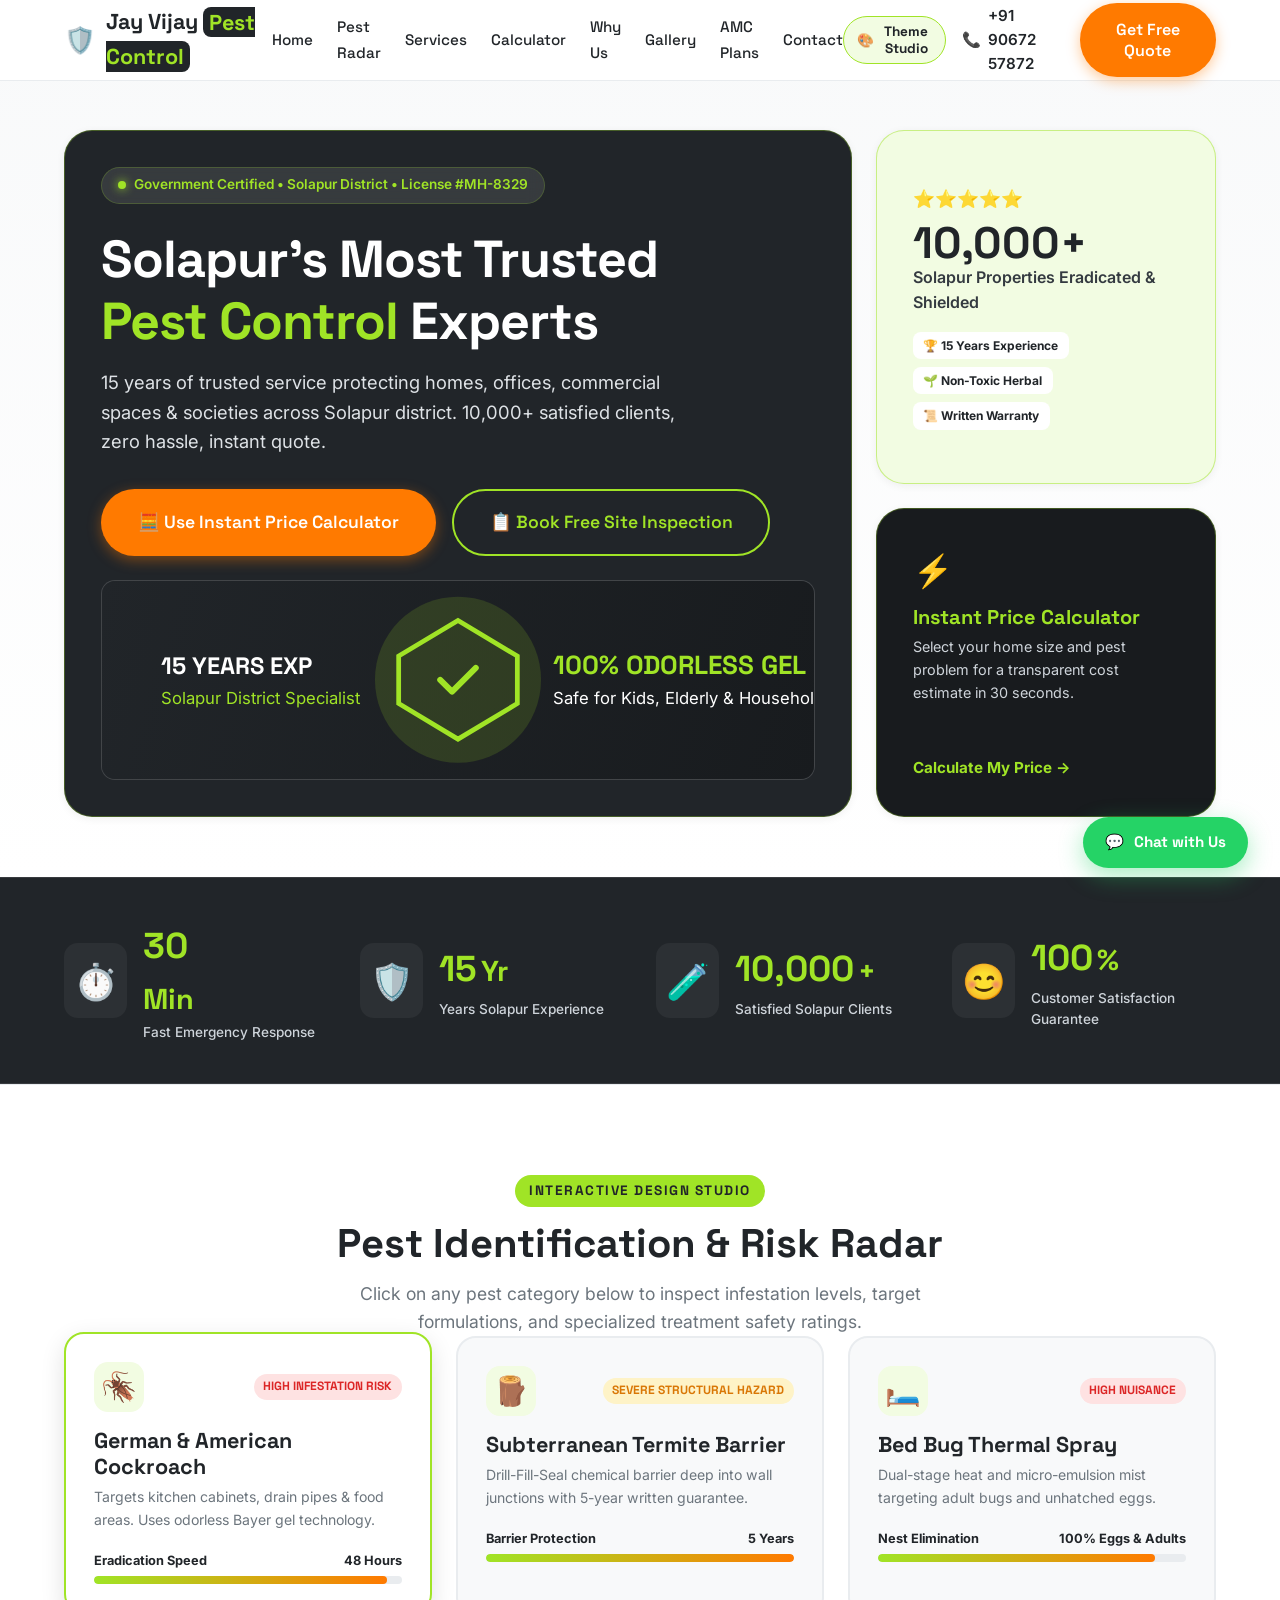
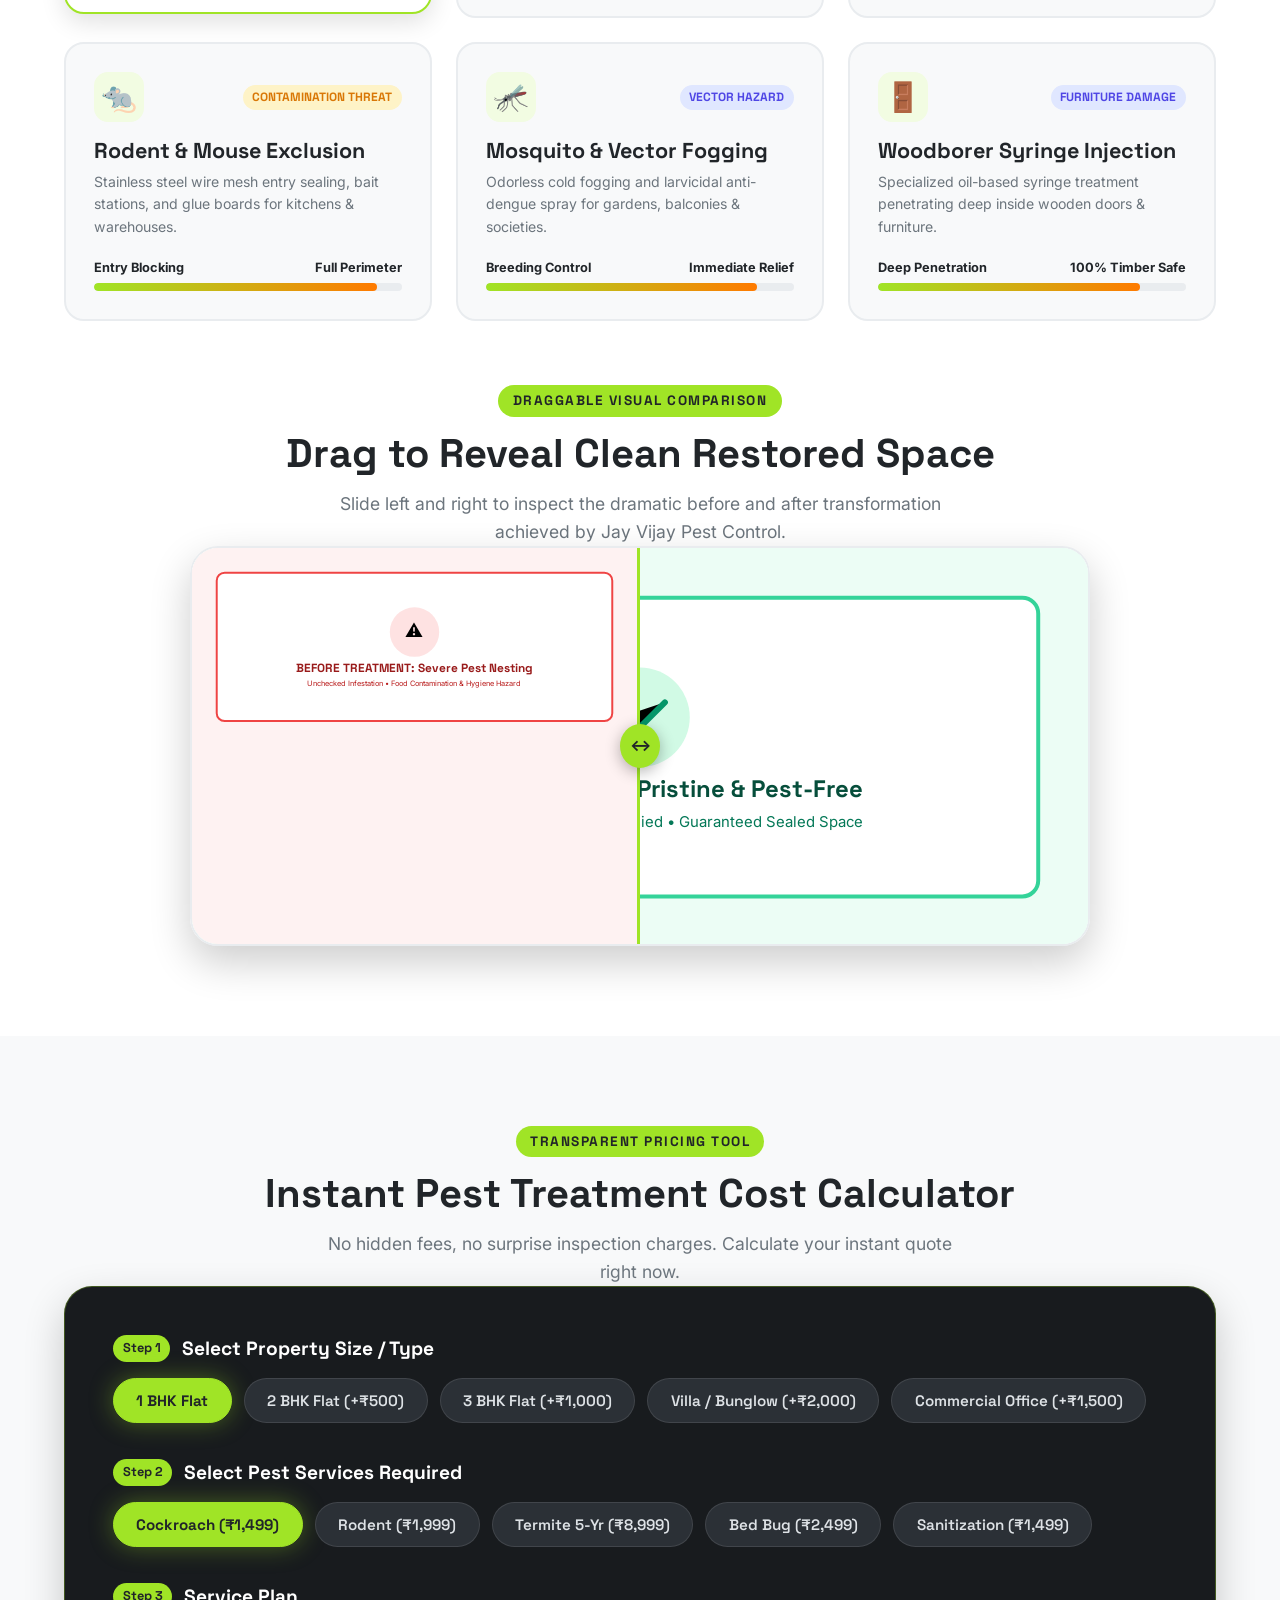
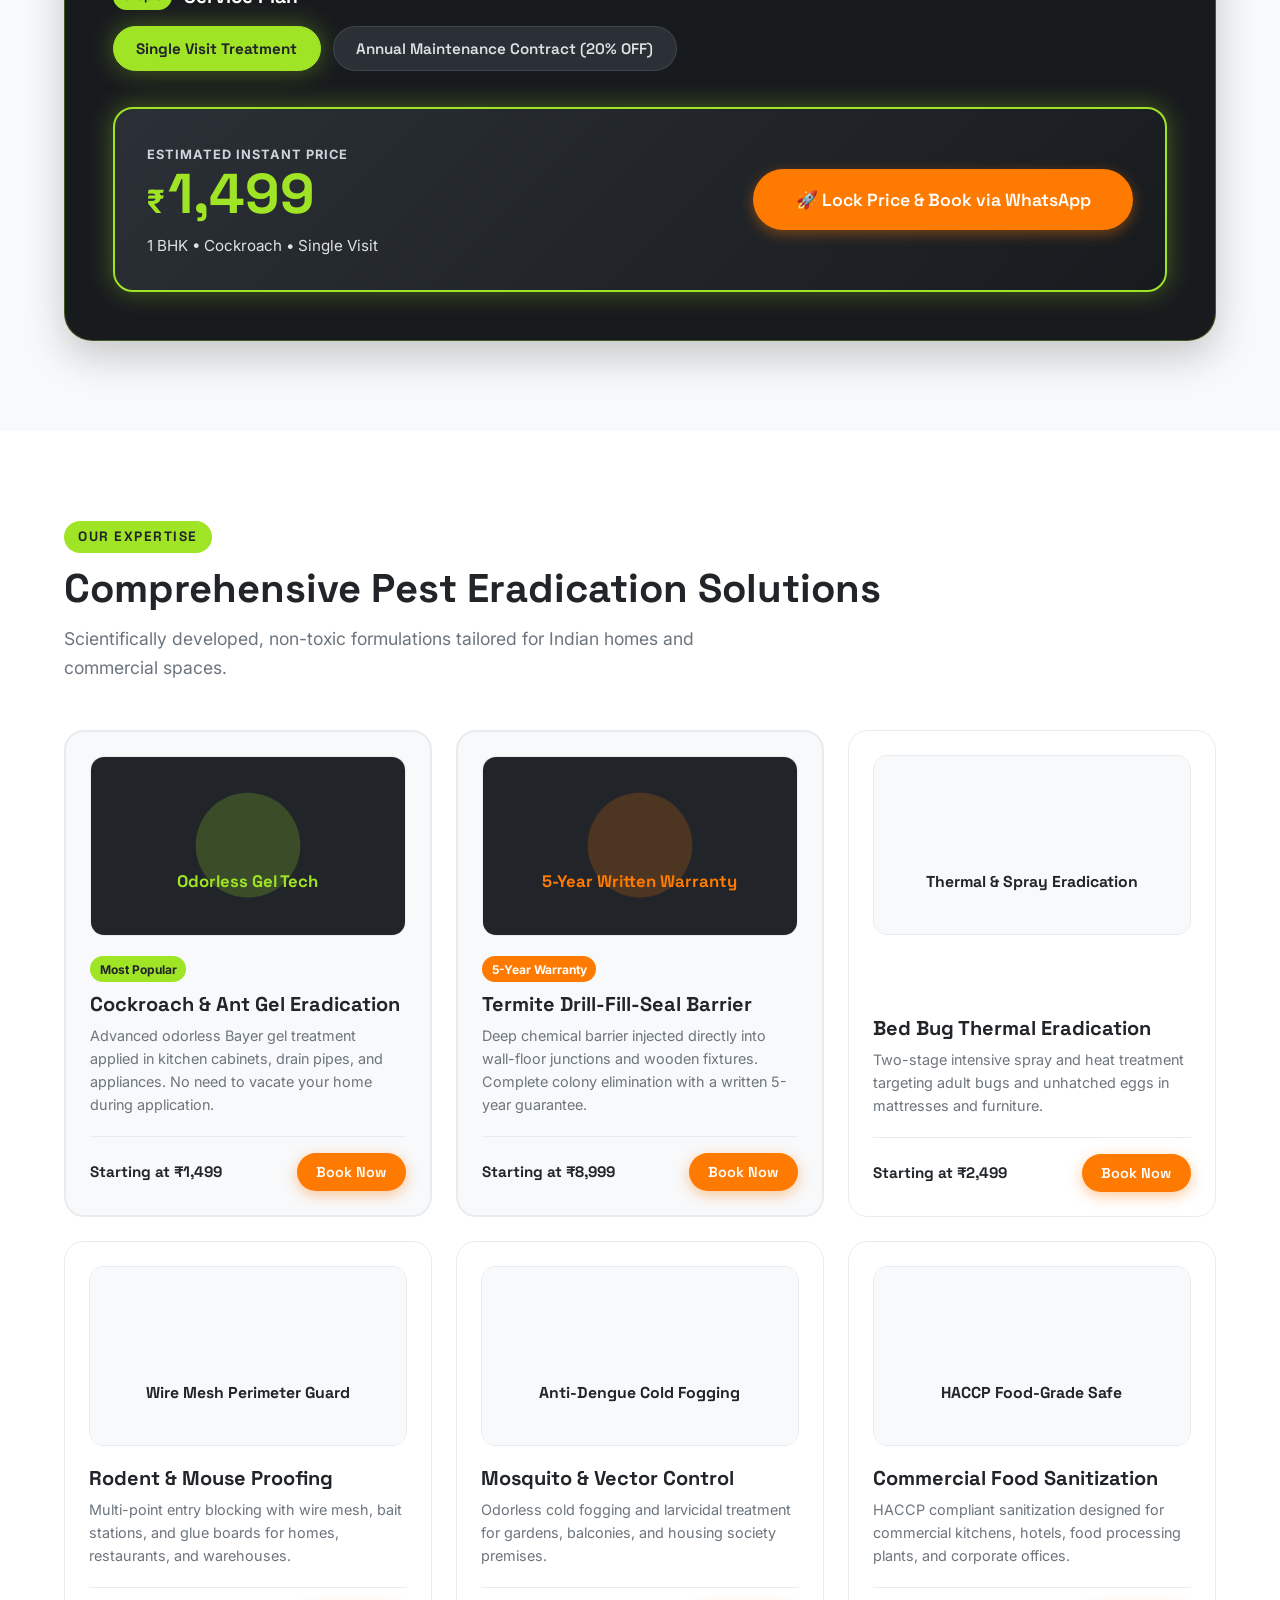
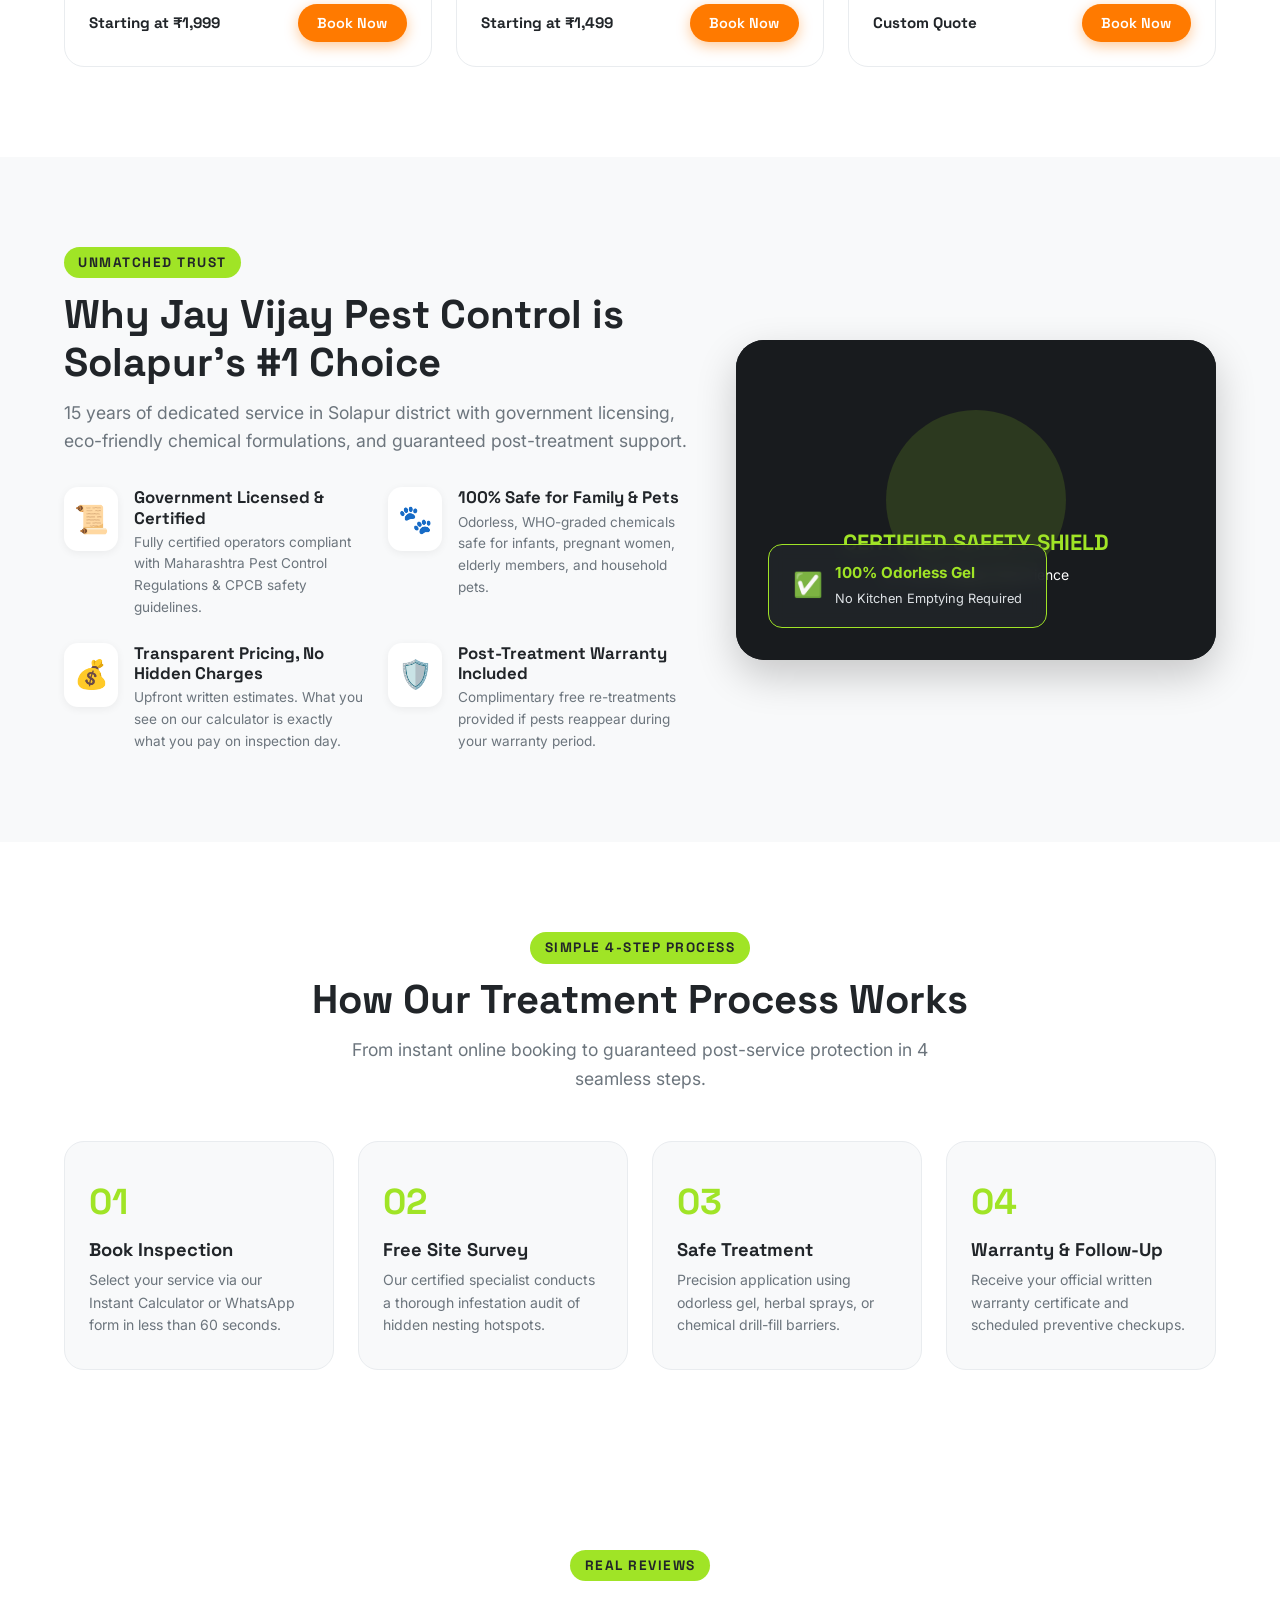
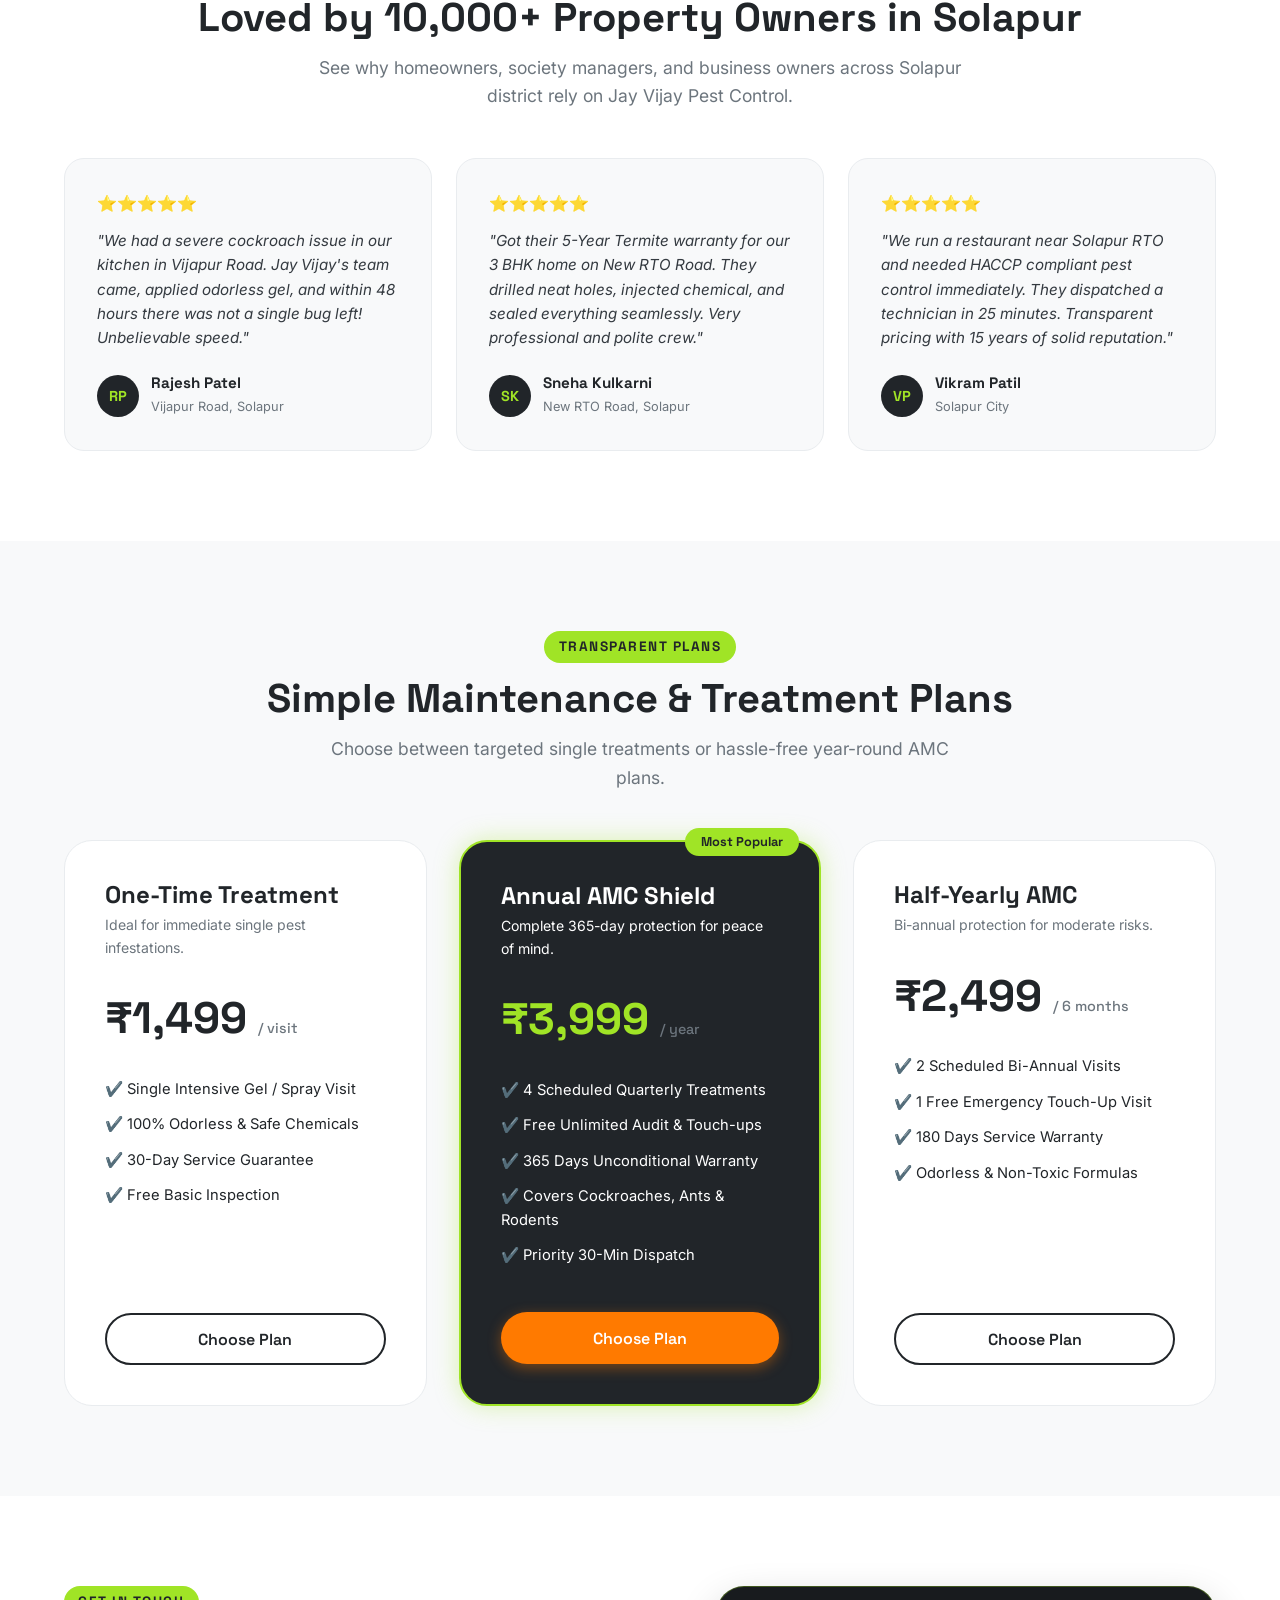
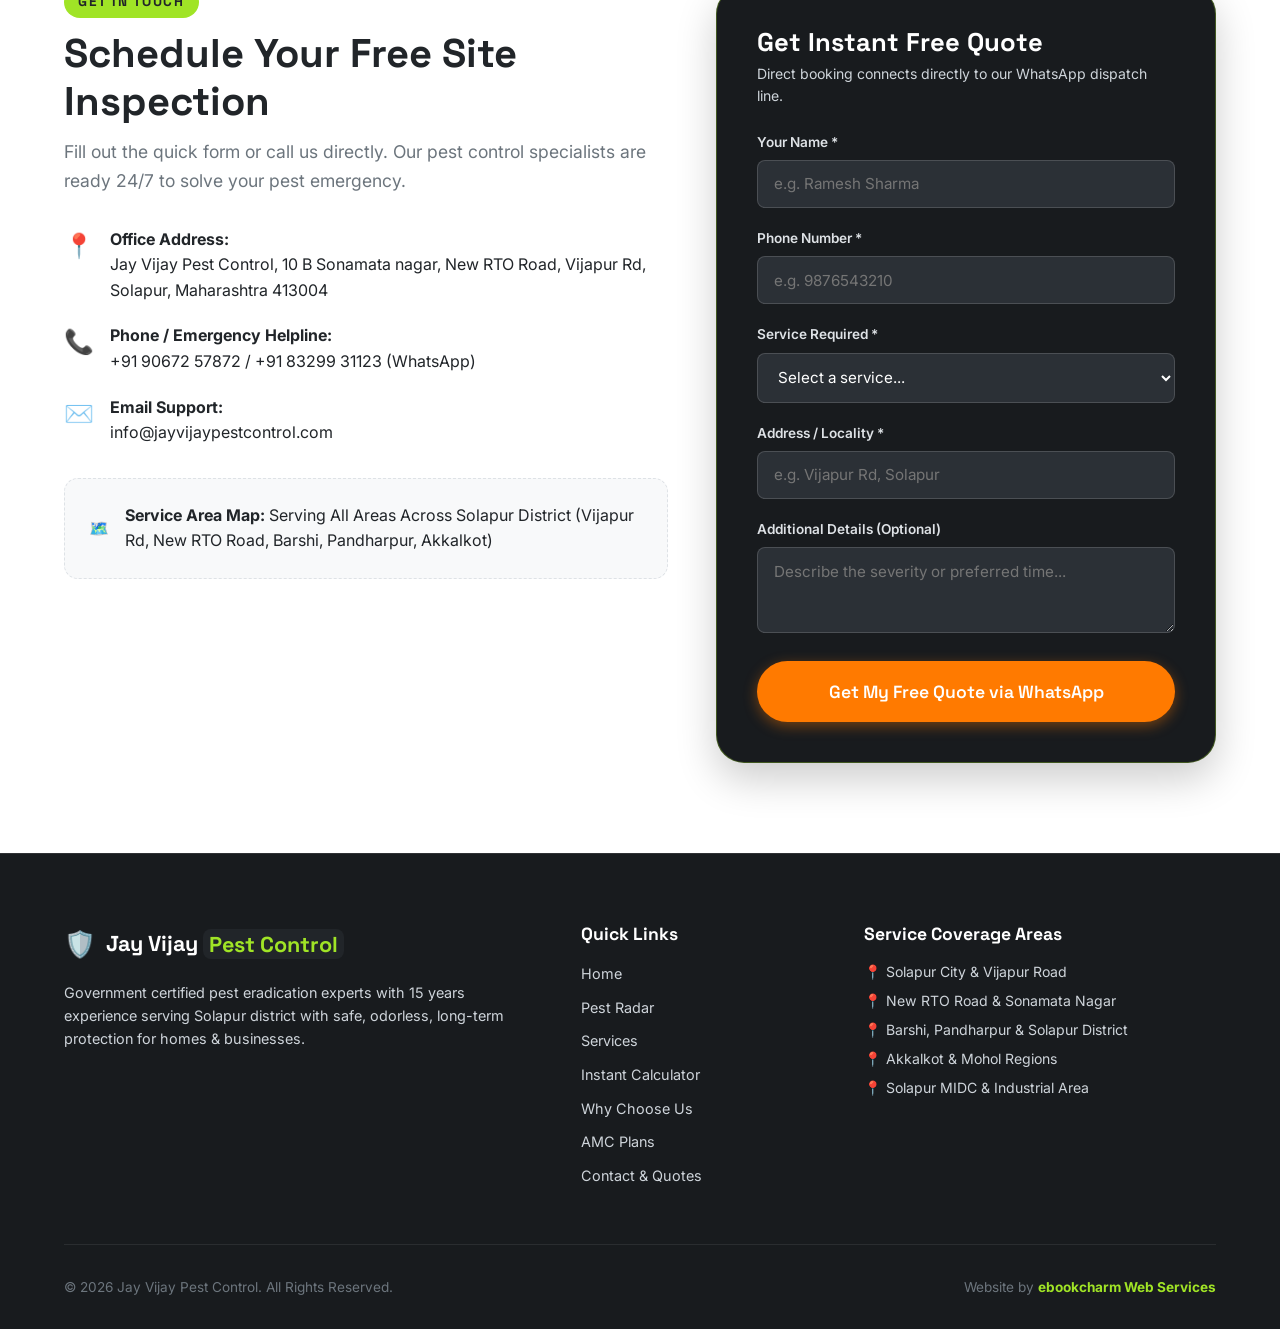
==== index.html @ 7d7b08f5 "Added Files" ====
<!DOCTYPE html>
<html lang="en">
<head>
    <meta charset="UTF-8">
    <meta name="viewport" content="width=device-width, initial-scale=1.0">
    <title>Jay Vijay Pest Control | Solapur's Most Trusted Pest Control Team</title>
    <meta name="description" content="Jay Vijay Pest Control provides 100% safe, odorless, government-certified pest control services across Solapur district. 15 years experience & 10,000+ happy customers. Get instant quote!">
    
    <!-- Google Fonts: Space Grotesk & Inter -->
    <link rel="preconnect" href="https://fonts.googleapis.com">
    <link rel="preconnect" href="https://fonts.gstatic.com" crossorigin>
    <link href="https://fonts.googleapis.com/css2?family=Inter:wght@300;400;500;600;700&family=Space+Grotesk:wght@500;600;700&display=swap" rel="stylesheet">
    
    <!-- Stylesheet -->
    <link rel="stylesheet" href="style.css">

    <!-- Google Analytics 4 (GA4) Snippet -->
    <script async src="https://www.googletagmanager.com/gtag/js?id=G-XXXXXXXXXX"></script>
    <script>
      window.dataLayer = window.dataLayer || [];
      function gtag(){dataLayer.push(arguments);}
      gtag('js', new Date());
      gtag('config', 'G-XXXXXXXXXX');
    </script>

    <!-- LocalBusiness JSON-LD Schema -->
    <script type="application/ld+json">
    {
      "@context": "https://schema.org",
      "@type": "LocalBusiness",
      "name": "Jay Vijay Pest Control",
      "telephone": "+919067257872",
      "email": "info@jayvijaypestcontrol.com",
      "address": {
        "@type": "PostalAddress",
        "streetAddress": "10 B Sonamata nagar, New RTO Road, Vijapur Rd",
        "addressLocality": "Solapur",
        "addressRegion": "Maharashtra",
        "postalCode": "413004",
        "addressCountry": "IN"
      },
      "url": "https://jayvijaypestcontrol.com",
      "priceRange": "₹1499 - ₹12000",
      "aggregateRating": {
        "@type": "AggregateRating",
        "ratingValue": "4.9",
        "reviewCount": "1280"
      }
    }
    </script>
</head>
<body class="theme-urban-guard">

    <!-- 1. HEADER & NAVIGATION -->
    <header class="site-header" id="header">
        <div class="container header-inner">
            <a href="#hero" class="brand-logo" aria-label="Jay Vijay Pest Control Home">
                <span class="logo-icon">🛡️</span>
                <span class="logo-text">Jay Vijay <span class="accent-text">Pest Control</span></span>
            </a>

            <nav class="main-nav" aria-label="Main Navigation">
                <ul class="nav-list">
                    <li><a href="#hero" class="nav-link">Home</a></li>
                    <li><a href="#design-showcase" class="nav-link">Pest Radar</a></li>
                    <li><a href="#services" class="nav-link">Services</a></li>
                    <li><a href="#calculator" class="nav-link">Calculator</a></li>
                    <li><a href="#why-us" class="nav-link">Why Us</a></li>
                    <li><a href="#gallery" class="nav-link">Gallery</a></li>
                    <li><a href="#pricing" class="nav-link">AMC Plans</a></li>
                    <li><a href="#contact" class="nav-link">Contact</a></li>
                </ul>
            </nav>

            <div class="header-actions">
                <button class="theme-pill-trigger theme-trigger-btn" type="button" aria-label="Customize theme design">
                    🎨 <span>Theme Studio</span>
                </button>
                <a href="tel:+919067257872" class="phone-link">
                    <span class="phone-icon">📞</span>
                    <span class="phone-number">+91 90672 57872</span>
                </a>
                <button class="btn btn-orange open-modal-btn" data-service="General Consultation">Get Free Quote</button>
                <button class="mobile-menu-toggle" id="mobileMenuToggle" aria-label="Toggle menu">
                    <span></span><span></span><span></span>
                </button>
            </div>
        </div>
    </header>

    <main>
        <!-- 2. HERO SECTION (BENTO GRID LAYOUT) -->
        <section class="hero-section" id="hero">
            <div class="container">
                <div class="hero-bento-grid">
                    <!-- Main Headline Bento Card -->
                    <div class="bento-card bento-hero-main">
                        <div>
                            <div class="hero-badge">
                                <span class="pulse-dot"></span>
                                Government Certified • Solapur District • License #MH-8329
                            </div>
                            <h1 class="hero-title">
                                Solapur's Most Trusted <br>
                                <span class="highlight-lime">Pest Control</span> Experts
                            </h1>
                            <p class="hero-subtitle">
                                15 years of trusted service protecting homes, offices, commercial spaces & societies across Solapur district. 10,000+ satisfied clients, zero hassle, instant quote.
                            </p>
                        </div>
                        
                        <div>
                            <div class="hero-cta-group">
                                <a href="#calculator" class="btn btn-orange btn-lg">
                                    🧮 Use Instant Price Calculator
                                </a>
                                <button class="btn btn-outline-lime btn-lg open-modal-btn" data-service="Free Site Inspection">
                                    📋 Book Free Site Inspection
                                </button>
                            </div>
                            
                            <!-- Vector Hero Illustration -->
                            <div class="hero-vector-wrapper">
                                <svg width="100%" height="180" viewBox="0 0 600 180" fill="none" xmlns="http://www.w3.org/2000/svg">
                                    <rect width="600" height="180" fill="url(#heroGrad2)"/>
                                    <defs>
                                        <linearGradient id="heroGrad2" x1="0" y1="0" x2="600" y2="180" gradientUnits="userSpaceOnUse">
                                            <stop stop-color="#212529"/>
                                            <stop offset="1" stop-color="#181B1E"/>
                                        </linearGradient>
                                    </defs>
                                    <circle cx="300" cy="90" r="70" fill="#A0E426" fill-opacity="0.15"/>
                                    <path d="M300 40L350 70V110L300 140L250 110V70L300 40Z" stroke="#A0E426" stroke-width="4" fill="none"/>
                                    <path d="M285 90L295 100L315 80" stroke="#A0E426" stroke-width="5" stroke-linecap="round" stroke-linejoin="round"/>
                                    <text x="380" y="85" fill="#A0E426" font-family="Space Grotesk" font-weight="bold" font-size="22">100% ODORLESS GEL</text>
                                    <text x="380" y="110" fill="#FFFFFF" font-family="Inter" font-size="14">Safe for Kids, Elderly & Household Pets</text>
                                    <text x="50" y="85" fill="#FFFFFF" font-family="Space Grotesk" font-weight="bold" font-size="20">15 YEARS EXP</text>
                                    <text x="50" y="110" fill="#A0E426" font-family="Inter" font-size="14">Solapur District Specialist</text>
                                </svg>
                            </div>
                        </div>
                    </div>

                    <!-- Trust Stat Bento Card -->
                    <div class="bento-card bento-trust-card">
                        <div class="trust-stars">⭐⭐⭐⭐⭐</div>
                        <div class="trust-stat-num">10,000+</div>
                        <div class="trust-stat-label">Solapur Properties Eradicated & Shielded</div>
                        <div class="trust-tags">
                            <span class="tag">🏆 15 Years Experience</span>
                            <span class="tag">🌱 Non-Toxic Herbal</span>
                            <span class="tag">📜 Written Warranty</span>
                        </div>
                    </div>

                    <!-- Instant Calculator Teaser Card -->
                    <div class="bento-card bento-calc-teaser">
                        <div>
                            <div class="teaser-icon">⚡</div>
                            <h3>Instant Price Calculator</h3>
                            <p>Select your home size and pest problem for a transparent cost estimate in 30 seconds.</p>
                        </div>
                        <a href="#calculator" class="teaser-link">Calculate My Price →</a>
                    </div>
                </div>
            </div>
        </section>

        <!-- 3. TRUST & STATS BAR -->
        <section class="stats-bar-section">
            <div class="container">
                <div class="stats-grid">
                    <div class="stat-item">
                        <div class="stat-icon">⏱️</div>
                        <div>
                            <div class="stat-number" data-target="30">0</div>
                            <span class="stat-unit">Min</span>
                            <span class="stat-label">Fast Emergency Response</span>
                        </div>
                    </div>
                    <div class="stat-item">
                        <div class="stat-icon">🛡️</div>
                        <div>
                            <span class="stat-number" data-target="15">0</span>
                            <span class="stat-plus">Yr</span>
                            <span class="stat-label">Years Solapur Experience</span>
                        </div>
                    </div>
                    <div class="stat-item">
                        <div class="stat-icon">🧪</div>
                        <div>
                            <span class="stat-number" data-target="10000">0</span>
                            <span class="stat-plus">+</span>
                            <span class="stat-label">Satisfied Solapur Clients</span>
                        </div>
                    </div>
                    <div class="stat-item">
                        <div class="stat-icon">😊</div>
                        <div>
                            <span class="stat-number" data-target="100">0</span>
                            <span class="stat-plus">%</span>
                            <span class="stat-label">Customer Satisfaction Guarantee</span>
                        </div>
                    </div>
                </div>
            </div>
        </section>

        <!-- 4. DESIGN SHOWCASE & INTERACTIVE PEST RISK RADAR -->
        <section class="design-showcase-section" id="design-showcase">
            <div class="container">
                <div class="section-header text-center">
                    <span class="eyebrow-text">INTERACTIVE DESIGN STUDIO</span>
                    <h2 class="section-title">Pest Identification & Risk Radar</h2>
                    <p class="section-subtitle">Click on any pest category below to inspect infestation levels, target formulations, and specialized treatment safety ratings.</p>
                </div>

                <!-- Radar Grid Cards -->
                <div class="pest-radar-grid">
                    <!-- Pest 1 -->
                    <div class="radar-card active" data-pest="German Cockroach">
                        <div class="radar-card-header">
                            <div class="radar-icon-badge">🪳</div>
                            <span class="risk-tag risk-high">High Infestation Risk</span>
                        </div>
                        <h3 class="radar-title">German & American Cockroach</h3>
                        <p class="radar-spec">Targets kitchen cabinets, drain pipes & food areas. Uses odorless Bayer gel technology.</p>
                        <div class="radar-meter-label">
                            <span>Eradication Speed</span>
                            <span>48 Hours</span>
                        </div>
                        <div class="radar-progress-bar">
                            <div class="radar-progress-fill" style="width: 95%;"></div>
                        </div>
                    </div>

                    <!-- Pest 2 -->
                    <div class="radar-card" data-pest="Subterranean Termite">
                        <div class="radar-card-header">
                            <div class="radar-icon-badge">🪵</div>
                            <span class="risk-tag risk-severe">Severe Structural Hazard</span>
                        </div>
                        <h3 class="radar-title">Subterranean Termite Barrier</h3>
                        <p class="radar-spec">Drill-Fill-Seal chemical barrier deep into wall junctions with 5-year written guarantee.</p>
                        <div class="radar-meter-label">
                            <span>Barrier Protection</span>
                            <span>5 Years</span>
                        </div>
                        <div class="radar-progress-bar">
                            <div class="radar-progress-fill" style="width: 100%;"></div>
                        </div>
                    </div>

                    <!-- Pest 3 -->
                    <div class="radar-card" data-pest="Bed Bug Thermal">
                        <div class="radar-card-header">
                            <div class="radar-icon-badge">🛏️</div>
                            <span class="risk-tag risk-high">High Nuisance</span>
                        </div>
                        <h3 class="radar-title">Bed Bug Thermal Spray</h3>
                        <p class="radar-spec">Dual-stage heat and micro-emulsion mist targeting adult bugs and unhatched eggs.</p>
                        <div class="radar-meter-label">
                            <span>Nest Elimination</span>
                            <span>100% Eggs & Adults</span>
                        </div>
                        <div class="radar-progress-bar">
                            <div class="radar-progress-fill" style="width: 90%;"></div>
                        </div>
                    </div>

                    <!-- Pest 4 -->
                    <div class="radar-card" data-pest="Rodent Mesh Sealing">
                        <div class="radar-card-header">
                            <div class="radar-icon-badge">🐀</div>
                            <span class="risk-tag risk-severe">Contamination Threat</span>
                        </div>
                        <h3 class="radar-title">Rodent & Mouse Exclusion</h3>
                        <p class="radar-spec">Stainless steel wire mesh entry sealing, bait stations, and glue boards for kitchens & warehouses.</p>
                        <div class="radar-meter-label">
                            <span>Entry Blocking</span>
                            <span>Full Perimeter</span>
                        </div>
                        <div class="radar-progress-bar">
                            <div class="radar-progress-fill" style="width: 92%;"></div>
                        </div>
                    </div>

                    <!-- Pest 5 -->
                    <div class="radar-card" data-pest="Mosquito Larvicidal">
                        <div class="radar-card-header">
                            <div class="radar-icon-badge">🦟</div>
                            <span class="risk-tag risk-moderate">Vector Hazard</span>
                        </div>
                        <h3 class="radar-title">Mosquito & Vector Fogging</h3>
                        <p class="radar-spec">Odorless cold fogging and larvicidal anti-dengue spray for gardens, balconies & societies.</p>
                        <div class="radar-meter-label">
                            <span>Breeding Control</span>
                            <span>Immediate Relief</span>
                        </div>
                        <div class="radar-progress-bar">
                            <div class="radar-progress-fill" style="width: 88%;"></div>
                        </div>
                    </div>

                    <!-- Pest 6 -->
                    <div class="radar-card" data-pest="Woodborer Powder Beetle">
                        <div class="radar-card-header">
                            <div class="radar-icon-badge">🚪</div>
                            <span class="risk-tag risk-moderate">Furniture Damage</span>
                        </div>
                        <h3 class="radar-title">Woodborer Syringe Injection</h3>
                        <p class="radar-spec">Specialized oil-based syringe treatment penetrating deep inside wooden doors & furniture.</p>
                        <div class="radar-meter-label">
                            <span>Deep Penetration</span>
                            <span>100% Timber Safe</span>
                        </div>
                        <div class="radar-progress-bar">
                            <div class="radar-progress-fill" style="width: 85%;"></div>
                        </div>
                    </div>
                </div>

                <!-- Interactive Draggable Before & After Slider Widget -->
                <div style="margin-top: 4rem;">
                    <div class="section-header text-center">
                        <span class="eyebrow-text">DRAGGABLE VISUAL COMPARISON</span>
                        <h2 class="section-title">Drag to Reveal Clean Restored Space</h2>
                        <p class="section-subtitle">Slide left and right to inspect the dramatic before and after transformation achieved by Jay Vijay Pest Control.</p>
                    </div>

                    <div class="before-after-slider-container" id="beforeAfterContainer">
                        <!-- After Layer (Clean Restored) -->
                        <div class="slider-img-layer after-layer">
                            <svg width="100%" height="100%" viewBox="0 0 900 400" preserveAspectRatio="none">
                                <rect width="900" height="400" fill="#ECFDF5"/>
                                <rect x="50" y="50" width="800" height="300" rx="16" fill="#FFFFFF" stroke="#34D399" stroke-width="4"/>
                                <circle cx="450" cy="170" r="50" fill="#D1FAE5"/>
                                <path d="M430 170L445 185L475 155" stroke="#059669" stroke-width="6" stroke-linecap="round" stroke-linejoin="round"/>
                                <text x="450" y="250" text-anchor="middle" font-family="Space Grotesk" font-size="24" font-weight="bold" fill="#064E3B">AFTER TREATMENT: Pristine & Pest-Free</text>
                                <text x="450" y="280" text-anchor="middle" font-family="Inter" font-size="15" fill="#047857">100% Odorless Gel Barrier Applied • Guaranteed Sealed Space</text>
                            </svg>
                        </div>

                        <!-- Before Layer (Infested Area) -->
                        <div class="slider-img-layer before-layer" id="beforeLayer">
                            <svg width="900" height="400" viewBox="0 0 900 400" preserveAspectRatio="none">
                                <rect width="900" height="400" fill="#FEF2F2"/>
                                <rect x="50" y="50" width="800" height="300" rx="16" fill="#FFFFFF" stroke="#EF4444" stroke-width="4"/>
                                <circle cx="450" cy="170" r="50" fill="#FEE2E2"/>
                                <text x="450" y="180" text-anchor="middle" font-size="36">⚠️</text>
                                <text x="450" y="250" text-anchor="middle" font-family="Space Grotesk" font-size="24" font-weight="bold" fill="#991B1B">BEFORE TREATMENT: Severe Pest Nesting</text>
                                <text x="450" y="280" text-anchor="middle" font-family="Inter" font-size="15" fill="#B91C1C">Unchecked Infestation • Food Contamination & Hygiene Hazard</text>
                            </svg>
                        </div>

                        <!-- Drag Handle -->
                        <div class="slider-handle" id="sliderHandle">
                            <div class="slider-handle-circle">↔</div>
                        </div>
                    </div>
                </div>
            </div>
        </section>

        <!-- 5. INSTANT PEST TREATMENT CALCULATOR -->
        <section class="calculator-section" id="calculator">
            <div class="container">
                <div class="section-header text-center">
                    <span class="eyebrow-text">TRANSPARENT PRICING TOOL</span>
                    <h2 class="section-title">Instant Pest Treatment Cost Calculator</h2>
                    <p class="section-subtitle">No hidden fees, no surprise inspection charges. Calculate your instant quote right now.</p>
                </div>

                <div class="calculator-card dark-card">
                    <div class="calc-step-block">
                        <div class="step-header">
                            <span class="step-num">Step 1</span>
                            <h4>Select Property Size / Type</h4>
                        </div>
                        <div class="pill-group" id="propertyTypeGroup">
                            <button type="button" class="pill-btn active" data-type="1 BHK" data-base="0">1 BHK Flat</button>
                            <button type="button" class="pill-btn" data-type="2 BHK" data-base="500">2 BHK Flat (+₹500)</button>
                            <button type="button" class="pill-btn" data-type="3 BHK" data-base="1000">3 BHK Flat (+₹1,000)</button>
                            <button type="button" class="pill-btn" data-type="Villa / Bunglow" data-base="2000">Villa / Bunglow (+₹2,000)</button>
                            <button type="button" class="pill-btn" data-type="Commercial / Office" data-base="1500">Commercial Office (+₹1,500)</button>
                        </div>
                    </div>

                    <div class="calc-step-block">
                        <div class="step-header">
                            <span class="step-num">Step 2</span>
                            <h4>Select Pest Services Required</h4>
                        </div>
                        <div class="pill-group" id="pestServicesGroup">
                            <button type="button" class="pill-btn multi-select active" data-service="Cockroach" data-price="1499">Cockroach (₹1,499)</button>
                            <button type="button" class="pill-btn multi-select" data-service="Rodent" data-price="1999">Rodent (₹1,999)</button>
                            <button type="button" class="pill-btn multi-select" data-service="Termite 5-Yr" data-price="8999">Termite 5-Yr (₹8,999)</button>
                            <button type="button" class="pill-btn multi-select" data-service="Bed Bug" data-price="2499">Bed Bug (₹2,499)</button>
                            <button type="button" class="pill-btn multi-select" data-service="Sanitization" data-price="1499">Sanitization (₹1,499)</button>
                        </div>
                    </div>

                    <div class="calc-step-block">
                        <div class="step-header">
                            <span class="step-num">Step 3</span>
                            <h4>Service Plan</h4>
                        </div>
                        <div class="pill-group" id="planTypeGroup">
                            <button type="button" class="pill-btn active" data-plan="Single Visit" data-discount="0">Single Visit Treatment</button>
                            <button type="button" class="pill-btn" data-plan="Annual Maintenance Contract (AMC)" data-discount="0.2">Annual Maintenance Contract (20% OFF)</button>
                        </div>
                    </div>

                    <!-- Live Estimate Output Card -->
                    <div class="live-estimate-card">
                        <div class="estimate-meta">
                            <span class="estimate-label">ESTIMATED INSTANT PRICE</span>
                            <div class="estimate-price-display">
                                <span class="currency-symbol">₹</span>
                                <span id="calcTotalDisplay" class="calc-price-value">1,499</span>
                            </div>
                            <p class="estimate-summary-text" id="calcSummaryText">1 BHK • Cockroach Control • Single Visit</p>
                        </div>
                        <button type="button" class="btn btn-orange btn-lg full-width" id="calcWhatsAppBtn">
                            🚀 Lock Price & Book via WhatsApp
                        </button>
                    </div>
                </div>
            </div>
        </section>

        <!-- 6. SERVICES SECTION (BENTO GRID) -->
        <section class="services-section" id="services">
            <div class="container">
                <div class="section-header">
                    <span class="eyebrow-text">OUR EXPERTISE</span>
                    <h2 class="section-title">Comprehensive Pest Eradication Solutions</h2>
                    <p class="section-subtitle">Scientifically developed, non-toxic formulations tailored for Indian homes and commercial spaces.</p>
                </div>

                <div class="services-bento-grid">
                    <!-- Service 1 (Featured Bento Card) -->
                    <div class="service-card bento-lg">
                        <div class="service-vector-wrapper">
                            <svg width="100%" height="180" viewBox="0 0 300 180" fill="none">
                                <rect width="300" height="180" fill="#212529"/>
                                <circle cx="150" cy="90" r="50" fill="#A0E426" fill-opacity="0.2"/>
                                <text x="150" y="85" text-anchor="middle" font-size="42">🪳</text>
                                <text x="150" y="130" text-anchor="middle" font-family="Space Grotesk" font-size="16" font-weight="bold" fill="#A0E426">Odorless Gel Tech</text>
                            </svg>
                        </div>
                        <div class="service-content">
                            <div class="service-badge">Most Popular</div>
                            <h3 class="service-title">Cockroach & Ant Gel Eradication</h3>
                            <p class="service-desc">Advanced odorless Bayer gel treatment applied in kitchen cabinets, drain pipes, and appliances. No need to vacate your home during application.</p>
                            <div class="service-footer">
                                <span class="service-price">Starting at ₹1,499</span>
                                <button class="btn btn-orange btn-sm open-modal-btn" data-service="Cockroach & Ant Gel Eradication">Book Now</button>
                            </div>
                        </div>
                    </div>

                    <!-- Service 2 (Featured Bento Card) -->
                    <div class="service-card bento-lg">
                        <div class="service-vector-wrapper">
                            <svg width="100%" height="180" viewBox="0 0 300 180" fill="none">
                                <rect width="300" height="180" fill="#212529"/>
                                <circle cx="150" cy="90" r="50" fill="#FF7A00" fill-opacity="0.2"/>
                                <text x="150" y="85" text-anchor="middle" font-size="42">🪵</text>
                                <text x="150" y="130" text-anchor="middle" font-family="Space Grotesk" font-size="16" font-weight="bold" fill="#FF7A00">5-Year Written Warranty</text>
                            </svg>
                        </div>
                        <div class="service-content">
                            <div class="service-badge warranty">5-Year Warranty</div>
                            <h3 class="service-title">Termite Drill-Fill-Seal Barrier</h3>
                            <p class="service-desc">Deep chemical barrier injected directly into wall-floor junctions and wooden fixtures. Complete colony elimination with a written 5-year guarantee.</p>
                            <div class="service-footer">
                                <span class="service-price">Starting at ₹8,999</span>
                                <button class="btn btn-orange btn-sm open-modal-btn" data-service="Termite 5-Year Shield">Book Now</button>
                            </div>
                        </div>
                    </div>

                    <!-- Service 3 -->
                    <div class="service-card">
                        <div class="service-vector-wrapper">
                            <svg width="100%" height="180" viewBox="0 0 300 180" fill="none">
                                <rect width="300" height="180" fill="#F8F9FA"/>
                                <text x="150" y="85" text-anchor="middle" font-size="42">🛏️</text>
                                <text x="150" y="130" text-anchor="middle" font-family="Space Grotesk" font-size="15" font-weight="bold" fill="#212529">Thermal & Spray Eradication</text>
                            </svg>
                        </div>
                        <div class="service-content">
                            <h3 class="service-title">Bed Bug Thermal Eradication</h3>
                            <p class="service-desc">Two-stage intensive spray and heat treatment targeting adult bugs and unhatched eggs in mattresses and furniture.</p>
                            <div class="service-footer">
                                <span class="service-price">Starting at ₹2,499</span>
                                <button class="btn btn-orange btn-sm open-modal-btn" data-service="Bed Bug Thermal Eradication">Book Now</button>
                            </div>
                        </div>
                    </div>

                    <!-- Service 4 -->
                    <div class="service-card">
                        <div class="service-vector-wrapper">
                            <svg width="100%" height="180" viewBox="0 0 300 180" fill="none">
                                <rect width="300" height="180" fill="#F8F9FA"/>
                                <text x="150" y="85" text-anchor="middle" font-size="42">🐀</text>
                                <text x="150" y="130" text-anchor="middle" font-family="Space Grotesk" font-size="15" font-weight="bold" fill="#212529">Wire Mesh Perimeter Guard</text>
                            </svg>
                        </div>
                        <div class="service-content">
                            <h3 class="service-title">Rodent & Mouse Proofing</h3>
                            <p class="service-desc">Multi-point entry blocking with wire mesh, bait stations, and glue boards for homes, restaurants, and warehouses.</p>
                            <div class="service-footer">
                                <span class="service-price">Starting at ₹1,999</span>
                                <button class="btn btn-orange btn-sm open-modal-btn" data-service="Rodent Proofing Control">Book Now</button>
                            </div>
                        </div>
                    </div>

                    <!-- Service 5 -->
                    <div class="service-card">
                        <div class="service-vector-wrapper">
                            <svg width="100%" height="180" viewBox="0 0 300 180" fill="none">
                                <rect width="300" height="180" fill="#F8F9FA"/>
                                <text x="150" y="85" text-anchor="middle" font-size="42">🦟</text>
                                <text x="150" y="130" text-anchor="middle" font-family="Space Grotesk" font-size="15" font-weight="bold" fill="#212529">Anti-Dengue Cold Fogging</text>
                            </svg>
                        </div>
                        <div class="service-content">
                            <h3 class="service-title">Mosquito & Vector Control</h3>
                            <p class="service-desc">Odorless cold fogging and larvicidal treatment for gardens, balconies, and housing society premises.</p>
                            <div class="service-footer">
                                <span class="service-price">Starting at ₹1,499</span>
                                <button class="btn btn-orange btn-sm open-modal-btn" data-service="Mosquito Vector Control">Book Now</button>
                            </div>
                        </div>
                    </div>

                    <!-- Service 6 -->
                    <div class="service-card">
                        <div class="service-vector-wrapper">
                            <svg width="100%" height="180" viewBox="0 0 300 180" fill="none">
                                <rect width="300" height="180" fill="#F8F9FA"/>
                                <text x="150" y="85" text-anchor="middle" font-size="42">🥗</text>
                                <text x="150" y="130" text-anchor="middle" font-family="Space Grotesk" font-size="15" font-weight="bold" fill="#212529">HACCP Food-Grade Safe</text>
                            </svg>
                        </div>
                        <div class="service-content">
                            <h3 class="service-title">Commercial Food Sanitization</h3>
                            <p class="service-desc">HACCP compliant sanitization designed for commercial kitchens, hotels, food processing plants, and corporate offices.</p>
                            <div class="service-footer">
                                <span class="service-price">Custom Quote</span>
                                <button class="btn btn-orange btn-sm open-modal-btn" data-service="Commercial Food Grade Sanitization">Book Now</button>
                            </div>
                        </div>
                    </div>
                </div>
            </div>
        </section>

        <!-- 7. WHY CHOOSE US -->
        <section class="why-us-section" id="why-us">
            <div class="container">
                <div class="why-us-grid">
                    <div class="why-us-info">
                        <span class="eyebrow-text">UNMATCHED TRUST</span>
                        <h2 class="section-title">Why Jay Vijay Pest Control is Solapur's #1 Choice</h2>
                        <p class="section-subtitle">15 years of dedicated service in Solapur district with government licensing, eco-friendly chemical formulations, and guaranteed post-treatment support.</p>

                        <div class="features-list">
                            <div class="feature-item">
                                <div class="feature-icon">📜</div>
                                <div class="feature-text">
                                    <h4>Government Licensed & Certified</h4>
                                    <p>Fully certified operators compliant with Maharashtra Pest Control Regulations & CPCB safety guidelines.</p>
                                </div>
                            </div>

                            <div class="feature-item">
                                <div class="feature-icon">🐾</div>
                                <div class="feature-text">
                                    <h4>100% Safe for Family & Pets</h4>
                                    <p>Odorless, WHO-graded chemicals safe for infants, pregnant women, elderly members, and household pets.</p>
                                </div>
                            </div>

                            <div class="feature-item">
                                <div class="feature-icon">💰</div>
                                <div class="feature-text">
                                    <h4>Transparent Pricing, No Hidden Charges</h4>
                                    <p>Upfront written estimates. What you see on our calculator is exactly what you pay on inspection day.</p>
                                </div>
                            </div>

                            <div class="feature-item">
                                <div class="feature-icon">🛡️</div>
                                <div class="feature-text">
                                    <h4>Post-Treatment Warranty Included</h4>
                                    <p>Complimentary free re-treatments provided if pests reappear during your warranty period.</p>
                                </div>
                            </div>
                        </div>
                    </div>

                    <div class="why-us-media">
                        <div class="media-card-wrapper">
                            <svg width="100%" height="320" viewBox="0 0 480 320" fill="none">
                                <rect width="480" height="320" fill="#181B1E"/>
                                <circle cx="240" cy="160" r="90" fill="#A0E426" fill-opacity="0.15"/>
                                <text x="240" y="140" text-anchor="middle" font-size="60">🛡️</text>
                                <text x="240" y="210" text-anchor="middle" font-family="Space Grotesk" font-size="22" font-weight="bold" fill="#A0E426">CERTIFIED SAFETY SHIELD</text>
                                <text x="240" y="240" text-anchor="middle" font-family="Inter" font-size="14" fill="#FFFFFF">15 Years Solapur Experience</text>
                            </svg>
                            <div class="floating-badge">
                                <span class="badge-icon">✅</span>
                                <div class="badge-info">
                                    <strong>100% Odorless Gel</strong>
                                    <span>No Kitchen Emptying Required</span>
                                </div>
                            </div>
                        </div>
                    </div>
                </div>
            </div>
        </section>

        <!-- 8. HOW IT WORKS -->
        <section class="how-it-works-section">
            <div class="container">
                <div class="section-header text-center">
                    <span class="eyebrow-text">SIMPLE 4-STEP PROCESS</span>
                    <h2 class="section-title">How Our Treatment Process Works</h2>
                    <p class="section-subtitle">From instant online booking to guaranteed post-service protection in 4 seamless steps.</p>
                </div>

                <div class="steps-flow-grid">
                    <div class="step-card">
                        <div class="step-badge">01</div>
                        <h3 class="step-title">Book Inspection</h3>
                        <p class="step-desc">Select your service via our Instant Calculator or WhatsApp form in less than 60 seconds.</p>
                    </div>
                    <div class="step-card">
                        <div class="step-badge">02</div>
                        <h3 class="step-title">Free Site Survey</h3>
                        <p class="step-desc">Our certified specialist conducts a thorough infestation audit of hidden nesting hotspots.</p>
                    </div>
                    <div class="step-card">
                        <div class="step-badge">03</div>
                        <h3 class="step-title">Safe Treatment</h3>
                        <p class="step-desc">Precision application using odorless gel, herbal sprays, or chemical drill-fill barriers.</p>
                    </div>
                    <div class="step-card">
                        <div class="step-badge">04</div>
                        <h3 class="step-title">Warranty & Follow-Up</h3>
                        <p class="step-desc">Receive your official written warranty certificate and scheduled preventive checkups.</p>
                    </div>
                </div>
            </div>
        </section>

        <!-- 9. TESTIMONIALS -->
        <section class="testimonials-section">
            <div class="container">
                <div class="section-header text-center">
                    <span class="eyebrow-text">REAL REVIEWS</span>
                    <h2 class="section-title">Loved by 10,000+ Property Owners in Solapur</h2>
                    <p class="section-subtitle">See why homeowners, society managers, and business owners across Solapur district rely on Jay Vijay Pest Control.</p>
                </div>

                <div class="testimonials-grid">
                    <div class="testimonial-card">
                        <div class="review-stars">⭐⭐⭐⭐⭐</div>
                        <p class="review-text">"We had a severe cockroach issue in our kitchen in Vijapur Road. Jay Vijay's team came, applied odorless gel, and within 48 hours there was not a single bug left! Unbelievable speed."</p>
                        <div class="reviewer-info">
                            <div class="reviewer-avatar">RP</div>
                            <div>
                                <h4 class="reviewer-name">Rajesh Patel</h4>
                                <span class="reviewer-loc">Vijapur Road, Solapur</span>
                            </div>
                        </div>
                    </div>

                    <div class="testimonial-card">
                        <div class="review-stars">⭐⭐⭐⭐⭐</div>
                        <p class="review-text">"Got their 5-Year Termite warranty for our 3 BHK home on New RTO Road. They drilled neat holes, injected chemical, and sealed everything seamlessly. Very professional and polite crew."</p>
                        <div class="reviewer-info">
                            <div class="reviewer-avatar">SK</div>
                            <div>
                                <h4 class="reviewer-name">Sneha Kulkarni</h4>
                                <span class="reviewer-loc">New RTO Road, Solapur</span>
                            </div>
                        </div>
                    </div>

                    <div class="testimonial-card">
                        <div class="review-stars">⭐⭐⭐⭐⭐</div>
                        <p class="review-text">"We run a restaurant near Solapur RTO and needed HACCP compliant pest control immediately. They dispatched a technician in 25 minutes. Transparent pricing with 15 years of solid reputation."</p>
                        <div class="reviewer-info">
                            <div class="reviewer-avatar">VP</div>
                            <div>
                                <h4 class="reviewer-name">Vikram Patil</h4>
                                <span class="reviewer-loc">Solapur City</span>
                            </div>
                        </div>
                    </div>
                </div>
            </div>
        </section>

        <!-- 10. PRICING / AMC PLANS -->
        <section class="pricing-section" id="pricing">
            <div class="container">
                <div class="section-header text-center">
                    <span class="eyebrow-text">TRANSPARENT PLANS</span>
                    <h2 class="section-title">Simple Maintenance & Treatment Plans</h2>
                    <p class="section-subtitle">Choose between targeted single treatments or hassle-free year-round AMC plans.</p>
                </div>

                <div class="pricing-grid">
                    <!-- Plan 1 -->
                    <div class="pricing-card">
                        <h3 class="plan-name">One-Time Treatment</h3>
                        <p class="plan-desc">Ideal for immediate single pest infestations.</p>
                        <div class="plan-price">
                            <span class="currency">₹</span>1,499 <span class="price-period">/ visit</span>
                        </div>
                        <ul class="plan-features">
                            <li>✔️ Single Intensive Gel / Spray Visit</li>
                            <li>✔️ 100% Odorless & Safe Chemicals</li>
                            <li>✔️ 30-Day Service Guarantee</li>
                            <li>✔️ Free Basic Inspection</li>
                        </ul>
                        <button class="btn btn-outline-dark full-width open-modal-btn" data-service="One-Time Treatment Plan">Choose Plan</button>
                    </div>

                    <!-- Plan 2 (Popular AMC) -->
                    <div class="pricing-card popular-card">
                        <div class="popular-ribbon">Most Popular</div>
                        <h3 class="plan-name">Annual AMC Shield</h3>
                        <p class="plan-desc">Complete 365-day protection for peace of mind.</p>
                        <div class="plan-price">
                            <span class="currency">₹</span>3,999 <span class="price-period">/ year</span>
                        </div>
                        <ul class="plan-features">
                            <li>✔️ 4 Scheduled Quarterly Treatments</li>
                            <li>✔️ Free Unlimited Audit & Touch-ups</li>
                            <li>✔️ 365 Days Unconditional Warranty</li>
                            <li>✔️ Covers Cockroaches, Ants & Rodents</li>
                            <li>✔️ Priority 30-Min Dispatch</li>
                        </ul>
                        <button class="btn btn-orange full-width open-modal-btn" data-service="Annual AMC Shield (Most Popular)">Choose Plan</button>
                    </div>

                    <!-- Plan 3 -->
                    <div class="pricing-card">
                        <h3 class="plan-name">Half-Yearly AMC</h3>
                        <p class="plan-desc">Bi-annual protection for moderate risks.</p>
                        <div class="plan-price">
                            <span class="currency">₹</span>2,499 <span class="price-period">/ 6 months</span>
                        </div>
                        <ul class="plan-features">
                            <li>✔️ 2 Scheduled Bi-Annual Visits</li>
                            <li>✔️ 1 Free Emergency Touch-Up Visit</li>
                            <li>✔️ 180 Days Service Warranty</li>
                            <li>✔️ Odorless & Non-Toxic Formulas</li>
                        </ul>
                        <button class="btn btn-outline-dark full-width open-modal-btn" data-service="Half-Yearly AMC Plan">Choose Plan</button>
                    </div>
                </div>
            </div>
        </section>

        <!-- 11. CONTACT + LEAD FORM -->
        <section class="contact-section" id="contact">
            <div class="container">
                <div class="contact-grid">
                    <div class="contact-info">
                        <span class="eyebrow-text">GET IN TOUCH</span>
                        <h2 class="section-title">Schedule Your Free Site Inspection</h2>
                        <p class="section-subtitle">Fill out the quick form or call us directly. Our pest control specialists are ready 24/7 to solve your pest emergency.</p>

                        <div class="contact-details-list">
                            <div class="contact-detail-item">
                                <span class="detail-icon">📍</span>
                                <div>
                                    <strong>Office Address:</strong>
                                    <p>Jay Vijay Pest Control, 10 B Sonamata nagar, New RTO Road, Vijapur Rd, Solapur, Maharashtra 413004</p>
                                </div>
                            </div>

                            <div class="contact-detail-item">
                                <span class="detail-icon">📞</span>
                                <div>
                                    <strong>Phone / Emergency Helpline:</strong>
                                    <p><a href="tel:+919067257872">+91 90672 57872</a> / <a href="https://wa.me/918329931123?text=Hi%2C%20I%20need%20pest%20control">+91 83299 31123 (WhatsApp)</a></p>
                                </div>
                            </div>

                            <div class="contact-detail-item">
                                <span class="detail-icon">✉️</span>
                                <div>
                                    <strong>Email Support:</strong>
                                    <p><a href="mailto:info@jayvijaypestcontrol.com">info@jayvijaypestcontrol.com</a></p>
                                </div>
                            </div>
                        </div>

                        <div class="map-placeholder-card">
                            <div class="map-icon">🗺️</div>
                            <p><strong>Service Area Map:</strong> Serving All Areas Across Solapur District (Vijapur Rd, New RTO Road, Barshi, Pandharpur, Akkalkot)</p>
                        </div>
                    </div>

                    <!-- Direct Lead Form Card -->
                    <div class="contact-form-card">
                        <h3>Get Instant Free Quote</h3>
                        <p class="form-subtext">Direct booking connects directly to our WhatsApp dispatch line.</p>

                        <form id="contactLeadForm" class="lead-form">
                            <div class="form-group">
                                <label for="contactName">Your Name *</label>
                                <input type="text" id="contactName" name="name" class="form-control" placeholder="e.g. Ramesh Sharma" required>
                                <span class="error-msg">Please enter your name</span>
                            </div>

                            <div class="form-group">
                                <label for="contactPhone">Phone Number *</label>
                                <input type="tel" id="contactPhone" name="phone" class="form-control" placeholder="e.g. 9876543210" required>
                                <span class="error-msg">Please enter a valid 10-digit mobile number</span>
                            </div>

                            <div class="form-group">
                                <label for="contactService">Service Required *</label>
                                <select id="contactService" name="service" class="form-control" required>
                                    <option value="">Select a service...</option>
                                    <option value="Cockroach & Ant Control">Cockroach & Ant Control</option>
                                    <option value="Termite 5-Year Shield">Termite 5-Year Shield</option>
                                    <option value="Bed Bug Eradication">Bed Bug Eradication</option>
                                    <option value="Rodent Proofing">Rodent Proofing</option>
                                    <option value="Mosquito Vector Control">Mosquito Vector Control</option>
                                    <option value="Commercial Sanitization">Commercial Sanitization</option>
                                    <option value="Annual AMC Plan">Annual AMC Plan</option>
                                    <option value="General Consultation / Inspection">General Consultation / Inspection</option>
                                </select>
                                <span class="error-msg">Please select a service</span>
                            </div>

                            <div class="form-group">
                                <label for="contactAddress">Address / Locality *</label>
                                <input type="text" id="contactAddress" name="address" class="form-control" placeholder="e.g. Vijapur Rd, Solapur" required>
                                <span class="error-msg">Please enter your area / address</span>
                            </div>

                            <div class="form-group">
                                <label for="contactMessage">Additional Details (Optional)</label>
                                <textarea id="contactMessage" name="message" class="form-control" rows="3" placeholder="Describe the severity or preferred time..."></textarea>
                            </div>

                            <button type="submit" class="btn btn-orange full-width btn-lg">Get My Free Quote via WhatsApp</button>
                        </form>
                    </div>
                </div>
            </div>
        </section>
    </main>

    <!-- 12. FOOTER -->
    <footer class="site-footer">
        <div class="container">
            <div class="footer-grid">
                <div class="footer-brand-col">
                    <a href="#hero" class="brand-logo light-logo">
                        <span class="logo-icon">🛡️</span>
                        <span class="logo-text">Jay Vijay <span class="accent-text">Pest Control</span></span>
                    </a>
                    <p class="footer-brand-desc">Government certified pest eradication experts with 15 years experience serving Solapur district with safe, odorless, long-term protection for homes & businesses.</p>
                </div>

                <div class="footer-links-col">
                    <h4>Quick Links</h4>
                    <ul>
                        <li><a href="#hero">Home</a></li>
                        <li><a href="#design-showcase">Pest Radar</a></li>
                        <li><a href="#services">Services</a></li>
                        <li><a href="#calculator">Instant Calculator</a></li>
                        <li><a href="#why-us">Why Choose Us</a></li>
                        <li><a href="#pricing">AMC Plans</a></li>
                        <li><a href="#contact">Contact & Quotes</a></li>
                    </ul>
                </div>

                <div class="footer-areas-col">
                    <h4>Service Coverage Areas</h4>
                    <ul class="areas-list">
                        <li>📍 Solapur City & Vijapur Road</li>
                        <li>📍 New RTO Road & Sonamata Nagar</li>
                        <li>📍 Barshi, Pandharpur & Solapur District</li>
                        <li>📍 Akkalkot & Mohol Regions</li>
                        <li>📍 Solapur MIDC & Industrial Area</li>
                    </ul>
                </div>
            </div>

            <div class="footer-bottom">
                <p>&copy; 2026 Jay Vijay Pest Control. All Rights Reserved.</p>
                <p class="credit-line">Website by <strong>ebookcharm Web Services</strong></p>
            </div>
        </div>
    </footer>

    <!-- DESIGN CUSTOMIZER DRAWER PANEL -->
    <div class="drawer-overlay" id="designDrawerOverlay">
        <div class="drawer-panel">
            <div class="drawer-title-bar">
                <h3>🎨 Design Studio & Themes</h3>
                <button class="modal-close-btn" id="drawerCloseBtn">&times;</button>
            </div>
            <p style="color: var(--color-gray-400); font-size: 0.9rem; margin-bottom: 1.5rem;">
                Switch between 4 hand-crafted visual design themes tailored for Jay Vijay Pest Control:
            </p>

            <div class="theme-options-grid">
                <!-- Theme 1 -->
                <div class="theme-card-option active" data-theme="theme-urban-guard">
                    <div class="theme-color-dots">
                        <span class="color-dot dot-charcoal"></span>
                        <span class="color-dot dot-lime"></span>
                    </div>
                    <strong>Urban Guard</strong>
                    <div style="font-size: 0.75rem; color: var(--color-gray-400); margin-top: 0.2rem;">Charcoal & Electric Lime</div>
                </div>

                <!-- Theme 2 -->
                <div class="theme-card-option" data-theme="theme-bio-eco">
                    <div class="theme-color-dots">
                        <span class="color-dot dot-emerald"></span>
                        <span class="color-dot dot-mint"></span>
                    </div>
                    <strong>Bio-Eco Herbal</strong>
                    <div style="font-size: 0.75rem; color: var(--color-gray-400); margin-top: 0.2rem;">Emerald & Fresh Pearl</div>
                </div>

                <!-- Theme 3 -->
                <div class="theme-card-option" data-theme="theme-cyber-shield">
                    <div class="theme-color-dots">
                        <span class="color-dot dot-navy"></span>
                        <span class="color-dot dot-cyan"></span>
                    </div>
                    <strong>Cyber Shield</strong>
                    <div style="font-size: 0.75rem; color: var(--color-gray-400); margin-top: 0.2rem;">Obsidian & Neon Cyan</div>
                </div>

                <!-- Theme 4 -->
                <div class="theme-card-option" data-theme="theme-luxury-gold">
                    <div class="theme-color-dots">
                        <span class="color-dot dot-ebony"></span>
                        <span class="color-dot dot-gold"></span>
                    </div>
                    <strong>Luxury Gold</strong>
                    <div style="font-size: 0.75rem; color: var(--color-gray-400); margin-top: 0.2rem;">Royal Amber & Warm Ebony</div>
                </div>
            </div>

            <button class="btn btn-orange full-width" type="button" onclick="document.getElementById('designDrawerOverlay').classList.remove('active');">
                Apply & Close
            </button>
        </div>
    </div>

    <!-- REUSABLE BOOK NOW MODAL -->
    <div class="modal-overlay" id="bookModalOverlay" aria-hidden="true">
        <div class="modal-card" role="dialog" aria-labelledby="modalTitle">
            <button class="modal-close-btn" id="modalCloseBtn" aria-label="Close modal">&times;</button>
            <div class="modal-header">
                <span class="modal-badge">⚡ Quick Booking</span>
                <h3 id="modalTitle">Book Pest Treatment</h3>
                <p>Fill out the details below to confirm your booking directly on WhatsApp.</p>
            </div>

            <form id="modalBookingForm" class="modal-form">
                <div class="form-group">
                    <label for="modalName">Full Name *</label>
                    <input type="text" id="modalName" class="form-control" placeholder="e.g. Amit Verma" required>
                </div>

                <div class="form-group">
                    <label for="modalPhone">Phone Number *</label>
                    <input type="tel" id="modalPhone" class="form-control" placeholder="10-digit Mobile Number" required>
                </div>

                <div class="form-group">
                    <label for="modalService">Service Needed *</label>
                    <input type="text" id="modalService" class="form-control" placeholder="Selected service name" required>
                </div>

                <div class="form-group">
                    <label for="modalAddress">Address / Locality *</label>
                    <input type="text" id="modalAddress" class="form-control" placeholder="Flat No, Building, Locality" required>
                </div>

                <div class="form-group">
                    <label for="modalDate">Preferred Date (Optional)</label>
                    <input type="date" id="modalDate" class="form-control">
                </div>

                <button type="submit" class="btn btn-orange full-width btn-lg">Confirm Booking via WhatsApp</button>
            </form>
        </div>
    </div>

    <!-- FLOATING WHATSAPP BUTTON -->
    <a href="https://wa.me/918329931123?text=Hi%2C%20I%20need%20pest%20control%20service" class="floating-wa-btn" target="_blank" rel="noopener" aria-label="Chat on WhatsApp">
        <span class="wa-icon">💬</span>
        <span class="wa-text">Chat with Us</span>
    </a>

    <!-- STICKY BOTTOM ACTION BAR (MOBILE ONLY) -->
    <div class="mobile-sticky-bar">
        <a href="tel:+919067257872" class="mobile-action-btn call-btn">
            <span class="btn-icon">📞</span> Call
        </a>
        <button class="mobile-action-btn theme-trigger-btn call-btn">
            🎨 Theme
        </button>
        <a href="https://wa.me/918329931123?text=Hi%2C%20I%20need%20pest%20control%20service" class="mobile-action-btn wa-btn" target="_blank" rel="noopener">
            💬 WA
        </a>
        <button class="mobile-action-btn book-btn open-modal-btn" data-service="Quick Mobile Booking">
            ⚡ Book
        </button>
    </div>

    <!-- JavaScript File -->
    <script src="script.js"></script>
</body>
</html>
---- style.css ----
/* ==========================================================================
   URBAN GUARD DESIGN SYSTEM - JAY VIJAY PEST CONTROL
   Features: 4 Live Themes, Design Customizer Drawer, Pest Risk Radar,
             Interactive Comparison Matrix, Draggable Before/After Slider
   ========================================================================== */

/* 1. DEFAULT THEME: URBAN GUARD (Charcoal & Electric Lime) */
:root {
    --color-charcoal: #212529;
    --color-charcoal-card: #2B3036;
    --color-charcoal-dark: #181B1E;
    --color-lime: #A0E426;
    --color-lime-glow: rgba(160, 228, 38, 0.35);
    --color-lime-light: #F2FCE2;
    --color-orange: #FF7A00;
    --color-orange-hover: #E06C00;
    --color-orange-glow: rgba(255, 122, 0, 0.4);
    --color-white: #FFFFFF;
    --color-gray-100: #F8F9FA;
    --color-gray-200: #E9ECEF;
    --color-gray-300: #DEE2E6;
    --color-gray-400: #CED4DA;
    --color-gray-600: #6C757D;
    --color-gray-800: #343A40;
    
    --font-heading: 'Space Grotesk', -apple-system, BlinkMacSystemFont, sans-serif;
    --font-body: 'Inter', -apple-system, BlinkMacSystemFont, sans-serif;
    
    --radius-sm: 8px;
    --radius-md: 14px;
    --radius-lg: 20px;
    --radius-xl: 28px;
    --radius-pill: 9999px;
    
    --shadow-sm: 0 2px 8px rgba(0, 0, 0, 0.06);
    --shadow-md: 0 8px 24px rgba(0, 0, 0, 0.12);
    --shadow-lg: 0 16px 40px rgba(0, 0, 0, 0.2);
    --shadow-glow: 0 0 25px var(--color-lime-glow);
    
    --transition-fast: 0.2s ease;
    --transition-normal: 0.3s cubic-bezier(0.16, 1, 0.3, 1);
}

/* 2. THEME OVERRIDES */

/* Theme 2: Bio-Eco Herbal (Emerald Green & Fresh Pearl) */
body.theme-bio-eco {
    --color-charcoal: #064E3B;
    --color-charcoal-card: #047857;
    --color-charcoal-dark: #022C22;
    --color-lime: #34D399;
    --color-lime-glow: rgba(52, 211, 153, 0.35);
    --color-lime-light: #ECFDF5;
    --color-orange: #059669;
    --color-orange-hover: #047857;
    --color-orange-glow: rgba(5, 150, 105, 0.4);
    --color-white: #FFFFFF;
    --color-gray-100: #F0FDF4;
    --color-gray-200: #D1FAE5;
    --color-gray-300: #A7F3D0;
    --color-gray-400: #6EE7B7;
    --color-gray-600: #047857;
    --color-gray-800: #064E3B;
}

/* Theme 3: Cyber Shield Dark (Midnight Obsidian & Neon Cyan) */
body.theme-cyber-shield {
    --color-charcoal: #0F172A;
    --color-charcoal-card: #1E293B;
    --color-charcoal-dark: #020617;
    --color-lime: #06B6D4;
    --color-lime-glow: rgba(6, 182, 212, 0.35);
    --color-lime-light: #E0F2FE;
    --color-orange: #8B5CF6;
    --color-orange-hover: #7C3AED;
    --color-orange-glow: rgba(139, 92, 246, 0.4);
    --color-white: #FFFFFF;
    --color-gray-100: #0B0F19;
    --color-gray-200: #1E293B;
    --color-gray-300: #334155;
    --color-gray-400: #64748B;
    --color-gray-600: #94A3B8;
    --color-gray-800: #F1F5F9;
}

/* Theme 4: Luxury Gold Protection (Royal Gold & Warm Ebony) */
body.theme-luxury-gold {
    --color-charcoal: #1C1917;
    --color-charcoal-card: #292524;
    --color-charcoal-dark: #0C0A09;
    --color-lime: #F59E0B;
    --color-lime-glow: rgba(245, 158, 11, 0.35);
    --color-lime-light: #FFFBEB;
    --color-orange: #D97706;
    --color-orange-hover: #B45309;
    --color-orange-glow: rgba(217, 119, 6, 0.4);
    --color-white: #FFFFFF;
    --color-gray-100: #FAFAF9;
    --color-gray-200: #E7E5E4;
    --color-gray-300: #D6D3D1;
    --color-gray-400: #A8A29E;
    --color-gray-600: #57534E;
    --color-gray-800: #292524;
}

/* FONT STYLE MODES */
body.font-grotesk {
    --font-heading: 'Space Grotesk', sans-serif;
    --font-body: 'Inter', sans-serif;
}
body.font-minimal {
    --font-heading: 'Inter', sans-serif;
    --font-body: 'Inter', sans-serif;
}

/* Base & Reset */
*, *::before, *::after {
    box-sizing: border-box;
    margin: 0;
    padding: 0;
}

html {
    scroll-behavior: smooth;
    font-size: 16px;
}

body {
    font-family: var(--font-body);
    background-color: var(--color-white);
    color: var(--color-charcoal);
    line-height: 1.6;
    overflow-x: hidden;
    padding-bottom: 0;
    transition: background-color var(--transition-normal), color var(--transition-normal);
}

a {
    color: inherit;
    text-decoration: none;
}

ul {
    list-style: none;
}

img, svg {
    max-width: 100%;
    height: auto;
    display: block;
}

/* Typography */
h1, h2, h3, h4, h5, h6 {
    font-family: var(--font-heading);
    font-weight: 700;
    line-height: 1.2;
    color: var(--color-charcoal);
}

.eyebrow-text {
    display: inline-block;
    font-family: var(--font-heading);
    font-size: 0.85rem;
    font-weight: 700;
    letter-spacing: 1.5px;
    color: var(--color-charcoal);
    background: var(--color-lime);
    padding: 0.3rem 0.9rem;
    border-radius: var(--radius-pill);
    margin-bottom: 0.8rem;
    text-transform: uppercase;
}

.section-title {
    font-size: 2.5rem;
    margin-bottom: 0.75rem;
}

.section-subtitle {
    font-size: 1.1rem;
    color: var(--color-gray-600);
    max-width: 650px;
}

.text-center {
    text-align: center;
}

.text-center .section-subtitle {
    margin-left: auto;
    margin-right: auto;
}

/* Layout Container */
.container {
    width: 90%;
    max-width: 1280px;
    margin: 0 auto;
}

/* Buttons */
.btn {
    display: inline-flex;
    align-items: center;
    justify-content: center;
    gap: 0.5rem;
    font-family: var(--font-heading);
    font-weight: 600;
    font-size: 1rem;
    padding: 0.85rem 1.75rem;
    border-radius: var(--radius-pill);
    border: 2px solid transparent;
    cursor: pointer;
    transition: all var(--transition-normal);
    text-align: center;
}

.btn-orange {
    background-color: var(--color-orange);
    color: var(--color-white);
    box-shadow: 0 4px 14px var(--color-orange-glow);
}

.btn-orange:hover {
    background-color: var(--color-orange-hover);
    transform: translateY(-2px) scale(1.02);
    box-shadow: 0 8px 20px var(--color-orange-glow);
}

.btn-outline-lime {
    background-color: transparent;
    border-color: var(--color-lime);
    color: var(--color-lime);
}

.btn-outline-lime:hover {
    background-color: var(--color-lime);
    color: var(--color-charcoal);
    transform: translateY(-2px);
    box-shadow: var(--shadow-glow);
}

.btn-outline-dark {
    background-color: transparent;
    border-color: var(--color-charcoal);
    color: var(--color-charcoal);
}

.btn-outline-dark:hover {
    background-color: var(--color-charcoal);
    color: var(--color-lime);
    transform: translateY(-2px);
}

.btn-sm {
    padding: 0.5rem 1.1rem;
    font-size: 0.9rem;
}

.btn-lg {
    padding: 1.1rem 2.2rem;
    font-size: 1.1rem;
}

.full-width {
    width: 100%;
}

/* HEADER & STICKY NAV */
.site-header {
    position: fixed;
    top: 0;
    left: 0;
    right: 0;
    z-index: 1000;
    background-color: rgba(255, 255, 255, 0.92);
    backdrop-filter: blur(12px);
    transition: all var(--transition-normal);
    border-bottom: 1px solid var(--color-gray-200);
}

.site-header.scrolled {
    background-color: var(--color-charcoal-dark);
    color: var(--color-white);
    box-shadow: var(--shadow-md);
    border-bottom: 1px solid rgba(160, 228, 38, 0.2);
}

.header-inner {
    display: flex;
    align-items: center;
    justify-content: space-between;
    height: 80px;
}

.brand-logo {
    display: flex;
    align-items: center;
    gap: 0.6rem;
    font-family: var(--font-heading);
    font-weight: 700;
    font-size: 1.35rem;
}

.logo-icon {
    font-size: 1.6rem;
}

.accent-text {
    color: var(--color-lime);
    background: var(--color-charcoal);
    padding: 0.1rem 0.4rem;
    border-radius: var(--radius-sm);
}

.scrolled .accent-text {
    background: var(--color-lime);
    color: var(--color-charcoal);
}

.main-nav .nav-list {
    display: flex;
    align-items: center;
    gap: 1.5rem;
}

.nav-link {
    font-family: var(--font-heading);
    font-weight: 500;
    font-size: 0.95rem;
    position: relative;
    padding: 0.4rem 0;
    transition: color var(--transition-fast);
}

.nav-link::after {
    content: '';
    position: absolute;
    bottom: 0;
    left: 0;
    width: 0;
    height: 2px;
    background-color: var(--color-lime);
    transition: width var(--transition-normal);
}

.nav-link:hover::after {
    width: 100%;
}

.scrolled .nav-link {
    color: var(--color-white);
}

.scrolled .nav-link:hover {
    color: var(--color-lime);
}

.header-actions {
    display: flex;
    align-items: center;
    gap: 1rem;
}

.theme-pill-trigger {
    display: flex;
    align-items: center;
    gap: 0.4rem;
    background-color: var(--color-lime-light);
    border: 1px solid var(--color-lime);
    color: var(--color-charcoal);
    padding: 0.4rem 0.8rem;
    border-radius: var(--radius-pill);
    font-family: var(--font-heading);
    font-weight: 700;
    font-size: 0.85rem;
    cursor: pointer;
    transition: all var(--transition-normal);
}

.theme-pill-trigger:hover {
    transform: scale(1.05);
    box-shadow: var(--shadow-glow);
}

.phone-link {
    display: flex;
    align-items: center;
    gap: 0.4rem;
    font-weight: 600;
    font-size: 0.95rem;
}

.scrolled .phone-link {
    color: var(--color-white);
}

.mobile-menu-toggle {
    display: none;
    background: none;
    border: none;
    cursor: pointer;
    flex-direction: column;
    gap: 5px;
    padding: 5px;
}

.mobile-menu-toggle span {
    display: block;
    width: 24px;
    height: 3px;
    background-color: var(--color-charcoal);
    border-radius: 2px;
    transition: all var(--transition-fast);
}

.scrolled .mobile-menu-toggle span {
    background-color: var(--color-white);
}

/* HERO SECTION (BENTO GRID) */
.hero-section {
    padding: 130px 0 60px;
    background: linear-gradient(180deg, var(--color-gray-100) 0%, var(--color-white) 100%);
}

.hero-bento-grid {
    display: grid;
    grid-template-columns: 1fr 340px;
    grid-template-rows: auto auto;
    gap: 1.5rem;
}

.bento-card {
    background-color: var(--color-white);
    border-radius: var(--radius-xl);
    padding: 2.25rem;
    border: 1px solid var(--color-gray-200);
    box-shadow: var(--shadow-sm);
    transition: all var(--transition-normal);
    position: relative;
    overflow: hidden;
}

.bento-card:hover {
    transform: translateY(-4px);
    box-shadow: var(--shadow-md);
    border-color: var(--color-lime);
}

.bento-hero-main {
    grid-column: 1 / 2;
    grid-row: 1 / 3;
    background: var(--color-charcoal);
    color: var(--color-white);
    display: flex;
    flex-direction: column;
    justify-content: space-between;
    min-height: 520px;
    border: 1px solid rgba(160, 228, 38, 0.3);
}

.hero-badge {
    display: inline-flex;
    align-items: center;
    gap: 0.5rem;
    background: rgba(255, 255, 255, 0.1);
    backdrop-filter: blur(8px);
    padding: 0.4rem 1rem;
    border-radius: var(--radius-pill);
    font-size: 0.85rem;
    font-weight: 600;
    color: var(--color-lime);
    align-self: flex-start;
    margin-bottom: 1.5rem;
    border: 1px solid rgba(160, 228, 38, 0.2);
}

.pulse-dot {
    width: 8px;
    height: 8px;
    background-color: var(--color-lime);
    border-radius: 50%;
    box-shadow: 0 0 10px var(--color-lime);
    animation: pulseGlow 1.8s infinite;
}

@keyframes pulseGlow {
    0% { transform: scale(0.95); box-shadow: 0 0 0 0 rgba(160, 228, 38, 0.7); }
    70% { transform: scale(1.1); box-shadow: 0 0 0 10px rgba(160, 228, 38, 0); }
    100% { transform: scale(0.95); box-shadow: 0 0 0 0 rgba(160, 228, 38, 0); }
}

.hero-title {
    font-size: 3.25rem;
    color: var(--color-white);
    margin-bottom: 1rem;
    letter-spacing: -1px;
}

.highlight-lime {
    color: var(--color-lime);
    position: relative;
}

.hero-subtitle {
    font-size: 1.15rem;
    color: var(--color-gray-300);
    margin-bottom: 2rem;
    max-width: 600px;
}

.hero-cta-group {
    display: flex;
    gap: 1rem;
    flex-wrap: wrap;
    margin-bottom: 1.5rem;
}

.hero-vector-wrapper {
    margin-top: 1rem;
    border-radius: var(--radius-md);
    overflow: hidden;
    height: 200px;
    background: rgba(255, 255, 255, 0.05);
    border: 1px solid rgba(255, 255, 255, 0.1);
    display: flex;
    align-items: center;
    justify-content: center;
}

/* Trust Stat Bento Card */
.bento-trust-card {
    background-color: var(--color-lime-light);
    border-color: rgba(160, 228, 38, 0.5);
    display: flex;
    flex-direction: column;
    justify-content: center;
}

.trust-stars {
    font-size: 1.1rem;
    margin-bottom: 0.5rem;
}

.trust-stat-num {
    font-family: var(--font-heading);
    font-size: 2.75rem;
    font-weight: 700;
    color: var(--color-charcoal);
    line-height: 1;
}

.trust-stat-label {
    font-weight: 600;
    color: var(--color-gray-800);
    margin-bottom: 1rem;
}

.trust-tags {
    display: flex;
    gap: 0.5rem;
    flex-wrap: wrap;
}

.tag {
    background: var(--color-white);
    color: var(--color-charcoal);
    padding: 0.25rem 0.65rem;
    border-radius: var(--radius-sm);
    font-size: 0.75rem;
    font-weight: 700;
}

/* Calc Teaser Bento Card */
.bento-calc-teaser {
    background: var(--color-charcoal-dark);
    color: var(--color-white);
    display: flex;
    flex-direction: column;
    justify-content: space-between;
    border: 1px solid rgba(160, 228, 38, 0.3);
}

.teaser-icon {
    font-size: 2rem;
    margin-bottom: 0.5rem;
}

.bento-calc-teaser h3 {
    color: var(--color-lime);
    font-size: 1.25rem;
    margin-bottom: 0.4rem;
}

.bento-calc-teaser p {
    color: var(--color-gray-400);
    font-size: 0.9rem;
}

.teaser-link {
    display: inline-block;
    margin-top: 1rem;
    color: var(--color-lime);
    font-weight: 700;
    font-size: 0.95rem;
    transition: transform var(--transition-fast);
}

.teaser-link:hover {
    transform: translateX(4px);
}

/* STATS BAR SECTION */
.stats-bar-section {
    padding: 40px 0;
    background-color: var(--color-charcoal);
    color: var(--color-white);
    border-top: 1px solid rgba(255, 255, 255, 0.1);
    border-bottom: 1px solid rgba(255, 255, 255, 0.1);
}

.stats-grid {
    display: grid;
    grid-template-columns: repeat(4, 1fr);
    gap: 2rem;
}

.stat-item {
    display: flex;
    align-items: center;
    gap: 1rem;
}

.stat-icon {
    font-size: 2.2rem;
    background: rgba(255, 255, 255, 0.05);
    padding: 0.6rem;
    border-radius: var(--radius-md);
}

.stat-number {
    font-family: var(--font-heading);
    font-size: 2.25rem;
    font-weight: 700;
    color: var(--color-lime);
}

.stat-plus, .stat-unit {
    font-family: var(--font-heading);
    font-size: 1.8rem;
    font-weight: 700;
    color: var(--color-lime);
}

.stat-label {
    display: block;
    font-size: 0.85rem;
    color: var(--color-gray-400);
    font-weight: 500;
}

/* INSTANT PEST TREATMENT CALCULATOR */
.calculator-section {
    padding: 90px 0;
    background-color: var(--color-gray-100);
}

.dark-card {
    background-color: var(--color-charcoal-dark);
    color: var(--color-white);
    border-radius: var(--radius-xl);
    padding: 3rem;
    border: 1px solid rgba(160, 228, 38, 0.3);
    box-shadow: var(--shadow-lg);
}

.calc-step-block {
    margin-bottom: 2.25rem;
}

.step-header {
    display: flex;
    align-items: center;
    gap: 0.75rem;
    margin-bottom: 1rem;
}

.step-num {
    background-color: var(--color-lime);
    color: var(--color-charcoal);
    font-family: var(--font-heading);
    font-weight: 700;
    font-size: 0.8rem;
    padding: 0.2rem 0.6rem;
    border-radius: var(--radius-pill);
}

.step-header h4 {
    color: var(--color-white);
    font-size: 1.2rem;
}

.pill-group {
    display: flex;
    flex-wrap: wrap;
    gap: 0.75rem;
}

.pill-btn {
    background-color: var(--color-charcoal-card);
    color: var(--color-gray-300);
    border: 1.5px solid rgba(255, 255, 255, 0.1);
    padding: 0.75rem 1.4rem;
    border-radius: var(--radius-pill);
    font-family: var(--font-heading);
    font-weight: 600;
    font-size: 0.95rem;
    cursor: pointer;
    transition: all var(--transition-normal);
}

.pill-btn:hover {
    border-color: var(--color-lime);
    color: var(--color-white);
    transform: translateY(-2px);
}

.pill-btn.active {
    background-color: var(--color-lime);
    color: var(--color-charcoal);
    border-color: var(--color-lime);
    box-shadow: var(--shadow-glow);
    font-weight: 700;
}

/* Live Estimate Card */
.live-estimate-card {
    background: linear-gradient(135deg, var(--color-charcoal-card) 0%, var(--color-charcoal-dark) 100%);
    border: 2px solid var(--color-lime);
    border-radius: var(--radius-lg);
    padding: 2rem;
    margin-top: 2rem;
    box-shadow: var(--shadow-glow);
    display: flex;
    align-items: center;
    justify-content: space-between;
    gap: 2rem;
    flex-wrap: wrap;
}

.estimate-label {
    font-size: 0.8rem;
    font-weight: 700;
    letter-spacing: 1px;
    color: var(--color-gray-400);
}

.estimate-price-display {
    display: flex;
    align-items: baseline;
    gap: 0.2rem;
}

.currency-symbol {
    font-size: 2rem;
    font-weight: 700;
    color: var(--color-lime);
}

.calc-price-value {
    font-family: var(--font-heading);
    font-size: 3.5rem;
    font-weight: 700;
    color: var(--color-lime);
    line-height: 1;
}

.estimate-summary-text {
    color: var(--color-gray-300);
    font-size: 0.95rem;
    margin-top: 0.4rem;
}

#calcWhatsAppBtn {
    max-width: 380px;
}

/* DESIGN SHOWCASE & INTERACTIVE PEST RADAR SECTION */
.design-showcase-section {
    padding: 90px 0;
    background-color: var(--color-white);
    border-top: 1px solid var(--color-gray-200);
}

.showcase-tab-bar {
    display: flex;
    justify-content: center;
    gap: 1rem;
    margin-top: 2rem;
    margin-bottom: 3rem;
    flex-wrap: wrap;
}

.showcase-tab-btn {
    background: var(--color-gray-100);
    border: 2px solid var(--color-gray-200);
    color: var(--color-charcoal);
    padding: 0.8rem 1.6rem;
    border-radius: var(--radius-pill);
    font-family: var(--font-heading);
    font-weight: 700;
    font-size: 0.95rem;
    cursor: pointer;
    transition: all var(--transition-normal);
}

.showcase-tab-btn:hover, .showcase-tab-btn.active {
    background: var(--color-lime);
    color: var(--color-charcoal);
    border-color: var(--color-lime);
    box-shadow: var(--shadow-glow);
}

/* PEST RISK RADAR CARDS */
.pest-radar-grid {
    display: grid;
    grid-template-columns: repeat(3, 1fr);
    gap: 1.5rem;
}

.radar-card {
    background: var(--color-gray-100);
    border-radius: var(--radius-lg);
    border: 2px solid var(--color-gray-200);
    padding: 1.75rem;
    transition: all var(--transition-normal);
    cursor: pointer;
    position: relative;
    overflow: hidden;
}

.radar-card:hover, .radar-card.active {
    border-color: var(--color-lime);
    background: var(--color-white);
    box-shadow: var(--shadow-md);
    transform: translateY(-4px);
}

.radar-card-header {
    display: flex;
    justify-content: space-between;
    align-items: center;
    margin-bottom: 1rem;
}

.radar-icon-badge {
    width: 50px;
    height: 50px;
    background: var(--color-lime-light);
    border-radius: var(--radius-md);
    display: flex;
    align-items: center;
    justify-content: center;
    font-size: 1.8rem;
}

.risk-tag {
    font-family: var(--font-heading);
    font-size: 0.75rem;
    font-weight: 700;
    padding: 0.2rem 0.6rem;
    border-radius: var(--radius-pill);
    text-transform: uppercase;
}

.risk-high { background-color: #FEE2E2; color: #DC2626; }
.risk-severe { background-color: #FEF3C7; color: #D97706; }
.risk-moderate { background-color: #E0E7FF; color: #4F46E5; }

.radar-title {
    font-size: 1.35rem;
    margin-bottom: 0.4rem;
}

.radar-spec {
    font-size: 0.88rem;
    color: var(--color-gray-600);
    margin-bottom: 1.25rem;
}

.radar-meter-label {
    display: flex;
    justify-content: space-between;
    font-size: 0.8rem;
    font-weight: 700;
    margin-bottom: 0.3rem;
}

.radar-progress-bar {
    height: 8px;
    background: var(--color-gray-200);
    border-radius: var(--radius-pill);
    overflow: hidden;
}

.radar-progress-fill {
    height: 100%;
    background: linear-gradient(90deg, var(--color-lime) 0%, var(--color-orange) 100%);
    border-radius: var(--radius-pill);
    transition: width 1s ease-in-out;
}

/* INTERACTIVE DRAGGABLE BEFORE & AFTER SLIDER */
.before-after-slider-container {
    position: relative;
    width: 100%;
    max-width: 900px;
    height: 400px;
    margin: 0 auto;
    border-radius: var(--radius-xl);
    overflow: hidden;
    box-shadow: var(--shadow-lg);
    border: 2px solid var(--color-gray-200);
    user-select: none;
}

.slider-img-layer {
    position: absolute;
    top: 0;
    left: 0;
    width: 100%;
    height: 100%;
    background-size: cover;
    background-position: center;
}

.after-layer {
    background-color: #ECFDF5;
}

.before-layer {
    background-color: #FEF2F2;
    width: 50%;
    border-right: 3px solid var(--color-lime);
    overflow: hidden;
}

.slider-handle {
    position: absolute;
    top: 0;
    bottom: 0;
    left: 50%;
    width: 40px;
    margin-left: -20px;
    cursor: ew-resize;
    display: flex;
    align-items: center;
    justify-content: center;
    z-index: 10;
}

.slider-handle-circle {
    width: 44px;
    height: 44px;
    background: var(--color-lime);
    color: var(--color-charcoal);
    border-radius: 50%;
    display: flex;
    align-items: center;
    justify-content: center;
    font-weight: bold;
    box-shadow: 0 4px 15px rgba(0, 0, 0, 0.3);
}

/* SERVICES SECTION (BENTO GRID) */
.services-section {
    padding: 90px 0;
    background-color: var(--color-white);
}

.services-bento-grid {
    display: grid;
    grid-template-columns: repeat(3, 1fr);
    gap: 1.5rem;
    margin-top: 3rem;
}

.service-card {
    background-color: var(--color-white);
    border-radius: var(--radius-lg);
    border: 1px solid var(--color-gray-200);
    padding: 1.5rem;
    display: flex;
    flex-direction: column;
    justify-content: space-between;
    transition: all var(--transition-normal);
}

.service-card:hover {
    transform: translateY(-5px);
    box-shadow: var(--shadow-md);
    border-color: var(--color-lime);
}

.service-card.bento-lg {
    grid-column: span 1;
    background-color: var(--color-gray-100);
    border: 2px solid var(--color-gray-200);
}

.service-card.bento-lg:hover {
    border-color: var(--color-lime);
}

.service-vector-wrapper {
    border-radius: var(--radius-md);
    overflow: hidden;
    margin-bottom: 1.25rem;
    height: 180px;
    background-color: var(--color-gray-100);
    display: flex;
    align-items: center;
    justify-content: center;
    border: 1px solid var(--color-gray-200);
}

.service-badge {
    display: inline-block;
    background-color: var(--color-lime);
    color: var(--color-charcoal);
    font-size: 0.75rem;
    font-weight: 700;
    padding: 0.2rem 0.6rem;
    border-radius: var(--radius-pill);
    margin-bottom: 0.6rem;
}

.service-badge.warranty {
    background-color: var(--color-orange);
    color: var(--color-white);
}

.service-title {
    font-size: 1.25rem;
    margin-bottom: 0.5rem;
}

.service-desc {
    color: var(--color-gray-600);
    font-size: 0.9rem;
    margin-bottom: 1.25rem;
    flex-grow: 1;
}

.service-footer {
    display: flex;
    align-items: center;
    justify-content: space-between;
    gap: 1rem;
    padding-top: 1rem;
    border-top: 1px solid var(--color-gray-200);
}

.service-price {
    font-family: var(--font-heading);
    font-weight: 700;
    font-size: 0.95rem;
    color: var(--color-charcoal);
}

/* WHY CHOOSE US SECTION */
.why-us-section {
    padding: 90px 0;
    background-color: var(--color-gray-100);
}

.why-us-grid {
    display: grid;
    grid-template-columns: 1fr 480px;
    gap: 3rem;
    align-items: center;
}

.features-list {
    display: grid;
    grid-template-columns: repeat(2, 1fr);
    gap: 1.5rem;
    margin-top: 2rem;
}

.feature-item {
    display: flex;
    gap: 1rem;
    align-items: flex-start;
}

.feature-icon {
    font-size: 1.75rem;
    background-color: var(--color-white);
    padding: 0.6rem;
    border-radius: var(--radius-md);
    box-shadow: var(--shadow-sm);
    flex-shrink: 0;
}

.feature-text h4 {
    font-size: 1.05rem;
    margin-bottom: 0.25rem;
}

.feature-text p {
    font-size: 0.85rem;
    color: var(--color-gray-600);
}

.media-card-wrapper {
    position: relative;
    border-radius: var(--radius-xl);
    overflow: hidden;
    box-shadow: var(--shadow-lg);
    background: var(--color-charcoal-dark);
}

.floating-badge {
    position: absolute;
    bottom: 2rem;
    left: 2rem;
    background: rgba(33, 37, 41, 0.9);
    backdrop-filter: blur(8px);
    color: var(--color-white);
    padding: 1rem 1.5rem;
    border-radius: var(--radius-md);
    display: flex;
    align-items: center;
    gap: 0.75rem;
    border: 1px solid var(--color-lime);
}

.badge-icon {
    font-size: 1.5rem;
}

.badge-info strong {
    display: block;
    color: var(--color-lime);
    font-size: 0.95rem;
}

.badge-info span {
    font-size: 0.8rem;
    color: var(--color-gray-300);
}

/* HOW IT WORKS */
.how-it-works-section {
    padding: 90px 0;
    background-color: var(--color-white);
}

.steps-flow-grid {
    display: grid;
    grid-template-columns: repeat(4, 1fr);
    gap: 1.5rem;
    margin-top: 3rem;
    position: relative;
}

.step-card {
    background-color: var(--color-gray-100);
    padding: 2rem 1.5rem;
    border-radius: var(--radius-lg);
    position: relative;
    border: 1px solid var(--color-gray-200);
    transition: transform var(--transition-normal);
}

.step-card:hover {
    transform: translateY(-4px);
    border-color: var(--color-lime);
}

.step-badge {
    font-family: var(--font-heading);
    font-size: 2.25rem;
    font-weight: 700;
    color: var(--color-lime);
    margin-bottom: 0.5rem;
}

.step-title {
    font-size: 1.15rem;
    margin-bottom: 0.5rem;
}

.step-desc {
    font-size: 0.88rem;
    color: var(--color-gray-600);
}

/* BEFORE & AFTER GALLERY */
.gallery-section {
    padding: 90px 0;
    background-color: var(--color-gray-100);
}

.gallery-grid {
    display: grid;
    grid-template-columns: repeat(2, 1fr);
    gap: 1.75rem;
    margin-top: 3rem;
}

.gallery-pair-card {
    background: var(--color-white);
    padding: 1.25rem;
    border-radius: var(--radius-lg);
    border: 1px solid var(--color-gray-200);
    display: grid;
    grid-template-columns: 1fr 1fr;
    gap: 1rem;
    grid-column: span 2;
}

.gallery-pair-item {
    position: relative;
    border-radius: var(--radius-md);
    overflow: hidden;
    height: 220px;
    background: var(--color-gray-100);
    display: flex;
    align-items: center;
    justify-content: center;
}

.pair-label {
    position: absolute;
    top: 0.75rem;
    left: 0.75rem;
    padding: 0.25rem 0.65rem;
    border-radius: var(--radius-pill);
    font-family: var(--font-heading);
    font-size: 0.75rem;
    font-weight: 700;
    z-index: 2;
}

.label-before {
    background-color: #DC3545;
    color: var(--color-white);
}

.label-after {
    background-color: var(--color-lime);
    color: var(--color-charcoal);
}

.pair-caption {
    grid-column: span 2;
    font-weight: 600;
    font-size: 0.95rem;
    color: var(--color-charcoal);
    text-align: center;
    padding-top: 0.5rem;
}

.gallery-single-card {
    background: var(--color-white);
    padding: 1rem;
    border-radius: var(--radius-lg);
    border: 1px solid var(--color-gray-200);
    height: 260px;
    display: flex;
    flex-direction: column;
    justify-content: space-between;
}

.single-caption {
    font-weight: 600;
    font-size: 0.9rem;
    text-align: center;
    margin-top: 0.5rem;
}

/* TESTIMONIALS */
.testimonials-section {
    padding: 90px 0;
    background-color: var(--color-white);
}

.testimonials-grid {
    display: grid;
    grid-template-columns: repeat(3, 1fr);
    gap: 1.5rem;
    margin-top: 3rem;
}

.testimonial-card {
    background-color: var(--color-gray-100);
    border-radius: var(--radius-lg);
    padding: 2rem;
    border: 1px solid var(--color-gray-200);
    display: flex;
    flex-direction: column;
    justify-content: space-between;
}

.review-stars {
    margin-bottom: 0.75rem;
}

.review-text {
    font-style: italic;
    color: var(--color-gray-800);
    font-size: 0.95rem;
    margin-bottom: 1.5rem;
}

.reviewer-info {
    display: flex;
    align-items: center;
    gap: 0.75rem;
}

.reviewer-avatar {
    width: 42px;
    height: 42px;
    border-radius: 50%;
    background-color: var(--color-charcoal);
    color: var(--color-lime);
    display: flex;
    align-items: center;
    justify-content: center;
    font-family: var(--font-heading);
    font-weight: 700;
    font-size: 0.9rem;
}

.reviewer-name {
    font-size: 0.95rem;
}

.reviewer-loc {
    font-size: 0.8rem;
    color: var(--color-gray-600);
}

/* PRICING / AMC PLANS */
.pricing-section {
    padding: 90px 0;
    background-color: var(--color-gray-100);
}

.pricing-grid {
    display: grid;
    grid-template-columns: repeat(3, 1fr);
    gap: 2rem;
    margin-top: 3rem;
}

.pricing-card {
    background-color: var(--color-white);
    border-radius: var(--radius-xl);
    padding: 2.5rem;
    border: 1px solid var(--color-gray-200);
    position: relative;
    display: flex;
    flex-direction: column;
    transition: transform var(--transition-normal);
}

.pricing-card:hover {
    transform: translateY(-6px);
    box-shadow: var(--shadow-md);
}

.pricing-card.popular-card {
    border: 2px solid var(--color-lime);
    box-shadow: var(--shadow-glow);
    background: var(--color-charcoal);
    color: var(--color-white);
}

.pricing-card.popular-card h3,
.pricing-card.popular-card p {
    color: var(--color-white);
}

.pricing-card.popular-card .plan-price {
    color: var(--color-lime);
}

.popular-ribbon {
    position: absolute;
    top: -14px;
    right: 20px;
    background-color: var(--color-lime);
    color: var(--color-charcoal);
    font-family: var(--font-heading);
    font-weight: 700;
    font-size: 0.8rem;
    padding: 0.25rem 1rem;
    border-radius: var(--radius-pill);
}

.plan-name {
    font-size: 1.5rem;
    margin-bottom: 0.3rem;
}

.plan-desc {
    font-size: 0.88rem;
    color: var(--color-gray-600);
    margin-bottom: 1.5rem;
}

.plan-price {
    font-family: var(--font-heading);
    font-size: 2.75rem;
    font-weight: 700;
    color: var(--color-charcoal);
    margin-bottom: 1.5rem;
}

.price-period {
    font-size: 0.9rem;
    font-weight: 500;
    color: var(--color-gray-600);
}

.plan-features {
    margin-bottom: 2rem;
    flex-grow: 1;
}

.plan-features li {
    font-size: 0.92rem;
    margin-bottom: 0.75rem;
}

/* CONTACT + LEAD FORM */
.contact-section {
    padding: 90px 0;
    background-color: var(--color-white);
}

.contact-grid {
    display: grid;
    grid-template-columns: 1fr 500px;
    gap: 3rem;
}

.contact-details-list {
    margin: 2rem 0;
    display: flex;
    flex-direction: column;
    gap: 1.25rem;
}

.contact-detail-item {
    display: flex;
    gap: 1rem;
    align-items: flex-start;
}

.detail-icon {
    font-size: 1.5rem;
}

.map-placeholder-card {
    background-color: var(--color-gray-100);
    border: 1px dashed var(--color-gray-300);
    padding: 1.5rem;
    border-radius: var(--radius-md);
    display: flex;
    align-items: center;
    gap: 1rem;
}

.contact-form-card {
    background-color: var(--color-charcoal-dark);
    color: var(--color-white);
    padding: 2.5rem;
    border-radius: var(--radius-xl);
    border: 1px solid rgba(160, 228, 38, 0.3);
    box-shadow: var(--shadow-lg);
}

.contact-form-card h3 {
    color: var(--color-white);
    font-size: 1.6rem;
    margin-bottom: 0.3rem;
}

.form-subtext {
    font-size: 0.88rem;
    color: var(--color-gray-400);
    margin-bottom: 1.5rem;
}

.form-group {
    margin-bottom: 1.25rem;
}

.form-group label {
    display: block;
    font-size: 0.85rem;
    font-weight: 600;
    margin-bottom: 0.4rem;
    color: var(--color-gray-300);
}

.form-control {
    width: 100%;
    padding: 0.85rem 1rem;
    background-color: var(--color-charcoal-card);
    border: 1px solid rgba(255, 255, 255, 0.15);
    border-radius: var(--radius-sm);
    color: var(--color-white);
    font-family: var(--font-body);
    font-size: 0.95rem;
    transition: border-color var(--transition-fast);
}

.form-control:focus {
    outline: none;
    border-color: var(--color-lime);
    box-shadow: 0 0 0 3px rgba(160, 228, 38, 0.2);
}

.error-msg {
    display: none;
    color: #FF4D4D;
    font-size: 0.78rem;
    margin-top: 0.25rem;
}

.form-group.has-error .error-msg {
    display: block;
}

.form-group.has-error .form-control {
    border-color: #FF4D4D;
}

/* FOOTER */
.site-footer {
    background-color: var(--color-charcoal-dark);
    color: var(--color-white);
    padding: 70px 0 30px;
    border-top: 1px solid rgba(255, 255, 255, 0.1);
}

.footer-grid {
    display: grid;
    grid-template-columns: 2fr 1fr 1.5fr;
    gap: 3rem;
    margin-bottom: 3rem;
}

.light-logo {
    color: var(--color-white);
    margin-bottom: 1rem;
}

.footer-brand-desc {
    color: var(--color-gray-400);
    font-size: 0.9rem;
    margin-bottom: 1.25rem;
}

.social-links-placeholder {
    display: flex;
    gap: 1rem;
    font-size: 0.85rem;
    color: var(--color-gray-400);
}

.footer-links-col h4, .footer-areas-col h4 {
    color: var(--color-white);
    font-size: 1.1rem;
    margin-bottom: 1rem;
}

.footer-links-col ul li {
    margin-bottom: 0.5rem;
}

.footer-links-col a {
    color: var(--color-gray-400);
    font-size: 0.9rem;
    transition: color var(--transition-fast);
}

.footer-links-col a:hover {
    color: var(--color-lime);
}

.areas-list li {
    font-size: 0.88rem;
    color: var(--color-gray-400);
    margin-bottom: 0.4rem;
}

.footer-bottom {
    padding-top: 2rem;
    border-top: 1px solid rgba(255, 255, 255, 0.08);
    display: flex;
    justify-content: space-between;
    align-items: center;
    font-size: 0.85rem;
    color: var(--color-gray-600);
}

.credit-line strong {
    color: var(--color-lime);
}

/* DESIGN CUSTOMIZER DRAWER MODAL */
.drawer-overlay {
    position: fixed;
    top: 0;
    left: 0;
    right: 0;
    bottom: 0;
    background-color: rgba(0, 0, 0, 0.7);
    backdrop-filter: blur(6px);
    z-index: 2500;
    opacity: 0;
    visibility: hidden;
    transition: all var(--transition-normal);
}

.drawer-overlay.active {
    opacity: 1;
    visibility: visible;
}

.drawer-panel {
    position: absolute;
    top: 0;
    right: 0;
    bottom: 0;
    width: 100%;
    max-width: 420px;
    background: var(--color-charcoal-dark);
    color: var(--color-white);
    padding: 2.5rem 2rem;
    box-shadow: -10px 0 30px rgba(0, 0, 0, 0.5);
    transform: translateX(100%);
    transition: transform var(--transition-normal);
    overflow-y: auto;
    border-left: 2px solid var(--color-lime);
}

.drawer-overlay.active .drawer-panel {
    transform: translateX(0);
}

.drawer-title-bar {
    display: flex;
    justify-content: space-between;
    align-items: center;
    margin-bottom: 2rem;
    padding-bottom: 1rem;
    border-bottom: 1px solid rgba(255, 255, 255, 0.1);
}

.drawer-title-bar h3 {
    color: var(--color-white);
    font-size: 1.4rem;
}

.theme-options-grid {
    display: grid;
    grid-template-columns: 1fr 1fr;
    gap: 1rem;
    margin-bottom: 2rem;
}

.theme-card-option {
    background: var(--color-charcoal-card);
    border: 2px solid rgba(255, 255, 255, 0.1);
    border-radius: var(--radius-md);
    padding: 1rem;
    cursor: pointer;
    transition: all var(--transition-fast);
    text-align: center;
}

.theme-card-option:hover, .theme-card-option.active {
    border-color: var(--color-lime);
    box-shadow: var(--shadow-glow);
    transform: scale(1.02);
}

.theme-color-dots {
    display: flex;
    justify-content: center;
    gap: 0.4rem;
    margin-bottom: 0.5rem;
}

.color-dot {
    width: 16px;
    height: 16px;
    border-radius: 50%;
}

.dot-charcoal { background-color: #212529; }
.dot-lime { background-color: #A0E426; }
.dot-emerald { background-color: #059669; }
.dot-mint { background-color: #34D399; }
.dot-navy { background-color: #0F172A; }
.dot-cyan { background-color: #06B6D4; }
.dot-gold { background-color: #F59E0B; }
.dot-ebony { background-color: #1C1917; }

/* REUSABLE BOOK NOW MODAL */
.modal-overlay {
    position: fixed;
    top: 0;
    left: 0;
    right: 0;
    bottom: 0;
    background-color: rgba(0, 0, 0, 0.75);
    backdrop-filter: blur(6px);
    z-index: 2000;
    display: flex;
    align-items: center;
    justify-content: center;
    padding: 1.5rem;
    opacity: 0;
    visibility: hidden;
    transition: all var(--transition-normal);
}

.modal-overlay.active {
    opacity: 1;
    visibility: visible;
}

.modal-card {
    background-color: var(--color-charcoal-dark);
    color: var(--color-white);
    width: 100%;
    max-width: 480px;
    border-radius: var(--radius-xl);
    padding: 2.5rem;
    border: 1px solid var(--color-lime);
    box-shadow: var(--shadow-glow);
    position: relative;
    transform: translateY(20px);
    transition: transform var(--transition-normal);
}

.modal-overlay.active .modal-card {
    transform: translateY(0);
}

.modal-close-btn {
    position: absolute;
    top: 1.25rem;
    right: 1.25rem;
    background: none;
    border: none;
    color: var(--color-gray-400);
    font-size: 1.8rem;
    cursor: pointer;
    line-height: 1;
}

.modal-close-btn:hover {
    color: var(--color-lime);
}

.modal-badge {
    background: var(--color-lime);
    color: var(--color-charcoal);
    font-weight: 700;
    font-size: 0.75rem;
    padding: 0.2rem 0.6rem;
    border-radius: var(--radius-pill);
    display: inline-block;
    margin-bottom: 0.5rem;
}

.modal-header h3 {
    color: var(--color-white);
    font-size: 1.5rem;
    margin-bottom: 0.2rem;
}

.modal-header p {
    color: var(--color-gray-400);
    font-size: 0.88rem;
    margin-bottom: 1.5rem;
}

/* FLOATING WHATSAPP BUTTON */
.floating-wa-btn {
    position: fixed;
    bottom: 2rem;
    right: 2rem;
    z-index: 1500;
    background-color: #25D366;
    color: var(--color-white);
    display: flex;
    align-items: center;
    gap: 0.6rem;
    padding: 0.85rem 1.4rem;
    border-radius: var(--radius-pill);
    font-family: var(--font-heading);
    font-weight: 700;
    font-size: 0.95rem;
    box-shadow: 0 8px 24px rgba(37, 211, 102, 0.4);
    transition: all var(--transition-normal);
    animation: waPulse 2.5s infinite;
}

@keyframes waPulse {
    0% { transform: scale(1); box-shadow: 0 0 0 0 rgba(37, 211, 102, 0.7); }
    70% { transform: scale(1.05); box-shadow: 0 0 0 14px rgba(37, 211, 102, 0); }
    100% { transform: scale(1); box-shadow: 0 0 0 0 rgba(37, 211, 102, 0); }
}

.floating-wa-btn:hover {
    transform: translateY(-3px) scale(1.05);
    background-color: #20BA5A;
}

/* MOBILE STICKY BOTTOM BAR */
.mobile-sticky-bar {
    display: none;
    position: fixed;
    bottom: 0;
    left: 0;
    right: 0;
    height: 60px;
    background-color: var(--color-charcoal-dark);
    border-top: 1px solid rgba(160, 228, 38, 0.3);
    z-index: 1400;
    padding: 0.4rem 0.5rem;
}

.mobile-action-btn {
    flex: 1;
    display: flex;
    align-items: center;
    justify-content: center;
    gap: 0.3rem;
    font-family: var(--font-heading);
    font-weight: 700;
    font-size: 0.85rem;
    border-radius: var(--radius-sm);
    color: var(--color-white);
    border: none;
    cursor: pointer;
}

.call-btn { background-color: var(--color-charcoal-card); }
.wa-btn { background-color: #25D366; }
.book-btn { background-color: var(--color-orange); }

/* RESPONSIVE MEDIA QUERIES */
@media (max-width: 1024px) {
    .hero-bento-grid {
        grid-template-columns: 1fr;
    }
    
    .bento-hero-main {
        grid-column: 1 / 2;
        grid-row: 1;
    }
    
    .stats-grid {
        grid-template-columns: repeat(2, 1fr);
    }
    
    .services-bento-grid, .testimonials-grid, .pricing-grid, .pest-radar-grid {
        grid-template-columns: repeat(2, 1fr);
    }
    
    .why-us-grid, .contact-grid {
        grid-template-columns: 1fr;
    }
    
    .footer-grid {
        grid-template-columns: 1fr 1fr;
    }
}

@media (max-width: 768px) {
    body {
        padding-bottom: 60px;
    }

    .main-nav {
        display: none;
    }

    .mobile-menu-toggle {
        display: flex;
    }

    .hero-title {
        font-size: 2.25rem;
    }

    .section-title {
        font-size: 1.85rem;
    }

    .services-bento-grid, .testimonials-grid, .pricing-grid, .steps-flow-grid, .pest-radar-grid {
        grid-template-columns: 1fr;
    }

    .gallery-pair-card {
        grid-template-columns: 1fr;
        grid-column: span 1;
    }

    .gallery-grid {
        grid-template-columns: 1fr;
    }

    .live-estimate-card {
        flex-direction: column;
        align-items: flex-start;
    }

    #calcWhatsAppBtn {
        max-width: 100%;
    }

    .features-list {
        grid-template-columns: 1fr;
    }

    .footer-grid {
        grid-template-columns: 1fr;
    }

    .floating-wa-btn {
        bottom: 4.5rem;
        right: 1rem;
        padding: 0.6rem 1rem;
        font-size: 0.85rem;
    }

    .mobile-sticky-bar {
        display: flex;
        gap: 0.4rem;
    }
}

@media (max-width: 480px) {
    .hero-title {
        font-size: 1.85rem;
    }

    .bento-card {
        padding: 1.5rem;
    }

    .dark-card {
        padding: 1.5rem;
    }

    .calc-price-value {
        font-size: 2.75rem;
    }
}
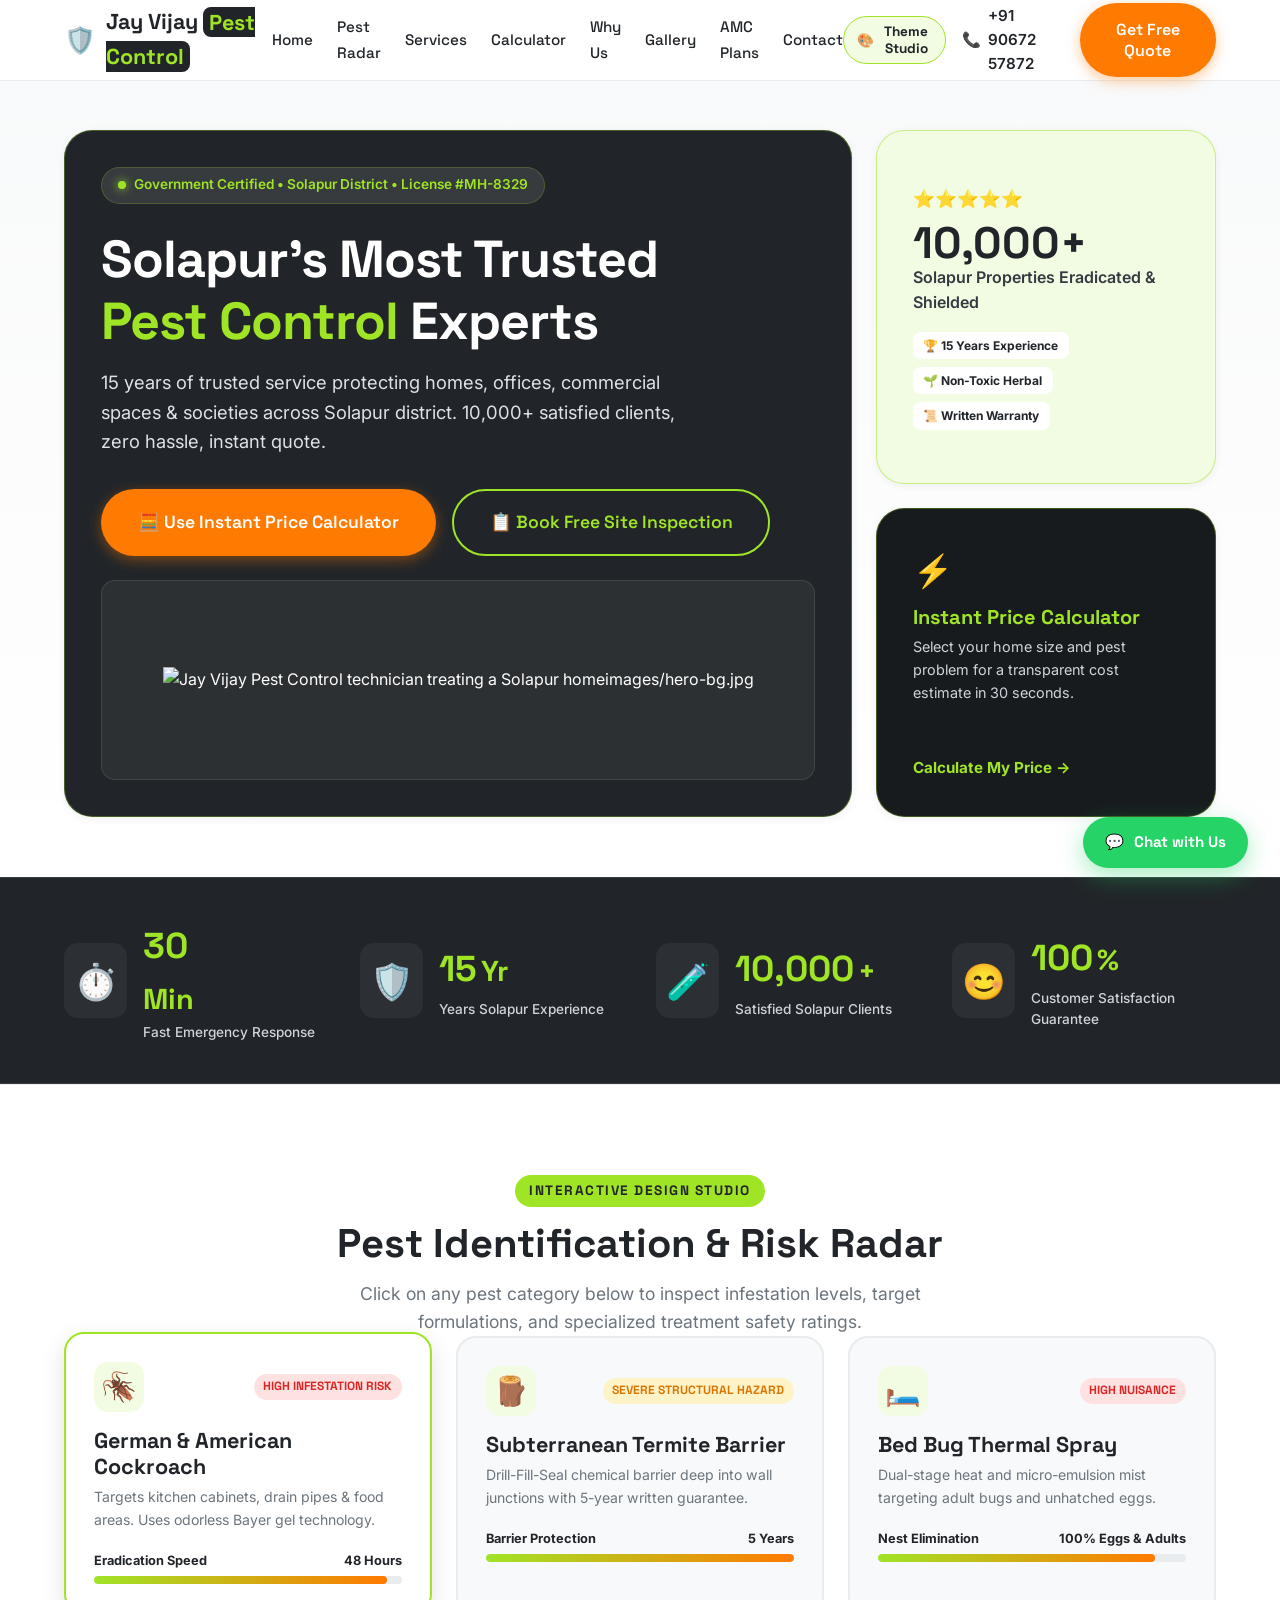
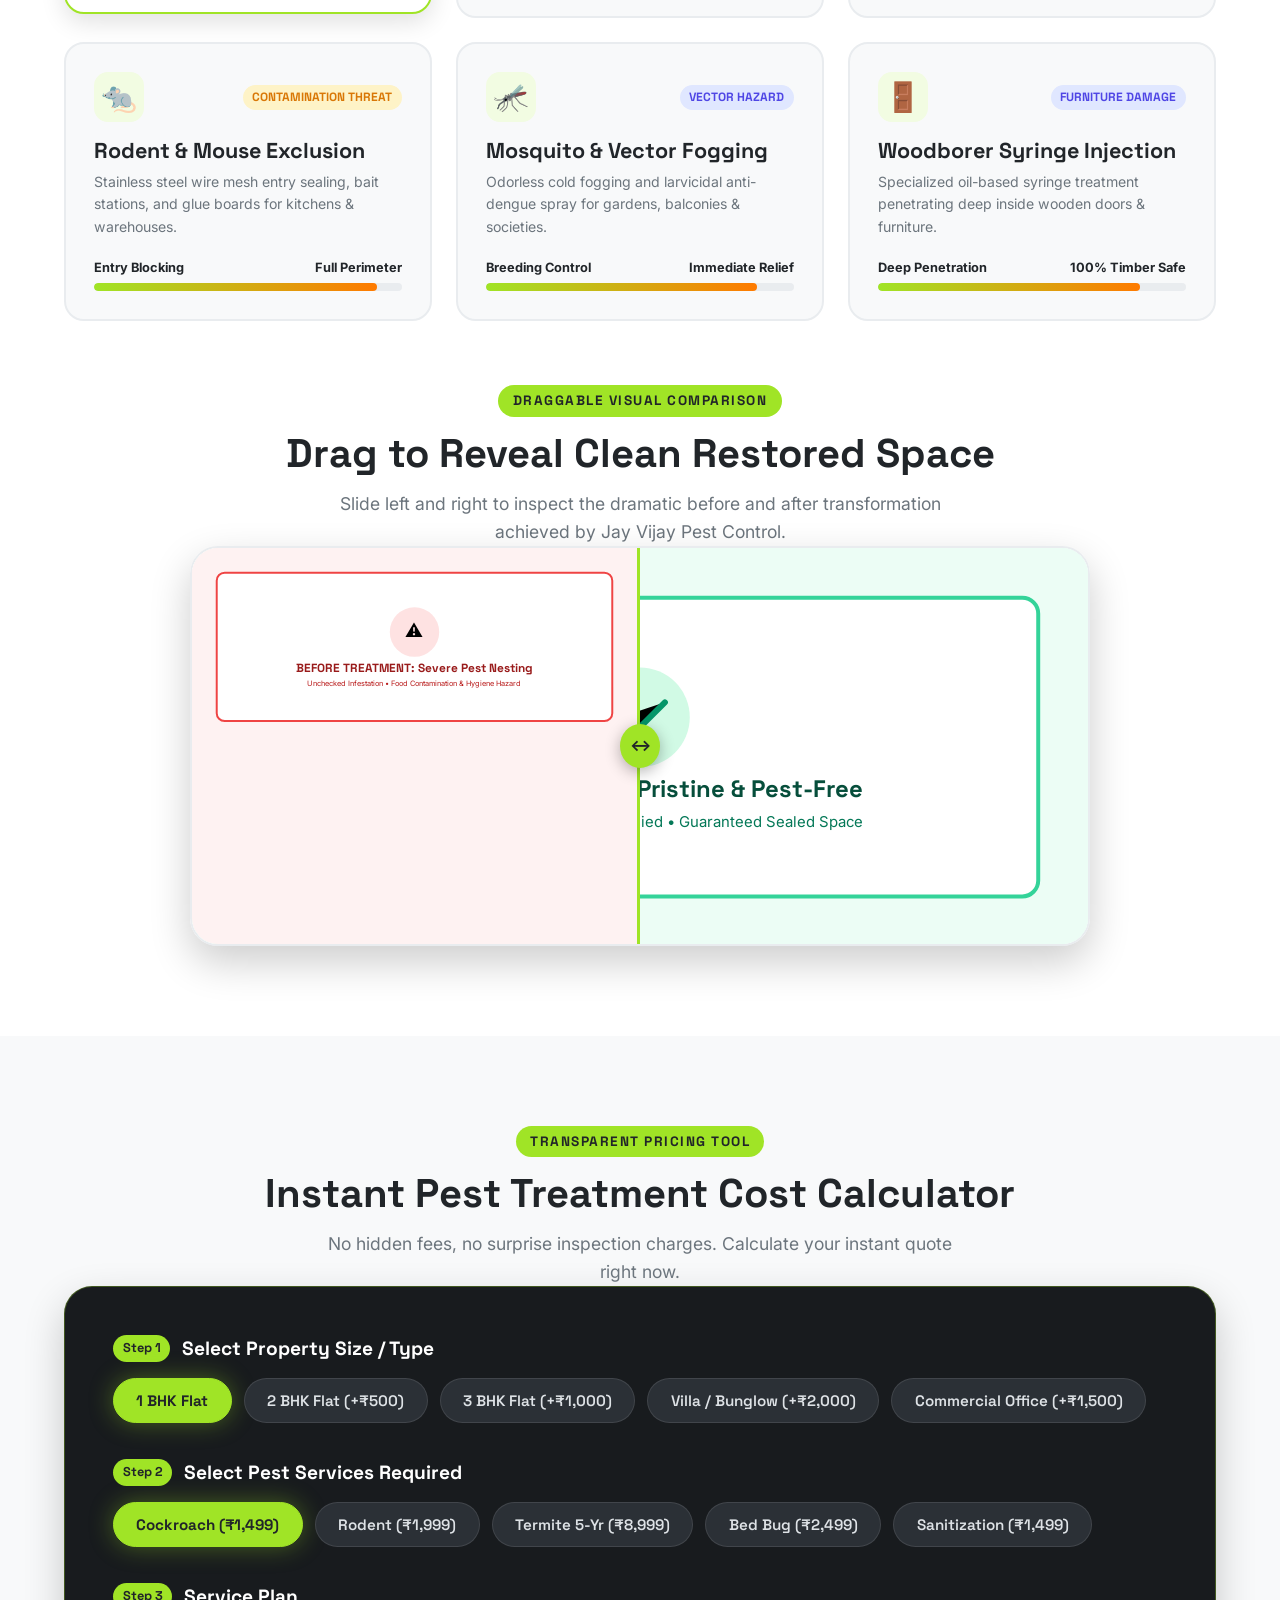
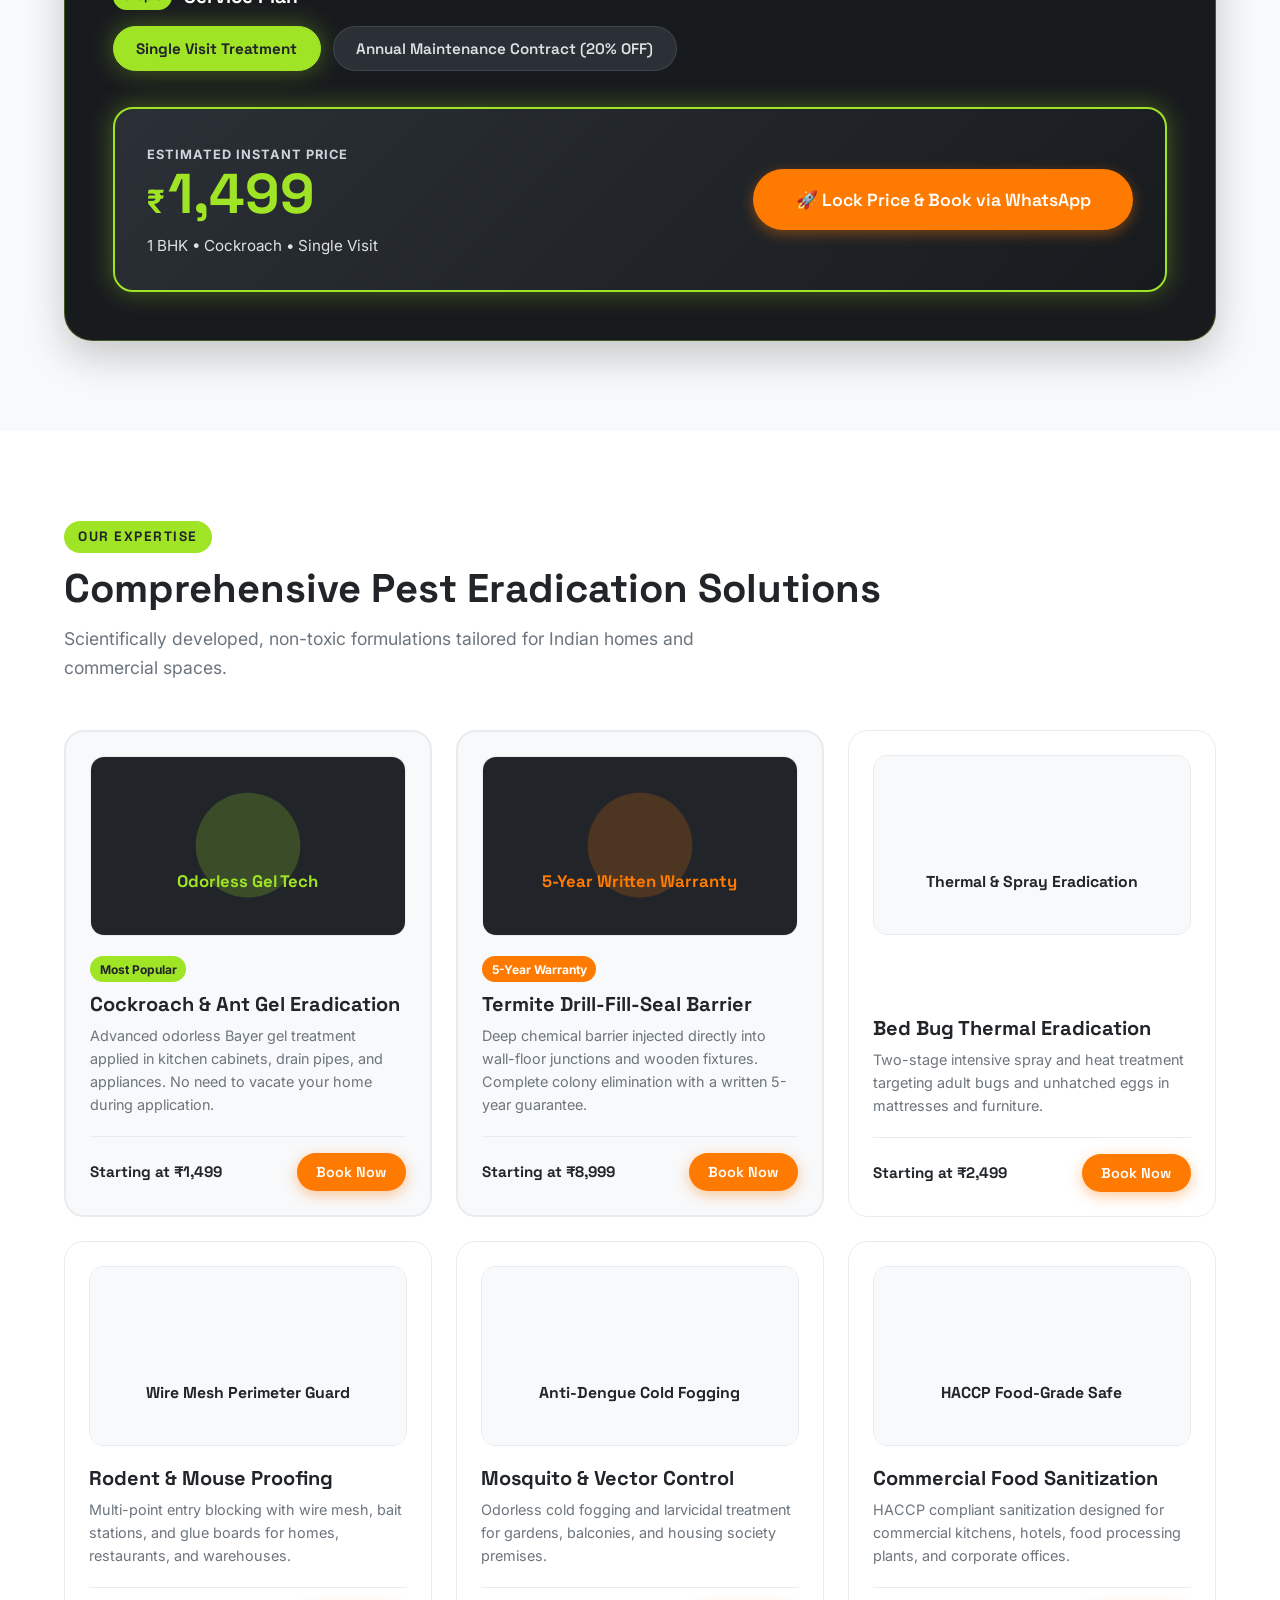
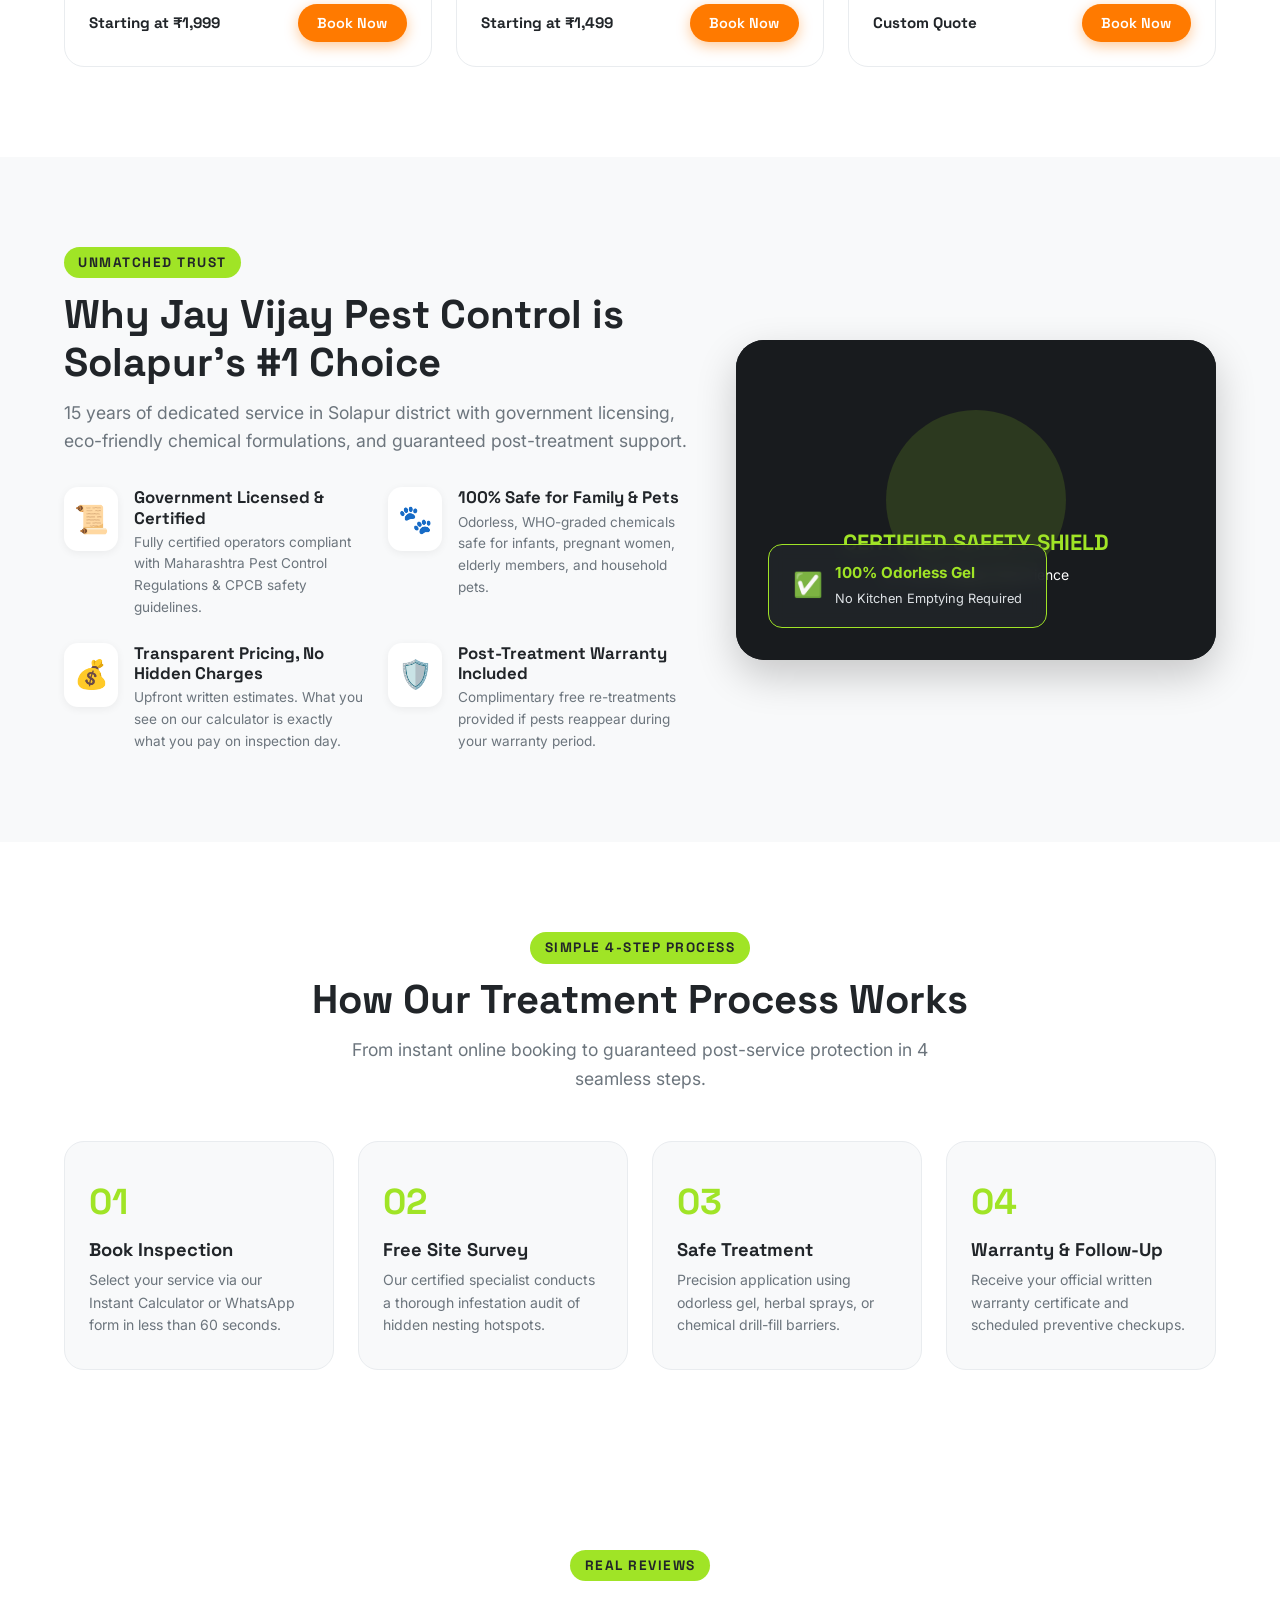
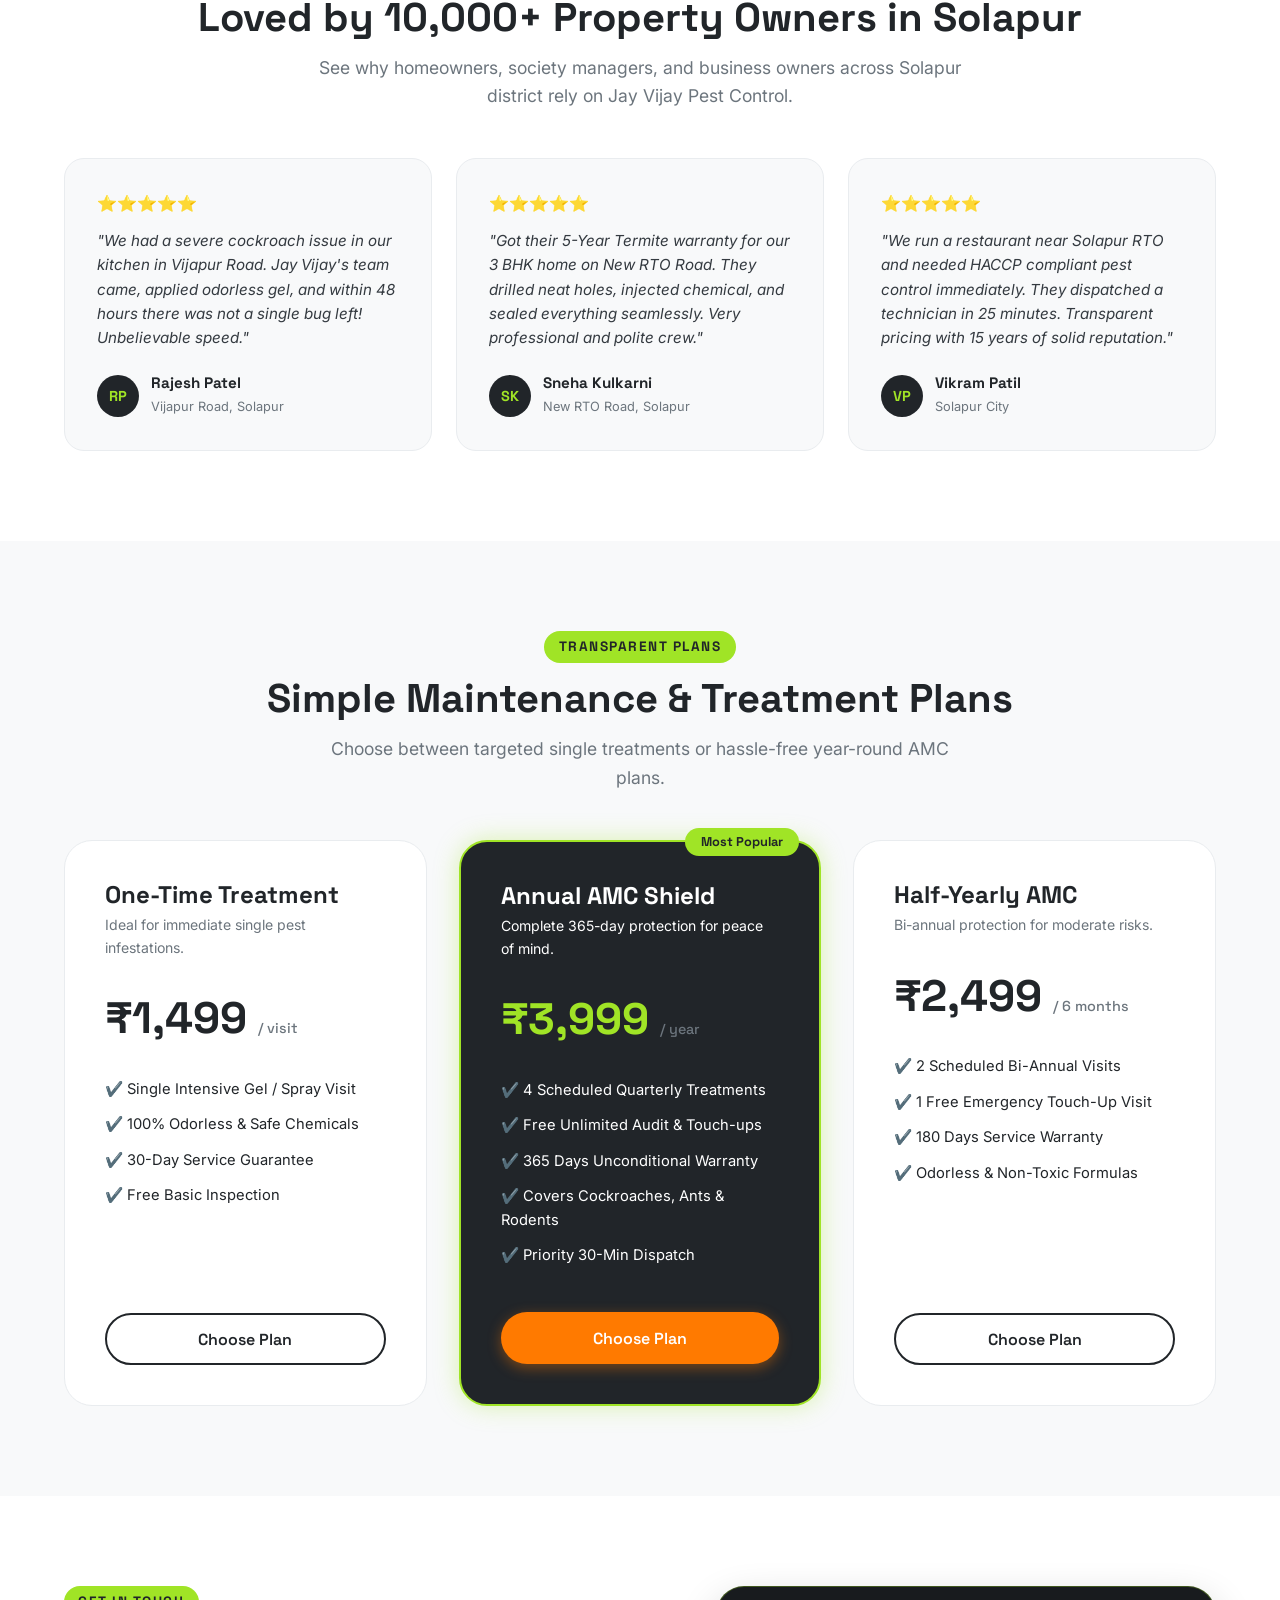
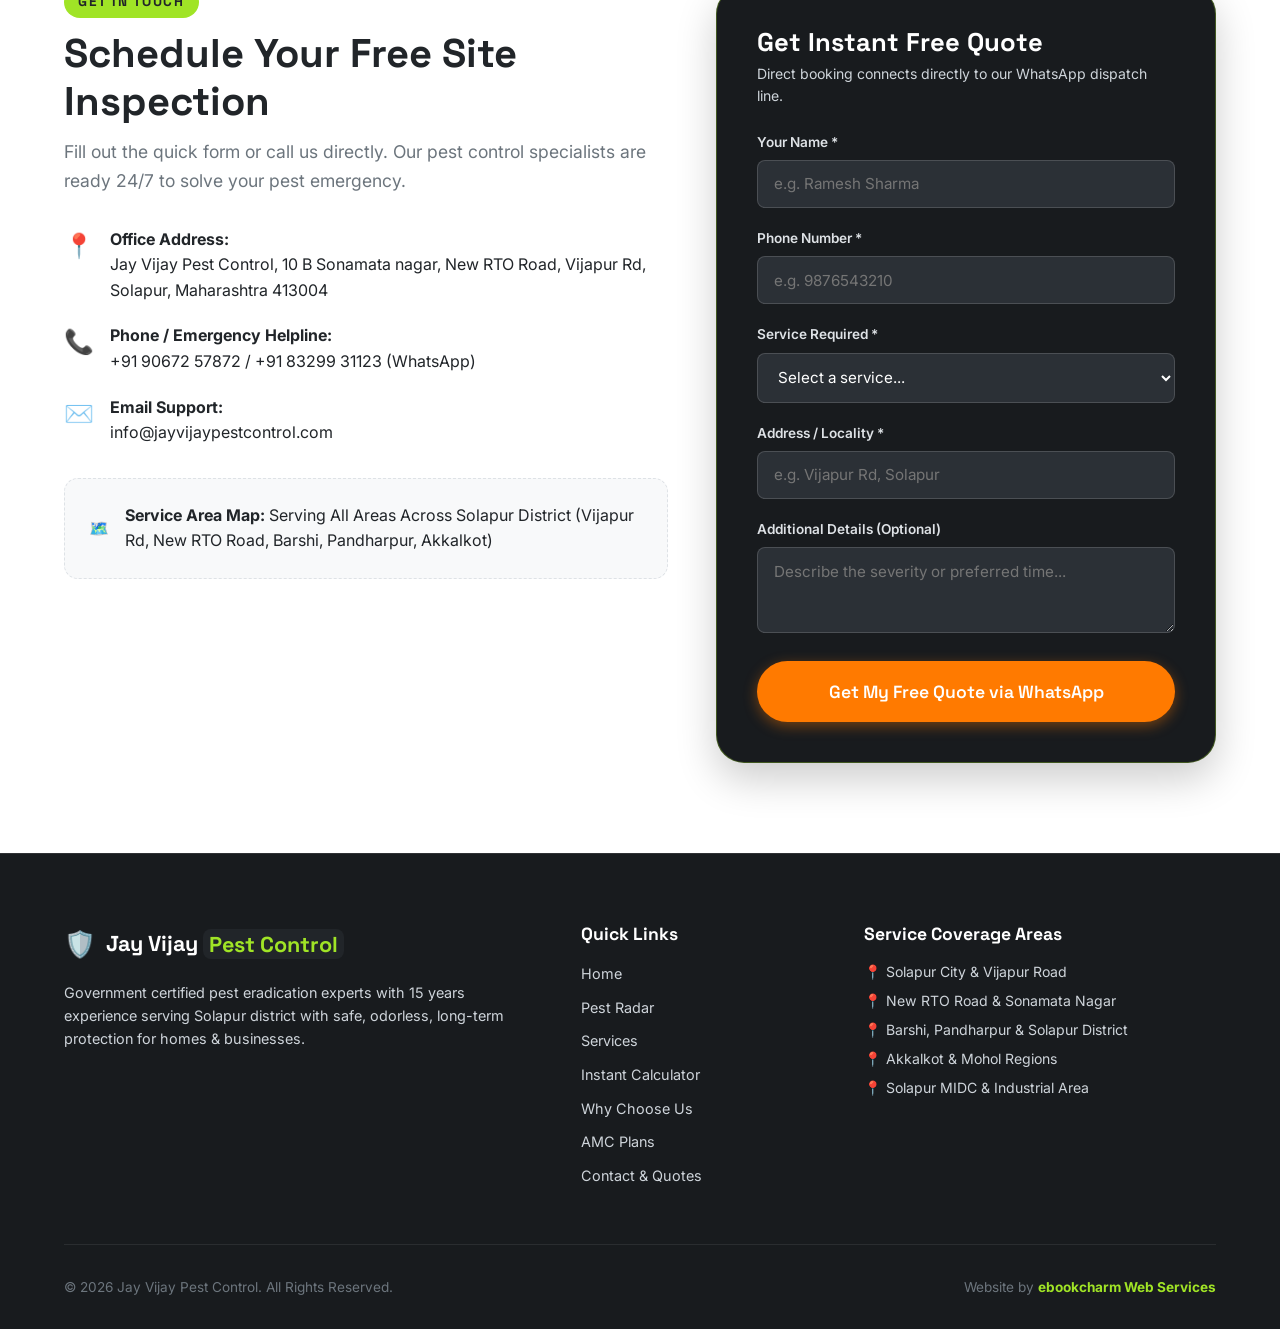
==== commit f8e2d01a: "Replace SVG hero illustration with image" ====
--- a/index.html
+++ b/index.html
@@ -120,24 +120,10 @@
                             </div>
                             
                             <!-- Vector Hero Illustration -->
-                            <div class="hero-vector-wrapper">
-                                <svg width="100%" height="180" viewBox="0 0 600 180" fill="none" xmlns="http://www.w3.org/2000/svg">
-                                    <rect width="600" height="180" fill="url(#heroGrad2)"/>
-                                    <defs>
-                                        <linearGradient id="heroGrad2" x1="0" y1="0" x2="600" y2="180" gradientUnits="userSpaceOnUse">
-                                            <stop stop-color="#212529"/>
-                                            <stop offset="1" stop-color="#181B1E"/>
-                                        </linearGradient>
-                                    </defs>
-                                    <circle cx="300" cy="90" r="70" fill="#A0E426" fill-opacity="0.15"/>
-                                    <path d="M300 40L350 70V110L300 140L250 110V70L300 40Z" stroke="#A0E426" stroke-width="4" fill="none"/>
-                                    <path d="M285 90L295 100L315 80" stroke="#A0E426" stroke-width="5" stroke-linecap="round" stroke-linejoin="round"/>
-                                    <text x="380" y="85" fill="#A0E426" font-family="Space Grotesk" font-weight="bold" font-size="22">100% ODORLESS GEL</text>
-                                    <text x="380" y="110" fill="#FFFFFF" font-family="Inter" font-size="14">Safe for Kids, Elderly & Household Pets</text>
-                                    <text x="50" y="85" fill="#FFFFFF" font-family="Space Grotesk" font-weight="bold" font-size="20">15 YEARS EXP</text>
-                                    <text x="50" y="110" fill="#A0E426" font-family="Inter" font-size="14">Solapur District Specialist</text>
-                                </svg>
-                            </div>
+<div class="hero-vector-wrapper photo-placeholder-wrapper">
+    <img src="images/hero-bg.jpg" alt="Jay Vijay Pest Control technician treating a Solapur home">
+    <span class="img-placeholder-label">images/hero-bg.jpg</span>
+</div>
                         </div>
                     </div>
 
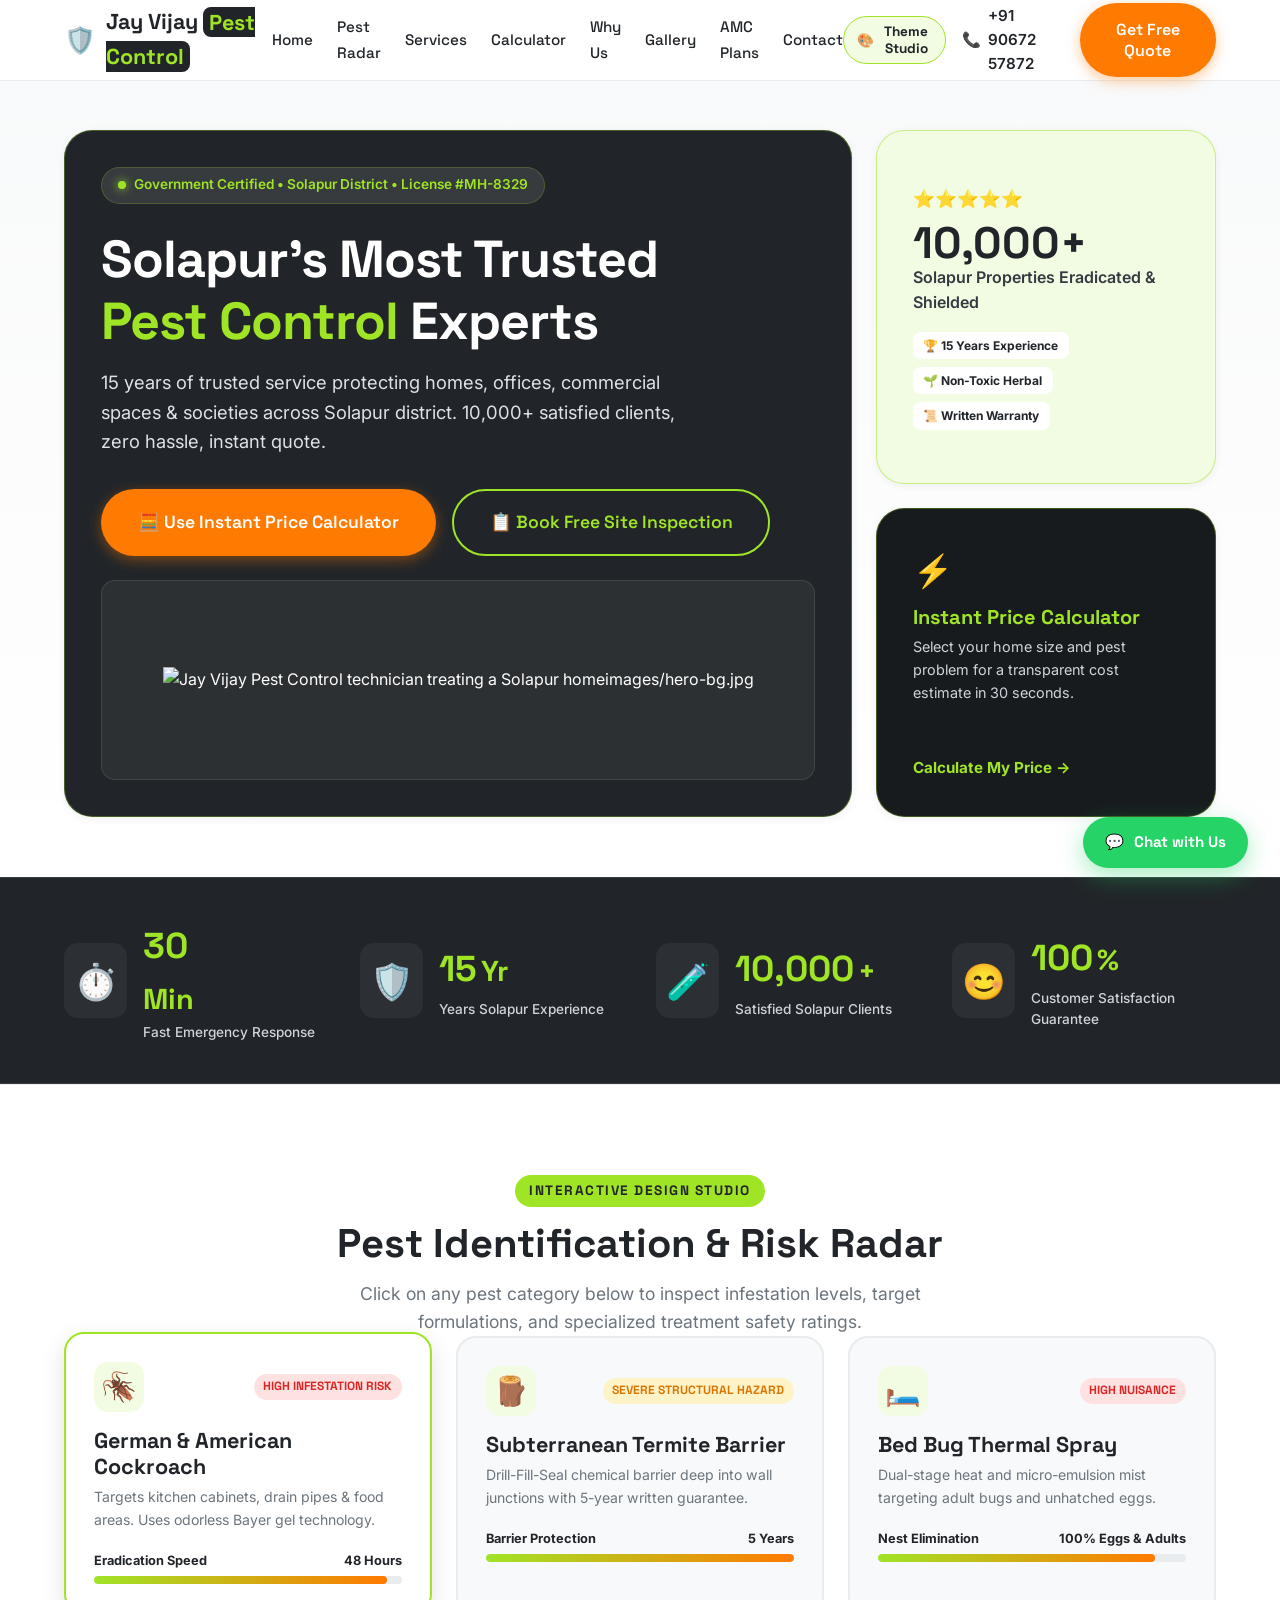
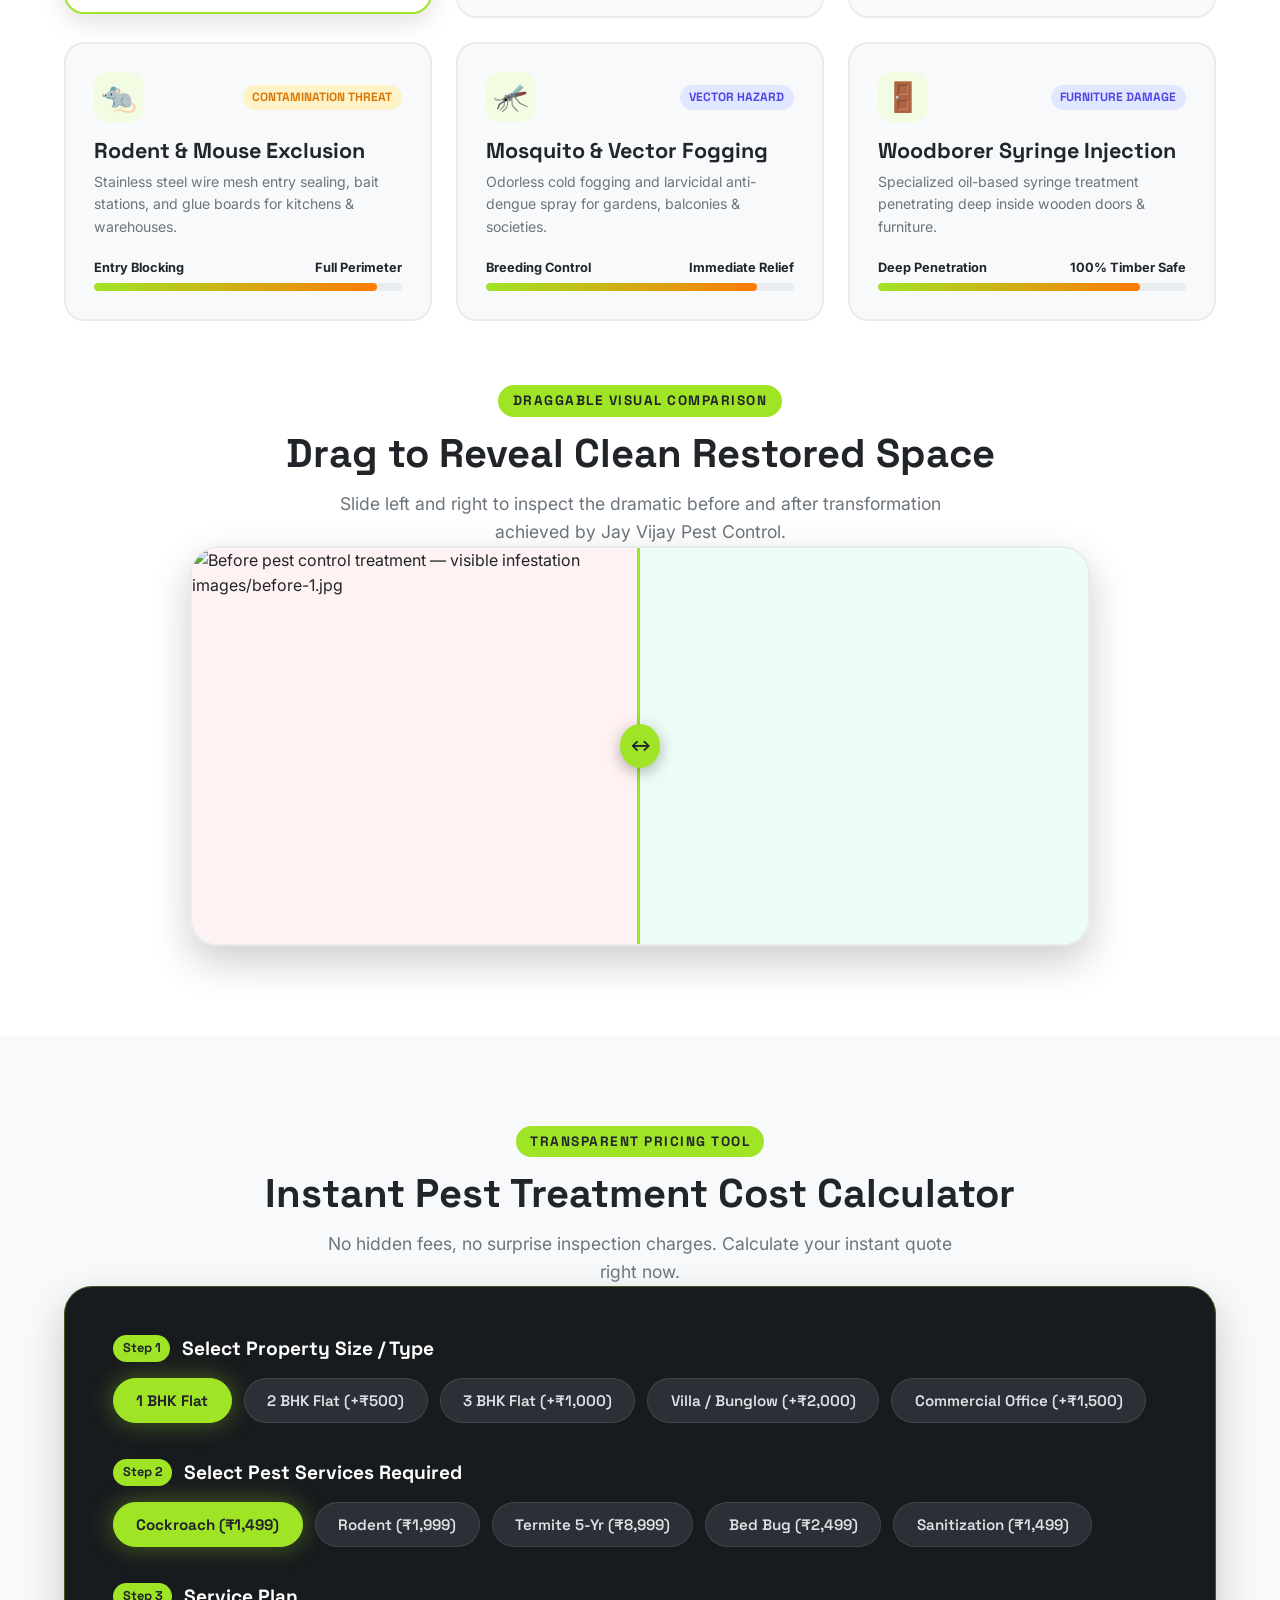
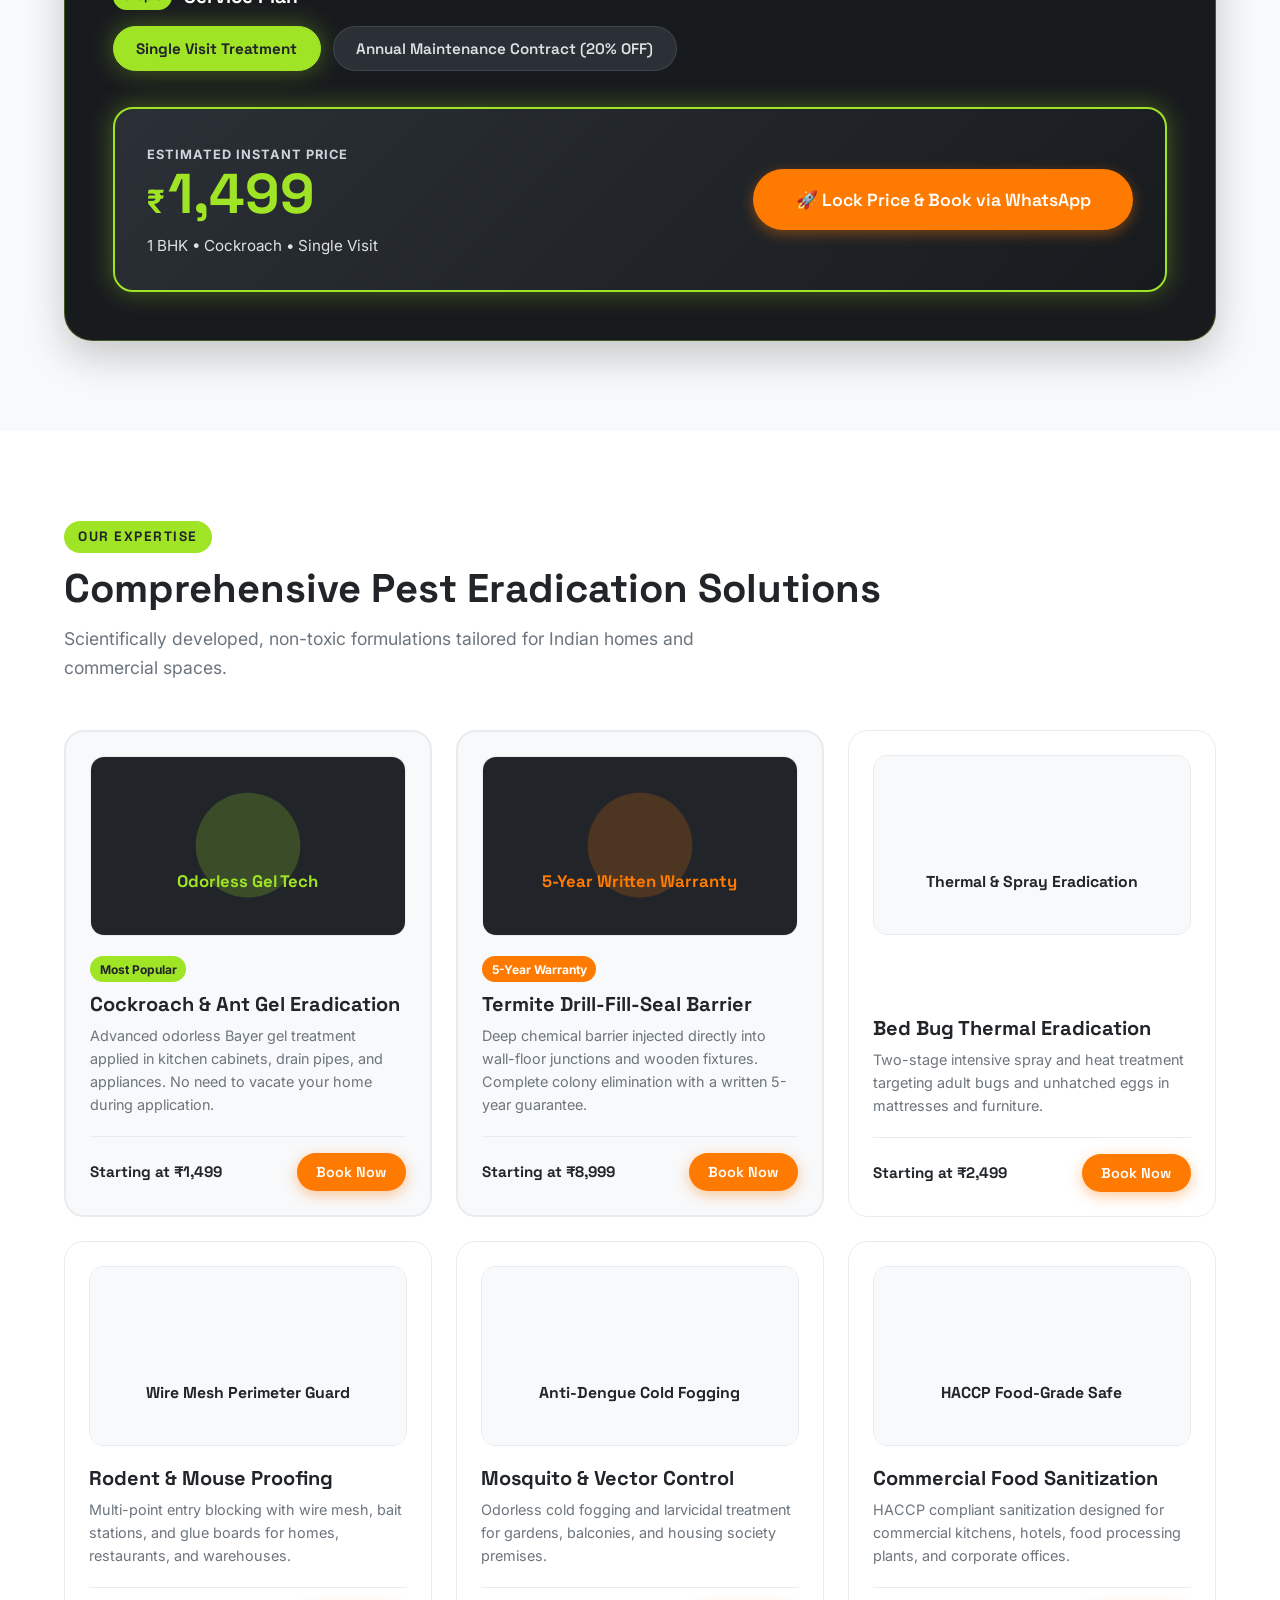
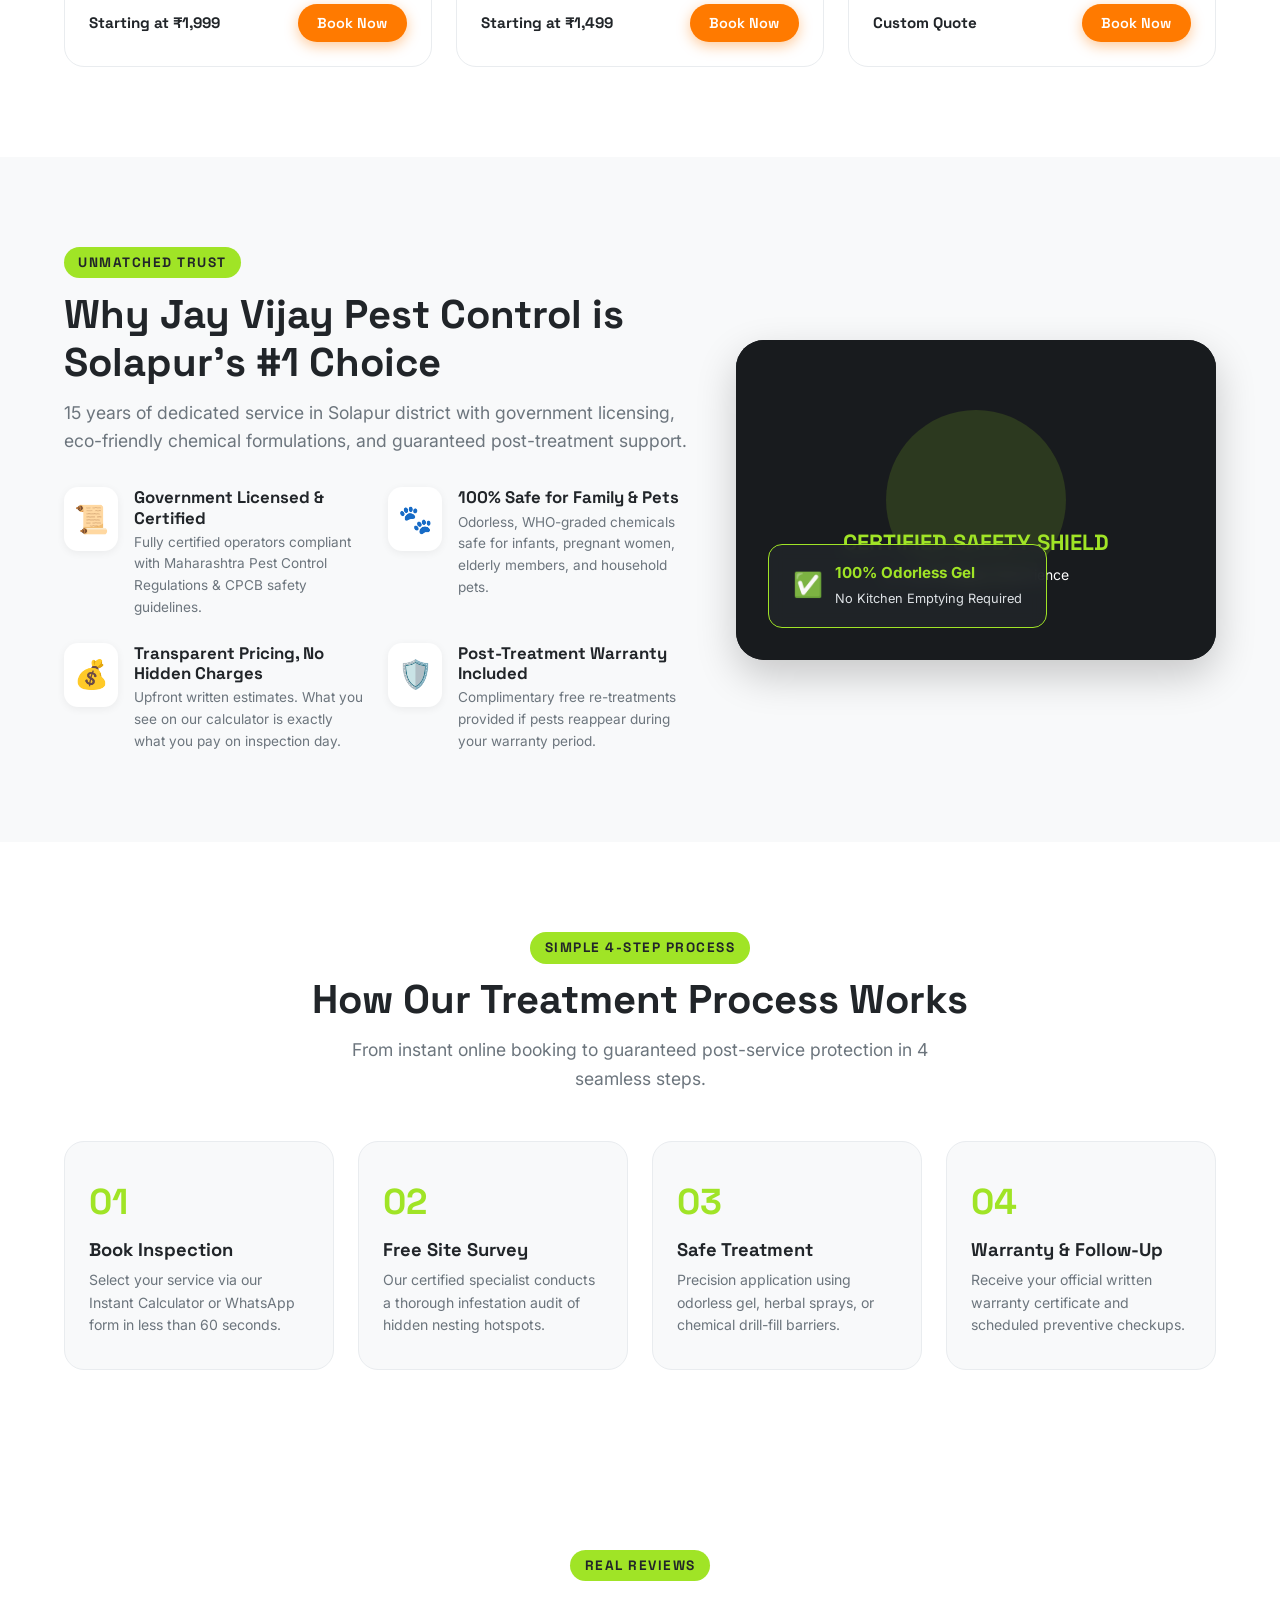
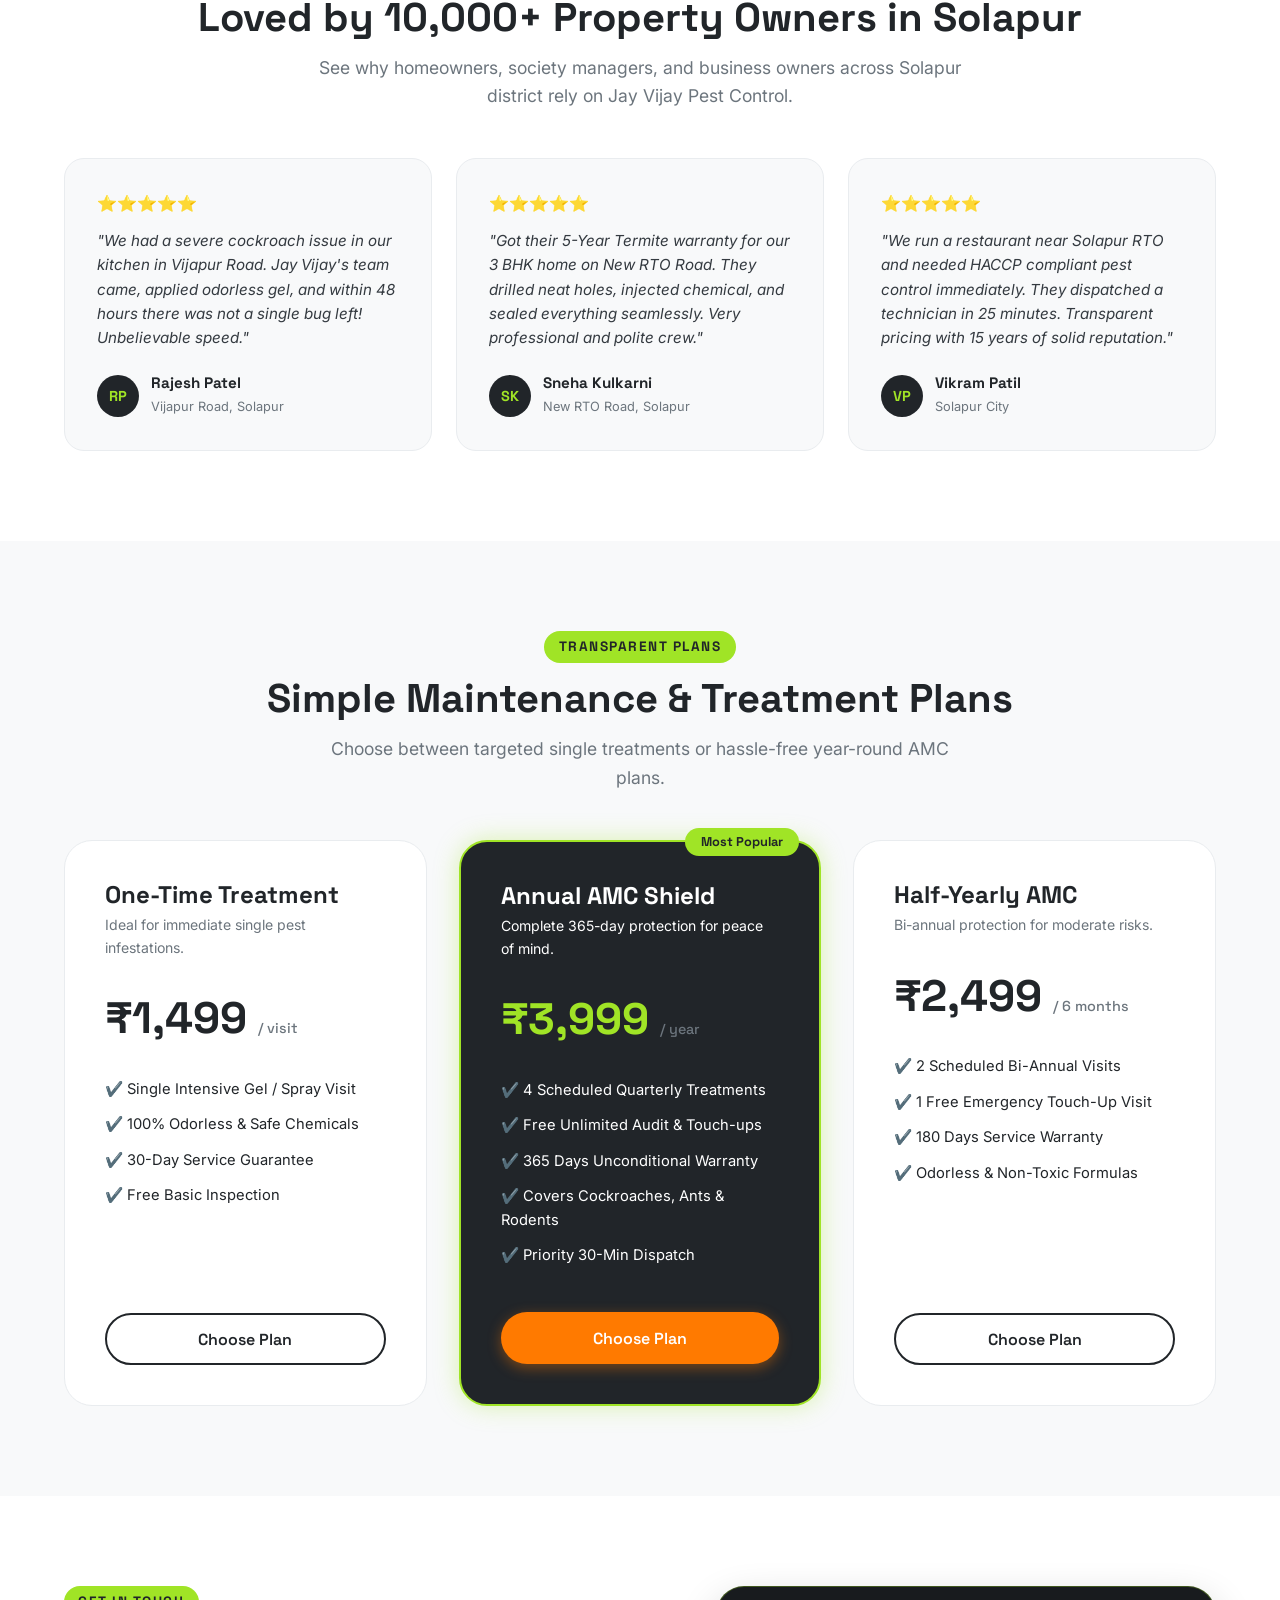
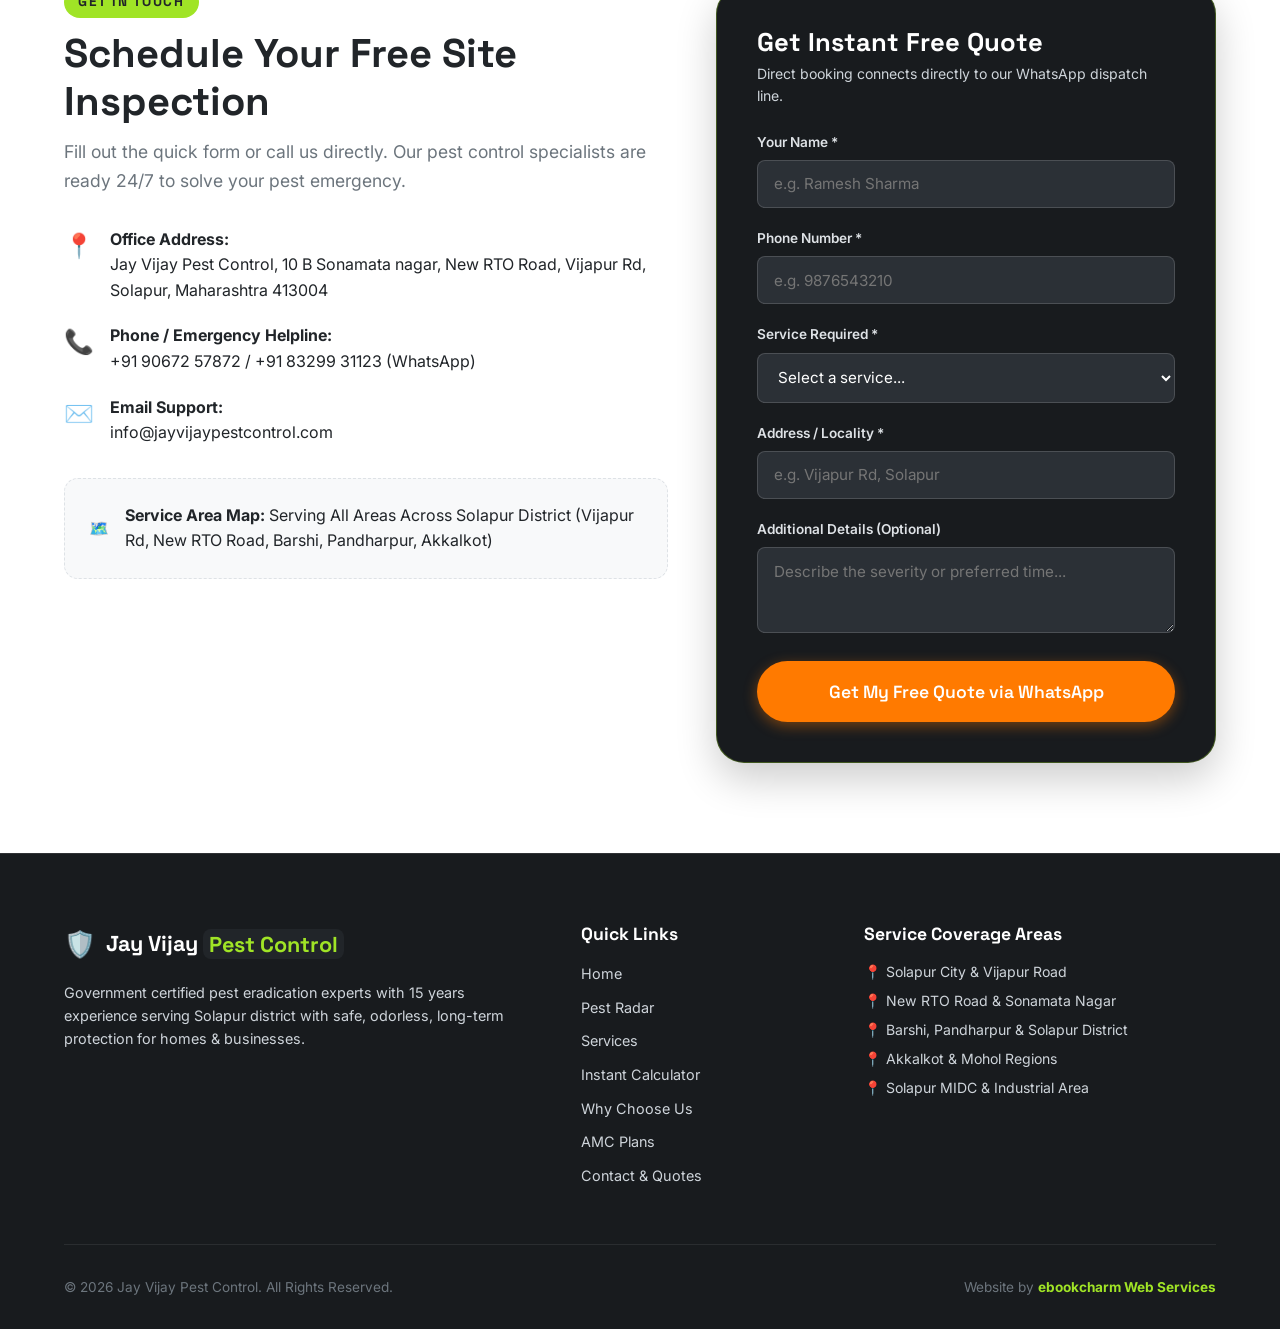
==== commit ef2ce5be: "Replace SVG layers with image placeholders" ====
--- a/index.html
+++ b/index.html
@@ -316,30 +316,18 @@
 
                     <div class="before-after-slider-container" id="beforeAfterContainer">
                         <!-- After Layer (Clean Restored) -->
-                        <div class="slider-img-layer after-layer">
-                            <svg width="100%" height="100%" viewBox="0 0 900 400" preserveAspectRatio="none">
-                                <rect width="900" height="400" fill="#ECFDF5"/>
-                                <rect x="50" y="50" width="800" height="300" rx="16" fill="#FFFFFF" stroke="#34D399" stroke-width="4"/>
-                                <circle cx="450" cy="170" r="50" fill="#D1FAE5"/>
-                                <path d="M430 170L445 185L475 155" stroke="#059669" stroke-width="6" stroke-linecap="round" stroke-linejoin="round"/>
-                                <text x="450" y="250" text-anchor="middle" font-family="Space Grotesk" font-size="24" font-weight="bold" fill="#064E3B">AFTER TREATMENT: Pristine & Pest-Free</text>
-                                <text x="450" y="280" text-anchor="middle" font-family="Inter" font-size="15" fill="#047857">100% Odorless Gel Barrier Applied • Guaranteed Sealed Space</text>
-                            </svg>
-                        </div>
+                        <div class="slider-img-layer after-layer photo-placeholder-wrapper">
+    <img src="images/after-1.jpg" alt="After pest control treatment — clean, restored space">
+    <span class="img-placeholder-label">images/after-1.jpg</span>
+</div>
+
+<div class="slider-img-layer before-layer photo-placeholder-wrapper" id="beforeLayer">
+    <img src="images/before-1.jpg" alt="Before pest control treatment — visible infestation">
+    <span class="img-placeholder-label">images/before-1.jpg</span>
+</div>
 
                         <!-- Before Layer (Infested Area) -->
-                        <div class="slider-img-layer before-layer" id="beforeLayer">
-                            <svg width="900" height="400" viewBox="0 0 900 400" preserveAspectRatio="none">
-                                <rect width="900" height="400" fill="#FEF2F2"/>
-                                <rect x="50" y="50" width="800" height="300" rx="16" fill="#FFFFFF" stroke="#EF4444" stroke-width="4"/>
-                                <circle cx="450" cy="170" r="50" fill="#FEE2E2"/>
-                                <text x="450" y="180" text-anchor="middle" font-size="36">⚠️</text>
-                                <text x="450" y="250" text-anchor="middle" font-family="Space Grotesk" font-size="24" font-weight="bold" fill="#991B1B">BEFORE TREATMENT: Severe Pest Nesting</text>
-                                <text x="450" y="280" text-anchor="middle" font-family="Inter" font-size="15" fill="#B91C1C">Unchecked Infestation • Food Contamination & Hygiene Hazard</text>
-                            </svg>
-                        </div>
-
-                        <!-- Drag Handle -->
+         <!-- Drag Handle -->
                         <div class="slider-handle" id="sliderHandle">
                             <div class="slider-handle-circle">↔</div>
                         </div>
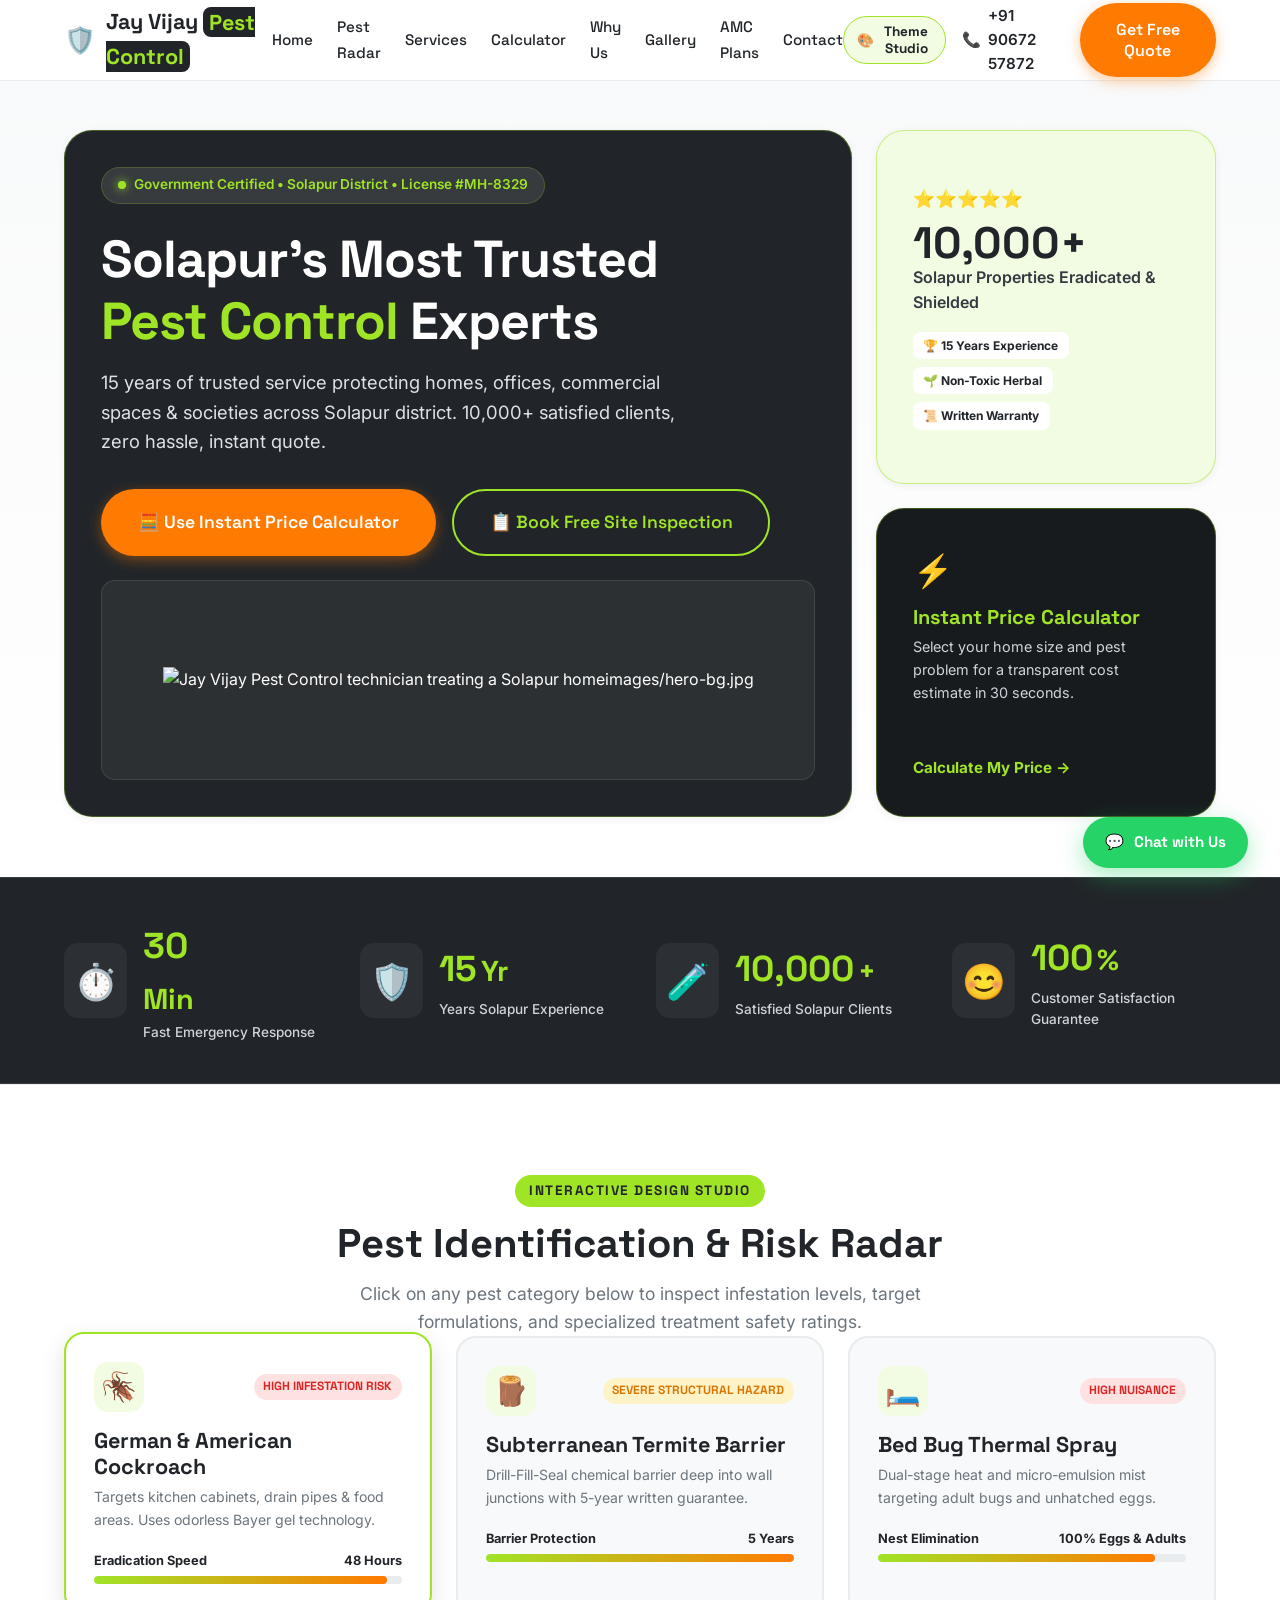
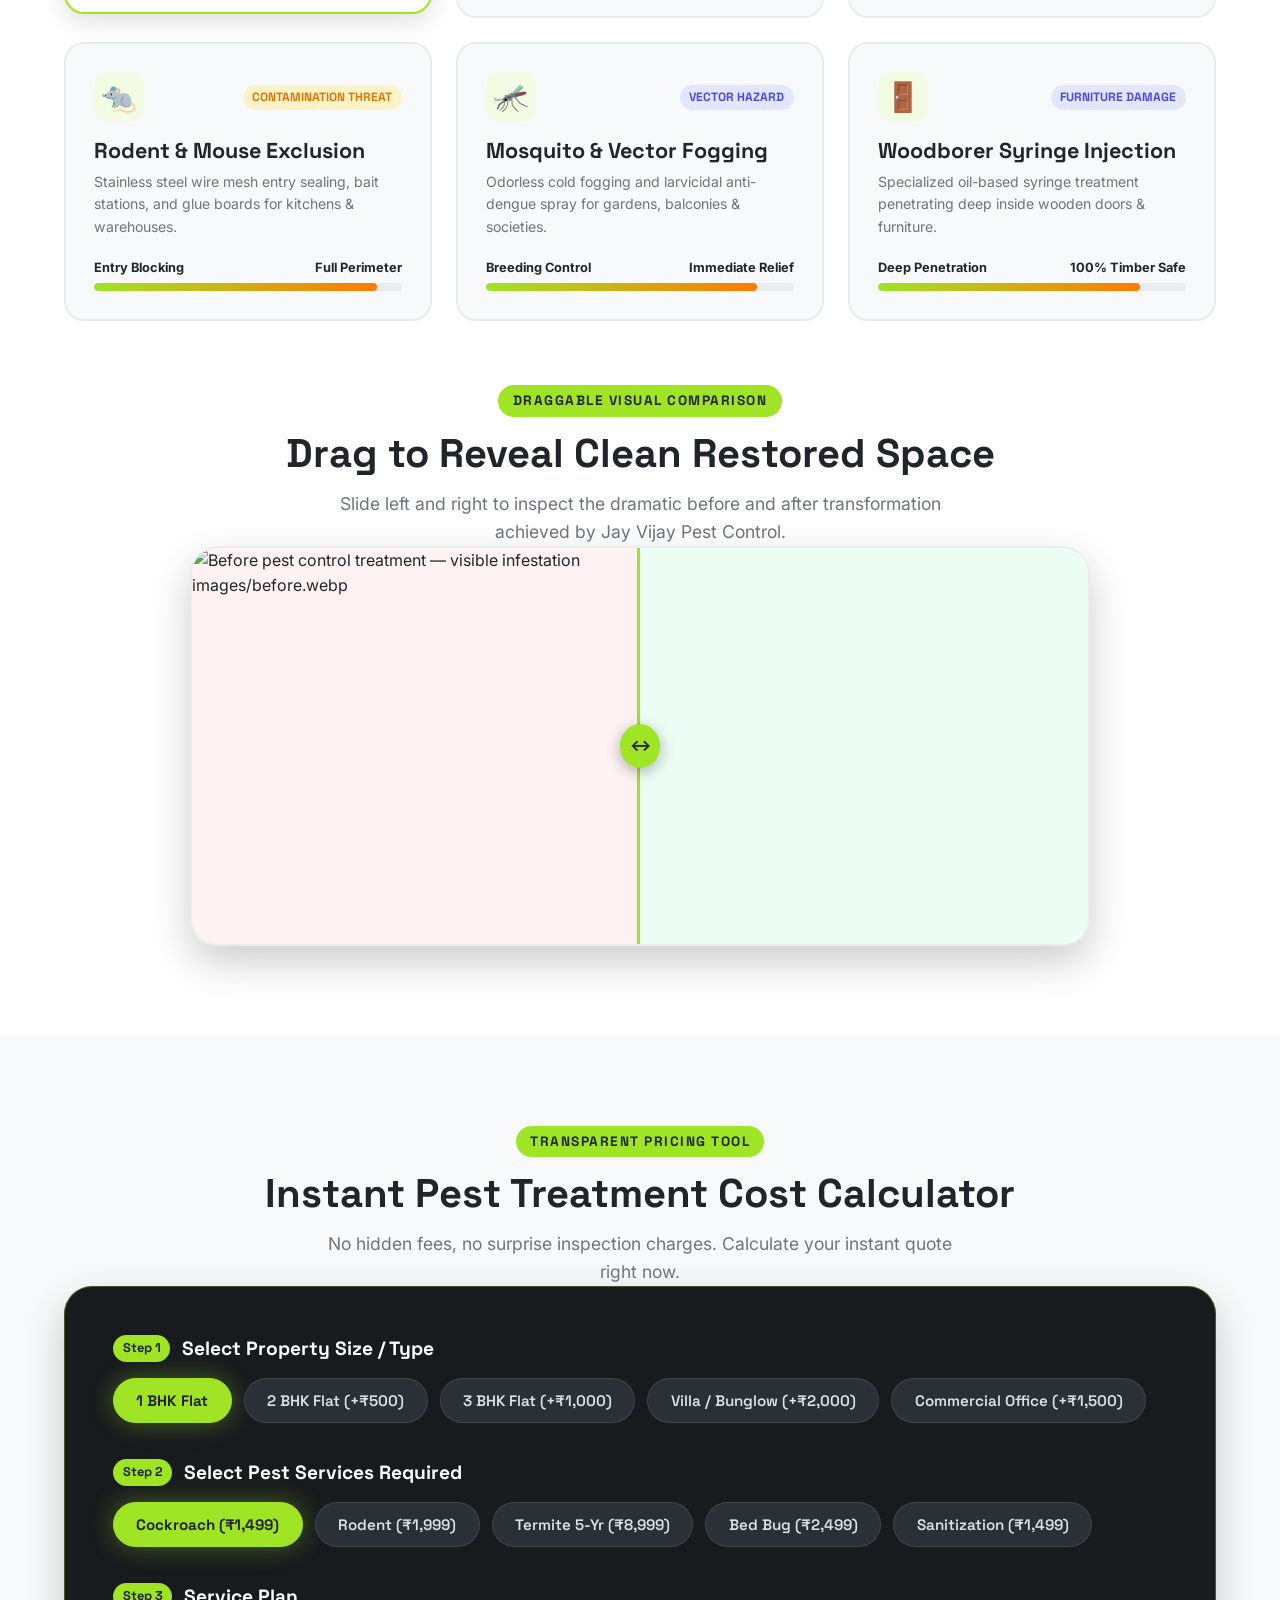
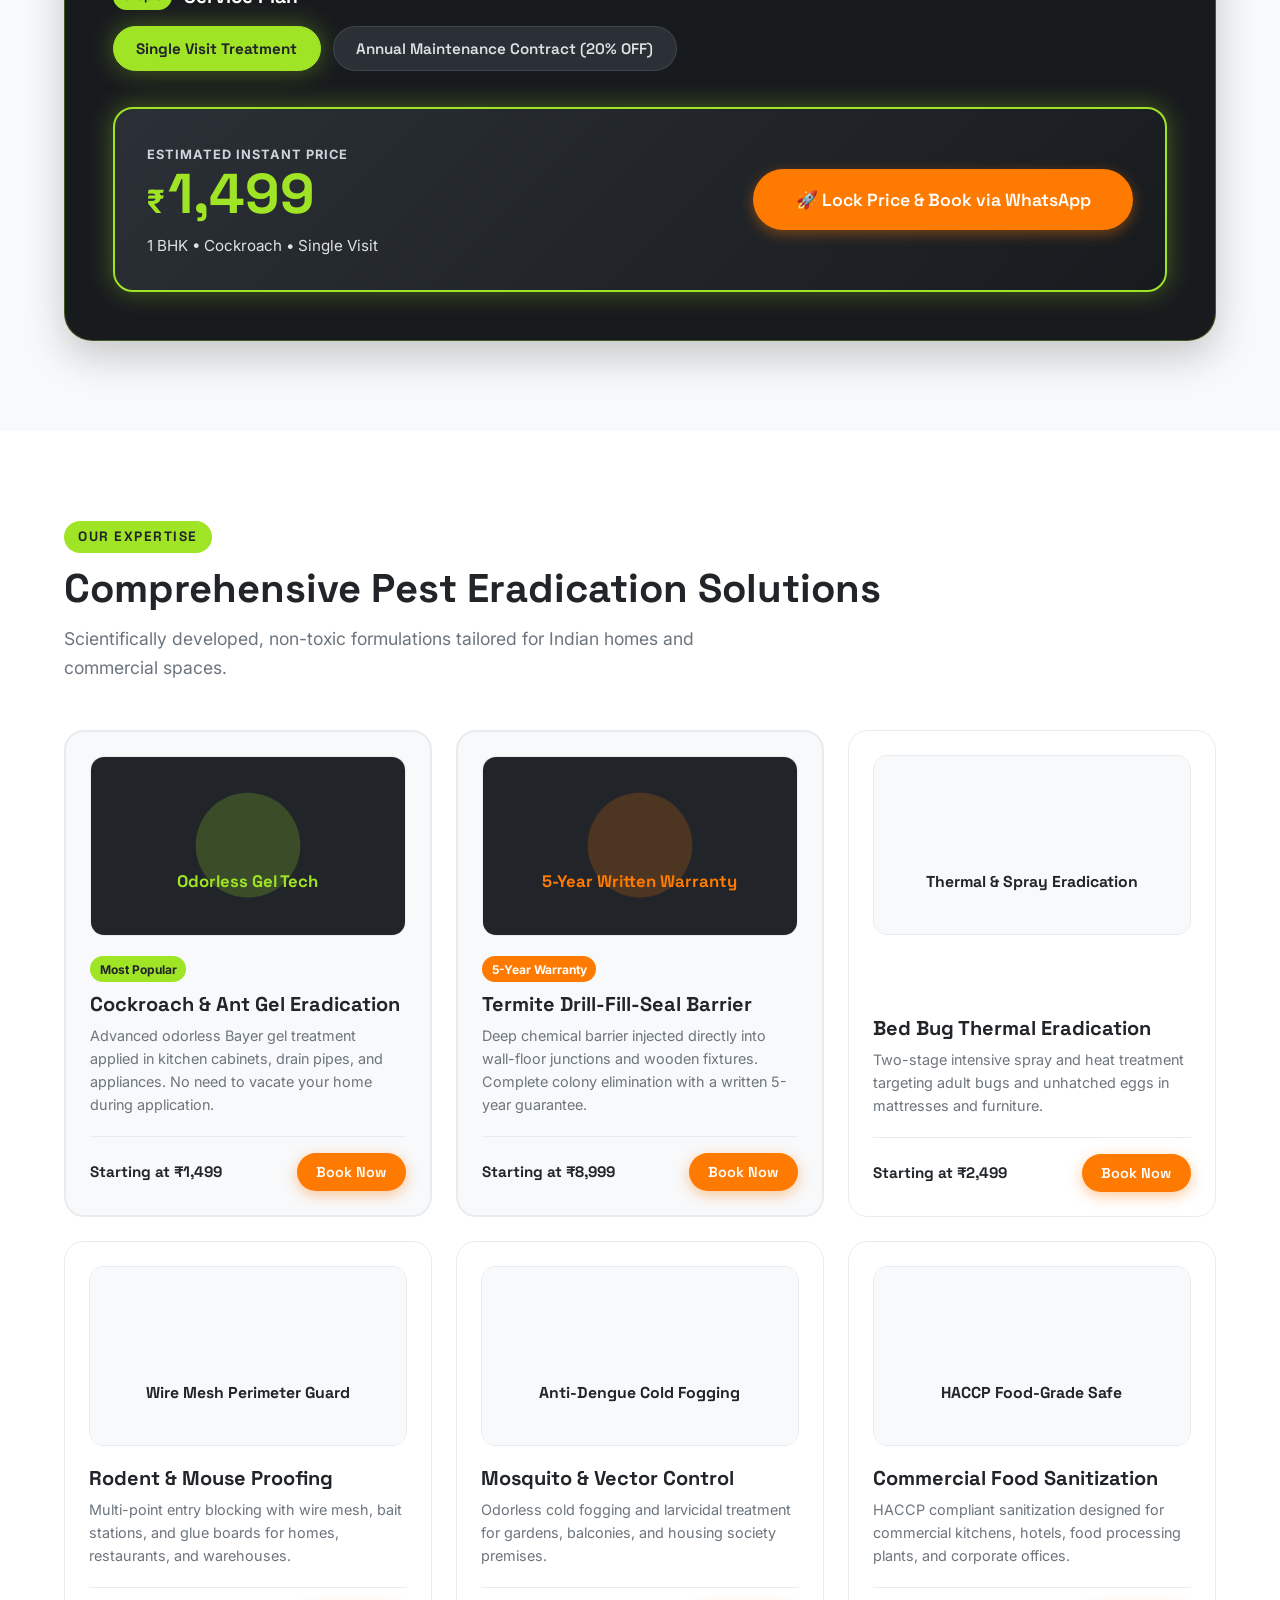
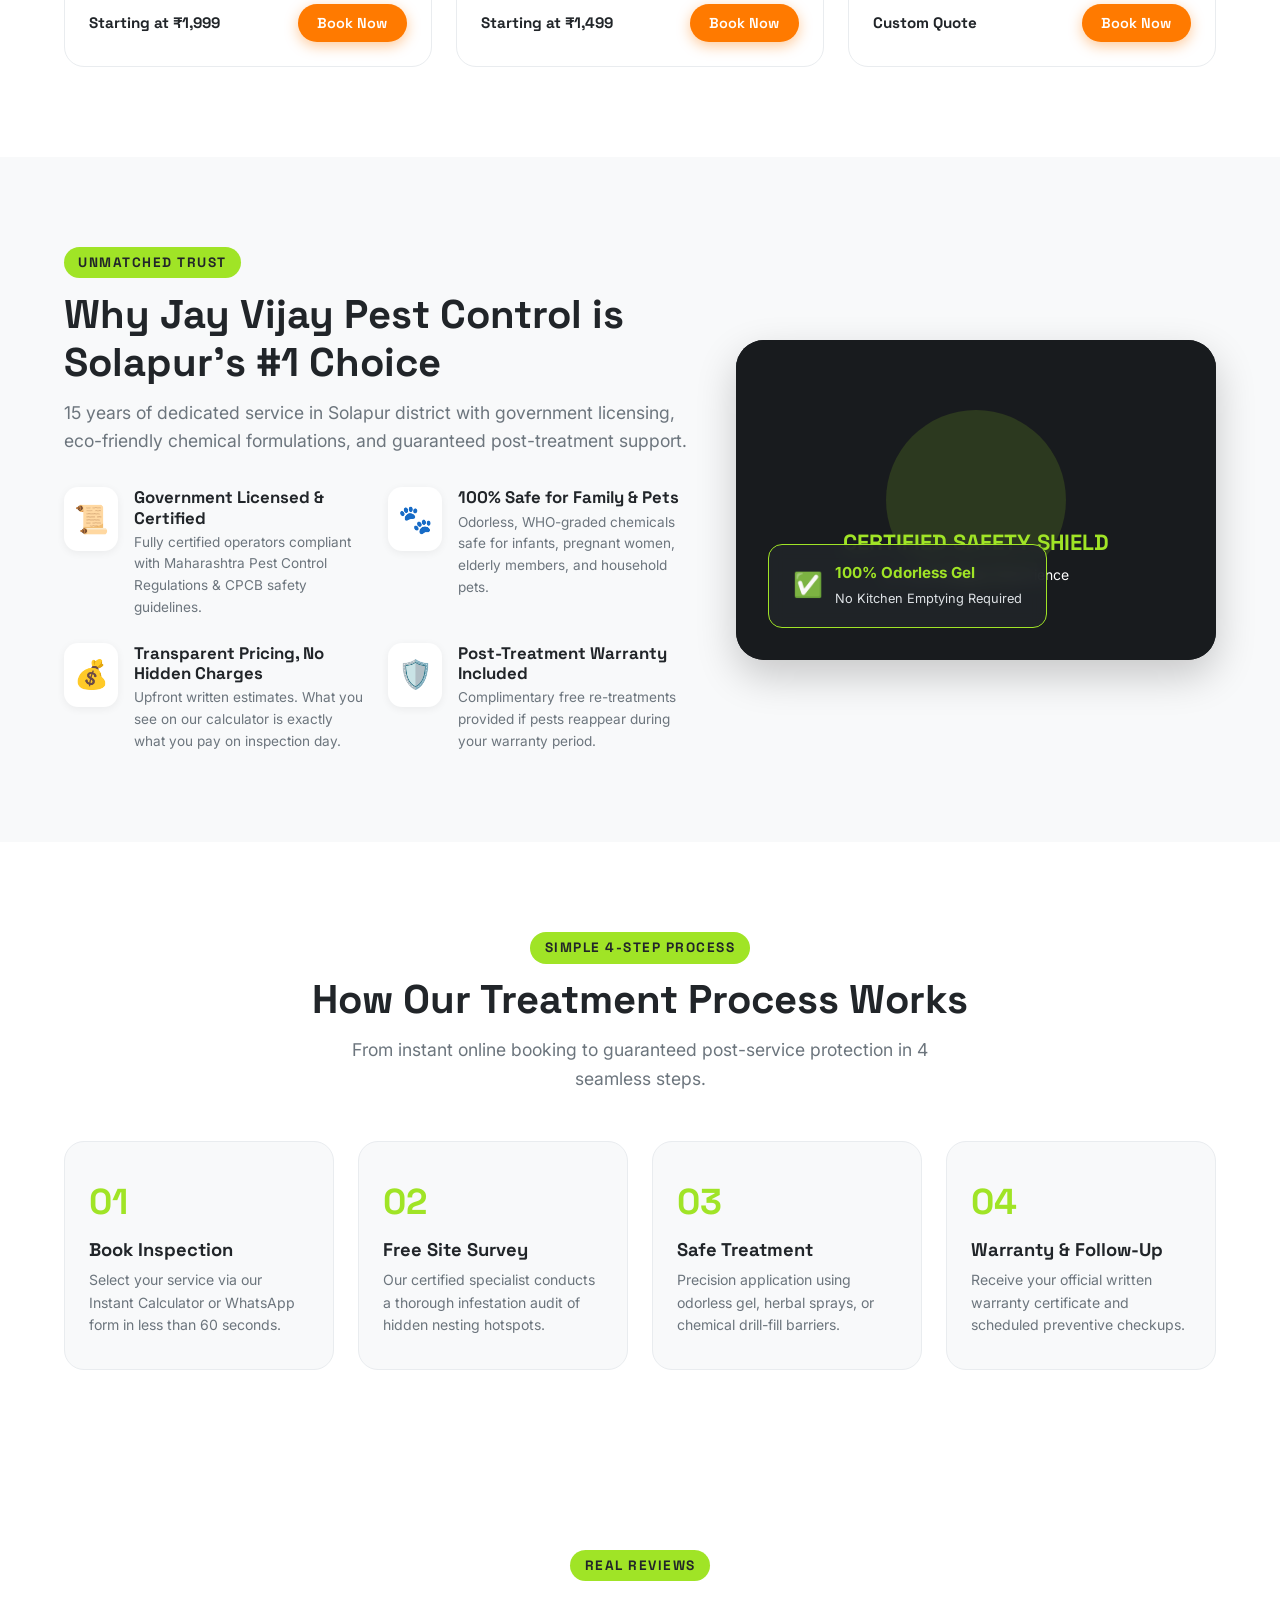
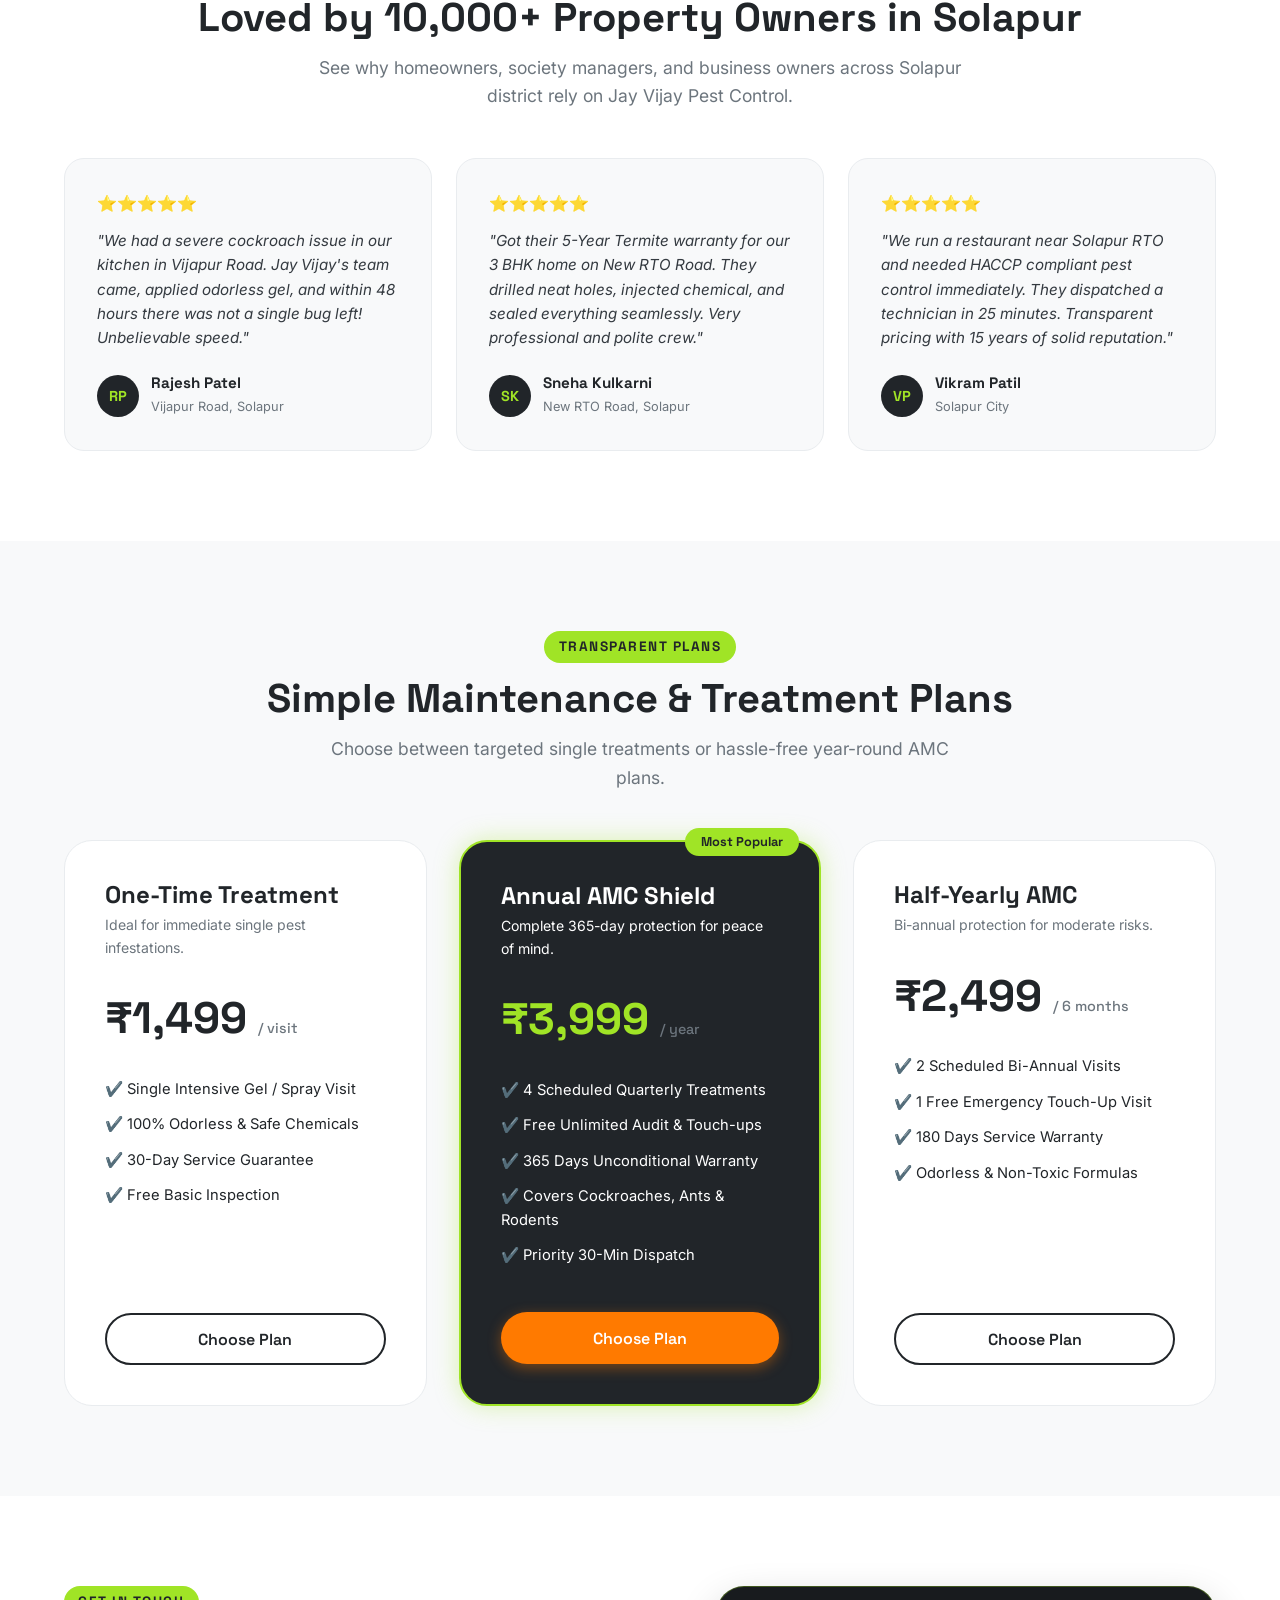
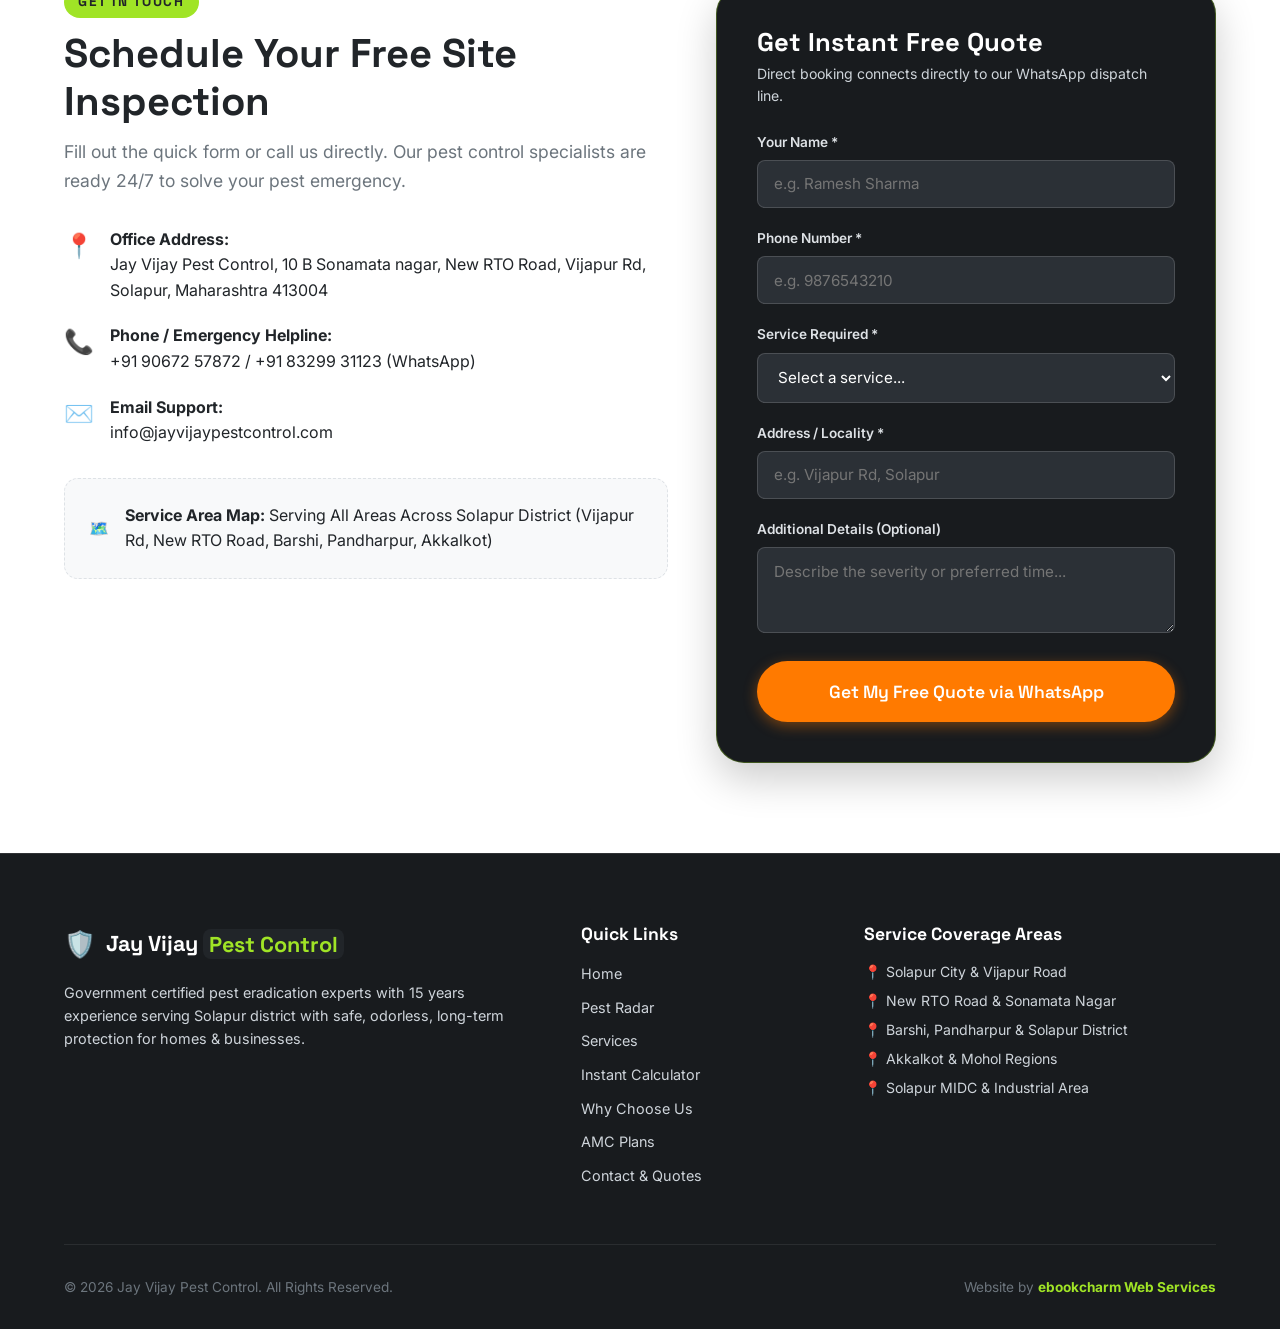
==== commit 382cef1b: "Update image sources to use WebP format" ====
--- a/index.html
+++ b/index.html
@@ -318,12 +318,12 @@
                         <!-- After Layer (Clean Restored) -->
                         <div class="slider-img-layer after-layer photo-placeholder-wrapper">
     <img src="images/after-1.jpg" alt="After pest control treatment — clean, restored space">
-    <span class="img-placeholder-label">images/after-1.jpg</span>
+    <span class="img-placeholder-label">images/after.webp</span>
 </div>
 
 <div class="slider-img-layer before-layer photo-placeholder-wrapper" id="beforeLayer">
     <img src="images/before-1.jpg" alt="Before pest control treatment — visible infestation">
-    <span class="img-placeholder-label">images/before-1.jpg</span>
+    <span class="img-placeholder-label">images/before.webp</span>
 </div>
 
                         <!-- Before Layer (Infested Area) -->
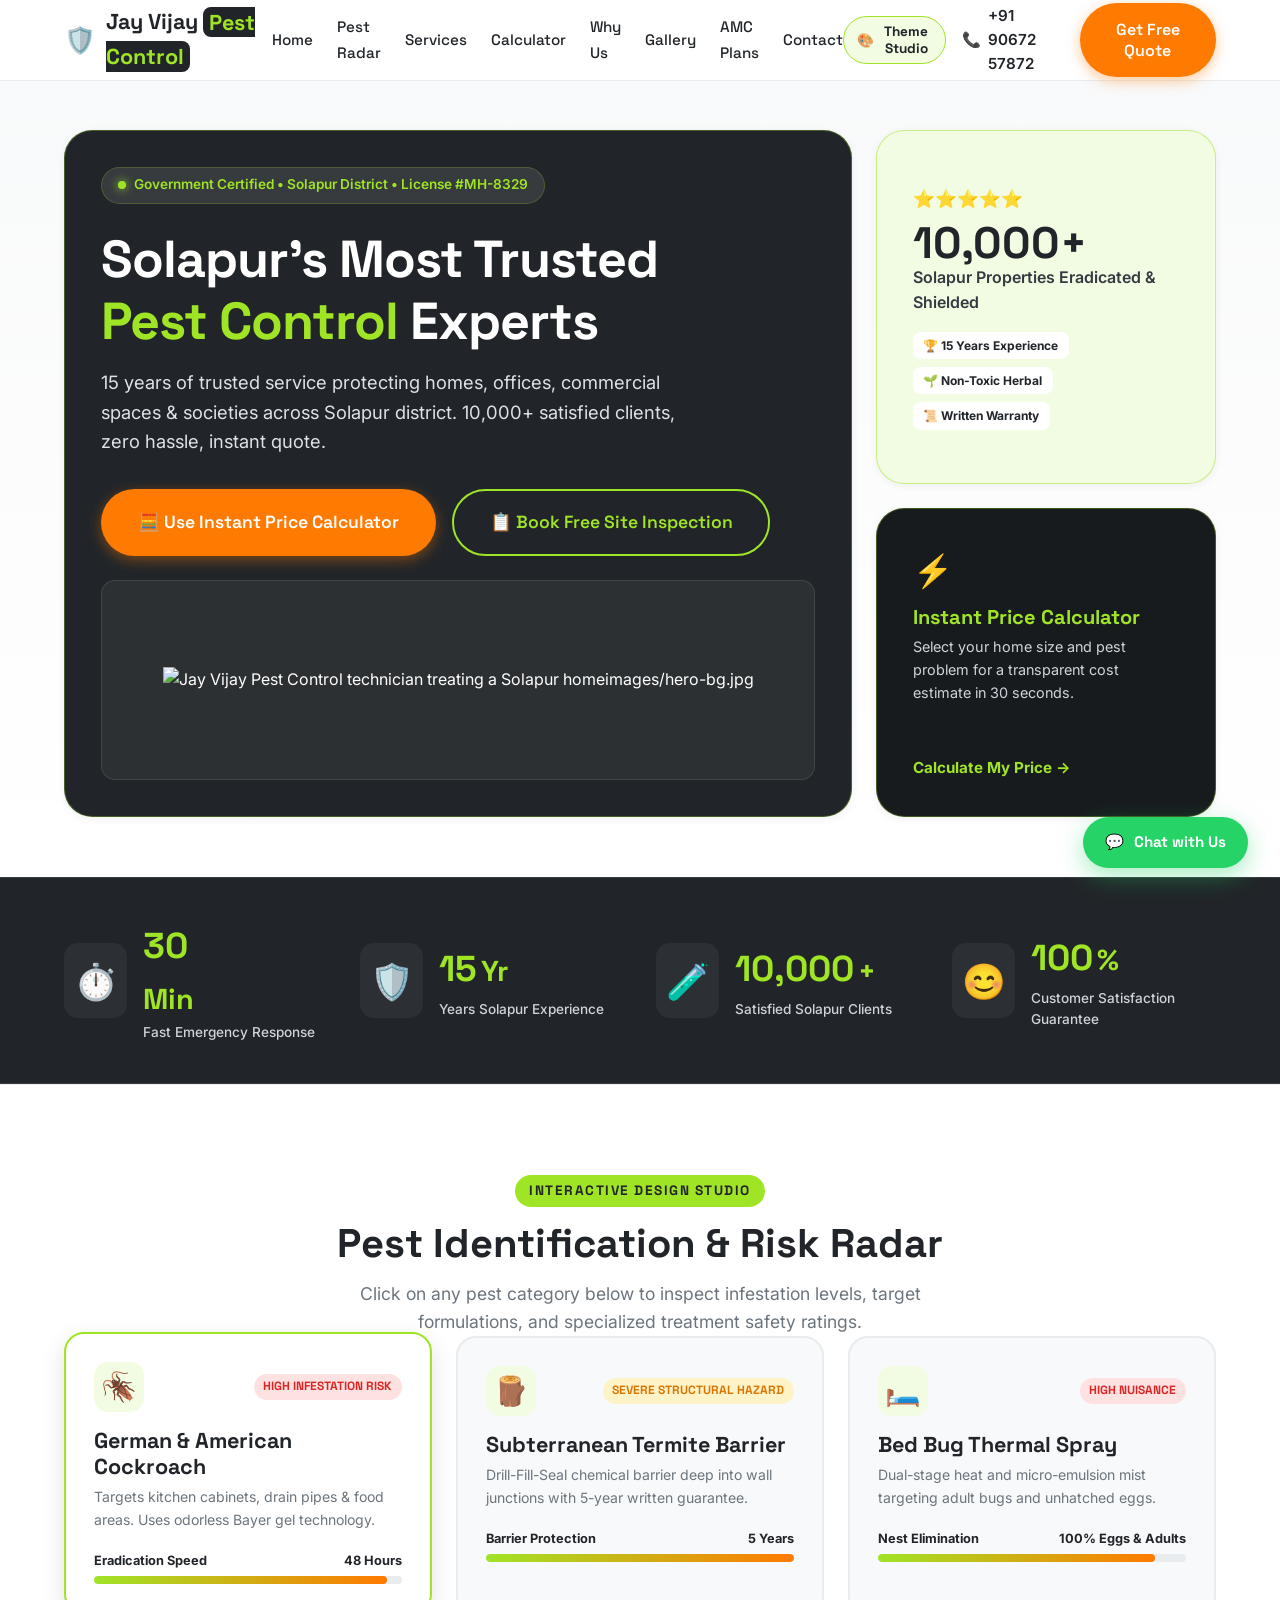
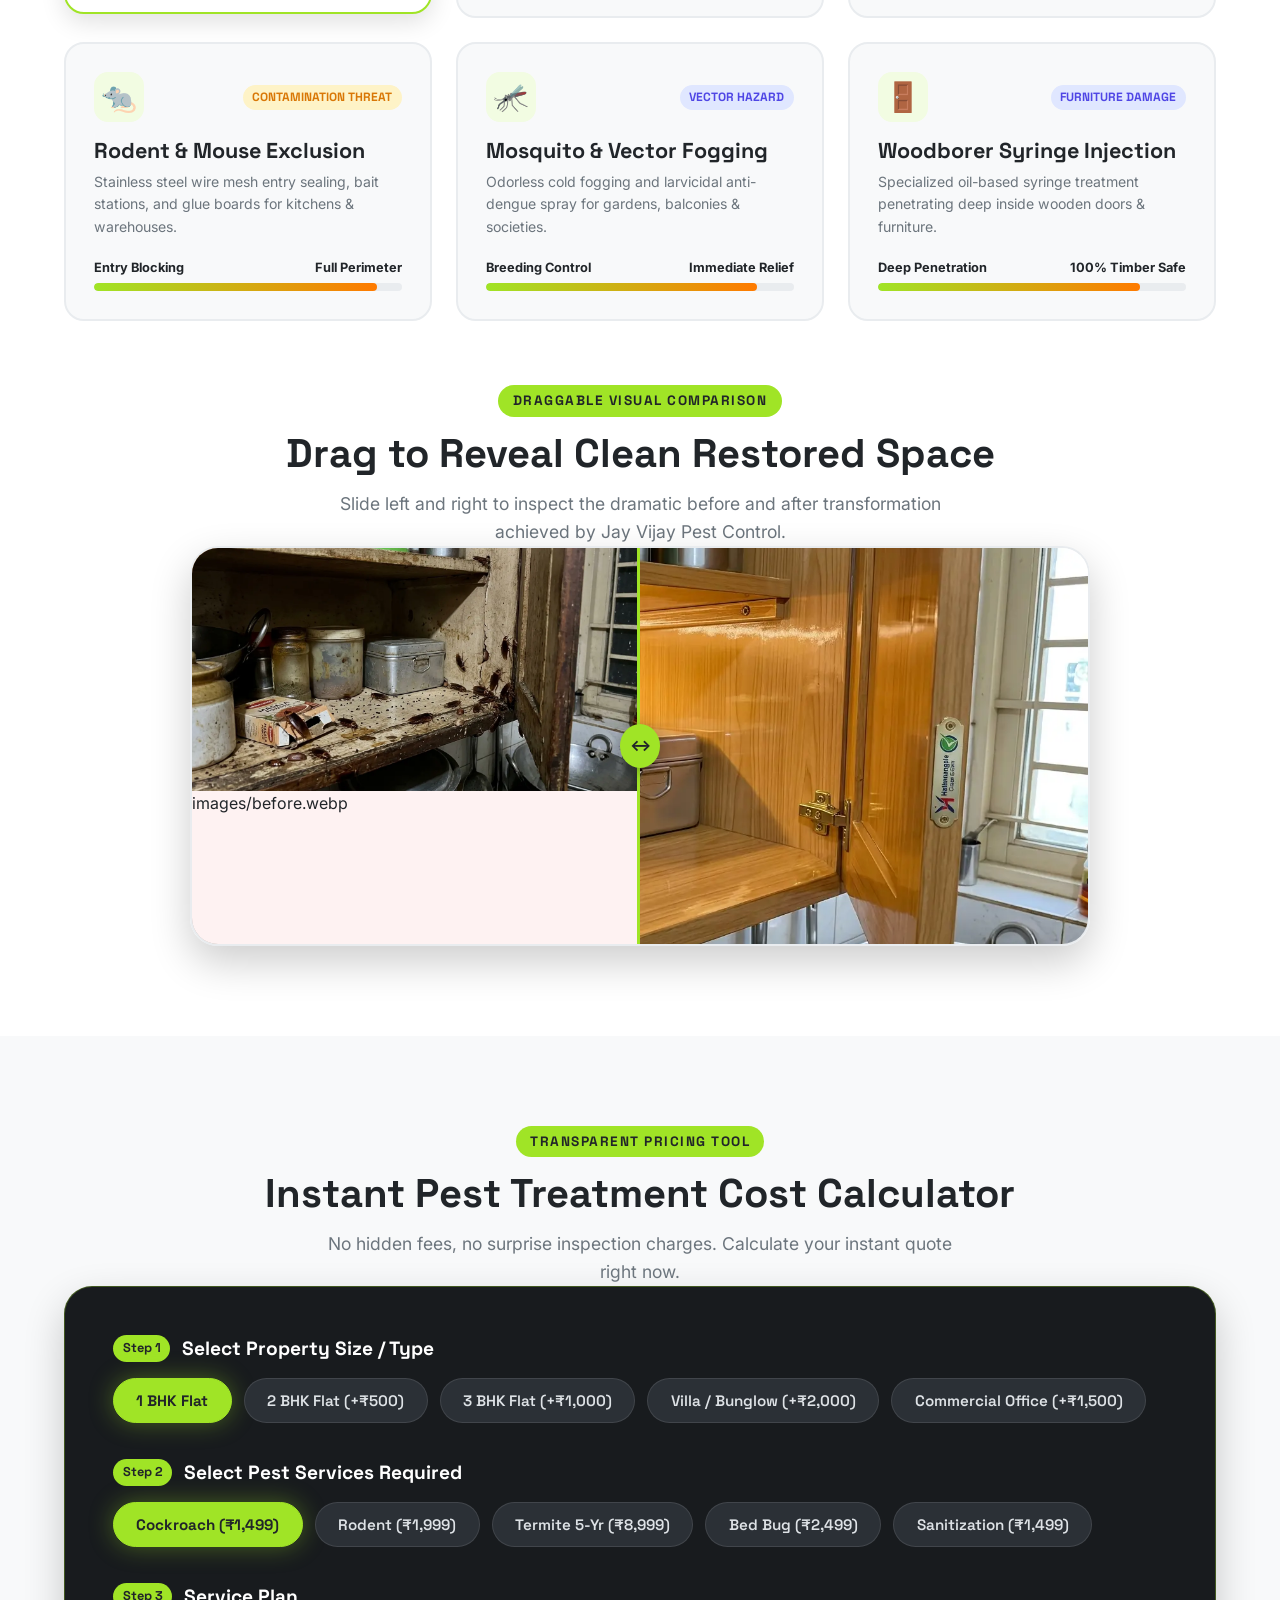
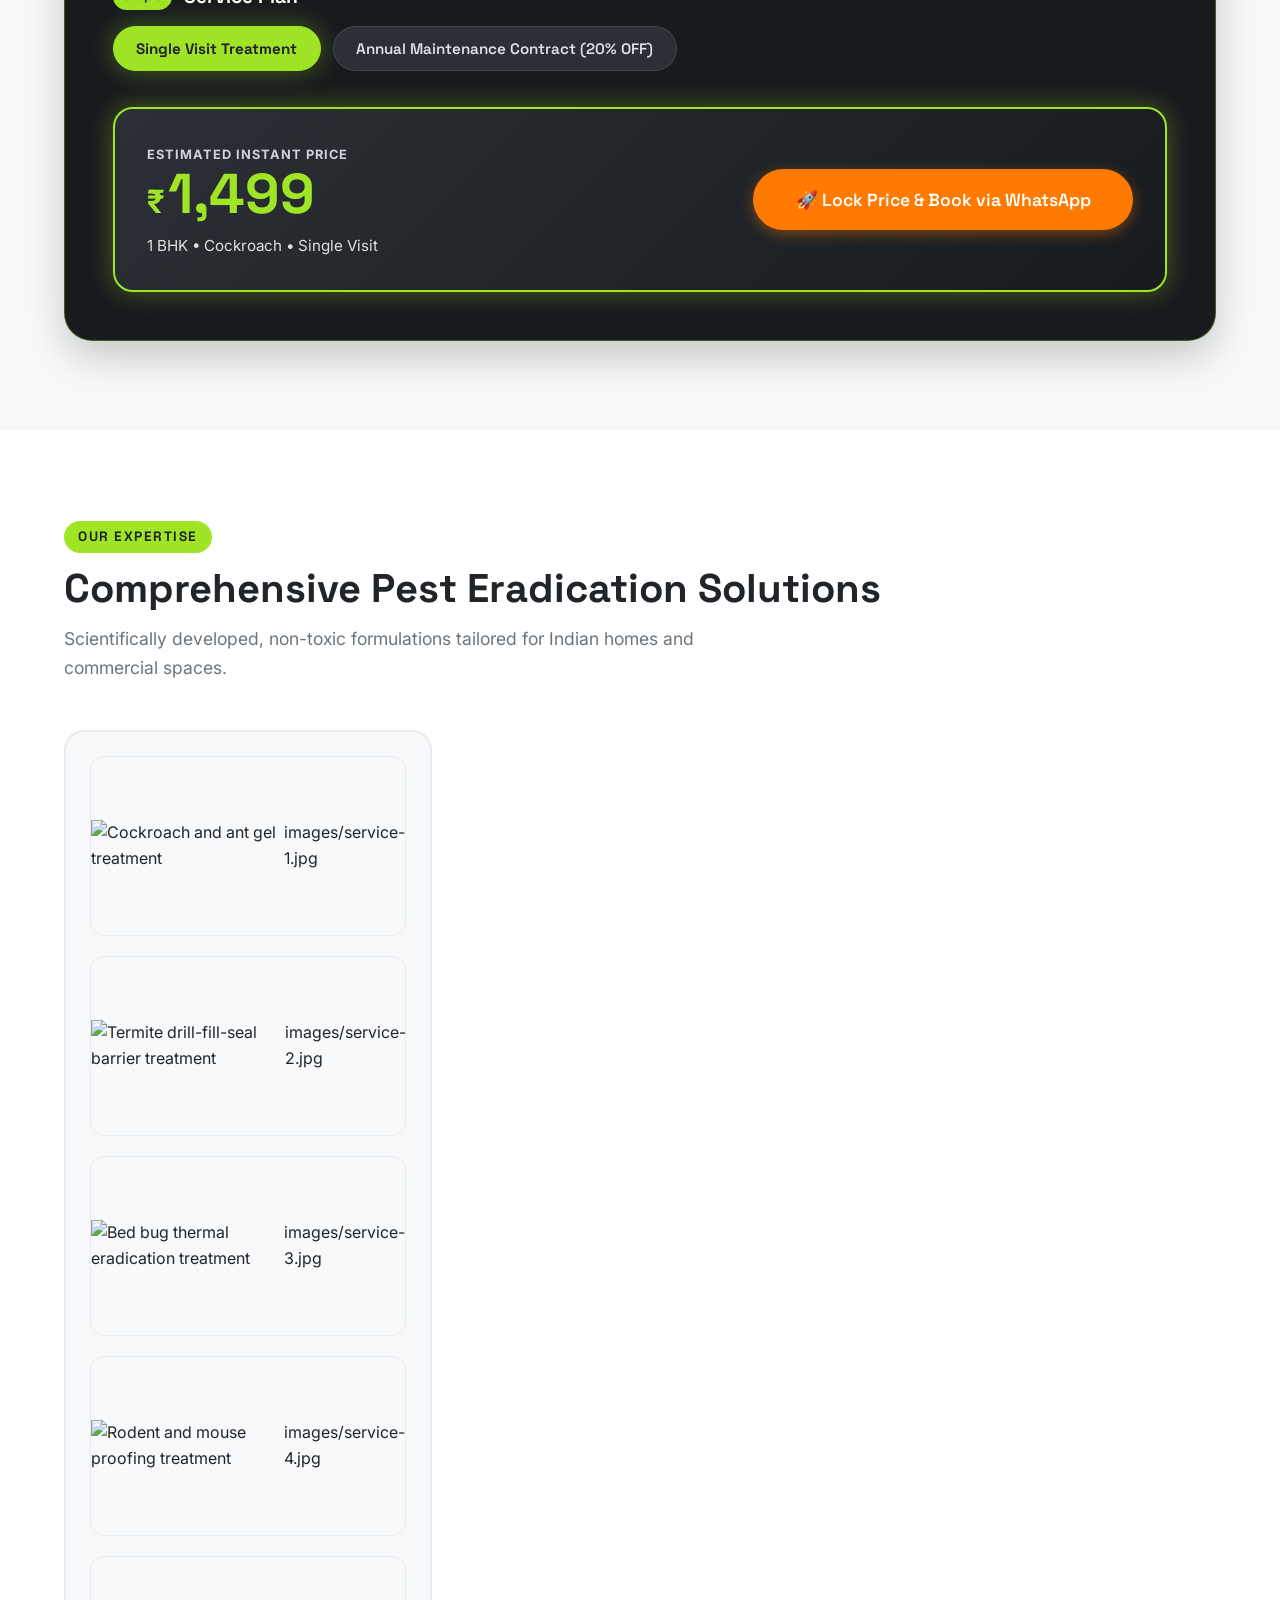
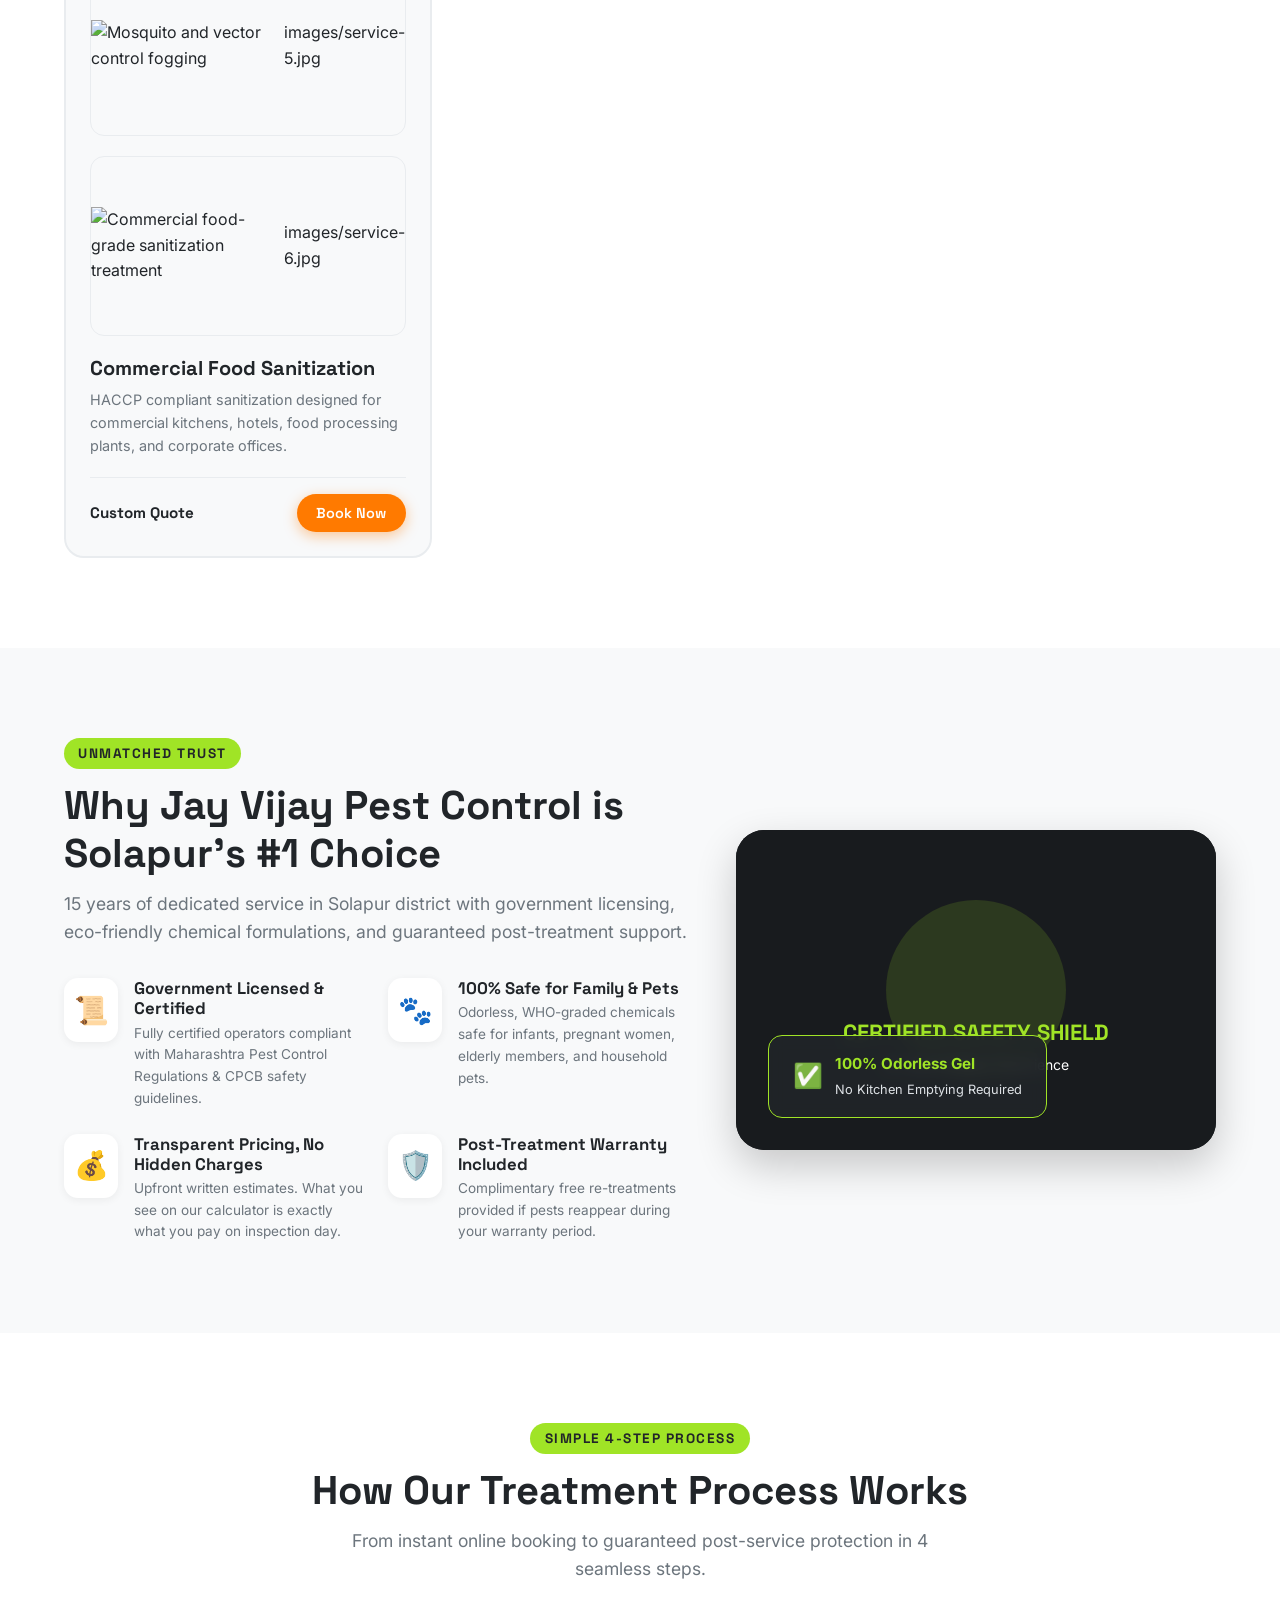
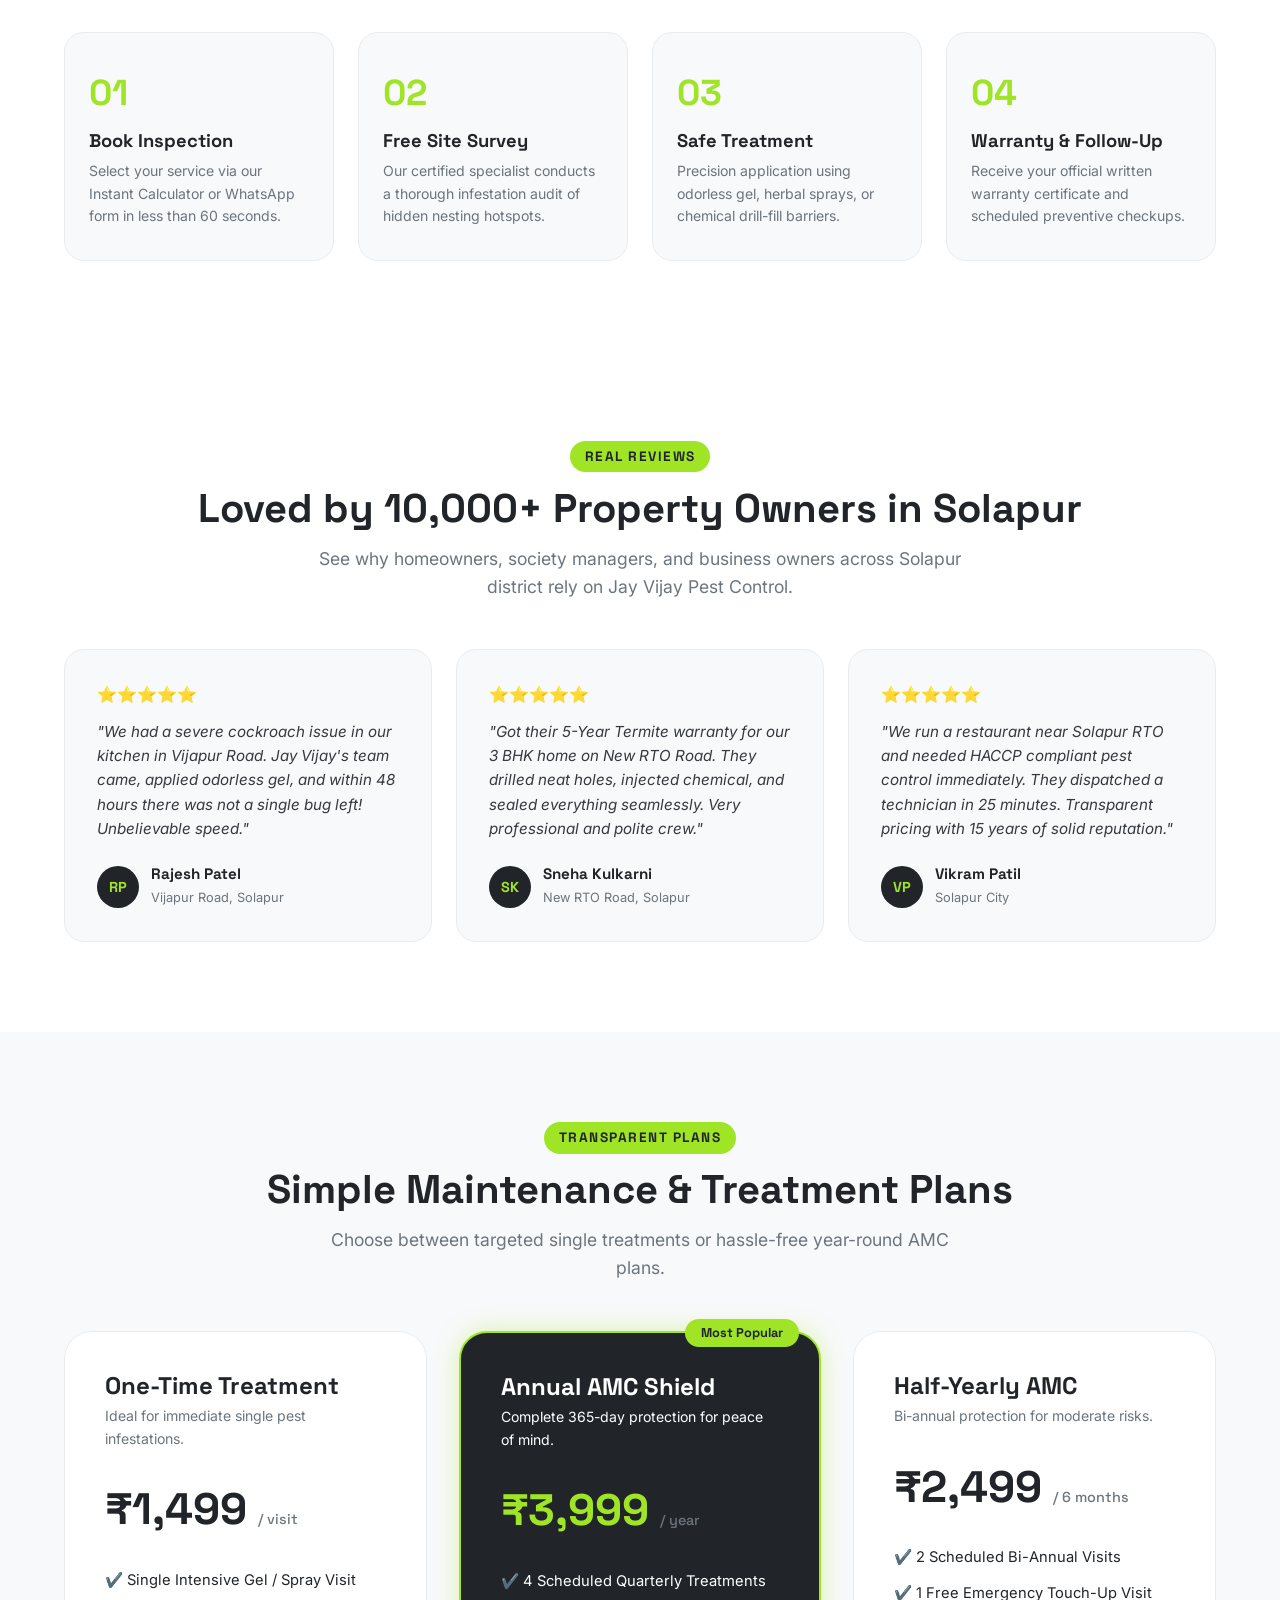
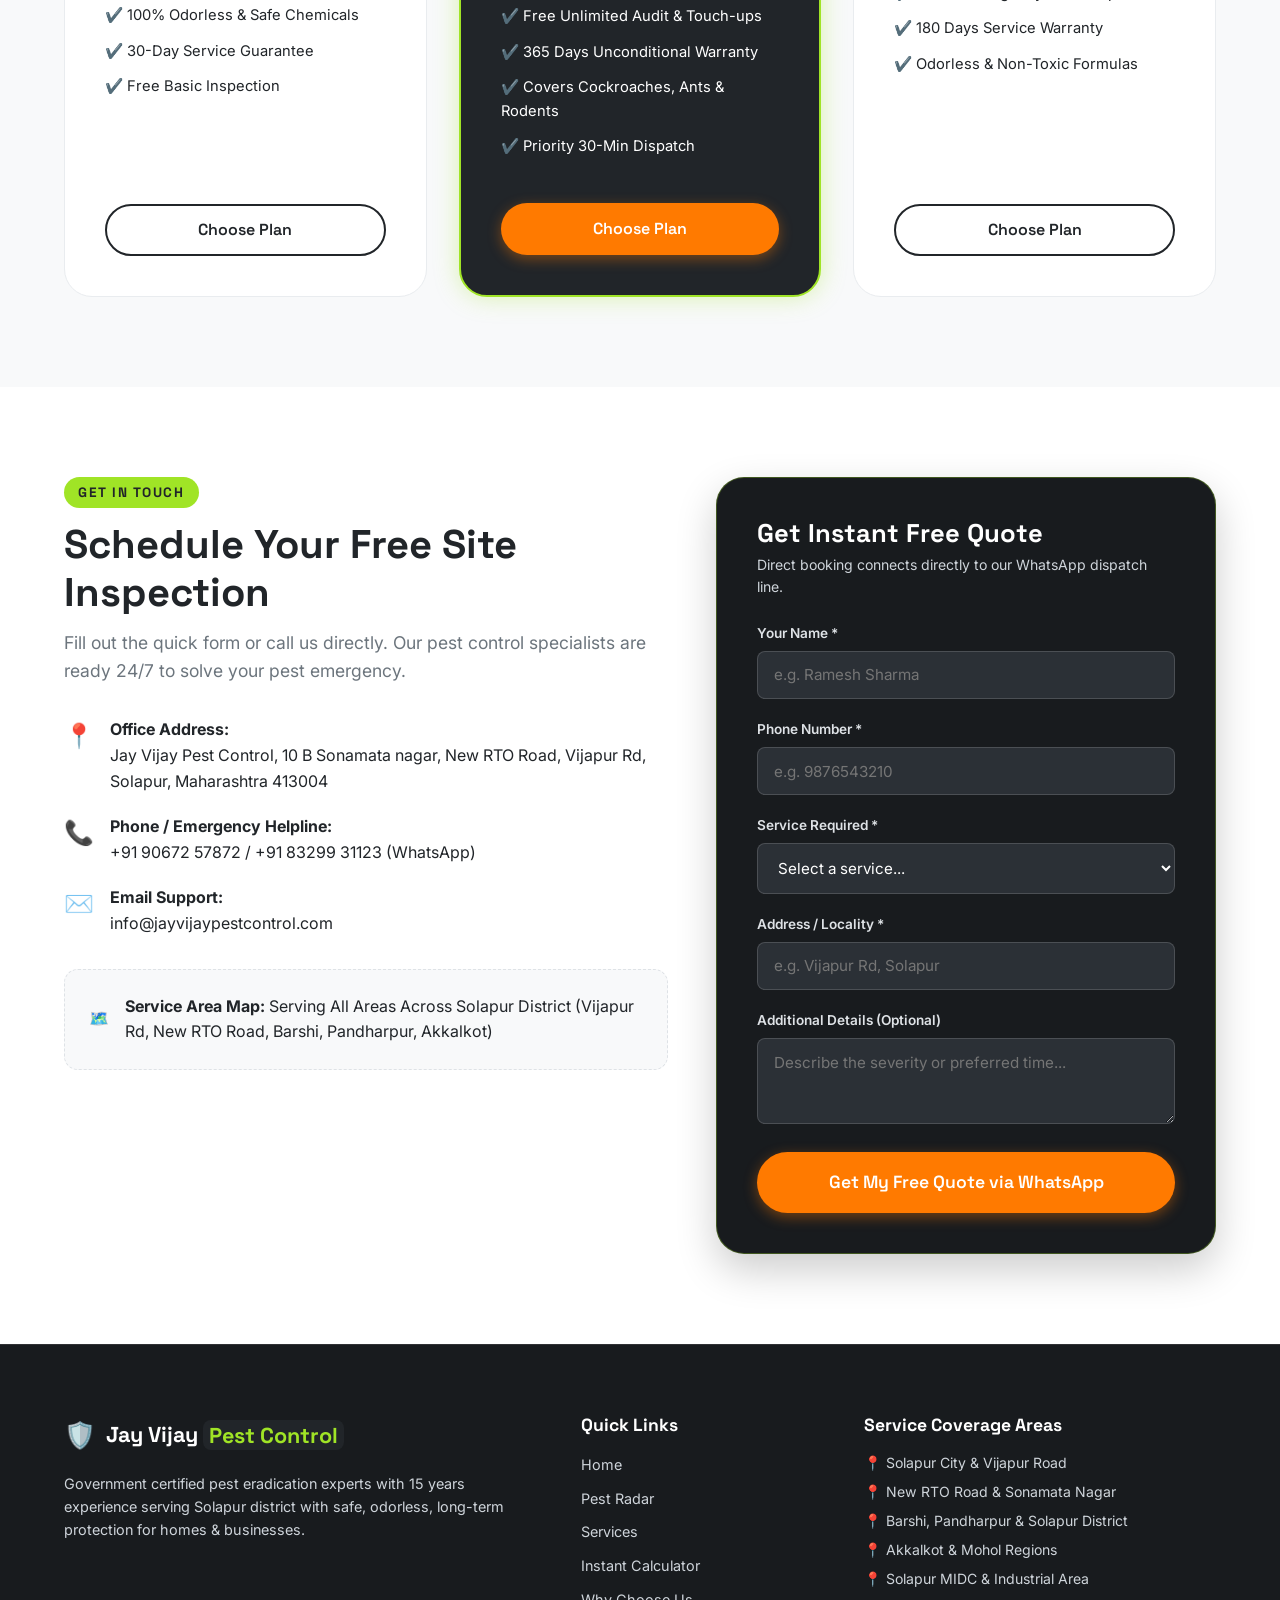
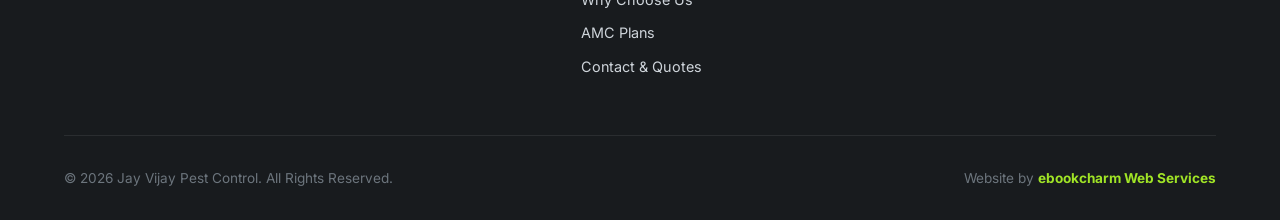
==== commit 88a8ff08: "Add image placeholders for service cards Updated service cards to include image placeholders for ser" ====
--- a/index.html
+++ b/index.html
@@ -317,12 +317,12 @@
                     <div class="before-after-slider-container" id="beforeAfterContainer">
                         <!-- After Layer (Clean Restored) -->
                         <div class="slider-img-layer after-layer photo-placeholder-wrapper">
-    <img src="images/after-1.jpg" alt="After pest control treatment — clean, restored space">
+    <img src="images/After pest control treatment.webp" alt="After pest control treatment — clean, restored space">
     <span class="img-placeholder-label">images/after.webp</span>
 </div>
 
 <div class="slider-img-layer before-layer photo-placeholder-wrapper" id="beforeLayer">
-    <img src="images/before-1.jpg" alt="Before pest control treatment — visible infestation">
+    <img src="images/Before pest control treatment.webp" alt="Before pest control treatment — visible infestation">
     <span class="img-placeholder-label">images/before.webp</span>
 </div>
 
@@ -415,113 +415,41 @@
                 <div class="services-bento-grid">
                     <!-- Service 1 (Featured Bento Card) -->
                     <div class="service-card bento-lg">
-                        <div class="service-vector-wrapper">
-                            <svg width="100%" height="180" viewBox="0 0 300 180" fill="none">
-                                <rect width="300" height="180" fill="#212529"/>
-                                <circle cx="150" cy="90" r="50" fill="#A0E426" fill-opacity="0.2"/>
-                                <text x="150" y="85" text-anchor="middle" font-size="42">🪳</text>
-                                <text x="150" y="130" text-anchor="middle" font-family="Space Grotesk" font-size="16" font-weight="bold" fill="#A0E426">Odorless Gel Tech</text>
-                            </svg>
-                        </div>
-                        <div class="service-content">
-                            <div class="service-badge">Most Popular</div>
-                            <h3 class="service-title">Cockroach & Ant Gel Eradication</h3>
-                            <p class="service-desc">Advanced odorless Bayer gel treatment applied in kitchen cabinets, drain pipes, and appliances. No need to vacate your home during application.</p>
-                            <div class="service-footer">
-                                <span class="service-price">Starting at ₹1,499</span>
-                                <button class="btn btn-orange btn-sm open-modal-btn" data-service="Cockroach & Ant Gel Eradication">Book Now</button>
-                            </div>
-                        </div>
-                    </div>
-
-                    <!-- Service 2 (Featured Bento Card) -->
-                    <div class="service-card bento-lg">
-                        <div class="service-vector-wrapper">
-                            <svg width="100%" height="180" viewBox="0 0 300 180" fill="none">
-                                <rect width="300" height="180" fill="#212529"/>
-                                <circle cx="150" cy="90" r="50" fill="#FF7A00" fill-opacity="0.2"/>
-                                <text x="150" y="85" text-anchor="middle" font-size="42">🪵</text>
-                                <text x="150" y="130" text-anchor="middle" font-family="Space Grotesk" font-size="16" font-weight="bold" fill="#FF7A00">5-Year Written Warranty</text>
-                            </svg>
-                        </div>
-                        <div class="service-content">
-                            <div class="service-badge warranty">5-Year Warranty</div>
-                            <h3 class="service-title">Termite Drill-Fill-Seal Barrier</h3>
-                            <p class="service-desc">Deep chemical barrier injected directly into wall-floor junctions and wooden fixtures. Complete colony elimination with a written 5-year guarantee.</p>
-                            <div class="service-footer">
-                                <span class="service-price">Starting at ₹8,999</span>
-                                <button class="btn btn-orange btn-sm open-modal-btn" data-service="Termite 5-Year Shield">Book Now</button>
-                            </div>
-                        </div>
-                    </div>
-
-                    <!-- Service 3 -->
-                    <div class="service-card">
-                        <div class="service-vector-wrapper">
-                            <svg width="100%" height="180" viewBox="0 0 300 180" fill="none">
-                                <rect width="300" height="180" fill="#F8F9FA"/>
-                                <text x="150" y="85" text-anchor="middle" font-size="42">🛏️</text>
-                                <text x="150" y="130" text-anchor="middle" font-family="Space Grotesk" font-size="15" font-weight="bold" fill="#212529">Thermal & Spray Eradication</text>
-                            </svg>
-                        </div>
-                        <div class="service-content">
-                            <h3 class="service-title">Bed Bug Thermal Eradication</h3>
-                            <p class="service-desc">Two-stage intensive spray and heat treatment targeting adult bugs and unhatched eggs in mattresses and furniture.</p>
-                            <div class="service-footer">
-                                <span class="service-price">Starting at ₹2,499</span>
-                                <button class="btn btn-orange btn-sm open-modal-btn" data-service="Bed Bug Thermal Eradication">Book Now</button>
-                            </div>
-                        </div>
-                    </div>
-
-                    <!-- Service 4 -->
-                    <div class="service-card">
-                        <div class="service-vector-wrapper">
-                            <svg width="100%" height="180" viewBox="0 0 300 180" fill="none">
-                                <rect width="300" height="180" fill="#F8F9FA"/>
-                                <text x="150" y="85" text-anchor="middle" font-size="42">🐀</text>
-                                <text x="150" y="130" text-anchor="middle" font-family="Space Grotesk" font-size="15" font-weight="bold" fill="#212529">Wire Mesh Perimeter Guard</text>
-                            </svg>
-                        </div>
-                        <div class="service-content">
-                            <h3 class="service-title">Rodent & Mouse Proofing</h3>
-                            <p class="service-desc">Multi-point entry blocking with wire mesh, bait stations, and glue boards for homes, restaurants, and warehouses.</p>
-                            <div class="service-footer">
-                                <span class="service-price">Starting at ₹1,999</span>
-                                <button class="btn btn-orange btn-sm open-modal-btn" data-service="Rodent Proofing Control">Book Now</button>
-                            </div>
-                        </div>
-                    </div>
-
-                    <!-- Service 5 -->
-                    <div class="service-card">
-                        <div class="service-vector-wrapper">
-                            <svg width="100%" height="180" viewBox="0 0 300 180" fill="none">
-                                <rect width="300" height="180" fill="#F8F9FA"/>
-                                <text x="150" y="85" text-anchor="middle" font-size="42">🦟</text>
-                                <text x="150" y="130" text-anchor="middle" font-family="Space Grotesk" font-size="15" font-weight="bold" fill="#212529">Anti-Dengue Cold Fogging</text>
-                            </svg>
-                        </div>
-                        <div class="service-content">
-                            <h3 class="service-title">Mosquito & Vector Control</h3>
-                            <p class="service-desc">Odorless cold fogging and larvicidal treatment for gardens, balconies, and housing society premises.</p>
-                            <div class="service-footer">
-                                <span class="service-price">Starting at ₹1,499</span>
-                                <button class="btn btn-orange btn-sm open-modal-btn" data-service="Mosquito Vector Control">Book Now</button>
-                            </div>
-                        </div>
-                    </div>
-
-                    <!-- Service 6 -->
-                    <div class="service-card">
-                        <div class="service-vector-wrapper">
-                            <svg width="100%" height="180" viewBox="0 0 300 180" fill="none">
-                                <rect width="300" height="180" fill="#F8F9FA"/>
-                                <text x="150" y="85" text-anchor="middle" font-size="42">🥗</text>
-                                <text x="150" y="130" text-anchor="middle" font-family="Space Grotesk" font-size="15" font-weight="bold" fill="#212529">HACCP Food-Grade Safe</text>
-                            </svg>
-                        </div>
-                        <div class="service-content">
+                        <!-- Service 1 — Cockroach & Ant Gel -->
+<div class="service-vector-wrapper photo-placeholder-wrapper">
+    <img src="images/service-1.jpg" alt="Cockroach and ant gel treatment">
+    <span class="img-placeholder-label">images/service-1.jpg</span>
+</div>
+
+<!-- Service 2 — Termite Drill-Fill-Seal -->
+<div class="service-vector-wrapper photo-placeholder-wrapper">
+    <img src="images/service-2.jpg" alt="Termite drill-fill-seal barrier treatment">
+    <span class="img-placeholder-label">images/service-2.jpg</span>
+</div>
+
+<!-- Service 3 — Bed Bug Thermal -->
+<div class="service-vector-wrapper photo-placeholder-wrapper">
+    <img src="images/service-3.jpg" alt="Bed bug thermal eradication treatment">
+    <span class="img-placeholder-label">images/service-3.jpg</span>
+</div>
+
+<!-- Service 4 — Rodent Proofing -->
+<div class="service-vector-wrapper photo-placeholder-wrapper">
+    <img src="images/service-4.jpg" alt="Rodent and mouse proofing treatment">
+    <span class="img-placeholder-label">images/service-4.jpg</span>
+</div>
+
+<!-- Service 5 — Mosquito Vector Control -->
+<div class="service-vector-wrapper photo-placeholder-wrapper">
+    <img src="images/service-5.jpg" alt="Mosquito and vector control fogging">
+    <span class="img-placeholder-label">images/service-5.jpg</span>
+</div>
+
+<!-- Service 6 — Commercial Food Sanitization -->
+<div class="service-vector-wrapper photo-placeholder-wrapper">
+    <img src="images/service-6.jpg" alt="Commercial food-grade sanitization treatment">
+    <span class="img-placeholder-label">images/service-6.jpg</span>
+</div>                        <div class="service-content">
                             <h3 class="service-title">Commercial Food Sanitization</h3>
                             <p class="service-desc">HACCP compliant sanitization designed for commercial kitchens, hotels, food processing plants, and corporate offices.</p>
                             <div class="service-footer">
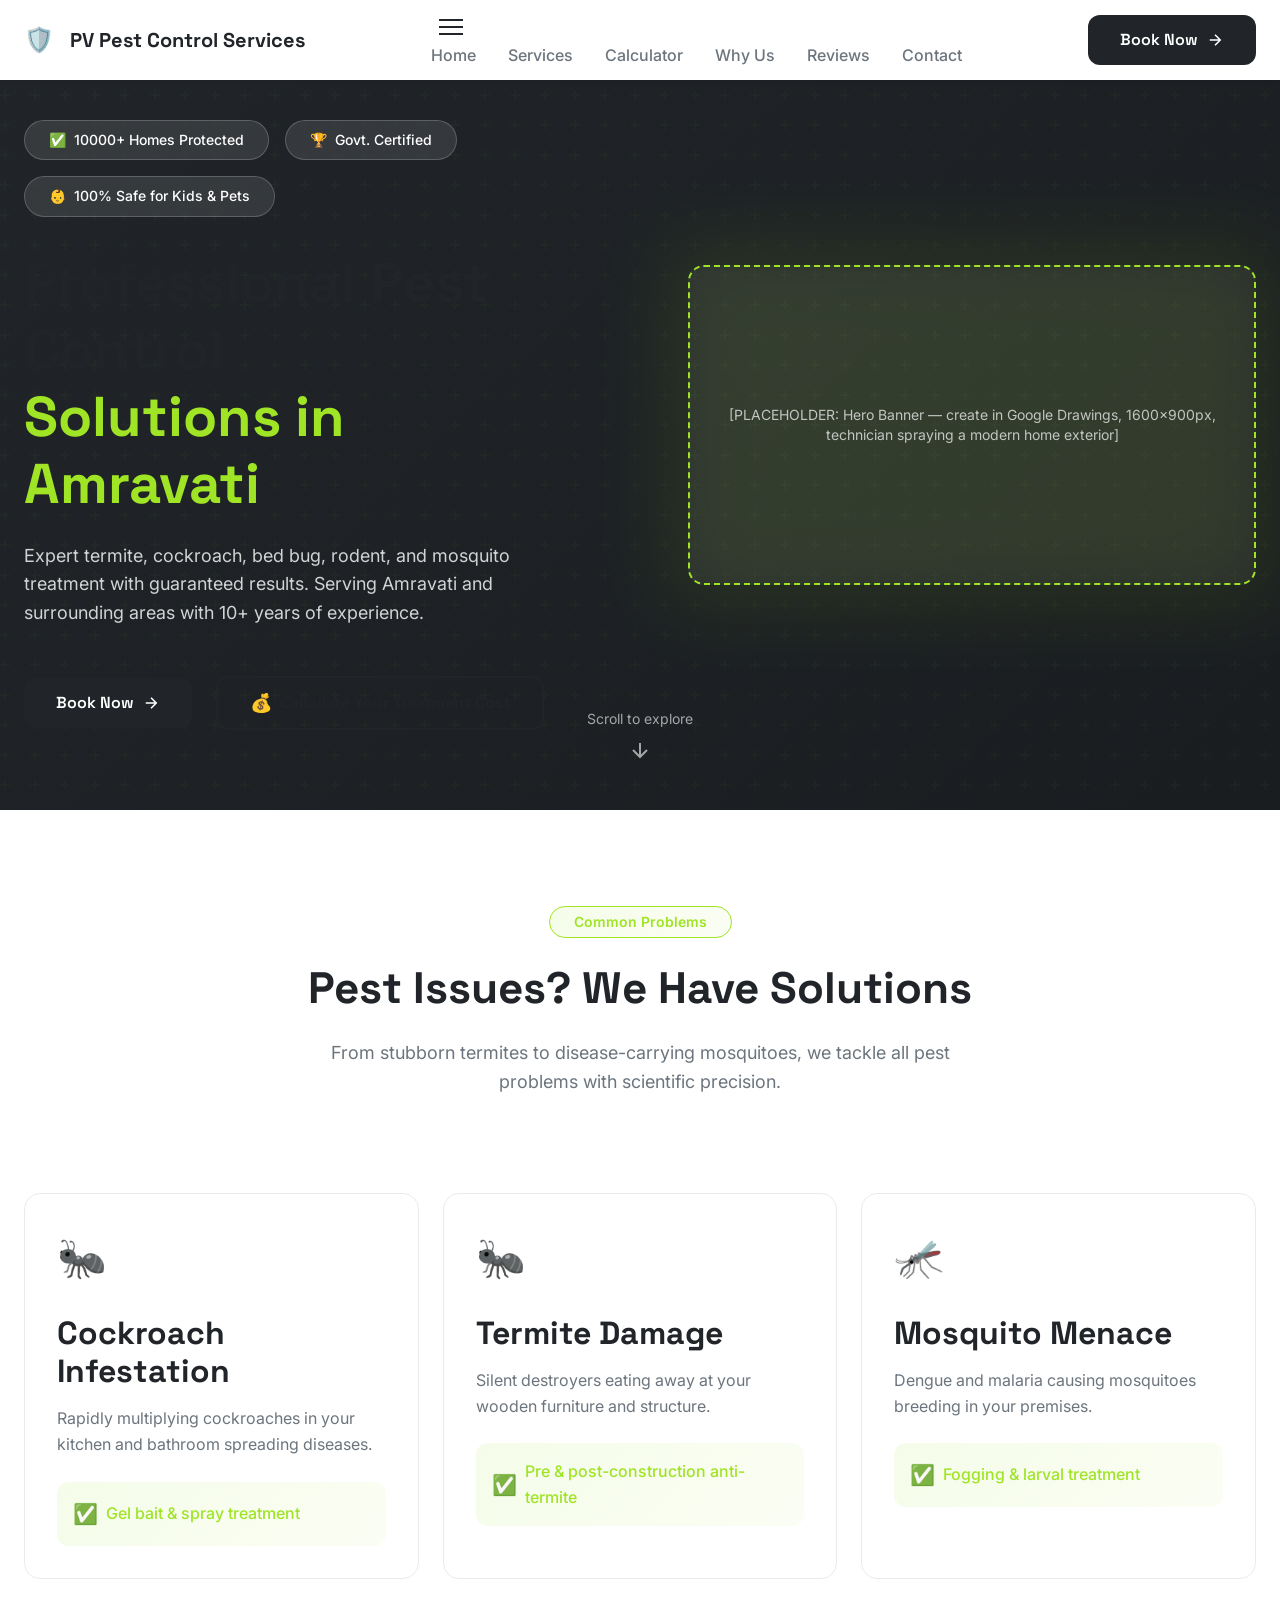
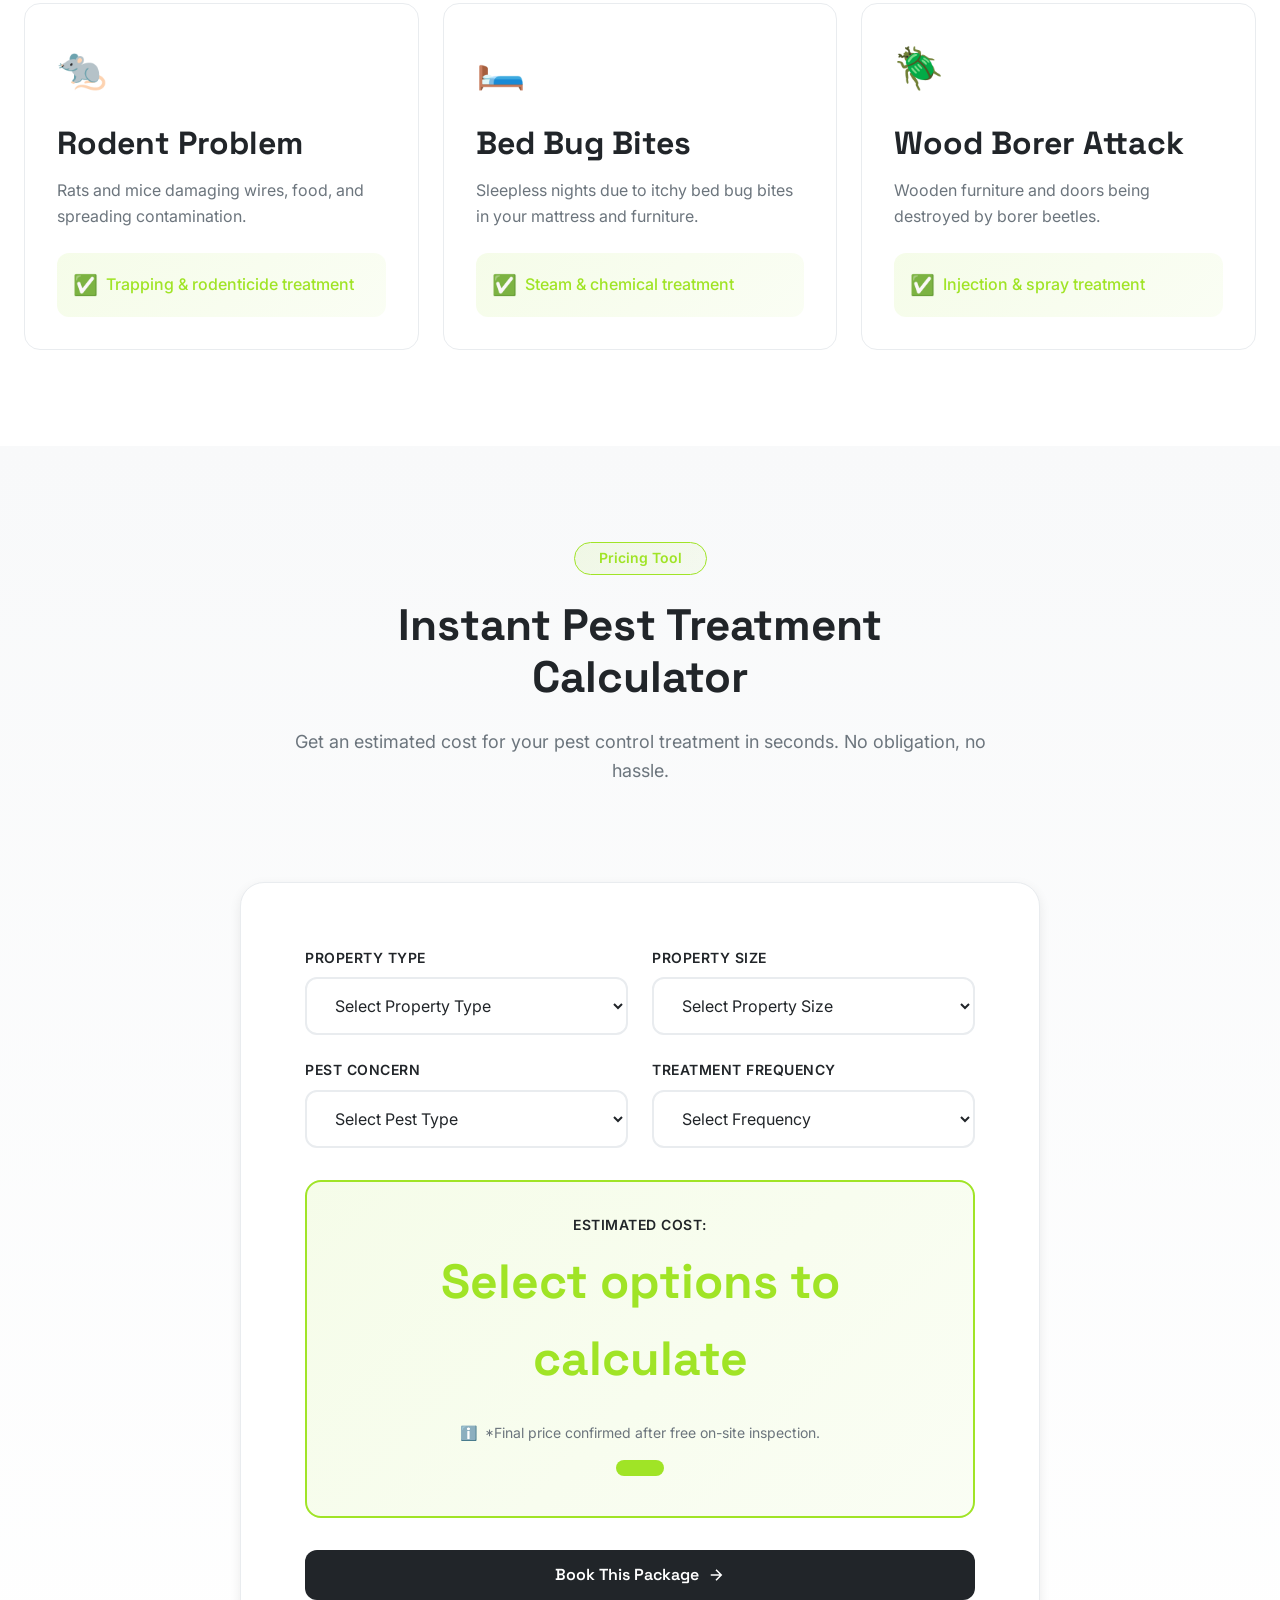
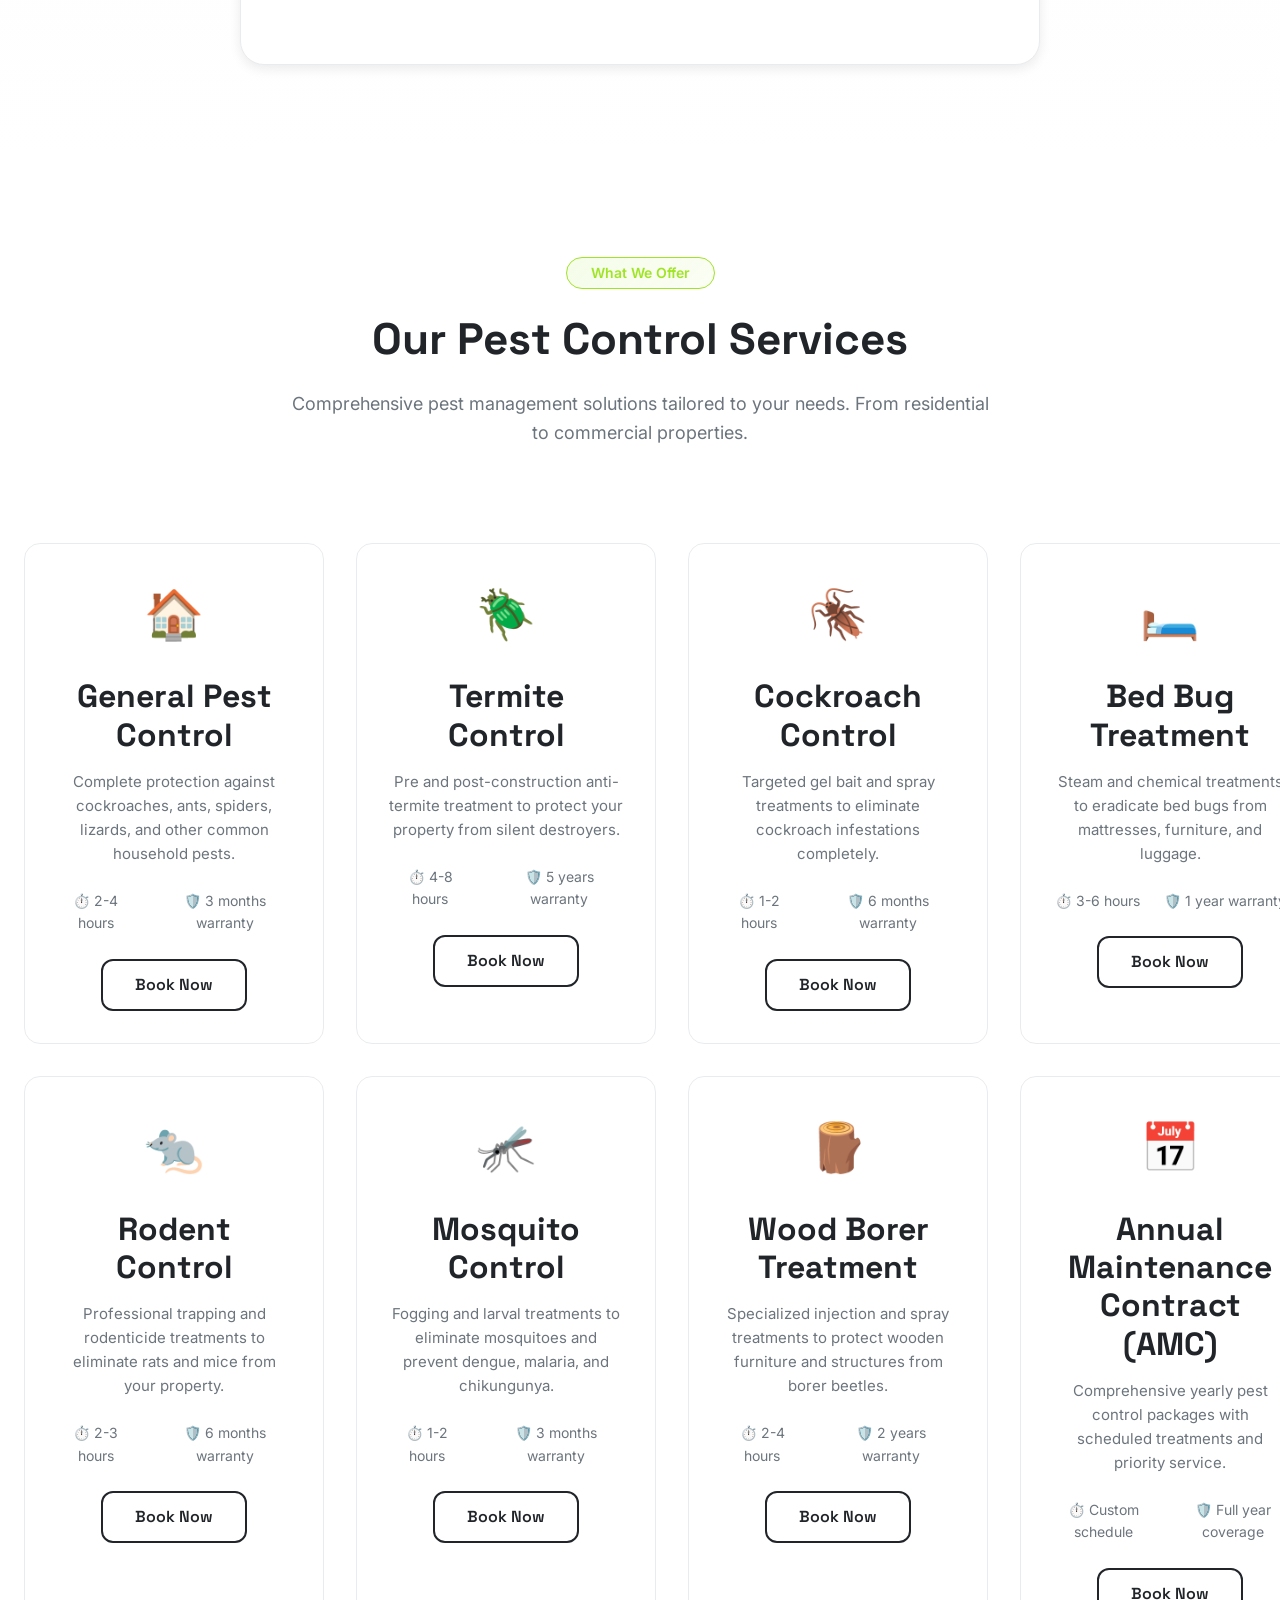
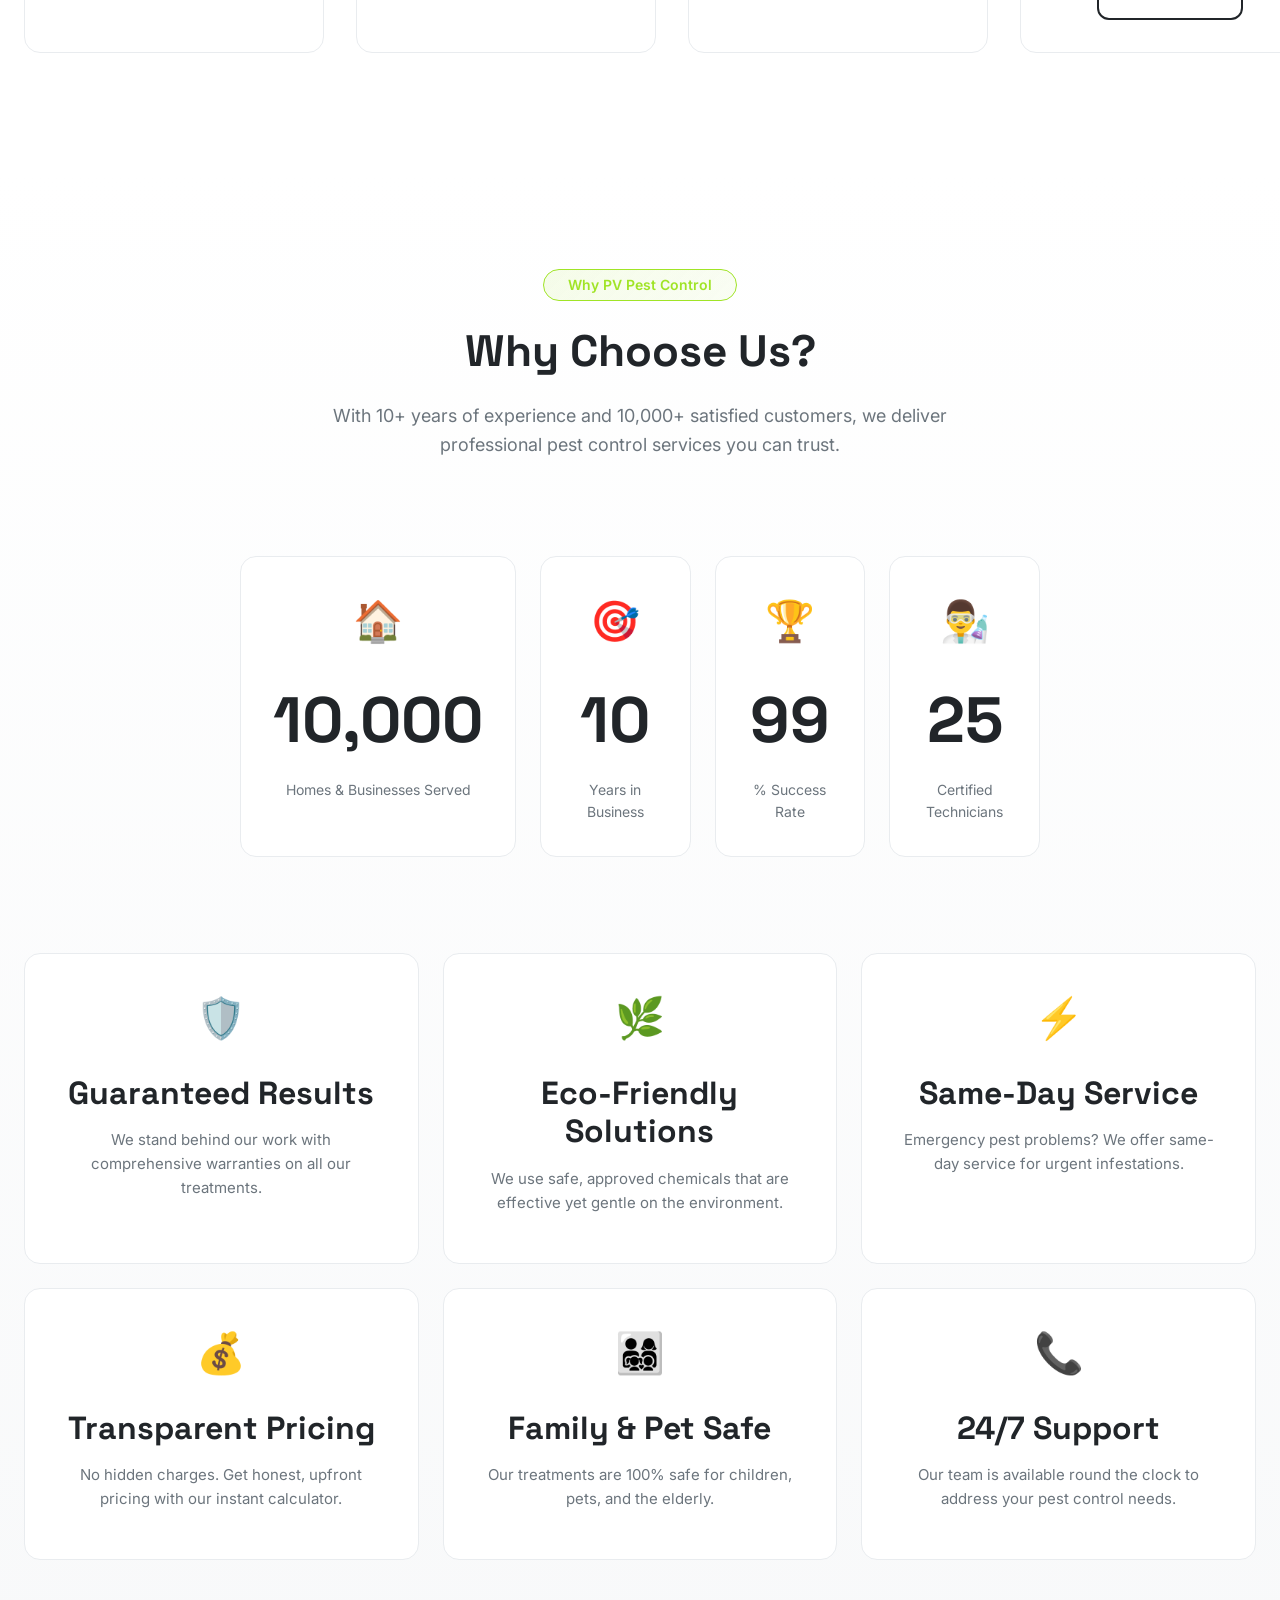
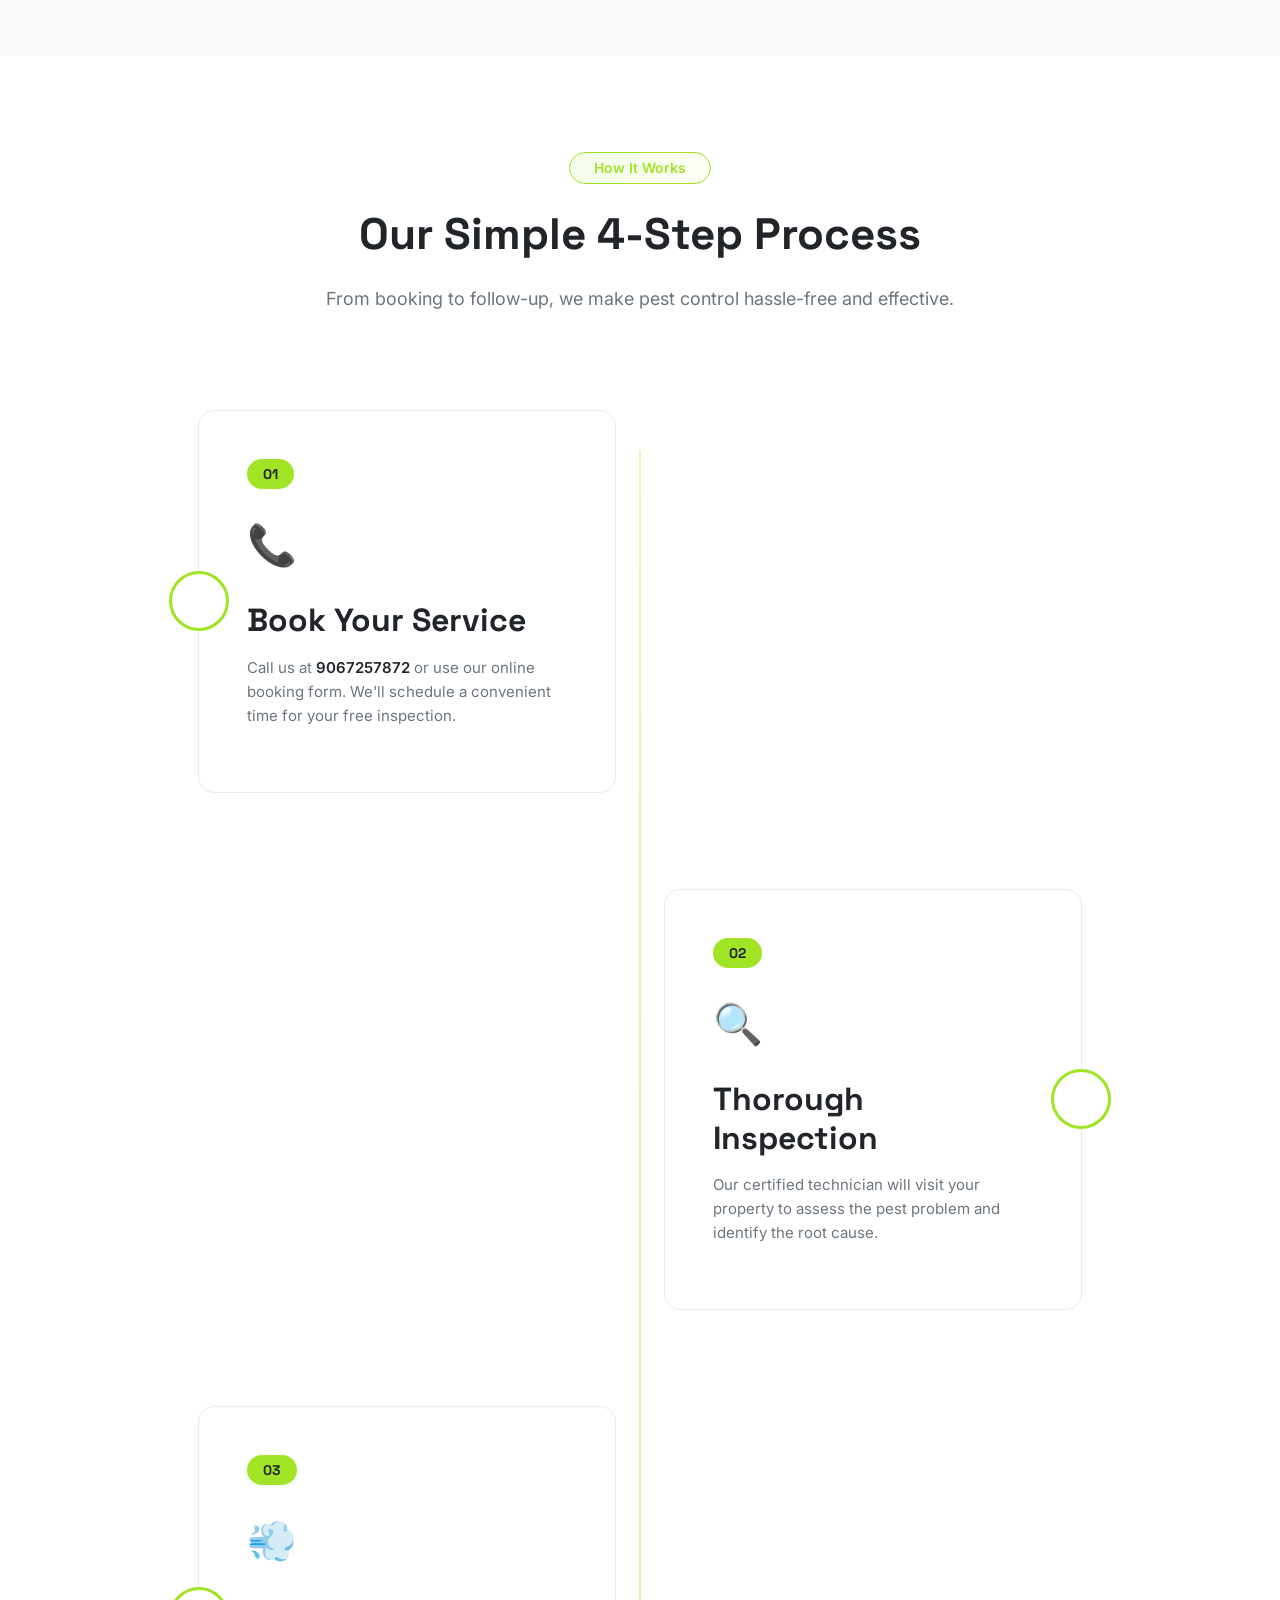
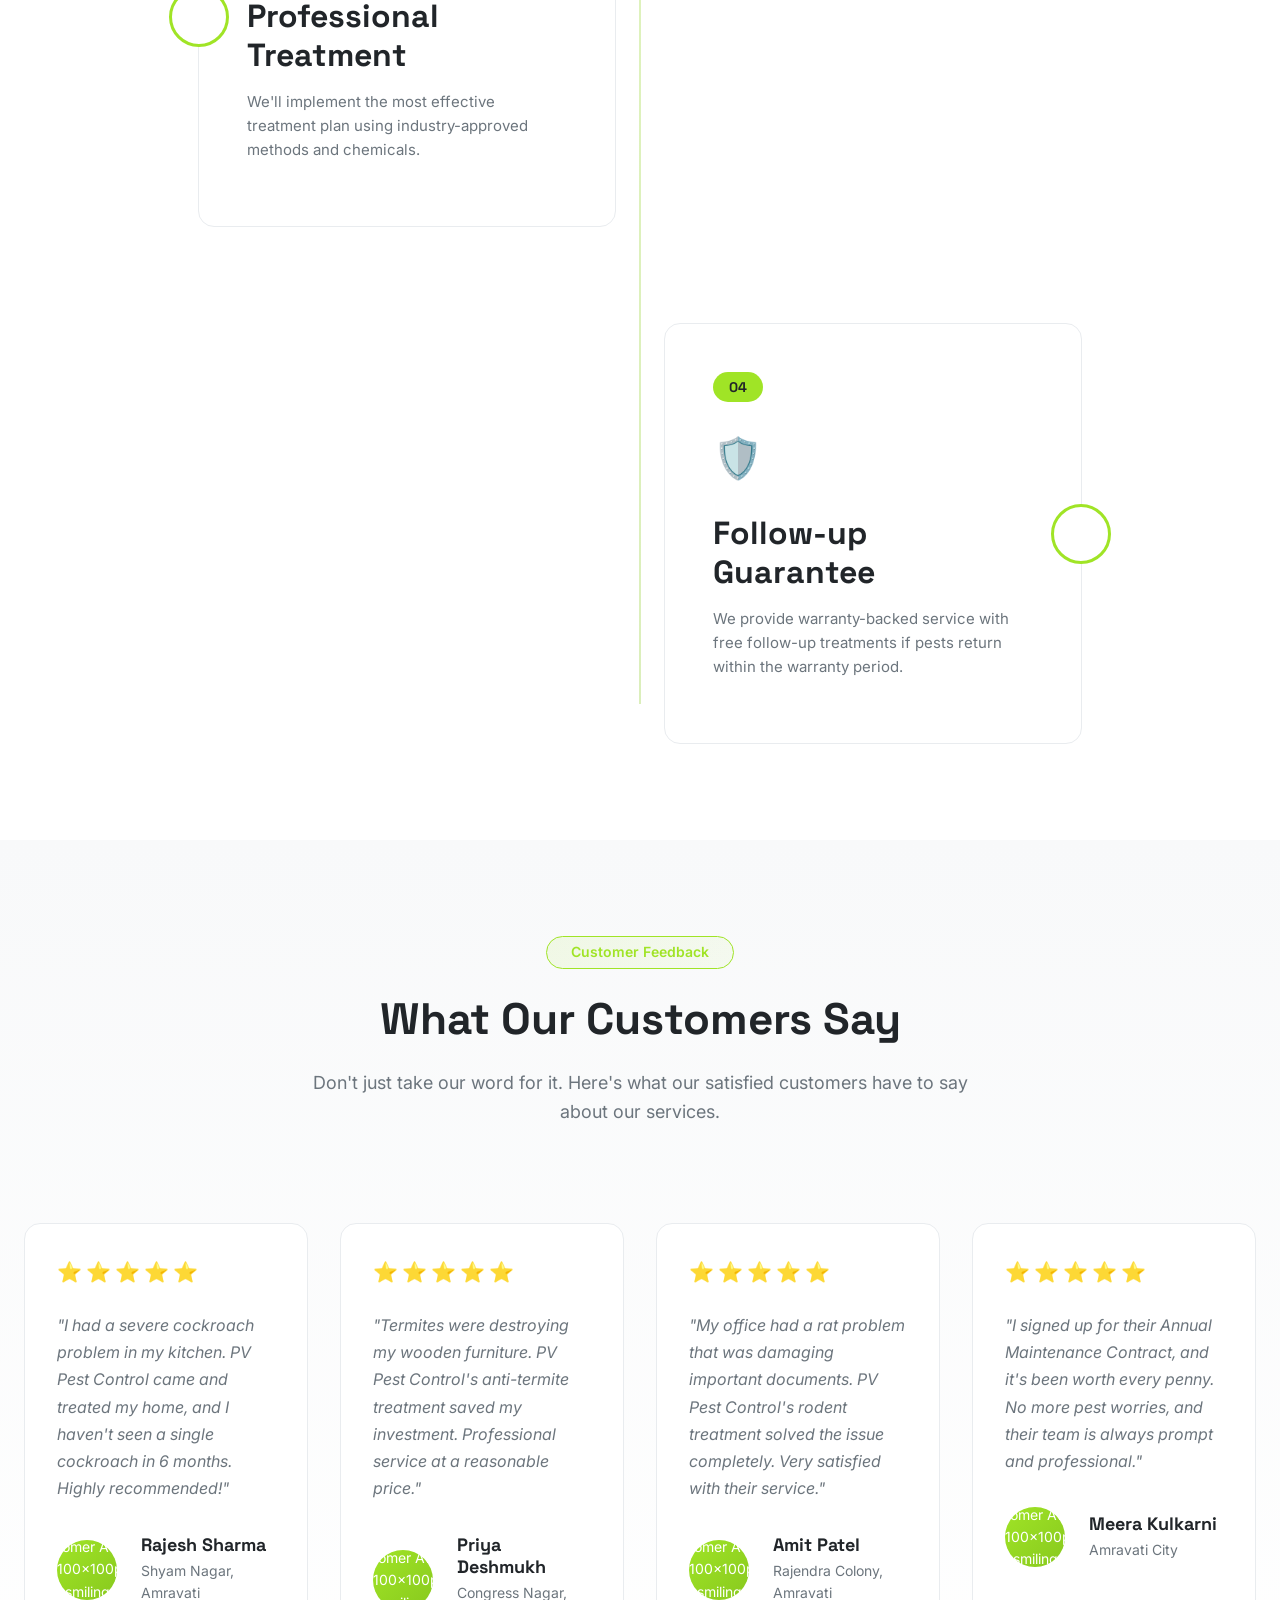
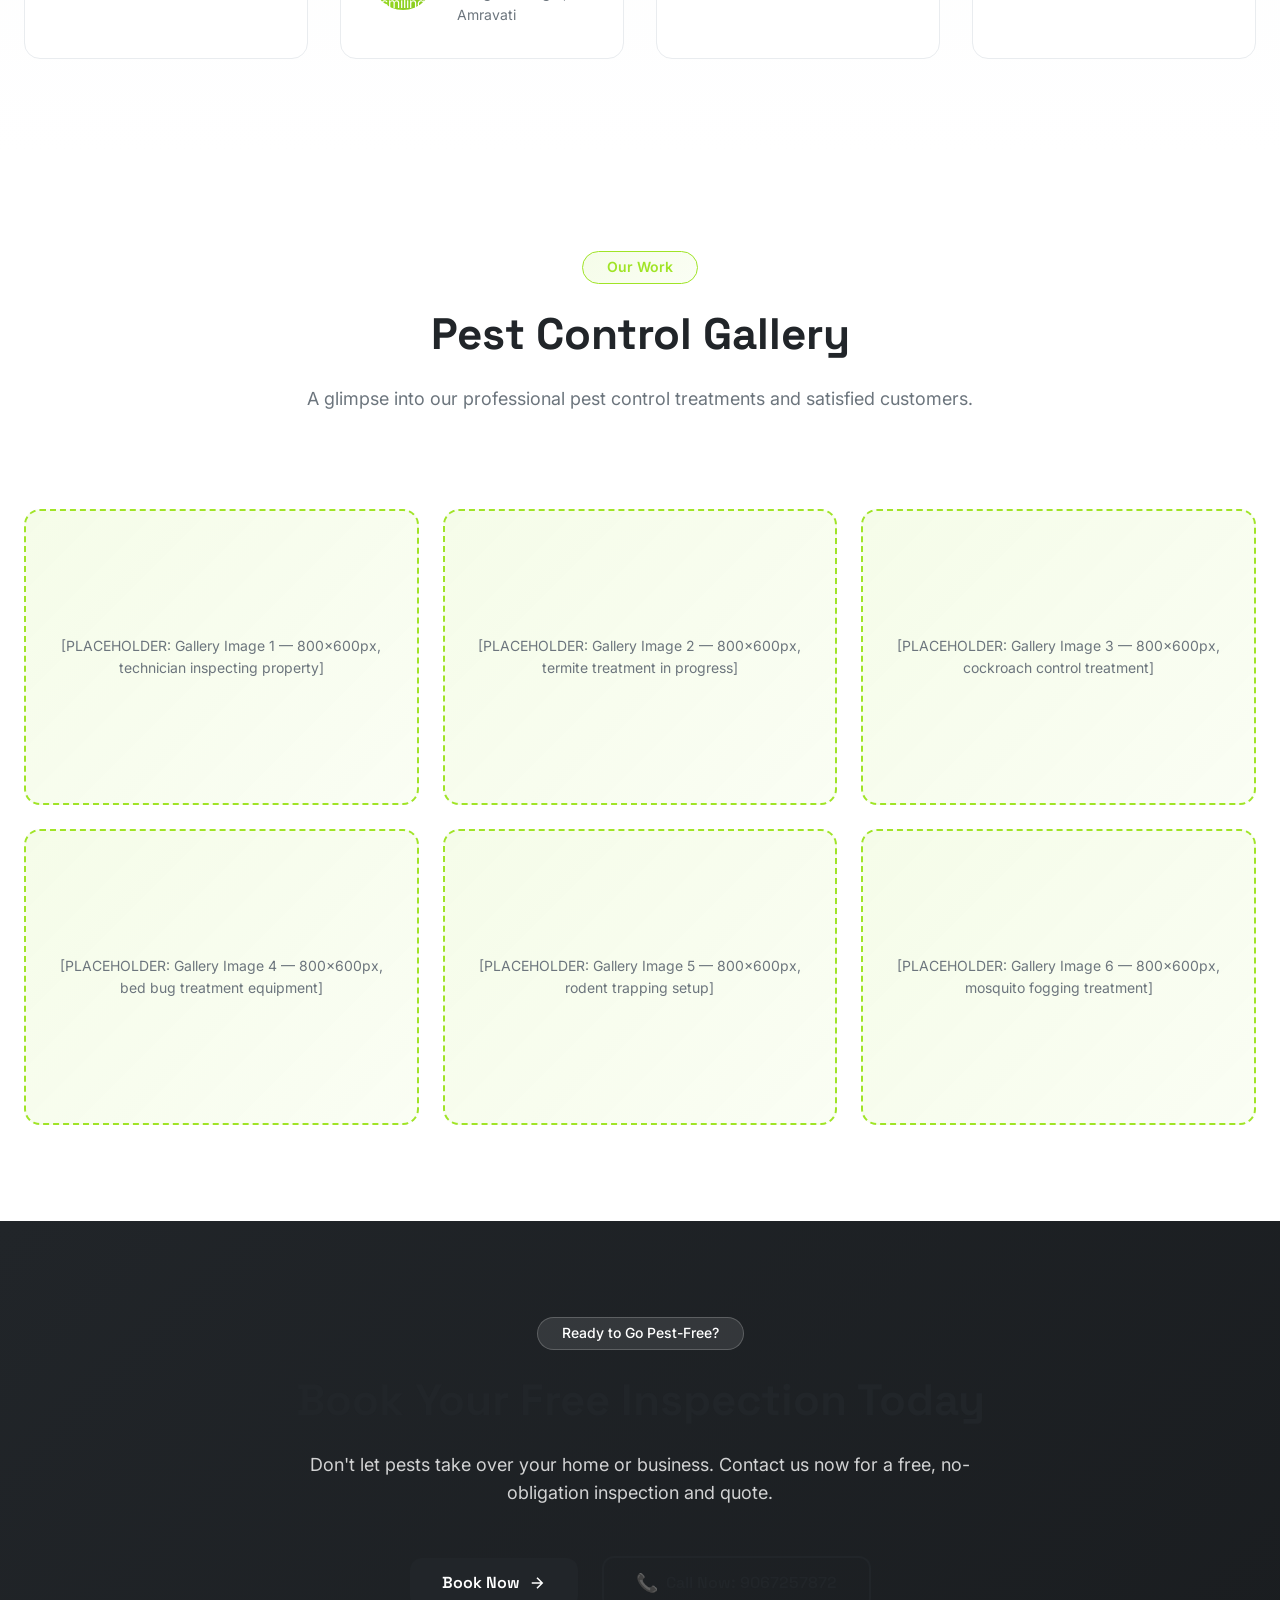
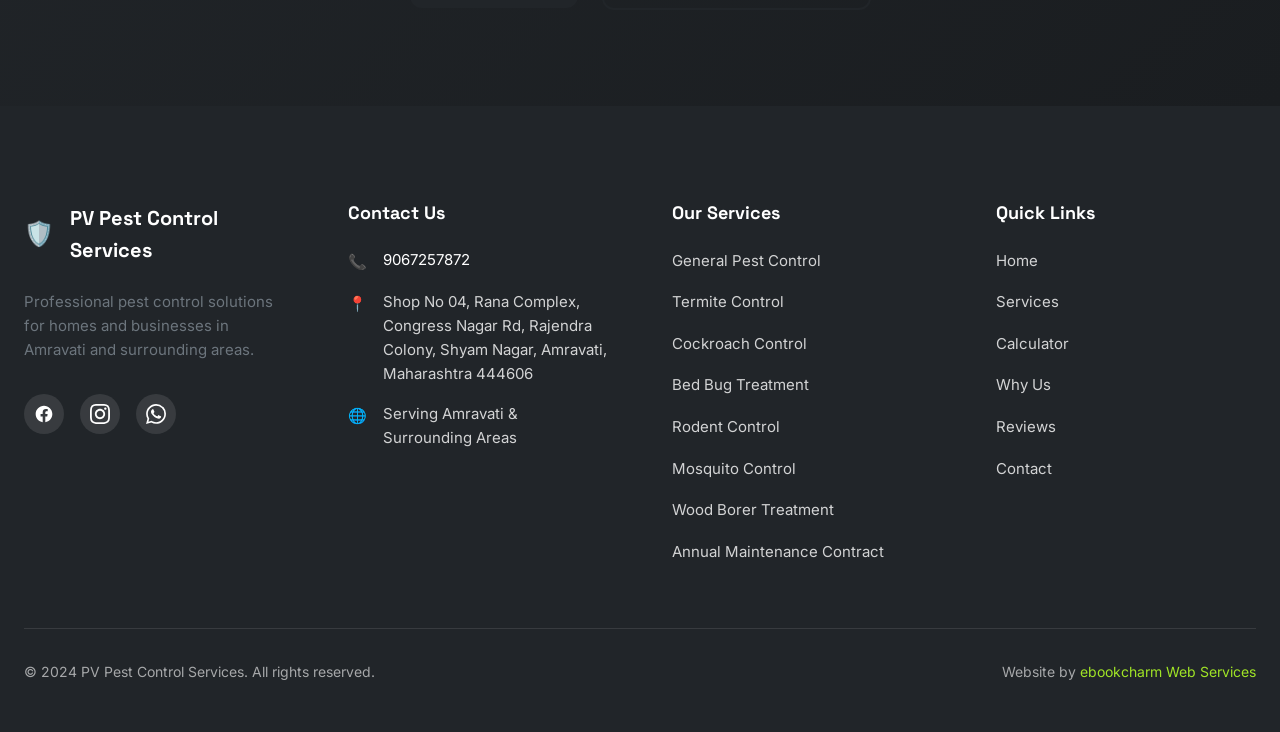
==== commit f1a28fca: "Add PV Pest Control Services website - Complete single-page site with calculator and booking modal F" ====
--- a/index.html
+++ b/index.html
@@ -3,938 +3,762 @@
 <head>
     <meta charset="UTF-8">
     <meta name="viewport" content="width=device-width, initial-scale=1.0">
-    <title>Jay Vijay Pest Control | Solapur's Most Trusted Pest Control Team</title>
-    <meta name="description" content="Jay Vijay Pest Control provides 100% safe, odorless, government-certified pest control services across Solapur district. 15 years experience & 10,000+ happy customers. Get instant quote!">
+    <meta name="description" content="PV Pest Control Services - Professional pest control solutions in Amravati, Maharashtra. Expert termite, cockroach, bed bug, rodent, and mosquito treatment with guaranteed results.">
+    <meta name="keywords" content="pest control, termite control, cockroach control, bed bug treatment, rodent control, mosquito control, AMC pest control, Amravati, Maharashtra">
+    <title>PV Pest Control Services | Professional Pest Control in Amravati</title>
     
-    <!-- Google Fonts: Space Grotesk & Inter -->
+    <!-- Google Fonts -->
     <link rel="preconnect" href="https://fonts.googleapis.com">
     <link rel="preconnect" href="https://fonts.gstatic.com" crossorigin>
-    <link href="https://fonts.googleapis.com/css2?family=Inter:wght@300;400;500;600;700&family=Space+Grotesk:wght@500;600;700&display=swap" rel="stylesheet">
+    <link href="https://fonts.googleapis.com/css2?family=Inter:wght@400;500;600&family=Space+Grotesk:wght@600;700&display=swap" rel="stylesheet">
+    
+    <!-- Favicon Placeholder -->
+    <link rel="icon" type="image/svg+xml" href="data:image/svg+xml,<svg xmlns='http://www.w3.org/2000/svg' viewBox='0 0 100 100'><text y='.9em' font-size='90'>🛡️</text></svg>">
     
     <!-- Stylesheet -->
     <link rel="stylesheet" href="style.css">
-
-    <!-- Google Analytics 4 (GA4) Snippet -->
-    <script async src="https://www.googletagmanager.com/gtag/js?id=G-XXXXXXXXXX"></script>
-    <script>
-      window.dataLayer = window.dataLayer || [];
-      function gtag(){dataLayer.push(arguments);}
-      gtag('js', new Date());
-      gtag('config', 'G-XXXXXXXXXX');
-    </script>
-
-    <!-- LocalBusiness JSON-LD Schema -->
-    <script type="application/ld+json">
-    {
-      "@context": "https://schema.org",
-      "@type": "LocalBusiness",
-      "name": "Jay Vijay Pest Control",
-      "telephone": "+919067257872",
-      "email": "info@jayvijaypestcontrol.com",
-      "address": {
-        "@type": "PostalAddress",
-        "streetAddress": "10 B Sonamata nagar, New RTO Road, Vijapur Rd",
-        "addressLocality": "Solapur",
-        "addressRegion": "Maharashtra",
-        "postalCode": "413004",
-        "addressCountry": "IN"
-      },
-      "url": "https://jayvijaypestcontrol.com",
-      "priceRange": "₹1499 - ₹12000",
-      "aggregateRating": {
-        "@type": "AggregateRating",
-        "ratingValue": "4.9",
-        "reviewCount": "1280"
-      }
-    }
-    </script>
+    
+    <!-- Defer non-critical JS -->
+    <script src="script.js" defer></script>
 </head>
-<body class="theme-urban-guard">
-
-    <!-- 1. HEADER & NAVIGATION -->
-    <header class="site-header" id="header">
-        <div class="container header-inner">
-            <a href="#hero" class="brand-logo" aria-label="Jay Vijay Pest Control Home">
+<body>
+    <!-- Sticky Header -->
+    <header class="header" id="header">
+        <div class="container header-container">
+            <a href="#" class="logo">
                 <span class="logo-icon">🛡️</span>
-                <span class="logo-text">Jay Vijay <span class="accent-text">Pest Control</span></span>
+                <span class="logo-text">PV Pest Control Services</span>
             </a>
-
-            <nav class="main-nav" aria-label="Main Navigation">
+            <nav class="nav" id="nav">
+                <button class="nav-toggle" id="nav-toggle" aria-label="Toggle navigation">
+                    <span></span>
+                    <span></span>
+                    <span></span>
+                </button>
                 <ul class="nav-list">
-                    <li><a href="#hero" class="nav-link">Home</a></li>
-                    <li><a href="#design-showcase" class="nav-link">Pest Radar</a></li>
+                    <li><a href="#home" class="nav-link">Home</a></li>
                     <li><a href="#services" class="nav-link">Services</a></li>
                     <li><a href="#calculator" class="nav-link">Calculator</a></li>
                     <li><a href="#why-us" class="nav-link">Why Us</a></li>
-                    <li><a href="#gallery" class="nav-link">Gallery</a></li>
-                    <li><a href="#pricing" class="nav-link">AMC Plans</a></li>
+                    <li><a href="#reviews" class="nav-link">Reviews</a></li>
                     <li><a href="#contact" class="nav-link">Contact</a></li>
                 </ul>
             </nav>
-
-            <div class="header-actions">
-                <button class="theme-pill-trigger theme-trigger-btn" type="button" aria-label="Customize theme design">
-                    🎨 <span>Theme Studio</span>
-                </button>
-                <a href="tel:+919067257872" class="phone-link">
-                    <span class="phone-icon">📞</span>
-                    <span class="phone-number">+91 90672 57872</span>
-                </a>
-                <button class="btn btn-orange open-modal-btn" data-service="General Consultation">Get Free Quote</button>
-                <button class="mobile-menu-toggle" id="mobileMenuToggle" aria-label="Toggle menu">
-                    <span></span><span></span><span></span>
-                </button>
-            </div>
+            <a href="#" class="btn btn-primary btn-book-now" id="header-book-btn">
+                <span>Book Now</span>
+                <svg class="btn-arrow" viewBox="0 0 24 24" fill="none" stroke="currentColor" stroke-width="2">
+                    <path d="M5 12h14M12 5l7 7-7 7"/>
+                </svg>
+            </a>
         </div>
     </header>
 
-    <main>
-        <!-- 2. HERO SECTION (BENTO GRID LAYOUT) -->
-        <section class="hero-section" id="hero">
-            <div class="container">
-                <div class="hero-bento-grid">
-                    <!-- Main Headline Bento Card -->
-                    <div class="bento-card bento-hero-main">
-                        <div>
-                            <div class="hero-badge">
-                                <span class="pulse-dot"></span>
-                                Government Certified • Solapur District • License #MH-8329
-                            </div>
-                            <h1 class="hero-title">
-                                Solapur's Most Trusted <br>
-                                <span class="highlight-lime">Pest Control</span> Experts
-                            </h1>
-                            <p class="hero-subtitle">
-                                15 years of trusted service protecting homes, offices, commercial spaces & societies across Solapur district. 10,000+ satisfied clients, zero hassle, instant quote.
-                            </p>
-                        </div>
-                        
-                        <div>
-                            <div class="hero-cta-group">
-                                <a href="#calculator" class="btn btn-orange btn-lg">
-                                    🧮 Use Instant Price Calculator
-                                </a>
-                                <button class="btn btn-outline-lime btn-lg open-modal-btn" data-service="Free Site Inspection">
-                                    📋 Book Free Site Inspection
-                                </button>
-                            </div>
-                            
-                            <!-- Vector Hero Illustration -->
-<div class="hero-vector-wrapper photo-placeholder-wrapper">
-    <img src="images/hero-bg.jpg" alt="Jay Vijay Pest Control technician treating a Solapur home">
-    <span class="img-placeholder-label">images/hero-bg.jpg</span>
-</div>
-                        </div>
-                    </div>
-
-                    <!-- Trust Stat Bento Card -->
-                    <div class="bento-card bento-trust-card">
-                        <div class="trust-stars">⭐⭐⭐⭐⭐</div>
-                        <div class="trust-stat-num">10,000+</div>
-                        <div class="trust-stat-label">Solapur Properties Eradicated & Shielded</div>
-                        <div class="trust-tags">
-                            <span class="tag">🏆 15 Years Experience</span>
-                            <span class="tag">🌱 Non-Toxic Herbal</span>
-                            <span class="tag">📜 Written Warranty</span>
-                        </div>
-                    </div>
-
-                    <!-- Instant Calculator Teaser Card -->
-                    <div class="bento-card bento-calc-teaser">
-                        <div>
-                            <div class="teaser-icon">⚡</div>
-                            <h3>Instant Price Calculator</h3>
-                            <p>Select your home size and pest problem for a transparent cost estimate in 30 seconds.</p>
-                        </div>
-                        <a href="#calculator" class="teaser-link">Calculate My Price →</a>
-                    </div>
-                </div>
-            </div>
-        </section>
-
-        <!-- 3. TRUST & STATS BAR -->
-        <section class="stats-bar-section">
-            <div class="container">
-                <div class="stats-grid">
-                    <div class="stat-item">
-                        <div class="stat-icon">⏱️</div>
-                        <div>
-                            <div class="stat-number" data-target="30">0</div>
-                            <span class="stat-unit">Min</span>
-                            <span class="stat-label">Fast Emergency Response</span>
-                        </div>
-                    </div>
-                    <div class="stat-item">
-                        <div class="stat-icon">🛡️</div>
-                        <div>
-                            <span class="stat-number" data-target="15">0</span>
-                            <span class="stat-plus">Yr</span>
-                            <span class="stat-label">Years Solapur Experience</span>
-                        </div>
-                    </div>
-                    <div class="stat-item">
-                        <div class="stat-icon">🧪</div>
-                        <div>
-                            <span class="stat-number" data-target="10000">0</span>
-                            <span class="stat-plus">+</span>
-                            <span class="stat-label">Satisfied Solapur Clients</span>
-                        </div>
-                    </div>
-                    <div class="stat-item">
-                        <div class="stat-icon">😊</div>
-                        <div>
-                            <span class="stat-number" data-target="100">0</span>
-                            <span class="stat-plus">%</span>
-                            <span class="stat-label">Customer Satisfaction Guarantee</span>
-                        </div>
-                    </div>
-                </div>
-            </div>
-        </section>
-
-        <!-- 4. DESIGN SHOWCASE & INTERACTIVE PEST RISK RADAR -->
-        <section class="design-showcase-section" id="design-showcase">
-            <div class="container">
-                <div class="section-header text-center">
-                    <span class="eyebrow-text">INTERACTIVE DESIGN STUDIO</span>
-                    <h2 class="section-title">Pest Identification & Risk Radar</h2>
-                    <p class="section-subtitle">Click on any pest category below to inspect infestation levels, target formulations, and specialized treatment safety ratings.</p>
-                </div>
-
-                <!-- Radar Grid Cards -->
-                <div class="pest-radar-grid">
-                    <!-- Pest 1 -->
-                    <div class="radar-card active" data-pest="German Cockroach">
-                        <div class="radar-card-header">
-                            <div class="radar-icon-badge">🪳</div>
-                            <span class="risk-tag risk-high">High Infestation Risk</span>
-                        </div>
-                        <h3 class="radar-title">German & American Cockroach</h3>
-                        <p class="radar-spec">Targets kitchen cabinets, drain pipes & food areas. Uses odorless Bayer gel technology.</p>
-                        <div class="radar-meter-label">
-                            <span>Eradication Speed</span>
-                            <span>48 Hours</span>
-                        </div>
-                        <div class="radar-progress-bar">
-                            <div class="radar-progress-fill" style="width: 95%;"></div>
-                        </div>
-                    </div>
-
-                    <!-- Pest 2 -->
-                    <div class="radar-card" data-pest="Subterranean Termite">
-                        <div class="radar-card-header">
-                            <div class="radar-icon-badge">🪵</div>
-                            <span class="risk-tag risk-severe">Severe Structural Hazard</span>
-                        </div>
-                        <h3 class="radar-title">Subterranean Termite Barrier</h3>
-                        <p class="radar-spec">Drill-Fill-Seal chemical barrier deep into wall junctions with 5-year written guarantee.</p>
-                        <div class="radar-meter-label">
-                            <span>Barrier Protection</span>
-                            <span>5 Years</span>
-                        </div>
-                        <div class="radar-progress-bar">
-                            <div class="radar-progress-fill" style="width: 100%;"></div>
-                        </div>
-                    </div>
-
-                    <!-- Pest 3 -->
-                    <div class="radar-card" data-pest="Bed Bug Thermal">
-                        <div class="radar-card-header">
-                            <div class="radar-icon-badge">🛏️</div>
-                            <span class="risk-tag risk-high">High Nuisance</span>
-                        </div>
-                        <h3 class="radar-title">Bed Bug Thermal Spray</h3>
-                        <p class="radar-spec">Dual-stage heat and micro-emulsion mist targeting adult bugs and unhatched eggs.</p>
-                        <div class="radar-meter-label">
-                            <span>Nest Elimination</span>
-                            <span>100% Eggs & Adults</span>
-                        </div>
-                        <div class="radar-progress-bar">
-                            <div class="radar-progress-fill" style="width: 90%;"></div>
-                        </div>
-                    </div>
-
-                    <!-- Pest 4 -->
-                    <div class="radar-card" data-pest="Rodent Mesh Sealing">
-                        <div class="radar-card-header">
-                            <div class="radar-icon-badge">🐀</div>
-                            <span class="risk-tag risk-severe">Contamination Threat</span>
-                        </div>
-                        <h3 class="radar-title">Rodent & Mouse Exclusion</h3>
-                        <p class="radar-spec">Stainless steel wire mesh entry sealing, bait stations, and glue boards for kitchens & warehouses.</p>
-                        <div class="radar-meter-label">
-                            <span>Entry Blocking</span>
-                            <span>Full Perimeter</span>
-                        </div>
-                        <div class="radar-progress-bar">
-                            <div class="radar-progress-fill" style="width: 92%;"></div>
-                        </div>
-                    </div>
-
-                    <!-- Pest 5 -->
-                    <div class="radar-card" data-pest="Mosquito Larvicidal">
-                        <div class="radar-card-header">
-                            <div class="radar-icon-badge">🦟</div>
-                            <span class="risk-tag risk-moderate">Vector Hazard</span>
-                        </div>
-                        <h3 class="radar-title">Mosquito & Vector Fogging</h3>
-                        <p class="radar-spec">Odorless cold fogging and larvicidal anti-dengue spray for gardens, balconies & societies.</p>
-                        <div class="radar-meter-label">
-                            <span>Breeding Control</span>
-                            <span>Immediate Relief</span>
-                        </div>
-                        <div class="radar-progress-bar">
-                            <div class="radar-progress-fill" style="width: 88%;"></div>
-                        </div>
-                    </div>
-
-                    <!-- Pest 6 -->
-                    <div class="radar-card" data-pest="Woodborer Powder Beetle">
-                        <div class="radar-card-header">
-                            <div class="radar-icon-badge">🚪</div>
-                            <span class="risk-tag risk-moderate">Furniture Damage</span>
-                        </div>
-                        <h3 class="radar-title">Woodborer Syringe Injection</h3>
-                        <p class="radar-spec">Specialized oil-based syringe treatment penetrating deep inside wooden doors & furniture.</p>
-                        <div class="radar-meter-label">
-                            <span>Deep Penetration</span>
-                            <span>100% Timber Safe</span>
-                        </div>
-                        <div class="radar-progress-bar">
-                            <div class="radar-progress-fill" style="width: 85%;"></div>
-                        </div>
-                    </div>
-                </div>
-
-                <!-- Interactive Draggable Before & After Slider Widget -->
-                <div style="margin-top: 4rem;">
-                    <div class="section-header text-center">
-                        <span class="eyebrow-text">DRAGGABLE VISUAL COMPARISON</span>
-                        <h2 class="section-title">Drag to Reveal Clean Restored Space</h2>
-                        <p class="section-subtitle">Slide left and right to inspect the dramatic before and after transformation achieved by Jay Vijay Pest Control.</p>
-                    </div>
-
-                    <div class="before-after-slider-container" id="beforeAfterContainer">
-                        <!-- After Layer (Clean Restored) -->
-                        <div class="slider-img-layer after-layer photo-placeholder-wrapper">
-    <img src="images/After pest control treatment.webp" alt="After pest control treatment — clean, restored space">
-    <span class="img-placeholder-label">images/after.webp</span>
-</div>
-
-<div class="slider-img-layer before-layer photo-placeholder-wrapper" id="beforeLayer">
-    <img src="images/Before pest control treatment.webp" alt="Before pest control treatment — visible infestation">
-    <span class="img-placeholder-label">images/before.webp</span>
-</div>
-
-                        <!-- Before Layer (Infested Area) -->
-         <!-- Drag Handle -->
-                        <div class="slider-handle" id="sliderHandle">
-                            <div class="slider-handle-circle">↔</div>
-                        </div>
-                    </div>
-                </div>
-            </div>
-        </section>
-
-        <!-- 5. INSTANT PEST TREATMENT CALCULATOR -->
-        <section class="calculator-section" id="calculator">
-            <div class="container">
-                <div class="section-header text-center">
-                    <span class="eyebrow-text">TRANSPARENT PRICING TOOL</span>
-                    <h2 class="section-title">Instant Pest Treatment Cost Calculator</h2>
-                    <p class="section-subtitle">No hidden fees, no surprise inspection charges. Calculate your instant quote right now.</p>
-                </div>
-
-                <div class="calculator-card dark-card">
-                    <div class="calc-step-block">
-                        <div class="step-header">
-                            <span class="step-num">Step 1</span>
-                            <h4>Select Property Size / Type</h4>
-                        </div>
-                        <div class="pill-group" id="propertyTypeGroup">
-                            <button type="button" class="pill-btn active" data-type="1 BHK" data-base="0">1 BHK Flat</button>
-                            <button type="button" class="pill-btn" data-type="2 BHK" data-base="500">2 BHK Flat (+₹500)</button>
-                            <button type="button" class="pill-btn" data-type="3 BHK" data-base="1000">3 BHK Flat (+₹1,000)</button>
-                            <button type="button" class="pill-btn" data-type="Villa / Bunglow" data-base="2000">Villa / Bunglow (+₹2,000)</button>
-                            <button type="button" class="pill-btn" data-type="Commercial / Office" data-base="1500">Commercial Office (+₹1,500)</button>
-                        </div>
-                    </div>
-
-                    <div class="calc-step-block">
-                        <div class="step-header">
-                            <span class="step-num">Step 2</span>
-                            <h4>Select Pest Services Required</h4>
-                        </div>
-                        <div class="pill-group" id="pestServicesGroup">
-                            <button type="button" class="pill-btn multi-select active" data-service="Cockroach" data-price="1499">Cockroach (₹1,499)</button>
-                            <button type="button" class="pill-btn multi-select" data-service="Rodent" data-price="1999">Rodent (₹1,999)</button>
-                            <button type="button" class="pill-btn multi-select" data-service="Termite 5-Yr" data-price="8999">Termite 5-Yr (₹8,999)</button>
-                            <button type="button" class="pill-btn multi-select" data-service="Bed Bug" data-price="2499">Bed Bug (₹2,499)</button>
-                            <button type="button" class="pill-btn multi-select" data-service="Sanitization" data-price="1499">Sanitization (₹1,499)</button>
-                        </div>
-                    </div>
-
-                    <div class="calc-step-block">
-                        <div class="step-header">
-                            <span class="step-num">Step 3</span>
-                            <h4>Service Plan</h4>
-                        </div>
-                        <div class="pill-group" id="planTypeGroup">
-                            <button type="button" class="pill-btn active" data-plan="Single Visit" data-discount="0">Single Visit Treatment</button>
-                            <button type="button" class="pill-btn" data-plan="Annual Maintenance Contract (AMC)" data-discount="0.2">Annual Maintenance Contract (20% OFF)</button>
-                        </div>
-                    </div>
-
-                    <!-- Live Estimate Output Card -->
-                    <div class="live-estimate-card">
-                        <div class="estimate-meta">
-                            <span class="estimate-label">ESTIMATED INSTANT PRICE</span>
-                            <div class="estimate-price-display">
-                                <span class="currency-symbol">₹</span>
-                                <span id="calcTotalDisplay" class="calc-price-value">1,499</span>
-                            </div>
-                            <p class="estimate-summary-text" id="calcSummaryText">1 BHK • Cockroach Control • Single Visit</p>
-                        </div>
-                        <button type="button" class="btn btn-orange btn-lg full-width" id="calcWhatsAppBtn">
-                            🚀 Lock Price & Book via WhatsApp
-                        </button>
-                    </div>
-                </div>
-            </div>
-        </section>
-
-        <!-- 6. SERVICES SECTION (BENTO GRID) -->
-        <section class="services-section" id="services">
-            <div class="container">
-                <div class="section-header">
-                    <span class="eyebrow-text">OUR EXPERTISE</span>
-                    <h2 class="section-title">Comprehensive Pest Eradication Solutions</h2>
-                    <p class="section-subtitle">Scientifically developed, non-toxic formulations tailored for Indian homes and commercial spaces.</p>
-                </div>
-
-                <div class="services-bento-grid">
-                    <!-- Service 1 (Featured Bento Card) -->
-                    <div class="service-card bento-lg">
-                        <!-- Service 1 — Cockroach & Ant Gel -->
-<div class="service-vector-wrapper photo-placeholder-wrapper">
-    <img src="images/service-1.jpg" alt="Cockroach and ant gel treatment">
-    <span class="img-placeholder-label">images/service-1.jpg</span>
-</div>
-
-<!-- Service 2 — Termite Drill-Fill-Seal -->
-<div class="service-vector-wrapper photo-placeholder-wrapper">
-    <img src="images/service-2.jpg" alt="Termite drill-fill-seal barrier treatment">
-    <span class="img-placeholder-label">images/service-2.jpg</span>
-</div>
-
-<!-- Service 3 — Bed Bug Thermal -->
-<div class="service-vector-wrapper photo-placeholder-wrapper">
-    <img src="images/service-3.jpg" alt="Bed bug thermal eradication treatment">
-    <span class="img-placeholder-label">images/service-3.jpg</span>
-</div>
-
-<!-- Service 4 — Rodent Proofing -->
-<div class="service-vector-wrapper photo-placeholder-wrapper">
-    <img src="images/service-4.jpg" alt="Rodent and mouse proofing treatment">
-    <span class="img-placeholder-label">images/service-4.jpg</span>
-</div>
-
-<!-- Service 5 — Mosquito Vector Control -->
-<div class="service-vector-wrapper photo-placeholder-wrapper">
-    <img src="images/service-5.jpg" alt="Mosquito and vector control fogging">
-    <span class="img-placeholder-label">images/service-5.jpg</span>
-</div>
-
-<!-- Service 6 — Commercial Food Sanitization -->
-<div class="service-vector-wrapper photo-placeholder-wrapper">
-    <img src="images/service-6.jpg" alt="Commercial food-grade sanitization treatment">
-    <span class="img-placeholder-label">images/service-6.jpg</span>
-</div>                        <div class="service-content">
-                            <h3 class="service-title">Commercial Food Sanitization</h3>
-                            <p class="service-desc">HACCP compliant sanitization designed for commercial kitchens, hotels, food processing plants, and corporate offices.</p>
-                            <div class="service-footer">
-                                <span class="service-price">Custom Quote</span>
-                                <button class="btn btn-orange btn-sm open-modal-btn" data-service="Commercial Food Grade Sanitization">Book Now</button>
-                            </div>
-                        </div>
-                    </div>
-                </div>
-            </div>
-        </section>
-
-        <!-- 7. WHY CHOOSE US -->
-        <section class="why-us-section" id="why-us">
-            <div class="container">
-                <div class="why-us-grid">
-                    <div class="why-us-info">
-                        <span class="eyebrow-text">UNMATCHED TRUST</span>
-                        <h2 class="section-title">Why Jay Vijay Pest Control is Solapur's #1 Choice</h2>
-                        <p class="section-subtitle">15 years of dedicated service in Solapur district with government licensing, eco-friendly chemical formulations, and guaranteed post-treatment support.</p>
-
-                        <div class="features-list">
-                            <div class="feature-item">
-                                <div class="feature-icon">📜</div>
-                                <div class="feature-text">
-                                    <h4>Government Licensed & Certified</h4>
-                                    <p>Fully certified operators compliant with Maharashtra Pest Control Regulations & CPCB safety guidelines.</p>
-                                </div>
-                            </div>
-
-                            <div class="feature-item">
-                                <div class="feature-icon">🐾</div>
-                                <div class="feature-text">
-                                    <h4>100% Safe for Family & Pets</h4>
-                                    <p>Odorless, WHO-graded chemicals safe for infants, pregnant women, elderly members, and household pets.</p>
-                                </div>
-                            </div>
-
-                            <div class="feature-item">
-                                <div class="feature-icon">💰</div>
-                                <div class="feature-text">
-                                    <h4>Transparent Pricing, No Hidden Charges</h4>
-                                    <p>Upfront written estimates. What you see on our calculator is exactly what you pay on inspection day.</p>
-                                </div>
-                            </div>
-
-                            <div class="feature-item">
-                                <div class="feature-icon">🛡️</div>
-                                <div class="feature-text">
-                                    <h4>Post-Treatment Warranty Included</h4>
-                                    <p>Complimentary free re-treatments provided if pests reappear during your warranty period.</p>
-                                </div>
-                            </div>
-                        </div>
-                    </div>
-
-                    <div class="why-us-media">
-                        <div class="media-card-wrapper">
-                            <svg width="100%" height="320" viewBox="0 0 480 320" fill="none">
-                                <rect width="480" height="320" fill="#181B1E"/>
-                                <circle cx="240" cy="160" r="90" fill="#A0E426" fill-opacity="0.15"/>
-                                <text x="240" y="140" text-anchor="middle" font-size="60">🛡️</text>
-                                <text x="240" y="210" text-anchor="middle" font-family="Space Grotesk" font-size="22" font-weight="bold" fill="#A0E426">CERTIFIED SAFETY SHIELD</text>
-                                <text x="240" y="240" text-anchor="middle" font-family="Inter" font-size="14" fill="#FFFFFF">15 Years Solapur Experience</text>
-                            </svg>
-                            <div class="floating-badge">
-                                <span class="badge-icon">✅</span>
-                                <div class="badge-info">
-                                    <strong>100% Odorless Gel</strong>
-                                    <span>No Kitchen Emptying Required</span>
-                                </div>
-                            </div>
-                        </div>
-                    </div>
-                </div>
-            </div>
-        </section>
-
-        <!-- 8. HOW IT WORKS -->
-        <section class="how-it-works-section">
-            <div class="container">
-                <div class="section-header text-center">
-                    <span class="eyebrow-text">SIMPLE 4-STEP PROCESS</span>
-                    <h2 class="section-title">How Our Treatment Process Works</h2>
-                    <p class="section-subtitle">From instant online booking to guaranteed post-service protection in 4 seamless steps.</p>
-                </div>
-
-                <div class="steps-flow-grid">
-                    <div class="step-card">
-                        <div class="step-badge">01</div>
-                        <h3 class="step-title">Book Inspection</h3>
-                        <p class="step-desc">Select your service via our Instant Calculator or WhatsApp form in less than 60 seconds.</p>
-                    </div>
-                    <div class="step-card">
-                        <div class="step-badge">02</div>
-                        <h3 class="step-title">Free Site Survey</h3>
-                        <p class="step-desc">Our certified specialist conducts a thorough infestation audit of hidden nesting hotspots.</p>
-                    </div>
-                    <div class="step-card">
-                        <div class="step-badge">03</div>
-                        <h3 class="step-title">Safe Treatment</h3>
-                        <p class="step-desc">Precision application using odorless gel, herbal sprays, or chemical drill-fill barriers.</p>
-                    </div>
-                    <div class="step-card">
-                        <div class="step-badge">04</div>
-                        <h3 class="step-title">Warranty & Follow-Up</h3>
-                        <p class="step-desc">Receive your official written warranty certificate and scheduled preventive checkups.</p>
-                    </div>
-                </div>
-            </div>
-        </section>
-
-        <!-- 9. TESTIMONIALS -->
-        <section class="testimonials-section">
-            <div class="container">
-                <div class="section-header text-center">
-                    <span class="eyebrow-text">REAL REVIEWS</span>
-                    <h2 class="section-title">Loved by 10,000+ Property Owners in Solapur</h2>
-                    <p class="section-subtitle">See why homeowners, society managers, and business owners across Solapur district rely on Jay Vijay Pest Control.</p>
-                </div>
-
-                <div class="testimonials-grid">
-                    <div class="testimonial-card">
-                        <div class="review-stars">⭐⭐⭐⭐⭐</div>
-                        <p class="review-text">"We had a severe cockroach issue in our kitchen in Vijapur Road. Jay Vijay's team came, applied odorless gel, and within 48 hours there was not a single bug left! Unbelievable speed."</p>
-                        <div class="reviewer-info">
-                            <div class="reviewer-avatar">RP</div>
-                            <div>
-                                <h4 class="reviewer-name">Rajesh Patel</h4>
-                                <span class="reviewer-loc">Vijapur Road, Solapur</span>
-                            </div>
-                        </div>
-                    </div>
-
-                    <div class="testimonial-card">
-                        <div class="review-stars">⭐⭐⭐⭐⭐</div>
-                        <p class="review-text">"Got their 5-Year Termite warranty for our 3 BHK home on New RTO Road. They drilled neat holes, injected chemical, and sealed everything seamlessly. Very professional and polite crew."</p>
-                        <div class="reviewer-info">
-                            <div class="reviewer-avatar">SK</div>
-                            <div>
-                                <h4 class="reviewer-name">Sneha Kulkarni</h4>
-                                <span class="reviewer-loc">New RTO Road, Solapur</span>
-                            </div>
-                        </div>
-                    </div>
-
-                    <div class="testimonial-card">
-                        <div class="review-stars">⭐⭐⭐⭐⭐</div>
-                        <p class="review-text">"We run a restaurant near Solapur RTO and needed HACCP compliant pest control immediately. They dispatched a technician in 25 minutes. Transparent pricing with 15 years of solid reputation."</p>
-                        <div class="reviewer-info">
-                            <div class="reviewer-avatar">VP</div>
-                            <div>
-                                <h4 class="reviewer-name">Vikram Patil</h4>
-                                <span class="reviewer-loc">Solapur City</span>
-                            </div>
-                        </div>
-                    </div>
-                </div>
-            </div>
-        </section>
-
-        <!-- 10. PRICING / AMC PLANS -->
-        <section class="pricing-section" id="pricing">
-            <div class="container">
-                <div class="section-header text-center">
-                    <span class="eyebrow-text">TRANSPARENT PLANS</span>
-                    <h2 class="section-title">Simple Maintenance & Treatment Plans</h2>
-                    <p class="section-subtitle">Choose between targeted single treatments or hassle-free year-round AMC plans.</p>
-                </div>
-
-                <div class="pricing-grid">
-                    <!-- Plan 1 -->
-                    <div class="pricing-card">
-                        <h3 class="plan-name">One-Time Treatment</h3>
-                        <p class="plan-desc">Ideal for immediate single pest infestations.</p>
-                        <div class="plan-price">
-                            <span class="currency">₹</span>1,499 <span class="price-period">/ visit</span>
-                        </div>
-                        <ul class="plan-features">
-                            <li>✔️ Single Intensive Gel / Spray Visit</li>
-                            <li>✔️ 100% Odorless & Safe Chemicals</li>
-                            <li>✔️ 30-Day Service Guarantee</li>
-                            <li>✔️ Free Basic Inspection</li>
-                        </ul>
-                        <button class="btn btn-outline-dark full-width open-modal-btn" data-service="One-Time Treatment Plan">Choose Plan</button>
-                    </div>
-
-                    <!-- Plan 2 (Popular AMC) -->
-                    <div class="pricing-card popular-card">
-                        <div class="popular-ribbon">Most Popular</div>
-                        <h3 class="plan-name">Annual AMC Shield</h3>
-                        <p class="plan-desc">Complete 365-day protection for peace of mind.</p>
-                        <div class="plan-price">
-                            <span class="currency">₹</span>3,999 <span class="price-period">/ year</span>
-                        </div>
-                        <ul class="plan-features">
-                            <li>✔️ 4 Scheduled Quarterly Treatments</li>
-                            <li>✔️ Free Unlimited Audit & Touch-ups</li>
-                            <li>✔️ 365 Days Unconditional Warranty</li>
-                            <li>✔️ Covers Cockroaches, Ants & Rodents</li>
-                            <li>✔️ Priority 30-Min Dispatch</li>
-                        </ul>
-                        <button class="btn btn-orange full-width open-modal-btn" data-service="Annual AMC Shield (Most Popular)">Choose Plan</button>
-                    </div>
-
-                    <!-- Plan 3 -->
-                    <div class="pricing-card">
-                        <h3 class="plan-name">Half-Yearly AMC</h3>
-                        <p class="plan-desc">Bi-annual protection for moderate risks.</p>
-                        <div class="plan-price">
-                            <span class="currency">₹</span>2,499 <span class="price-period">/ 6 months</span>
-                        </div>
-                        <ul class="plan-features">
-                            <li>✔️ 2 Scheduled Bi-Annual Visits</li>
-                            <li>✔️ 1 Free Emergency Touch-Up Visit</li>
-                            <li>✔️ 180 Days Service Warranty</li>
-                            <li>✔️ Odorless & Non-Toxic Formulas</li>
-                        </ul>
-                        <button class="btn btn-outline-dark full-width open-modal-btn" data-service="Half-Yearly AMC Plan">Choose Plan</button>
-                    </div>
-                </div>
-            </div>
-        </section>
-
-        <!-- 11. CONTACT + LEAD FORM -->
-        <section class="contact-section" id="contact">
-            <div class="container">
-                <div class="contact-grid">
-                    <div class="contact-info">
-                        <span class="eyebrow-text">GET IN TOUCH</span>
-                        <h2 class="section-title">Schedule Your Free Site Inspection</h2>
-                        <p class="section-subtitle">Fill out the quick form or call us directly. Our pest control specialists are ready 24/7 to solve your pest emergency.</p>
-
-                        <div class="contact-details-list">
-                            <div class="contact-detail-item">
-                                <span class="detail-icon">📍</span>
-                                <div>
-                                    <strong>Office Address:</strong>
-                                    <p>Jay Vijay Pest Control, 10 B Sonamata nagar, New RTO Road, Vijapur Rd, Solapur, Maharashtra 413004</p>
-                                </div>
-                            </div>
-
-                            <div class="contact-detail-item">
-                                <span class="detail-icon">📞</span>
-                                <div>
-                                    <strong>Phone / Emergency Helpline:</strong>
-                                    <p><a href="tel:+919067257872">+91 90672 57872</a> / <a href="https://wa.me/918329931123?text=Hi%2C%20I%20need%20pest%20control">+91 83299 31123 (WhatsApp)</a></p>
-                                </div>
-                            </div>
-
-                            <div class="contact-detail-item">
-                                <span class="detail-icon">✉️</span>
-                                <div>
-                                    <strong>Email Support:</strong>
-                                    <p><a href="mailto:info@jayvijaypestcontrol.com">info@jayvijaypestcontrol.com</a></p>
-                                </div>
-                            </div>
-                        </div>
-
-                        <div class="map-placeholder-card">
-                            <div class="map-icon">🗺️</div>
-                            <p><strong>Service Area Map:</strong> Serving All Areas Across Solapur District (Vijapur Rd, New RTO Road, Barshi, Pandharpur, Akkalkot)</p>
-                        </div>
-                    </div>
-
-                    <!-- Direct Lead Form Card -->
-                    <div class="contact-form-card">
-                        <h3>Get Instant Free Quote</h3>
-                        <p class="form-subtext">Direct booking connects directly to our WhatsApp dispatch line.</p>
-
-                        <form id="contactLeadForm" class="lead-form">
-                            <div class="form-group">
-                                <label for="contactName">Your Name *</label>
-                                <input type="text" id="contactName" name="name" class="form-control" placeholder="e.g. Ramesh Sharma" required>
-                                <span class="error-msg">Please enter your name</span>
-                            </div>
-
-                            <div class="form-group">
-                                <label for="contactPhone">Phone Number *</label>
-                                <input type="tel" id="contactPhone" name="phone" class="form-control" placeholder="e.g. 9876543210" required>
-                                <span class="error-msg">Please enter a valid 10-digit mobile number</span>
-                            </div>
-
-                            <div class="form-group">
-                                <label for="contactService">Service Required *</label>
-                                <select id="contactService" name="service" class="form-control" required>
-                                    <option value="">Select a service...</option>
-                                    <option value="Cockroach & Ant Control">Cockroach & Ant Control</option>
-                                    <option value="Termite 5-Year Shield">Termite 5-Year Shield</option>
-                                    <option value="Bed Bug Eradication">Bed Bug Eradication</option>
-                                    <option value="Rodent Proofing">Rodent Proofing</option>
-                                    <option value="Mosquito Vector Control">Mosquito Vector Control</option>
-                                    <option value="Commercial Sanitization">Commercial Sanitization</option>
-                                    <option value="Annual AMC Plan">Annual AMC Plan</option>
-                                    <option value="General Consultation / Inspection">General Consultation / Inspection</option>
-                                </select>
-                                <span class="error-msg">Please select a service</span>
-                            </div>
-
-                            <div class="form-group">
-                                <label for="contactAddress">Address / Locality *</label>
-                                <input type="text" id="contactAddress" name="address" class="form-control" placeholder="e.g. Vijapur Rd, Solapur" required>
-                                <span class="error-msg">Please enter your area / address</span>
-                            </div>
-
-                            <div class="form-group">
-                                <label for="contactMessage">Additional Details (Optional)</label>
-                                <textarea id="contactMessage" name="message" class="form-control" rows="3" placeholder="Describe the severity or preferred time..."></textarea>
-                            </div>
-
-                            <button type="submit" class="btn btn-orange full-width btn-lg">Get My Free Quote via WhatsApp</button>
-                        </form>
-                    </div>
-                </div>
-            </div>
-        </section>
-    </main>
-
-    <!-- 12. FOOTER -->
-    <footer class="site-footer">
+    <!-- Hero Section -->
+    <section class="hero" id="home">
+        <div class="container hero-container">
+            <div class="hero-content">
+                <div class="hero-badges">
+                    <div class="badge">
+                        <span class="badge-icon">✅</span>
+                        <span>10000+ Homes Protected</span>
+                    </div>
+                    <div class="badge">
+                        <span class="badge-icon">🏆</span>
+                        <span>Govt. Certified</span>
+                    </div>
+                    <div class="badge">
+                        <span class="badge-icon">👶</span>
+                        <span>100% Safe for Kids & Pets</span>
+                    </div>
+                </div>
+                <h1 class="hero-title">
+                    <span class="title-line">Professional Pest Control</span>
+                    <span class="title-highlight">Solutions in Amravati</span>
+                </h1>
+                <p class="hero-subtitle">
+                    Expert termite, cockroach, bed bug, rodent, and mosquito treatment with guaranteed results. 
+                    Serving Amravati and surrounding areas with 10+ years of experience.
+                </p>
+                <div class="hero-ctas">
+                    <a href="#" class="btn btn-primary btn-book-now" id="hero-book-btn">
+                        <span>Book Now</span>
+                        <svg class="btn-arrow" viewBox="0 0 24 24" fill="none" stroke="currentColor" stroke-width="2">
+                            <path d="M5 12h14M12 5l7 7-7 7"/>
+                        </svg>
+                    </a>
+                    <a href="#calculator" class="btn btn-secondary">
+                        <span class="btn-icon">💰</span>
+                        <span>Calculate Your Treatment Cost</span>
+                    </a>
+                </div>
+            </div>
+            <div class="hero-image">
+                <div class="placeholder-box" data-placeholder-id="hero-banner">
+                    [PLACEHOLDER: Hero Banner — create in Google Drawings, 1600x900px, technician spraying a modern home exterior]
+                </div>
+            </div>
+        </div>
+        <div class="scroll-indicator">
+            <span>Scroll to explore</span>
+            <svg viewBox="0 0 24 24" fill="none" stroke="currentColor" stroke-width="2">
+                <path d="M12 5v14M19 12l-7 7-7-7"/>
+            </svg>
+        </div>
+    </section>
+
+    <!-- Pain Points → Solutions Section -->
+    <section class="pain-solutions" id="problems">
+        <div class="container">
+            <div class="section-header">
+                <span class="section-tag">Common Problems</span>
+                <h2 class="section-title">Pest Issues? We Have Solutions</h2>
+                <p class="section-subtitle">
+                    From stubborn termites to disease-carrying mosquitoes, we tackle all pest problems with scientific precision.
+                </p>
+            </div>
+            <div class="pain-grid">
+                <div class="pain-card">
+                    <div class="pain-icon">🐜</div>
+                    <h3>Cockroach Infestation</h3>
+                    <p>Rapidly multiplying cockroaches in your kitchen and bathroom spreading diseases.</p>
+                    <div class="pain-solution">
+                        <span class="solution-icon">✅</span>
+                        <span>Gel bait & spray treatment</span>
+                    </div>
+                </div>
+                <div class="pain-card">
+                    <div class="pain-icon">🐜</div>
+                    <h3>Termite Damage</h3>
+                    <p>Silent destroyers eating away at your wooden furniture and structure.</p>
+                    <div class="pain-solution">
+                        <span class="solution-icon">✅</span>
+                        <span>Pre & post-construction anti-termite</span>
+                    </div>
+                </div>
+                <div class="pain-card">
+                    <div class="pain-icon">🦟</div>
+                    <h3>Mosquito Menace</h3>
+                    <p>Dengue and malaria causing mosquitoes breeding in your premises.</p>
+                    <div class="pain-solution">
+                        <span class="solution-icon">✅</span>
+                        <span>Fogging & larval treatment</span>
+                    </div>
+                </div>
+                <div class="pain-card">
+                    <div class="pain-icon">🐀</div>
+                    <h3>Rodent Problem</h3>
+                    <p>Rats and mice damaging wires, food, and spreading contamination.</p>
+                    <div class="pain-solution">
+                        <span class="solution-icon">✅</span>
+                        <span>Trapping & rodenticide treatment</span>
+                    </div>
+                </div>
+                <div class="pain-card">
+                    <div class="pain-icon">🛏️</div>
+                    <h3>Bed Bug Bites</h3>
+                    <p>Sleepless nights due to itchy bed bug bites in your mattress and furniture.</p>
+                    <div class="pain-solution">
+                        <span class="solution-icon">✅</span>
+                        <span>Steam & chemical treatment</span>
+                    </div>
+                </div>
+                <div class="pain-card">
+                    <div class="pain-icon">🪲</div>
+                    <h3>Wood Borer Attack</h3>
+                    <p>Wooden furniture and doors being destroyed by borer beetles.</p>
+                    <div class="pain-solution">
+                        <span class="solution-icon">✅</span>
+                        <span>Injection & spray treatment</span>
+                    </div>
+                </div>
+            </div>
+        </div>
+    </section>
+
+    <!-- Instant Pest Treatment Calculator -->
+    <section class="calculator-section" id="calculator">
+        <div class="container">
+            <div class="section-header">
+                <span class="section-tag">Pricing Tool</span>
+                <h2 class="section-title">Instant Pest Treatment Calculator</h2>
+                <p class="section-subtitle">
+                    Get an estimated cost for your pest control treatment in seconds. No obligation, no hassle.
+                </p>
+            </div>
+            <div class="calculator-card">
+                <form class="calculator-form" id="calculator-form">
+                    <div class="form-grid">
+                        <div class="form-group">
+                            <label for="property-type">Property Type</label>
+                            <select id="property-type" class="form-select">
+                                <option value="">Select Property Type</option>
+                                <option value="apartment">Apartment</option>
+                                <option value="house">Independent House</option>
+                                <option value="shop">Shop</option>
+                                <option value="office">Office</option>
+                                <option value="warehouse">Warehouse</option>
+                            </select>
+                        </div>
+                        <div class="form-group">
+                            <label for="property-size">Property Size</label>
+                            <select id="property-size" class="form-select">
+                                <option value="">Select Property Size</option>
+                                <option value="under-500">Under 500 sq ft</option>
+                                <option value="500-1000">500–1000 sq ft</option>
+                                <option value="1000-2000">1000–2000 sq ft</option>
+                                <option value="over-2000">2000+ sq ft</option>
+                            </select>
+                        </div>
+                        <div class="form-group">
+                            <label for="pest-concern">Pest Concern</label>
+                            <select id="pest-concern" class="form-select">
+                                <option value="">Select Pest Type</option>
+                                <option value="general">General Pests</option>
+                                <option value="termites">Termites</option>
+                                <option value="cockroaches">Cockroaches</option>
+                                <option value="bed-bugs">Bed Bugs</option>
+                                <option value="rodents">Rodents</option>
+                                <option value="mosquitoes">Mosquitoes</option>
+                                <option value="wood-borer">Wood Borer</option>
+                            </select>
+                        </div>
+                        <div class="form-group">
+                            <label for="treatment-frequency">Treatment Frequency</label>
+                            <select id="treatment-frequency" class="form-select">
+                                <option value="">Select Frequency</option>
+                                <option value="one-time">One-Time</option>
+                                <option value="quarterly">Quarterly AMC</option>
+                                <option value="annual">Annual AMC</option>
+                            </select>
+                        </div>
+                    </div>
+                    
+                    <div class="calculator-result" id="calculator-result">
+                        <div class="result-display">
+                            <span class="result-label">Estimated Cost:</span>
+                            <span class="result-value" id="estimated-cost">Select options to calculate</span>
+                        </div>
+                        <div class="result-note">
+                            <span class="note-icon">ℹ️</span>
+                            <span>*Final price confirmed after free on-site inspection.</span>
+                        </div>
+                        <div class="result-discount" id="discount-badge"></div>
+                    </div>
+                    
+                    <button type="button" class="btn btn-primary btn-full" id="book-package-btn" disabled>
+                        <span>Book This Package</span>
+                        <svg class="btn-arrow" viewBox="0 0 24 24" fill="none" stroke="currentColor" stroke-width="2">
+                            <path d="M5 12h14M12 5l7 7-7 7"/>
+                        </svg>
+                    </button>
+                </form>
+            </div>
+        </div>
+    </section>
+
+    <!-- Services Section -->
+    <section class="services" id="services">
+        <div class="container">
+            <div class="section-header">
+                <span class="section-tag">What We Offer</span>
+                <h2 class="section-title">Our Pest Control Services</h2>
+                <p class="section-subtitle">
+                    Comprehensive pest management solutions tailored to your needs. From residential to commercial properties.
+                </p>
+            </div>
+            <div class="services-carousel">
+                <div class="service-card">
+                    <div class="service-icon">🏠</div>
+                    <h3>General Pest Control</h3>
+                    <p>Complete protection against cockroaches, ants, spiders, lizards, and other common household pests.</p>
+                    <div class="service-meta">
+                        <span class="service-duration">⏱️ 2-4 hours</span>
+                        <span class="service-warranty">🛡️ 3 months warranty</span>
+                    </div>
+                    <a href="#" class="btn btn-secondary btn-book-service" data-service="General Pest Control">Book Now</a>
+                </div>
+                <div class="service-card">
+                    <div class="service-icon">🪲</div>
+                    <h3>Termite Control</h3>
+                    <p>Pre and post-construction anti-termite treatment to protect your property from silent destroyers.</p>
+                    <div class="service-meta">
+                        <span class="service-duration">⏱️ 4-8 hours</span>
+                        <span class="service-warranty">🛡️ 5 years warranty</span>
+                    </div>
+                    <a href="#" class="btn btn-secondary btn-book-service" data-service="Termite Control">Book Now</a>
+                </div>
+                <div class="service-card">
+                    <div class="service-icon">🪳</div>
+                    <h3>Cockroach Control</h3>
+                    <p>Targeted gel bait and spray treatments to eliminate cockroach infestations completely.</p>
+                    <div class="service-meta">
+                        <span class="service-duration">⏱️ 1-2 hours</span>
+                        <span class="service-warranty">🛡️ 6 months warranty</span>
+                    </div>
+                    <a href="#" class="btn btn-secondary btn-book-service" data-service="Cockroach Control">Book Now</a>
+                </div>
+                <div class="service-card">
+                    <div class="service-icon">🛏️</div>
+                    <h3>Bed Bug Treatment</h3>
+                    <p>Steam and chemical treatments to eradicate bed bugs from mattresses, furniture, and luggage.</p>
+                    <div class="service-meta">
+                        <span class="service-duration">⏱️ 3-6 hours</span>
+                        <span class="service-warranty">🛡️ 1 year warranty</span>
+                    </div>
+                    <a href="#" class="btn btn-secondary btn-book-service" data-service="Bed Bug Treatment">Book Now</a>
+                </div>
+                <div class="service-card">
+                    <div class="service-icon">🐀</div>
+                    <h3>Rodent Control</h3>
+                    <p>Professional trapping and rodenticide treatments to eliminate rats and mice from your property.</p>
+                    <div class="service-meta">
+                        <span class="service-duration">⏱️ 2-3 hours</span>
+                        <span class="service-warranty">🛡️ 6 months warranty</span>
+                    </div>
+                    <a href="#" class="btn btn-secondary btn-book-service" data-service="Rodent Control">Book Now</a>
+                </div>
+                <div class="service-card">
+                    <div class="service-icon">🦟</div>
+                    <h3>Mosquito Control</h3>
+                    <p>Fogging and larval treatments to eliminate mosquitoes and prevent dengue, malaria, and chikungunya.</p>
+                    <div class="service-meta">
+                        <span class="service-duration">⏱️ 1-2 hours</span>
+                        <span class="service-warranty">🛡️ 3 months warranty</span>
+                    </div>
+                    <a href="#" class="btn btn-secondary btn-book-service" data-service="Mosquito Control">Book Now</a>
+                </div>
+                <div class="service-card">
+                    <div class="service-icon">🪵</div>
+                    <h3>Wood Borer Treatment</h3>
+                    <p>Specialized injection and spray treatments to protect wooden furniture and structures from borer beetles.</p>
+                    <div class="service-meta">
+                        <span class="service-duration">⏱️ 2-4 hours</span>
+                        <span class="service-warranty">🛡️ 2 years warranty</span>
+                    </div>
+                    <a href="#" class="btn btn-secondary btn-book-service" data-service="Wood Borer Treatment">Book Now</a>
+                </div>
+                <div class="service-card">
+                    <div class="service-icon">📅</div>
+                    <h3>Annual Maintenance Contract (AMC)</h3>
+                    <p>Comprehensive yearly pest control packages with scheduled treatments and priority service.</p>
+                    <div class="service-meta">
+                        <span class="service-duration">⏱️ Custom schedule</span>
+                        <span class="service-warranty">🛡️ Full year coverage</span>
+                    </div>
+                    <a href="#" class="btn btn-secondary btn-book-service" data-service="Annual Maintenance Contract (AMC)">Book Now</a>
+                </div>
+            </div>
+        </div>
+    </section>
+
+    <!-- Why Choose Us -->
+    <section class="why-us" id="why-us">
+        <div class="container">
+            <div class="section-header">
+                <span class="section-tag">Why PV Pest Control</span>
+                <h2 class="section-title">Why Choose Us?</h2>
+                <p class="section-subtitle">
+                    With 10+ years of experience and 10,000+ satisfied customers, we deliver professional pest control services you can trust.
+                </p>
+            </div>
+            <div class="stats-grid">
+                <div class="stat-card">
+                    <div class="stat-icon">🏠</div>
+                    <div class="stat-number" data-target="10000">0</div>
+                    <div class="stat-label">Homes & Businesses Served</div>
+                </div>
+                <div class="stat-card">
+                    <div class="stat-icon">🎯</div>
+                    <div class="stat-number" data-target="10">0</div>
+                    <div class="stat-label">Years in Business</div>
+                </div>
+                <div class="stat-card">
+                    <div class="stat-icon">🏆</div>
+                    <div class="stat-number" data-target="99">0</div>
+                    <div class="stat-label">% Success Rate</div>
+                </div>
+                <div class="stat-card">
+                    <div class="stat-icon">👨‍🔬</div>
+                    <div class="stat-number" data-target="25">0</div>
+                    <div class="stat-label">Certified Technicians</div>
+                </div>
+            </div>
+            <div class="features-grid">
+                <div class="feature-card">
+                    <div class="feature-icon">🛡️</div>
+                    <h3>Guaranteed Results</h3>
+                    <p>We stand behind our work with comprehensive warranties on all our treatments.</p>
+                </div>
+                <div class="feature-card">
+                    <div class="feature-icon">🌿</div>
+                    <h3>Eco-Friendly Solutions</h3>
+                    <p>We use safe, approved chemicals that are effective yet gentle on the environment.</p>
+                </div>
+                <div class="feature-card">
+                    <div class="feature-icon">⚡</div>
+                    <h3>Same-Day Service</h3>
+                    <p>Emergency pest problems? We offer same-day service for urgent infestations.</p>
+                </div>
+                <div class="feature-card">
+                    <div class="feature-icon">💰</div>
+                    <h3>Transparent Pricing</h3>
+                    <p>No hidden charges. Get honest, upfront pricing with our instant calculator.</p>
+                </div>
+                <div class="feature-card">
+                    <div class="feature-icon">👨‍👩‍👧‍👦</div>
+                    <h3>Family & Pet Safe</h3>
+                    <p>Our treatments are 100% safe for children, pets, and the elderly.</p>
+                </div>
+                <div class="feature-card">
+                    <div class="feature-icon">📞</div>
+                    <h3>24/7 Support</h3>
+                    <p>Our team is available round the clock to address your pest control needs.</p>
+                </div>
+            </div>
+        </div>
+    </section>
+
+    <!-- Process Section -->
+    <section class="process" id="process">
+        <div class="container">
+            <div class="section-header">
+                <span class="section-tag">How It Works</span>
+                <h2 class="section-title">Our Simple 4-Step Process</h2>
+                <p class="section-subtitle">
+                    From booking to follow-up, we make pest control hassle-free and effective.
+                </p>
+            </div>
+            <div class="process-timeline">
+                <div class="process-step">
+                    <div class="step-number">01</div>
+                    <div class="step-icon">📞</div>
+                    <h3>Book Your Service</h3>
+                    <p>Call us at <a href="tel:9067257872">9067257872</a> or use our online booking form. We'll schedule a convenient time for your free inspection.</p>
+                </div>
+                <div class="process-step">
+                    <div class="step-number">02</div>
+                    <div class="step-icon">🔍</div>
+                    <h3>Thorough Inspection</h3>
+                    <p>Our certified technician will visit your property to assess the pest problem and identify the root cause.</p>
+                </div>
+                <div class="process-step">
+                    <div class="step-number">03</div>
+                    <div class="step-icon">💨</div>
+                    <h3>Professional Treatment</h3>
+                    <p>We'll implement the most effective treatment plan using industry-approved methods and chemicals.</p>
+                </div>
+                <div class="process-step">
+                    <div class="step-number">04</div>
+                    <div class="step-icon">🛡️</div>
+                    <h3>Follow-up Guarantee</h3>
+                    <p>We provide warranty-backed service with free follow-up treatments if pests return within the warranty period.</p>
+                </div>
+            </div>
+        </div>
+    </section>
+
+    <!-- Testimonials Section -->
+    <section class="testimonials" id="reviews">
+        <div class="container">
+            <div class="section-header">
+                <span class="section-tag">Customer Feedback</span>
+                <h2 class="section-title">What Our Customers Say</h2>
+                <p class="section-subtitle">
+                    Don't just take our word for it. Here's what our satisfied customers have to say about our services.
+                </p>
+            </div>
+            <div class="testimonials-grid">
+                <div class="testimonial-card">
+                    <div class="testimonial-rating">
+                        <span>⭐</span><span>⭐</span><span>⭐</span><span>⭐</span><span>⭐</span>
+                    </div>
+                    <p class="testimonial-text">
+                        "I had a severe cockroach problem in my kitchen. PV Pest Control came and treated my home, and I haven't seen a single cockroach in 6 months. Highly recommended!"
+                    </p>
+                    <div class="testimonial-author">
+                        <div class="author-avatar" data-placeholder-id="testimonial-1">
+                            [PLACEHOLDER: Customer Avatar — 100x100px, smiling customer]
+                        </div>
+                        <div class="author-info">
+                            <h4>Rajesh Sharma</h4>
+                            <p>Shyam Nagar, Amravati</p>
+                        </div>
+                    </div>
+                </div>
+                <div class="testimonial-card">
+                    <div class="testimonial-rating">
+                        <span>⭐</span><span>⭐</span><span>⭐</span><span>⭐</span><span>⭐</span>
+                    </div>
+                    <p class="testimonial-text">
+                        "Termites were destroying my wooden furniture. PV Pest Control's anti-termite treatment saved my investment. Professional service at a reasonable price."
+                    </p>
+                    <div class="testimonial-author">
+                        <div class="author-avatar" data-placeholder-id="testimonial-2">
+                            [PLACEHOLDER: Customer Avatar — 100x100px, smiling customer]
+                        </div>
+                        <div class="author-info">
+                            <h4>Priya Deshmukh</h4>
+                            <p>Congress Nagar, Amravati</p>
+                        </div>
+                    </div>
+                </div>
+                <div class="testimonial-card">
+                    <div class="testimonial-rating">
+                        <span>⭐</span><span>⭐</span><span>⭐</span><span>⭐</span><span>⭐</span>
+                    </div>
+                    <p class="testimonial-text">
+                        "My office had a rat problem that was damaging important documents. PV Pest Control's rodent treatment solved the issue completely. Very satisfied with their service."
+                    </p>
+                    <div class="testimonial-author">
+                        <div class="author-avatar" data-placeholder-id="testimonial-3">
+                            [PLACEHOLDER: Customer Avatar — 100x100px, smiling customer]
+                        </div>
+                        <div class="author-info">
+                            <h4>Amit Patel</h4>
+                            <p>Rajendra Colony, Amravati</p>
+                        </div>
+                    </div>
+                </div>
+                <div class="testimonial-card">
+                    <div class="testimonial-rating">
+                        <span>⭐</span><span>⭐</span><span>⭐</span><span>⭐</span><span>⭐</span>
+                    </div>
+                    <p class="testimonial-text">
+                        "I signed up for their Annual Maintenance Contract, and it's been worth every penny. No more pest worries, and their team is always prompt and professional."
+                    </p>
+                    <div class="testimonial-author">
+                        <div class="author-avatar" data-placeholder-id="testimonial-4">
+                            [PLACEHOLDER: Customer Avatar — 100x100px, smiling customer]
+                        </div>
+                        <div class="author-info">
+                            <h4>Meera Kulkarni</h4>
+                            <p>Amravati City</p>
+                        </div>
+                    </div>
+                </div>
+            </div>
+        </div>
+    </section>
+
+    <!-- Gallery Section -->
+    <section class="gallery" id="gallery">
+        <div class="container">
+            <div class="section-header">
+                <span class="section-tag">Our Work</span>
+                <h2 class="section-title">Pest Control Gallery</h2>
+                <p class="section-subtitle">
+                    A glimpse into our professional pest control treatments and satisfied customers.
+                </p>
+            </div>
+            <div class="gallery-grid">
+                <div class="gallery-item" data-placeholder-id="gallery-1">
+                    [PLACEHOLDER: Gallery Image 1 — 800x600px, technician inspecting property]
+                </div>
+                <div class="gallery-item" data-placeholder-id="gallery-2">
+                    [PLACEHOLDER: Gallery Image 2 — 800x600px, termite treatment in progress]
+                </div>
+                <div class="gallery-item" data-placeholder-id="gallery-3">
+                    [PLACEHOLDER: Gallery Image 3 — 800x600px, cockroach control treatment]
+                </div>
+                <div class="gallery-item" data-placeholder-id="gallery-4">
+                    [PLACEHOLDER: Gallery Image 4 — 800x600px, bed bug treatment equipment]
+                </div>
+                <div class="gallery-item" data-placeholder-id="gallery-5">
+                    [PLACEHOLDER: Gallery Image 5 — 800x600px, rodent trapping setup]
+                </div>
+                <div class="gallery-item" data-placeholder-id="gallery-6">
+                    [PLACEHOLDER: Gallery Image 6 — 800x600px, mosquito fogging treatment]
+                </div>
+            </div>
+        </div>
+    </section>
+
+    <!-- Final CTA Banner -->
+    <section class="final-cta" id="contact">
+        <div class="container">
+            <div class="cta-content">
+                <span class="cta-tag">Ready to Go Pest-Free?</span>
+                <h2 class="cta-title">Book Your Free Inspection Today</h2>
+                <p class="cta-subtitle">
+                    Don't let pests take over your home or business. Contact us now for a free, no-obligation inspection and quote.
+                </p>
+                <div class="cta-buttons">
+                    <a href="#" class="btn btn-primary btn-book-now" id="final-cta-btn">
+                        <span>Book Now</span>
+                        <svg class="btn-arrow" viewBox="0 0 24 24" fill="none" stroke="currentColor" stroke-width="2">
+                            <path d="M5 12h14M12 5l7 7-7 7"/>
+                        </svg>
+                    </a>
+                    <a href="tel:9067257872" class="btn btn-secondary">
+                        <span class="btn-icon">📞</span>
+                        <span>Call Now: 9067257872</span>
+                    </a>
+                </div>
+            </div>
+        </div>
+    </section>
+
+    <!-- Footer -->
+    <footer class="footer">
         <div class="container">
             <div class="footer-grid">
-                <div class="footer-brand-col">
-                    <a href="#hero" class="brand-logo light-logo">
+                <div class="footer-brand">
+                    <a href="#" class="logo">
                         <span class="logo-icon">🛡️</span>
-                        <span class="logo-text">Jay Vijay <span class="accent-text">Pest Control</span></span>
+                        <span class="logo-text">PV Pest Control Services</span>
                     </a>
-                    <p class="footer-brand-desc">Government certified pest eradication experts with 15 years experience serving Solapur district with safe, odorless, long-term protection for homes & businesses.</p>
-                </div>
-
-                <div class="footer-links-col">
-                    <h4>Quick Links</h4>
-                    <ul>
-                        <li><a href="#hero">Home</a></li>
-                        <li><a href="#design-showcase">Pest Radar</a></li>
+                    <p class="footer-tagline">
+                        Professional pest control solutions for homes and businesses in Amravati and surrounding areas.
+                    </p>
+                    <div class="footer-social">
+                        <a href="#" class="social-link" aria-label="Facebook">
+                            <svg viewBox="0 0 24 24" fill="currentColor"><path d="M22 12c0-5.523-4.477-10-10-10S2 6.477 2 12c0 4.991 3.657 9.128 8.438 9.878v-6.987h-2.54V12h2.54V9.797c0-2.506 1.492-3.89 3.777-3.89 1.094 0 2.238.195 2.238.195v2.46h-1.26c-1.243 0-1.63.771-1.63 1.562V12h2.773l-.443 2.89h-2.33v6.988C18.343 21.128 22 16.991 22 12z"/></svg>
+                        </a>
+                        <a href="#" class="social-link" aria-label="Instagram">
+                            <svg viewBox="0 0 24 24" fill="currentColor"><path d="M12 2.163c3.204 0 3.584.012 4.85.07 3.252.148 4.771 1.691 4.919 4.919.058 1.265.069 1.645.069 4.849 0 3.205-.012 3.584-.069 4.849-.149 3.225-1.664 4.771-4.919 4.919-1.266.058-1.644.07-4.85.07-3.204 0-3.584-.012-4.849-.07-3.26-.149-4.771-1.699-4.919-4.92-.058-1.265-.07-1.644-.07-4.849 0-3.204.013-3.583.07-4.849.149-3.227 1.664-4.771 4.919-4.919 1.266-.057 1.645-.069 4.849-.069zm0-2.163c-3.259 0-3.667.014-4.947.072-4.358.2-6.78 2.618-6.98 6.98-.059 1.281-.073 1.689-.073 4.948 0 3.259.014 3.668.072 4.948.2 4.358 2.618 6.78 6.98 6.98 1.281.058 1.689.072 4.948.072 3.259 0 3.668-.014 4.948-.072 4.354-.2 6.782-2.618 6.979-6.98.059-1.28.073-1.689.073-4.948 0-3.259-.014-3.667-.072-4.947-.196-4.354-2.617-6.78-6.979-6.98-1.281-.059-1.69-.073-4.949-.073zm0 5.838c-3.403 0-6.162 2.759-6.162 6.162s2.759 6.163 6.162 6.163 6.162-2.759 6.162-6.163c0-3.403-2.759-6.162-6.162-6.162zm0 10.162c-2.209 0-4-1.79-4-4 0-2.209 1.791-4 4-4s4 1.791 4 4c0 2.21-1.791 4-4 4zm6.406-11.845c-.796 0-1.441.645-1.441 1.44s.645 1.44 1.441 1.44c.795 0 1.439-.645 1.439-1.44s-.644-1.44-1.439-1.44z"/></svg>
+                        </a>
+                        <a href="#" class="social-link" aria-label="WhatsApp">
+                            <svg viewBox="0 0 24 24" fill="currentColor"><path d="M17.472 14.382c-.297-.149-1.758-.867-2.03-.967-.273-.099-.471-.148-.67.15-.197.297-.767.966-.94 1.164-.173.199-.347.223-.644.075-.297-.15-1.255-.463-2.39-1.475-.883-.788-1.48-1.761-1.653-2.059-.173-.297-.018-.458.13-.606.134-.133.298-.347.446-.52.149-.174.198-.298.298-.497.099-.198.05-.371-.025-.52-.075-.149-.669-1.612-.916-2.207-.242-.579-.487-.5-.669-.51-.173-.008-.371-.01-.57-.01-.198 0-.52.074-.792.372-.272.297-1.04 1.016-1.04 2.479 0 1.462 1.065 2.875 1.213 3.074.149.198 2.096 3.2 5.077 4.487.709.306 1.262.489 1.694.625.712.227 1.36.195 1.871.118.571-.085 1.758-.719 2.006-1.413.248-.694.248-1.289.173-1.413-.074-.124-.272-.198-.57-.347m-5.421 7.403h-.004a9.87 9.87 0 01-5.031-1.378l-.361-.214-3.741.982.998-3.648-.235-.374a9.86 9.86 0 01-1.51-5.26c.001-5.45 4.436-9.884 9.888-9.884 2.64 0 5.122 1.03 6.988 2.898a9.825 9.825 0 012.893 6.994c.003 5.45-4.437 9.884-9.885 9.884m8.413-18.297A11.815 11.815 0 0012.05 0C5.495 0 .16 5.335.157 11.892c0 2.096.547 4.142 1.588 5.945L.057 24l6.305-1.654a11.882 11.882 0 005.683 1.448h.005c6.554 0 11.89-5.335 11.893-11.893A11.821 11.821 0 0020.885 3.488"/></svg>
+                        </a>
+                    </div>
+                </div>
+                <div class="footer-contact">
+                    <h3>Contact Us</h3>
+                    <ul class="contact-list">
+                        <li class="contact-item">
+                            <span class="contact-icon">📞</span>
+                            <span><a href="tel:9067257872">9067257872</a></span>
+                        </li>
+                        <li class="contact-item">
+                            <span class="contact-icon">📍</span>
+                            <span>Shop No 04, Rana Complex, Congress Nagar Rd, Rajendra Colony, Shyam Nagar, Amravati, Maharashtra 444606</span>
+                        </li>
+                        <li class="contact-item">
+                            <span class="contact-icon">🌐</span>
+                            <span>Serving Amravati & Surrounding Areas</span>
+                        </li>
+                    </ul>
+                </div>
+                <div class="footer-services">
+                    <h3>Our Services</h3>
+                    <ul class="services-list">
+                        <li><a href="#services">General Pest Control</a></li>
+                        <li><a href="#services">Termite Control</a></li>
+                        <li><a href="#services">Cockroach Control</a></li>
+                        <li><a href="#services">Bed Bug Treatment</a></li>
+                        <li><a href="#services">Rodent Control</a></li>
+                        <li><a href="#services">Mosquito Control</a></li>
+                        <li><a href="#services">Wood Borer Treatment</a></li>
+                        <li><a href="#services">Annual Maintenance Contract</a></li>
+                    </ul>
+                </div>
+                <div class="footer-links">
+                    <h3>Quick Links</h3>
+                    <ul class="links-list">
+                        <li><a href="#home">Home</a></li>
                         <li><a href="#services">Services</a></li>
-                        <li><a href="#calculator">Instant Calculator</a></li>
-                        <li><a href="#why-us">Why Choose Us</a></li>
-                        <li><a href="#pricing">AMC Plans</a></li>
-                        <li><a href="#contact">Contact & Quotes</a></li>
+                        <li><a href="#calculator">Calculator</a></li>
+                        <li><a href="#why-us">Why Us</a></li>
+                        <li><a href="#reviews">Reviews</a></li>
+                        <li><a href="#contact">Contact</a></li>
                     </ul>
                 </div>
-
-                <div class="footer-areas-col">
-                    <h4>Service Coverage Areas</h4>
-                    <ul class="areas-list">
-                        <li>📍 Solapur City & Vijapur Road</li>
-                        <li>📍 New RTO Road & Sonamata Nagar</li>
-                        <li>📍 Barshi, Pandharpur & Solapur District</li>
-                        <li>📍 Akkalkot & Mohol Regions</li>
-                        <li>📍 Solapur MIDC & Industrial Area</li>
-                    </ul>
-                </div>
-            </div>
-
+            </div>
             <div class="footer-bottom">
-                <p>&copy; 2026 Jay Vijay Pest Control. All Rights Reserved.</p>
-                <p class="credit-line">Website by <strong>ebookcharm Web Services</strong></p>
+                <p class="copyright">
+                    &copy; 2024 PV Pest Control Services. All rights reserved.
+                </p>
+                <p class="footer-credit">
+                    Website by <a href="#" target="_blank">ebookcharm Web Services</a>
+                </p>
             </div>
         </div>
     </footer>
 
-    <!-- DESIGN CUSTOMIZER DRAWER PANEL -->
-    <div class="drawer-overlay" id="designDrawerOverlay">
-        <div class="drawer-panel">
-            <div class="drawer-title-bar">
-                <h3>🎨 Design Studio & Themes</h3>
-                <button class="modal-close-btn" id="drawerCloseBtn">&times;</button>
-            </div>
-            <p style="color: var(--color-gray-400); font-size: 0.9rem; margin-bottom: 1.5rem;">
-                Switch between 4 hand-crafted visual design themes tailored for Jay Vijay Pest Control:
-            </p>
-
-            <div class="theme-options-grid">
-                <!-- Theme 1 -->
-                <div class="theme-card-option active" data-theme="theme-urban-guard">
-                    <div class="theme-color-dots">
-                        <span class="color-dot dot-charcoal"></span>
-                        <span class="color-dot dot-lime"></span>
-                    </div>
-                    <strong>Urban Guard</strong>
-                    <div style="font-size: 0.75rem; color: var(--color-gray-400); margin-top: 0.2rem;">Charcoal & Electric Lime</div>
-                </div>
-
-                <!-- Theme 2 -->
-                <div class="theme-card-option" data-theme="theme-bio-eco">
-                    <div class="theme-color-dots">
-                        <span class="color-dot dot-emerald"></span>
-                        <span class="color-dot dot-mint"></span>
-                    </div>
-                    <strong>Bio-Eco Herbal</strong>
-                    <div style="font-size: 0.75rem; color: var(--color-gray-400); margin-top: 0.2rem;">Emerald & Fresh Pearl</div>
-                </div>
-
-                <!-- Theme 3 -->
-                <div class="theme-card-option" data-theme="theme-cyber-shield">
-                    <div class="theme-color-dots">
-                        <span class="color-dot dot-navy"></span>
-                        <span class="color-dot dot-cyan"></span>
-                    </div>
-                    <strong>Cyber Shield</strong>
-                    <div style="font-size: 0.75rem; color: var(--color-gray-400); margin-top: 0.2rem;">Obsidian & Neon Cyan</div>
-                </div>
-
-                <!-- Theme 4 -->
-                <div class="theme-card-option" data-theme="theme-luxury-gold">
-                    <div class="theme-color-dots">
-                        <span class="color-dot dot-ebony"></span>
-                        <span class="color-dot dot-gold"></span>
-                    </div>
-                    <strong>Luxury Gold</strong>
-                    <div style="font-size: 0.75rem; color: var(--color-gray-400); margin-top: 0.2rem;">Royal Amber & Warm Ebony</div>
-                </div>
-            </div>
-
-            <button class="btn btn-orange full-width" type="button" onclick="document.getElementById('designDrawerOverlay').classList.remove('active');">
-                Apply & Close
+    <!-- Booking Modal -->
+    <div class="modal-overlay" id="booking-modal">
+        <div class="modal" role="dialog" aria-modal="true" aria-labelledby="modal-title">
+            <button class="modal-close" id="modal-close" aria-label="Close modal">
+                <svg viewBox="0 0 24 24" fill="none" stroke="currentColor" stroke-width="2">
+                    <path d="M18 6L6 18M6 6l12 12"/>
+                </svg>
             </button>
+            <div class="modal-header">
+                <h2 class="modal-title" id="modal-title">Book Your Pest Control Service</h2>
+                <p class="modal-subtitle">Fill in your details and we'll contact you shortly.</p>
+            </div>
+            <form class="modal-form" id="booking-form">
+                <div class="form-row">
+                    <div class="form-group">
+                        <label for="modal-name">Full Name *</label>
+                        <input type="text" id="modal-name" class="form-input" placeholder="Enter your full name" required>
+                        <span class="error-message" id="name-error"></span>
+                    </div>
+                    <div class="form-group">
+                        <label for="modal-phone">Phone Number *</label>
+                        <input type="tel" id="modal-phone" class="form-input" placeholder="Enter your phone number" required>
+                        <span class="error-message" id="phone-error"></span>
+                    </div>
+                </div>
+                <div class="form-row">
+                    <div class="form-group">
+                        <label for="modal-locality">Locality/Area</label>
+                        <input type="text" id="modal-locality" class="form-input" placeholder="Enter your locality">
+                    </div>
+                    <div class="form-group">
+                        <label for="modal-property-type">Property Type</label>
+                        <select id="modal-property-type" class="form-select">
+                            <option value="">Select Property Type</option>
+                            <option value="Apartment">Apartment</option>
+                            <option value="Independent House">Independent House</option>
+                            <option value="Shop">Shop</option>
+                            <option value="Office">Office</option>
+                            <option value="Warehouse">Warehouse</option>
+                        </select>
+                    </div>
+                </div>
+                <div class="form-row">
+                    <div class="form-group">
+                        <label for="modal-pest-concern">Pest Concern</label>
+                        <select id="modal-pest-concern" class="form-select">
+                            <option value="">Select Pest Type</option>
+                            <option value="General Pests">General Pests</option>
+                            <option value="Termites">Termites</option>
+                            <option value="Cockroaches">Cockroaches</option>
+                            <option value="Bed Bugs">Bed Bugs</option>
+                            <option value="Rodents">Rodents</option>
+                            <option value="Mosquitoes">Mosquitoes</option>
+                            <option value="Wood Borer">Wood Borer</option>
+                        </select>
+                    </div>
+                    <div class="form-group">
+                        <label for="modal-date">Preferred Date</label>
+                        <input type="date" id="modal-date" class="form-input">
+                    </div>
+                </div>
+                <div class="form-group">
+                    <label for="modal-notes">Additional Notes</label>
+                    <textarea id="modal-notes" class="form-textarea" placeholder="Any additional information or special requests..."></textarea>
+                </div>
+                <div class="modal-actions">
+                    <button type="submit" class="btn btn-primary btn-full">
+                        <span>Book Now</span>
+                        <svg class="btn-arrow" viewBox="0 0 24 24" fill="none" stroke="currentColor" stroke-width="2">
+                            <path d="M5 12h14M12 5l7 7-7 7"/>
+                        </svg>
+                    </button>
+                </div>
+            </form>
         </div>
     </div>
 
-    <!-- REUSABLE BOOK NOW MODAL -->
-    <div class="modal-overlay" id="bookModalOverlay" aria-hidden="true">
-        <div class="modal-card" role="dialog" aria-labelledby="modalTitle">
-            <button class="modal-close-btn" id="modalCloseBtn" aria-label="Close modal">&times;</button>
-            <div class="modal-header">
-                <span class="modal-badge">⚡ Quick Booking</span>
-                <h3 id="modalTitle">Book Pest Treatment</h3>
-                <p>Fill out the details below to confirm your booking directly on WhatsApp.</p>
-            </div>
-
-            <form id="modalBookingForm" class="modal-form">
-                <div class="form-group">
-                    <label for="modalName">Full Name *</label>
-                    <input type="text" id="modalName" class="form-control" placeholder="e.g. Amit Verma" required>
-                </div>
-
-                <div class="form-group">
-                    <label for="modalPhone">Phone Number *</label>
-                    <input type="tel" id="modalPhone" class="form-control" placeholder="10-digit Mobile Number" required>
-                </div>
-
-                <div class="form-group">
-                    <label for="modalService">Service Needed *</label>
-                    <input type="text" id="modalService" class="form-control" placeholder="Selected service name" required>
-                </div>
-
-                <div class="form-group">
-                    <label for="modalAddress">Address / Locality *</label>
-                    <input type="text" id="modalAddress" class="form-control" placeholder="Flat No, Building, Locality" required>
-                </div>
-
-                <div class="form-group">
-                    <label for="modalDate">Preferred Date (Optional)</label>
-                    <input type="date" id="modalDate" class="form-control">
-                </div>
-
-                <button type="submit" class="btn btn-orange full-width btn-lg">Confirm Booking via WhatsApp</button>
-            </form>
+    <!-- Redirecting Message -->
+    <div class="redirect-message" id="redirect-message">
+        <div class="redirect-content">
+            <div class="redirect-icon">✅</div>
+            <h3>Redirecting you to WhatsApp...</h3>
+            <p>Please wait while we connect you with our team.</p>
         </div>
     </div>
-
-    <!-- FLOATING WHATSAPP BUTTON -->
-    <a href="https://wa.me/918329931123?text=Hi%2C%20I%20need%20pest%20control%20service" class="floating-wa-btn" target="_blank" rel="noopener" aria-label="Chat on WhatsApp">
-        <span class="wa-icon">💬</span>
-        <span class="wa-text">Chat with Us</span>
-    </a>
-
-    <!-- STICKY BOTTOM ACTION BAR (MOBILE ONLY) -->
-    <div class="mobile-sticky-bar">
-        <a href="tel:+919067257872" class="mobile-action-btn call-btn">
-            <span class="btn-icon">📞</span> Call
-        </a>
-        <button class="mobile-action-btn theme-trigger-btn call-btn">
-            🎨 Theme
-        </button>
-        <a href="https://wa.me/918329931123?text=Hi%2C%20I%20need%20pest%20control%20service" class="mobile-action-btn wa-btn" target="_blank" rel="noopener">
-            💬 WA
-        </a>
-        <button class="mobile-action-btn book-btn open-modal-btn" data-service="Quick Mobile Booking">
-            ⚡ Book
-        </button>
-    </div>
-
-    <!-- JavaScript File -->
-    <script src="script.js"></script>
 </body>
 </html>
--- a/style.css
+++ b/style.css
@@ -1,119 +1,74 @@
-/* ==========================================================================
-   URBAN GUARD DESIGN SYSTEM - JAY VIJAY PEST CONTROL
-   Features: 4 Live Themes, Design Customizer Drawer, Pest Risk Radar,
-             Interactive Comparison Matrix, Draggable Before/After Slider
-   ========================================================================== */
-
-/* 1. DEFAULT THEME: URBAN GUARD (Charcoal & Electric Lime) */
+/* ============================================
+   PV Pest Control Services - Stylesheet
+   Design System: Urban Guard Combo
+   Primary: Charcoal #212529
+   Accent: Lime Green #A0E426
+   Background: White #FFFFFF
+   Fonts: Space Grotesk (Headings), Inter (Body)
+   ============================================ */
+
+/* ============================================
+   CSS Variables & Reset
+   ============================================ */
 :root {
-    --color-charcoal: #212529;
-    --color-charcoal-card: #2B3036;
-    --color-charcoal-dark: #181B1E;
-    --color-lime: #A0E426;
-    --color-lime-glow: rgba(160, 228, 38, 0.35);
-    --color-lime-light: #F2FCE2;
-    --color-orange: #FF7A00;
-    --color-orange-hover: #E06C00;
-    --color-orange-glow: rgba(255, 122, 0, 0.4);
+    /* Colors */
+    --color-primary: #212529;
+    --color-accent: #A0E426;
+    --color-background: #FFFFFF;
+    --color-text: #212529;
+    --color-text-light: #6c757d;
+    --color-text-lighter: #adb5bd;
     --color-white: #FFFFFF;
-    --color-gray-100: #F8F9FA;
-    --color-gray-200: #E9ECEF;
-    --color-gray-300: #DEE2E6;
-    --color-gray-400: #CED4DA;
-    --color-gray-600: #6C757D;
-    --color-gray-800: #343A40;
-    
-    --font-heading: 'Space Grotesk', -apple-system, BlinkMacSystemFont, sans-serif;
-    --font-body: 'Inter', -apple-system, BlinkMacSystemFont, sans-serif;
-    
-    --radius-sm: 8px;
-    --radius-md: 14px;
-    --radius-lg: 20px;
-    --radius-xl: 28px;
-    --radius-pill: 9999px;
-    
-    --shadow-sm: 0 2px 8px rgba(0, 0, 0, 0.06);
-    --shadow-md: 0 8px 24px rgba(0, 0, 0, 0.12);
-    --shadow-lg: 0 16px 40px rgba(0, 0, 0, 0.2);
-    --shadow-glow: 0 0 25px var(--color-lime-glow);
-    
-    --transition-fast: 0.2s ease;
-    --transition-normal: 0.3s cubic-bezier(0.16, 1, 0.3, 1);
-}
-
-/* 2. THEME OVERRIDES */
-
-/* Theme 2: Bio-Eco Herbal (Emerald Green & Fresh Pearl) */
-body.theme-bio-eco {
-    --color-charcoal: #064E3B;
-    --color-charcoal-card: #047857;
-    --color-charcoal-dark: #022C22;
-    --color-lime: #34D399;
-    --color-lime-glow: rgba(52, 211, 153, 0.35);
-    --color-lime-light: #ECFDF5;
-    --color-orange: #059669;
-    --color-orange-hover: #047857;
-    --color-orange-glow: rgba(5, 150, 105, 0.4);
-    --color-white: #FFFFFF;
-    --color-gray-100: #F0FDF4;
-    --color-gray-200: #D1FAE5;
-    --color-gray-300: #A7F3D0;
-    --color-gray-400: #6EE7B7;
-    --color-gray-600: #047857;
-    --color-gray-800: #064E3B;
-}
-
-/* Theme 3: Cyber Shield Dark (Midnight Obsidian & Neon Cyan) */
-body.theme-cyber-shield {
-    --color-charcoal: #0F172A;
-    --color-charcoal-card: #1E293B;
-    --color-charcoal-dark: #020617;
-    --color-lime: #06B6D4;
-    --color-lime-glow: rgba(6, 182, 212, 0.35);
-    --color-lime-light: #E0F2FE;
-    --color-orange: #8B5CF6;
-    --color-orange-hover: #7C3AED;
-    --color-orange-glow: rgba(139, 92, 246, 0.4);
-    --color-white: #FFFFFF;
-    --color-gray-100: #0B0F19;
-    --color-gray-200: #1E293B;
-    --color-gray-300: #334155;
-    --color-gray-400: #64748B;
-    --color-gray-600: #94A3B8;
-    --color-gray-800: #F1F5F9;
-}
-
-/* Theme 4: Luxury Gold Protection (Royal Gold & Warm Ebony) */
-body.theme-luxury-gold {
-    --color-charcoal: #1C1917;
-    --color-charcoal-card: #292524;
-    --color-charcoal-dark: #0C0A09;
-    --color-lime: #F59E0B;
-    --color-lime-glow: rgba(245, 158, 11, 0.35);
-    --color-lime-light: #FFFBEB;
-    --color-orange: #D97706;
-    --color-orange-hover: #B45309;
-    --color-orange-glow: rgba(217, 119, 6, 0.4);
-    --color-white: #FFFFFF;
-    --color-gray-100: #FAFAF9;
-    --color-gray-200: #E7E5E4;
-    --color-gray-300: #D6D3D1;
-    --color-gray-400: #A8A29E;
-    --color-gray-600: #57534E;
-    --color-gray-800: #292524;
-}
-
-/* FONT STYLE MODES */
-body.font-grotesk {
+    --color-black: #000000;
+    
+    /* Gradients */
+    --gradient-primary: linear-gradient(135deg, var(--color-primary) 0%, #1a1d20 100%);
+    --gradient-accent: linear-gradient(135deg, var(--color-accent) 0%, #88c91e 100%);
+    
+    /* Typography */
     --font-heading: 'Space Grotesk', sans-serif;
     --font-body: 'Inter', sans-serif;
-}
-body.font-minimal {
-    --font-heading: 'Inter', sans-serif;
-    --font-body: 'Inter', sans-serif;
-}
-
-/* Base & Reset */
+    
+    /* Spacing */
+    --space-xs: 0.25rem;
+    --space-sm: 0.5rem;
+    --space-md: 1rem;
+    --space-lg: 1.5rem;
+    --space-xl: 2rem;
+    --space-2xl: 3rem;
+    --space-3xl: 4rem;
+    --space-4xl: 6rem;
+    
+    /* Border Radius */
+    --radius-sm: 8px;
+    --radius-md: 12px;
+    --radius-lg: 16px;
+    --radius-xl: 24px;
+    --radius-full: 9999px;
+    
+    /* Shadows */
+    --shadow-sm: 0 2px 4px rgba(0, 0, 0, 0.05);
+    --shadow-md: 0 4px 12px rgba(0, 0, 0, 0.08);
+    --shadow-lg: 0 8px 24px rgba(0, 0, 0, 0.12);
+    --shadow-xl: 0 16px 32px rgba(0, 0, 0, 0.16);
+    --shadow-accent: 0 4px 16px rgba(160, 228, 38, 0.3);
+    
+    /* Transitions */
+    --transition-fast: 150ms ease;
+    --transition-base: 250ms ease;
+    --transition-slow: 400ms ease;
+    
+    /* Z-Index Scale */
+    --z-base: 1;
+    --z-dropdown: 100;
+    --z-sticky: 200;
+    --z-modal-backdrop: 300;
+    --z-modal: 400;
+    --z-tooltip: 500;
+    --z-max: 9999;
+}
+
+/* Reset & Base Styles */
 *, *::before, *::after {
     box-sizing: border-box;
     margin: 0;
@@ -127,12 +82,22 @@
 
 body {
     font-family: var(--font-body);
-    background-color: var(--color-white);
-    color: var(--color-charcoal);
+    font-size: 1rem;
     line-height: 1.6;
+    color: var(--color-text);
+    background-color: var(--color-background);
     overflow-x: hidden;
-    padding-bottom: 0;
-    transition: background-color var(--transition-normal), color var(--transition-normal);
+    -webkit-font-smoothing: antialiased;
+    -moz-osx-font-smoothing: grayscale;
+}
+
+img, picture, video, canvas, svg {
+    display: block;
+    max-width: 100%;
+}
+
+input, button, textarea, select {
+    font: inherit;
 }
 
 a {
@@ -140,1600 +105,1427 @@
     text-decoration: none;
 }
 
-ul {
+ul, ol {
     list-style: none;
 }
 
-img, svg {
-    max-width: 100%;
-    height: auto;
-    display: block;
-}
-
-/* Typography */
+/* ============================================
+   Container & Layout Utilities
+   ============================================ */
+.container {
+    width: 100%;
+    max-width: 1280px;
+    margin: 0 auto;
+    padding: 0 var(--space-lg);
+}
+
+@media (min-width: 1440px) {
+    .container {
+        padding: 0 var(--space-xl);
+    }
+}
+
+/* ============================================
+   Typography
+   ============================================ */
 h1, h2, h3, h4, h5, h6 {
     font-family: var(--font-heading);
     font-weight: 700;
     line-height: 1.2;
-    color: var(--color-charcoal);
-}
-
-.eyebrow-text {
-    display: inline-block;
-    font-family: var(--font-heading);
-    font-size: 0.85rem;
-    font-weight: 700;
-    letter-spacing: 1.5px;
-    color: var(--color-charcoal);
-    background: var(--color-lime);
-    padding: 0.3rem 0.9rem;
-    border-radius: var(--radius-pill);
-    margin-bottom: 0.8rem;
-    text-transform: uppercase;
-}
-
-.section-title {
-    font-size: 2.5rem;
-    margin-bottom: 0.75rem;
-}
-
-.section-subtitle {
-    font-size: 1.1rem;
-    color: var(--color-gray-600);
-    max-width: 650px;
-}
-
-.text-center {
-    text-align: center;
-}
-
-.text-center .section-subtitle {
-    margin-left: auto;
-    margin-right: auto;
-}
-
-/* Layout Container */
-.container {
-    width: 90%;
-    max-width: 1280px;
-    margin: 0 auto;
-}
-
-/* Buttons */
+    color: var(--color-primary);
+}
+
+h1 { font-size: clamp(2rem, 5vw, 3.5rem); }
+h2 { font-size: clamp(1.75rem, 4vw, 2.75rem); }
+h3 { font-size: clamp(1.5rem, 3vw, 2rem); }
+h4 { font-size: 1.25rem; }
+h5 { font-size: 1.125rem; }
+h6 { font-size: 1rem; }
+
+p {
+    margin-bottom: var(--space-md);
+    color: var(--color-text-light);
+}
+
+/* ============================================
+   Buttons
+   ============================================ */
 .btn {
     display: inline-flex;
     align-items: center;
     justify-content: center;
-    gap: 0.5rem;
+    gap: var(--space-sm);
+    padding: var(--space-md) var(--space-xl);
     font-family: var(--font-heading);
+    font-size: 1rem;
     font-weight: 600;
-    font-size: 1rem;
-    padding: 0.85rem 1.75rem;
-    border-radius: var(--radius-pill);
-    border: 2px solid transparent;
+    line-height: 1;
+    border: none;
+    border-radius: var(--radius-md);
     cursor: pointer;
-    transition: all var(--transition-normal);
+    transition: all var(--transition-base);
+    white-space: nowrap;
     text-align: center;
 }
 
-.btn-orange {
-    background-color: var(--color-orange);
+.btn-primary {
+    background-color: var(--color-primary);
     color: var(--color-white);
-    box-shadow: 0 4px 14px var(--color-orange-glow);
-}
-
-.btn-orange:hover {
-    background-color: var(--color-orange-hover);
-    transform: translateY(-2px) scale(1.02);
-    box-shadow: 0 8px 20px var(--color-orange-glow);
-}
-
-.btn-outline-lime {
+    position: relative;
+    overflow: hidden;
+}
+
+.btn-primary::before {
+    content: '';
+    position: absolute;
+    top: 0;
+    left: -100%;
+    width: 100%;
+    height: 100%;
+    background: var(--gradient-accent);
+    transition: left 0.5s ease;
+    z-index: -1;
+}
+
+.btn-primary:hover {
+    color: var(--color-primary);
+    transform: translateY(-2px);
+    box-shadow: var(--shadow-accent);
+}
+
+.btn-primary:hover::before {
+    left: 0;
+}
+
+.btn-secondary {
     background-color: transparent;
-    border-color: var(--color-lime);
-    color: var(--color-lime);
-}
-
-.btn-outline-lime:hover {
-    background-color: var(--color-lime);
-    color: var(--color-charcoal);
+    color: var(--color-primary);
+    border: 2px solid var(--color-primary);
+}
+
+.btn-secondary:hover {
+    background-color: var(--color-primary);
+    color: var(--color-white);
     transform: translateY(-2px);
-    box-shadow: var(--shadow-glow);
-}
-
-.btn-outline-dark {
-    background-color: transparent;
-    border-color: var(--color-charcoal);
-    color: var(--color-charcoal);
-}
-
-.btn-outline-dark:hover {
-    background-color: var(--color-charcoal);
-    color: var(--color-lime);
-    transform: translateY(-2px);
-}
-
-.btn-sm {
-    padding: 0.5rem 1.1rem;
-    font-size: 0.9rem;
-}
-
-.btn-lg {
-    padding: 1.1rem 2.2rem;
-    font-size: 1.1rem;
-}
-
-.full-width {
+    box-shadow: var(--shadow-md);
+}
+
+.btn-full {
     width: 100%;
 }
 
-/* HEADER & STICKY NAV */
-.site-header {
+.btn-arrow {
+    width: 18px;
+    height: 18px;
+    transition: transform var(--transition-base);
+}
+
+.btn:hover .btn-arrow {
+    transform: translateX(4px);
+}
+
+.btn-icon {
+    font-size: 1.125rem;
+}
+
+.btn-book-now {
+    position: relative;
+}
+
+.btn-book-now::after {
+    content: '';
+    position: absolute;
+    top: 50%;
+    left: 50%;
+    width: 0;
+    height: 0;
+    background: rgba(255, 255, 255, 0.3);
+    border-radius: 50%;
+    transform: translate(-50%, -50%);
+    transition: width 0.6s ease, height 0.6s ease;
+}
+
+.btn-book-now:hover::after {
+    width: 300px;
+    height: 300px;
+}
+
+.btn-disabled {
+    opacity: 0.6;
+    cursor: not-allowed;
+    pointer-events: none;
+}
+
+/* ============================================
+   Header
+   ============================================ */
+.header {
     position: fixed;
     top: 0;
     left: 0;
     right: 0;
-    z-index: 1000;
-    background-color: rgba(255, 255, 255, 0.92);
-    backdrop-filter: blur(12px);
-    transition: all var(--transition-normal);
-    border-bottom: 1px solid var(--color-gray-200);
-}
-
-.site-header.scrolled {
-    background-color: var(--color-charcoal-dark);
-    color: var(--color-white);
+    background-color: var(--color-white);
+    box-shadow: var(--shadow-sm);
+    z-index: var(--z-sticky);
+    transition: all var(--transition-base);
+}
+
+.header.scrolled {
     box-shadow: var(--shadow-md);
-    border-bottom: 1px solid rgba(160, 228, 38, 0.2);
-}
-
-.header-inner {
+    padding: var(--space-sm) 0;
+}
+
+.header-container {
     display: flex;
     align-items: center;
     justify-content: space-between;
     height: 80px;
-}
-
-.brand-logo {
-    display: flex;
-    align-items: center;
-    gap: 0.6rem;
+    gap: var(--space-lg);
+}
+
+.logo {
+    display: flex;
+    align-items: center;
+    gap: var(--space-md);
     font-family: var(--font-heading);
+    font-size: 1.25rem;
     font-weight: 700;
-    font-size: 1.35rem;
+    color: var(--color-primary);
 }
 
 .logo-icon {
-    font-size: 1.6rem;
-}
-
-.accent-text {
-    color: var(--color-lime);
-    background: var(--color-charcoal);
-    padding: 0.1rem 0.4rem;
-    border-radius: var(--radius-sm);
-}
-
-.scrolled .accent-text {
-    background: var(--color-lime);
-    color: var(--color-charcoal);
-}
-
-.main-nav .nav-list {
-    display: flex;
-    align-items: center;
-    gap: 1.5rem;
-}
-
-.nav-link {
-    font-family: var(--font-heading);
-    font-weight: 500;
-    font-size: 0.95rem;
-    position: relative;
-    padding: 0.4rem 0;
-    transition: color var(--transition-fast);
-}
-
-.nav-link::after {
-    content: '';
-    position: absolute;
-    bottom: 0;
-    left: 0;
-    width: 0;
-    height: 2px;
-    background-color: var(--color-lime);
-    transition: width var(--transition-normal);
-}
-
-.nav-link:hover::after {
-    width: 100%;
-}
-
-.scrolled .nav-link {
-    color: var(--color-white);
-}
-
-.scrolled .nav-link:hover {
-    color: var(--color-lime);
-}
-
-.header-actions {
-    display: flex;
-    align-items: center;
-    gap: 1rem;
-}
-
-.theme-pill-trigger {
-    display: flex;
-    align-items: center;
-    gap: 0.4rem;
-    background-color: var(--color-lime-light);
-    border: 1px solid var(--color-lime);
-    color: var(--color-charcoal);
-    padding: 0.4rem 0.8rem;
-    border-radius: var(--radius-pill);
-    font-family: var(--font-heading);
-    font-weight: 700;
-    font-size: 0.85rem;
-    cursor: pointer;
-    transition: all var(--transition-normal);
-}
-
-.theme-pill-trigger:hover {
-    transform: scale(1.05);
-    box-shadow: var(--shadow-glow);
-}
-
-.phone-link {
-    display: flex;
-    align-items: center;
-    gap: 0.4rem;
-    font-weight: 600;
-    font-size: 0.95rem;
-}
-
-.scrolled .phone-link {
-    color: var(--color-white);
-}
-
-.mobile-menu-toggle {
+    font-size: 1.5rem;
+}
+
+.logo-text {
     display: none;
+}
+
+@media (min-width: 480px) {
+    .logo-text {
+        display: inline;
+    }
+}
+
+.nav {
+    display: none;
+}
+
+@media (min-width: 1024px) {
+    .nav {
+        display: block;
+    }
+    
+    .nav-toggle {
+        display: none;
+    }
+    
+    .nav-list {
+        display: flex;
+        align-items: center;
+        gap: var(--space-xl);
+    }
+    
+    .nav-link {
+        font-weight: 500;
+        color: var(--color-text-light);
+        transition: color var(--transition-fast);
+        position: relative;
+        padding: var(--space-sm) 0;
+    }
+    
+    .nav-link::after {
+        content: '';
+        position: absolute;
+        bottom: 0;
+        left: 0;
+        width: 0;
+        height: 2px;
+        background: var(--gradient-accent);
+        transition: width var(--transition-base);
+    }
+    
+    .nav-link:hover {
+        color: var(--color-primary);
+    }
+    
+    .nav-link:hover::after {
+        width: 100%;
+    }
+}
+
+.nav-toggle {
+    display: flex;
+    flex-direction: column;
+    gap: 5px;
+    padding: var(--space-sm);
     background: none;
     border: none;
     cursor: pointer;
-    flex-direction: column;
-    gap: 5px;
-    padding: 5px;
-}
-
-.mobile-menu-toggle span {
+    z-index: var(--z-max);
+}
+
+.nav-toggle span {
     display: block;
     width: 24px;
-    height: 3px;
-    background-color: var(--color-charcoal);
-    border-radius: 2px;
-    transition: all var(--transition-fast);
-}
-
-.scrolled .mobile-menu-toggle span {
-    background-color: var(--color-white);
-}
-
-/* HERO SECTION (BENTO GRID) */
-.hero-section {
-    padding: 130px 0 60px;
-    background: linear-gradient(180deg, var(--color-gray-100) 0%, var(--color-white) 100%);
-}
-
-.hero-bento-grid {
-    display: grid;
-    grid-template-columns: 1fr 340px;
-    grid-template-rows: auto auto;
-    gap: 1.5rem;
-}
-
-.bento-card {
-    background-color: var(--color-white);
-    border-radius: var(--radius-xl);
-    padding: 2.25rem;
-    border: 1px solid var(--color-gray-200);
-    box-shadow: var(--shadow-sm);
-    transition: all var(--transition-normal);
+    height: 2px;
+    background: var(--color-primary);
+    transition: all var(--transition-base);
+}
+
+.nav-toggle.active span:nth-child(1) {
+    transform: rotate(45deg) translate(5px, 5px);
+}
+
+.nav-toggle.active span:nth-child(2) {
+    opacity: 0;
+}
+
+.nav-toggle.active span:nth-child(3) {
+    transform: rotate(-45deg) translate(5px, -5px);
+}
+
+@media (max-width: 1023px) {
+    .nav-list {
+        position: fixed;
+        top: 0;
+        left: 0;
+        right: 0;
+        bottom: 0;
+        background: var(--color-white);
+        flex-direction: column;
+        align-items: center;
+        justify-content: center;
+        gap: var(--space-xl);
+        padding: var(--space-4xl) var(--space-lg);
+        transform: translateX(100%);
+        transition: transform var(--transition-base);
+        z-index: var(--z-sticky);
+    }
+    
+    .nav-list.active {
+        transform: translateX(0);
+    }
+    
+    .nav-link {
+        font-size: 1.25rem;
+        font-weight: 600;
+        color: var(--color-primary);
+    }
+}
+
+/* ============================================
+   Hero Section
+   ============================================ */
+.hero {
+    padding: 120px 0 80px;
+    background: var(--gradient-primary);
+    color: var(--color-white);
     position: relative;
     overflow: hidden;
 }
 
-.bento-card:hover {
-    transform: translateY(-4px);
-    box-shadow: var(--shadow-md);
-    border-color: var(--color-lime);
-}
-
-.bento-hero-main {
-    grid-column: 1 / 2;
-    grid-row: 1 / 3;
-    background: var(--color-charcoal);
-    color: var(--color-white);
-    display: flex;
-    flex-direction: column;
-    justify-content: space-between;
-    min-height: 520px;
-    border: 1px solid rgba(160, 228, 38, 0.3);
-}
-
-.hero-badge {
-    display: inline-flex;
-    align-items: center;
-    gap: 0.5rem;
-    background: rgba(255, 255, 255, 0.1);
-    backdrop-filter: blur(8px);
-    padding: 0.4rem 1rem;
-    border-radius: var(--radius-pill);
-    font-size: 0.85rem;
-    font-weight: 600;
-    color: var(--color-lime);
-    align-self: flex-start;
-    margin-bottom: 1.5rem;
-    border: 1px solid rgba(160, 228, 38, 0.2);
-}
-
-.pulse-dot {
-    width: 8px;
-    height: 8px;
-    background-color: var(--color-lime);
-    border-radius: 50%;
-    box-shadow: 0 0 10px var(--color-lime);
-    animation: pulseGlow 1.8s infinite;
-}
-
-@keyframes pulseGlow {
-    0% { transform: scale(0.95); box-shadow: 0 0 0 0 rgba(160, 228, 38, 0.7); }
-    70% { transform: scale(1.1); box-shadow: 0 0 0 10px rgba(160, 228, 38, 0); }
-    100% { transform: scale(0.95); box-shadow: 0 0 0 0 rgba(160, 228, 38, 0); }
-}
-
-.hero-title {
-    font-size: 3.25rem;
-    color: var(--color-white);
-    margin-bottom: 1rem;
-    letter-spacing: -1px;
-}
-
-.highlight-lime {
-    color: var(--color-lime);
-    position: relative;
-}
-
-.hero-subtitle {
-    font-size: 1.15rem;
-    color: var(--color-gray-300);
-    margin-bottom: 2rem;
-    max-width: 600px;
-}
-
-.hero-cta-group {
-    display: flex;
-    gap: 1rem;
-    flex-wrap: wrap;
-    margin-bottom: 1.5rem;
-}
-
-.hero-vector-wrapper {
-    margin-top: 1rem;
-    border-radius: var(--radius-md);
-    overflow: hidden;
-    height: 200px;
-    background: rgba(255, 255, 255, 0.05);
-    border: 1px solid rgba(255, 255, 255, 0.1);
-    display: flex;
-    align-items: center;
-    justify-content: center;
-}
-
-/* Trust Stat Bento Card */
-.bento-trust-card {
-    background-color: var(--color-lime-light);
-    border-color: rgba(160, 228, 38, 0.5);
-    display: flex;
-    flex-direction: column;
-    justify-content: center;
-}
-
-.trust-stars {
-    font-size: 1.1rem;
-    margin-bottom: 0.5rem;
-}
-
-.trust-stat-num {
-    font-family: var(--font-heading);
-    font-size: 2.75rem;
-    font-weight: 700;
-    color: var(--color-charcoal);
-    line-height: 1;
-}
-
-.trust-stat-label {
-    font-weight: 600;
-    color: var(--color-gray-800);
-    margin-bottom: 1rem;
-}
-
-.trust-tags {
-    display: flex;
-    gap: 0.5rem;
-    flex-wrap: wrap;
-}
-
-.tag {
-    background: var(--color-white);
-    color: var(--color-charcoal);
-    padding: 0.25rem 0.65rem;
-    border-radius: var(--radius-sm);
-    font-size: 0.75rem;
-    font-weight: 700;
-}
-
-/* Calc Teaser Bento Card */
-.bento-calc-teaser {
-    background: var(--color-charcoal-dark);
-    color: var(--color-white);
-    display: flex;
-    flex-direction: column;
-    justify-content: space-between;
-    border: 1px solid rgba(160, 228, 38, 0.3);
-}
-
-.teaser-icon {
-    font-size: 2rem;
-    margin-bottom: 0.5rem;
-}
-
-.bento-calc-teaser h3 {
-    color: var(--color-lime);
-    font-size: 1.25rem;
-    margin-bottom: 0.4rem;
-}
-
-.bento-calc-teaser p {
-    color: var(--color-gray-400);
-    font-size: 0.9rem;
-}
-
-.teaser-link {
-    display: inline-block;
-    margin-top: 1rem;
-    color: var(--color-lime);
-    font-weight: 700;
-    font-size: 0.95rem;
-    transition: transform var(--transition-fast);
-}
-
-.teaser-link:hover {
-    transform: translateX(4px);
-}
-
-/* STATS BAR SECTION */
-.stats-bar-section {
-    padding: 40px 0;
-    background-color: var(--color-charcoal);
-    color: var(--color-white);
-    border-top: 1px solid rgba(255, 255, 255, 0.1);
-    border-bottom: 1px solid rgba(255, 255, 255, 0.1);
-}
-
-.stats-grid {
-    display: grid;
-    grid-template-columns: repeat(4, 1fr);
-    gap: 2rem;
-}
-
-.stat-item {
-    display: flex;
-    align-items: center;
-    gap: 1rem;
-}
-
-.stat-icon {
-    font-size: 2.2rem;
-    background: rgba(255, 255, 255, 0.05);
-    padding: 0.6rem;
-    border-radius: var(--radius-md);
-}
-
-.stat-number {
-    font-family: var(--font-heading);
-    font-size: 2.25rem;
-    font-weight: 700;
-    color: var(--color-lime);
-}
-
-.stat-plus, .stat-unit {
-    font-family: var(--font-heading);
-    font-size: 1.8rem;
-    font-weight: 700;
-    color: var(--color-lime);
-}
-
-.stat-label {
-    display: block;
-    font-size: 0.85rem;
-    color: var(--color-gray-400);
-    font-weight: 500;
-}
-
-/* INSTANT PEST TREATMENT CALCULATOR */
-.calculator-section {
-    padding: 90px 0;
-    background-color: var(--color-gray-100);
-}
-
-.dark-card {
-    background-color: var(--color-charcoal-dark);
-    color: var(--color-white);
-    border-radius: var(--radius-xl);
-    padding: 3rem;
-    border: 1px solid rgba(160, 228, 38, 0.3);
-    box-shadow: var(--shadow-lg);
-}
-
-.calc-step-block {
-    margin-bottom: 2.25rem;
-}
-
-.step-header {
-    display: flex;
-    align-items: center;
-    gap: 0.75rem;
-    margin-bottom: 1rem;
-}
-
-.step-num {
-    background-color: var(--color-lime);
-    color: var(--color-charcoal);
-    font-family: var(--font-heading);
-    font-weight: 700;
-    font-size: 0.8rem;
-    padding: 0.2rem 0.6rem;
-    border-radius: var(--radius-pill);
-}
-
-.step-header h4 {
-    color: var(--color-white);
-    font-size: 1.2rem;
-}
-
-.pill-group {
-    display: flex;
-    flex-wrap: wrap;
-    gap: 0.75rem;
-}
-
-.pill-btn {
-    background-color: var(--color-charcoal-card);
-    color: var(--color-gray-300);
-    border: 1.5px solid rgba(255, 255, 255, 0.1);
-    padding: 0.75rem 1.4rem;
-    border-radius: var(--radius-pill);
-    font-family: var(--font-heading);
-    font-weight: 600;
-    font-size: 0.95rem;
-    cursor: pointer;
-    transition: all var(--transition-normal);
-}
-
-.pill-btn:hover {
-    border-color: var(--color-lime);
-    color: var(--color-white);
-    transform: translateY(-2px);
-}
-
-.pill-btn.active {
-    background-color: var(--color-lime);
-    color: var(--color-charcoal);
-    border-color: var(--color-lime);
-    box-shadow: var(--shadow-glow);
-    font-weight: 700;
-}
-
-/* Live Estimate Card */
-.live-estimate-card {
-    background: linear-gradient(135deg, var(--color-charcoal-card) 0%, var(--color-charcoal-dark) 100%);
-    border: 2px solid var(--color-lime);
-    border-radius: var(--radius-lg);
-    padding: 2rem;
-    margin-top: 2rem;
-    box-shadow: var(--shadow-glow);
-    display: flex;
-    align-items: center;
-    justify-content: space-between;
-    gap: 2rem;
-    flex-wrap: wrap;
-}
-
-.estimate-label {
-    font-size: 0.8rem;
-    font-weight: 700;
-    letter-spacing: 1px;
-    color: var(--color-gray-400);
-}
-
-.estimate-price-display {
-    display: flex;
-    align-items: baseline;
-    gap: 0.2rem;
-}
-
-.currency-symbol {
-    font-size: 2rem;
-    font-weight: 700;
-    color: var(--color-lime);
-}
-
-.calc-price-value {
-    font-family: var(--font-heading);
-    font-size: 3.5rem;
-    font-weight: 700;
-    color: var(--color-lime);
-    line-height: 1;
-}
-
-.estimate-summary-text {
-    color: var(--color-gray-300);
-    font-size: 0.95rem;
-    margin-top: 0.4rem;
-}
-
-#calcWhatsAppBtn {
-    max-width: 380px;
-}
-
-/* DESIGN SHOWCASE & INTERACTIVE PEST RADAR SECTION */
-.design-showcase-section {
-    padding: 90px 0;
-    background-color: var(--color-white);
-    border-top: 1px solid var(--color-gray-200);
-}
-
-.showcase-tab-bar {
-    display: flex;
-    justify-content: center;
-    gap: 1rem;
-    margin-top: 2rem;
-    margin-bottom: 3rem;
-    flex-wrap: wrap;
-}
-
-.showcase-tab-btn {
-    background: var(--color-gray-100);
-    border: 2px solid var(--color-gray-200);
-    color: var(--color-charcoal);
-    padding: 0.8rem 1.6rem;
-    border-radius: var(--radius-pill);
-    font-family: var(--font-heading);
-    font-weight: 700;
-    font-size: 0.95rem;
-    cursor: pointer;
-    transition: all var(--transition-normal);
-}
-
-.showcase-tab-btn:hover, .showcase-tab-btn.active {
-    background: var(--color-lime);
-    color: var(--color-charcoal);
-    border-color: var(--color-lime);
-    box-shadow: var(--shadow-glow);
-}
-
-/* PEST RISK RADAR CARDS */
-.pest-radar-grid {
-    display: grid;
-    grid-template-columns: repeat(3, 1fr);
-    gap: 1.5rem;
-}
-
-.radar-card {
-    background: var(--color-gray-100);
-    border-radius: var(--radius-lg);
-    border: 2px solid var(--color-gray-200);
-    padding: 1.75rem;
-    transition: all var(--transition-normal);
-    cursor: pointer;
-    position: relative;
-    overflow: hidden;
-}
-
-.radar-card:hover, .radar-card.active {
-    border-color: var(--color-lime);
-    background: var(--color-white);
-    box-shadow: var(--shadow-md);
-    transform: translateY(-4px);
-}
-
-.radar-card-header {
-    display: flex;
-    justify-content: space-between;
-    align-items: center;
-    margin-bottom: 1rem;
-}
-
-.radar-icon-badge {
-    width: 50px;
-    height: 50px;
-    background: var(--color-lime-light);
-    border-radius: var(--radius-md);
-    display: flex;
-    align-items: center;
-    justify-content: center;
-    font-size: 1.8rem;
-}
-
-.risk-tag {
-    font-family: var(--font-heading);
-    font-size: 0.75rem;
-    font-weight: 700;
-    padding: 0.2rem 0.6rem;
-    border-radius: var(--radius-pill);
-    text-transform: uppercase;
-}
-
-.risk-high { background-color: #FEE2E2; color: #DC2626; }
-.risk-severe { background-color: #FEF3C7; color: #D97706; }
-.risk-moderate { background-color: #E0E7FF; color: #4F46E5; }
-
-.radar-title {
-    font-size: 1.35rem;
-    margin-bottom: 0.4rem;
-}
-
-.radar-spec {
-    font-size: 0.88rem;
-    color: var(--color-gray-600);
-    margin-bottom: 1.25rem;
-}
-
-.radar-meter-label {
-    display: flex;
-    justify-content: space-between;
-    font-size: 0.8rem;
-    font-weight: 700;
-    margin-bottom: 0.3rem;
-}
-
-.radar-progress-bar {
-    height: 8px;
-    background: var(--color-gray-200);
-    border-radius: var(--radius-pill);
-    overflow: hidden;
-}
-
-.radar-progress-fill {
-    height: 100%;
-    background: linear-gradient(90deg, var(--color-lime) 0%, var(--color-orange) 100%);
-    border-radius: var(--radius-pill);
-    transition: width 1s ease-in-out;
-}
-
-/* INTERACTIVE DRAGGABLE BEFORE & AFTER SLIDER */
-.before-after-slider-container {
-    position: relative;
-    width: 100%;
-    max-width: 900px;
-    height: 400px;
-    margin: 0 auto;
-    border-radius: var(--radius-xl);
-    overflow: hidden;
-    box-shadow: var(--shadow-lg);
-    border: 2px solid var(--color-gray-200);
-    user-select: none;
-}
-
-.slider-img-layer {
+.hero::before {
+    content: '';
     position: absolute;
-    top: 0;
-    left: 0;
-    width: 100%;
-    height: 100%;
-    background-size: cover;
-    background-position: center;
-}
-
-.after-layer {
-    background-color: #ECFDF5;
-}
-
-.before-layer {
-    background-color: #FEF2F2;
-    width: 50%;
-    border-right: 3px solid var(--color-lime);
-    overflow: hidden;
-}
-
-.slider-handle {
-    position: absolute;
-    top: 0;
-    bottom: 0;
-    left: 50%;
-    width: 40px;
-    margin-left: -20px;
-    cursor: ew-resize;
-    display: flex;
-    align-items: center;
-    justify-content: center;
-    z-index: 10;
-}
-
-.slider-handle-circle {
-    width: 44px;
-    height: 44px;
-    background: var(--color-lime);
-    color: var(--color-charcoal);
-    border-radius: 50%;
-    display: flex;
-    align-items: center;
-    justify-content: center;
-    font-weight: bold;
-    box-shadow: 0 4px 15px rgba(0, 0, 0, 0.3);
-}
-
-/* SERVICES SECTION (BENTO GRID) */
-.services-section {
-    padding: 90px 0;
-    background-color: var(--color-white);
-}
-
-.services-bento-grid {
-    display: grid;
-    grid-template-columns: repeat(3, 1fr);
-    gap: 1.5rem;
-    margin-top: 3rem;
-}
-
-.service-card {
-    background-color: var(--color-white);
-    border-radius: var(--radius-lg);
-    border: 1px solid var(--color-gray-200);
-    padding: 1.5rem;
-    display: flex;
-    flex-direction: column;
-    justify-content: space-between;
-    transition: all var(--transition-normal);
-}
-
-.service-card:hover {
-    transform: translateY(-5px);
-    box-shadow: var(--shadow-md);
-    border-color: var(--color-lime);
-}
-
-.service-card.bento-lg {
-    grid-column: span 1;
-    background-color: var(--color-gray-100);
-    border: 2px solid var(--color-gray-200);
-}
-
-.service-card.bento-lg:hover {
-    border-color: var(--color-lime);
-}
-
-.service-vector-wrapper {
-    border-radius: var(--radius-md);
-    overflow: hidden;
-    margin-bottom: 1.25rem;
-    height: 180px;
-    background-color: var(--color-gray-100);
-    display: flex;
-    align-items: center;
-    justify-content: center;
-    border: 1px solid var(--color-gray-200);
-}
-
-.service-badge {
-    display: inline-block;
-    background-color: var(--color-lime);
-    color: var(--color-charcoal);
-    font-size: 0.75rem;
-    font-weight: 700;
-    padding: 0.2rem 0.6rem;
-    border-radius: var(--radius-pill);
-    margin-bottom: 0.6rem;
-}
-
-.service-badge.warranty {
-    background-color: var(--color-orange);
-    color: var(--color-white);
-}
-
-.service-title {
-    font-size: 1.25rem;
-    margin-bottom: 0.5rem;
-}
-
-.service-desc {
-    color: var(--color-gray-600);
-    font-size: 0.9rem;
-    margin-bottom: 1.25rem;
-    flex-grow: 1;
-}
-
-.service-footer {
-    display: flex;
-    align-items: center;
-    justify-content: space-between;
-    gap: 1rem;
-    padding-top: 1rem;
-    border-top: 1px solid var(--color-gray-200);
-}
-
-.service-price {
-    font-family: var(--font-heading);
-    font-weight: 700;
-    font-size: 0.95rem;
-    color: var(--color-charcoal);
-}
-
-/* WHY CHOOSE US SECTION */
-.why-us-section {
-    padding: 90px 0;
-    background-color: var(--color-gray-100);
-}
-
-.why-us-grid {
-    display: grid;
-    grid-template-columns: 1fr 480px;
-    gap: 3rem;
-    align-items: center;
-}
-
-.features-list {
-    display: grid;
-    grid-template-columns: repeat(2, 1fr);
-    gap: 1.5rem;
-    margin-top: 2rem;
-}
-
-.feature-item {
-    display: flex;
-    gap: 1rem;
-    align-items: flex-start;
-}
-
-.feature-icon {
-    font-size: 1.75rem;
-    background-color: var(--color-white);
-    padding: 0.6rem;
-    border-radius: var(--radius-md);
-    box-shadow: var(--shadow-sm);
-    flex-shrink: 0;
-}
-
-.feature-text h4 {
-    font-size: 1.05rem;
-    margin-bottom: 0.25rem;
-}
-
-.feature-text p {
-    font-size: 0.85rem;
-    color: var(--color-gray-600);
-}
-
-.media-card-wrapper {
-    position: relative;
-    border-radius: var(--radius-xl);
-    overflow: hidden;
-    box-shadow: var(--shadow-lg);
-    background: var(--color-charcoal-dark);
-}
-
-.floating-badge {
-    position: absolute;
-    bottom: 2rem;
-    left: 2rem;
-    background: rgba(33, 37, 41, 0.9);
-    backdrop-filter: blur(8px);
-    color: var(--color-white);
-    padding: 1rem 1.5rem;
-    border-radius: var(--radius-md);
-    display: flex;
-    align-items: center;
-    gap: 0.75rem;
-    border: 1px solid var(--color-lime);
-}
-
-.badge-icon {
-    font-size: 1.5rem;
-}
-
-.badge-info strong {
-    display: block;
-    color: var(--color-lime);
-    font-size: 0.95rem;
-}
-
-.badge-info span {
-    font-size: 0.8rem;
-    color: var(--color-gray-300);
-}
-
-/* HOW IT WORKS */
-.how-it-works-section {
-    padding: 90px 0;
-    background-color: var(--color-white);
-}
-
-.steps-flow-grid {
-    display: grid;
-    grid-template-columns: repeat(4, 1fr);
-    gap: 1.5rem;
-    margin-top: 3rem;
-    position: relative;
-}
-
-.step-card {
-    background-color: var(--color-gray-100);
-    padding: 2rem 1.5rem;
-    border-radius: var(--radius-lg);
-    position: relative;
-    border: 1px solid var(--color-gray-200);
-    transition: transform var(--transition-normal);
-}
-
-.step-card:hover {
-    transform: translateY(-4px);
-    border-color: var(--color-lime);
-}
-
-.step-badge {
-    font-family: var(--font-heading);
-    font-size: 2.25rem;
-    font-weight: 700;
-    color: var(--color-lime);
-    margin-bottom: 0.5rem;
-}
-
-.step-title {
-    font-size: 1.15rem;
-    margin-bottom: 0.5rem;
-}
-
-.step-desc {
-    font-size: 0.88rem;
-    color: var(--color-gray-600);
-}
-
-/* BEFORE & AFTER GALLERY */
-.gallery-section {
-    padding: 90px 0;
-    background-color: var(--color-gray-100);
-}
-
-.gallery-grid {
-    display: grid;
-    grid-template-columns: repeat(2, 1fr);
-    gap: 1.75rem;
-    margin-top: 3rem;
-}
-
-.gallery-pair-card {
-    background: var(--color-white);
-    padding: 1.25rem;
-    border-radius: var(--radius-lg);
-    border: 1px solid var(--color-gray-200);
-    display: grid;
-    grid-template-columns: 1fr 1fr;
-    gap: 1rem;
-    grid-column: span 2;
-}
-
-.gallery-pair-item {
-    position: relative;
-    border-radius: var(--radius-md);
-    overflow: hidden;
-    height: 220px;
-    background: var(--color-gray-100);
-    display: flex;
-    align-items: center;
-    justify-content: center;
-}
-
-.pair-label {
-    position: absolute;
-    top: 0.75rem;
-    left: 0.75rem;
-    padding: 0.25rem 0.65rem;
-    border-radius: var(--radius-pill);
-    font-family: var(--font-heading);
-    font-size: 0.75rem;
-    font-weight: 700;
-    z-index: 2;
-}
-
-.label-before {
-    background-color: #DC3545;
-    color: var(--color-white);
-}
-
-.label-after {
-    background-color: var(--color-lime);
-    color: var(--color-charcoal);
-}
-
-.pair-caption {
-    grid-column: span 2;
-    font-weight: 600;
-    font-size: 0.95rem;
-    color: var(--color-charcoal);
-    text-align: center;
-    padding-top: 0.5rem;
-}
-
-.gallery-single-card {
-    background: var(--color-white);
-    padding: 1rem;
-    border-radius: var(--radius-lg);
-    border: 1px solid var(--color-gray-200);
-    height: 260px;
-    display: flex;
-    flex-direction: column;
-    justify-content: space-between;
-}
-
-.single-caption {
-    font-weight: 600;
-    font-size: 0.9rem;
-    text-align: center;
-    margin-top: 0.5rem;
-}
-
-/* TESTIMONIALS */
-.testimonials-section {
-    padding: 90px 0;
-    background-color: var(--color-white);
-}
-
-.testimonials-grid {
-    display: grid;
-    grid-template-columns: repeat(3, 1fr);
-    gap: 1.5rem;
-    margin-top: 3rem;
-}
-
-.testimonial-card {
-    background-color: var(--color-gray-100);
-    border-radius: var(--radius-lg);
-    padding: 2rem;
-    border: 1px solid var(--color-gray-200);
-    display: flex;
-    flex-direction: column;
-    justify-content: space-between;
-}
-
-.review-stars {
-    margin-bottom: 0.75rem;
-}
-
-.review-text {
-    font-style: italic;
-    color: var(--color-gray-800);
-    font-size: 0.95rem;
-    margin-bottom: 1.5rem;
-}
-
-.reviewer-info {
-    display: flex;
-    align-items: center;
-    gap: 0.75rem;
-}
-
-.reviewer-avatar {
-    width: 42px;
-    height: 42px;
-    border-radius: 50%;
-    background-color: var(--color-charcoal);
-    color: var(--color-lime);
-    display: flex;
-    align-items: center;
-    justify-content: center;
-    font-family: var(--font-heading);
-    font-weight: 700;
-    font-size: 0.9rem;
-}
-
-.reviewer-name {
-    font-size: 0.95rem;
-}
-
-.reviewer-loc {
-    font-size: 0.8rem;
-    color: var(--color-gray-600);
-}
-
-/* PRICING / AMC PLANS */
-.pricing-section {
-    padding: 90px 0;
-    background-color: var(--color-gray-100);
-}
-
-.pricing-grid {
-    display: grid;
-    grid-template-columns: repeat(3, 1fr);
-    gap: 2rem;
-    margin-top: 3rem;
-}
-
-.pricing-card {
-    background-color: var(--color-white);
-    border-radius: var(--radius-xl);
-    padding: 2.5rem;
-    border: 1px solid var(--color-gray-200);
-    position: relative;
-    display: flex;
-    flex-direction: column;
-    transition: transform var(--transition-normal);
-}
-
-.pricing-card:hover {
-    transform: translateY(-6px);
-    box-shadow: var(--shadow-md);
-}
-
-.pricing-card.popular-card {
-    border: 2px solid var(--color-lime);
-    box-shadow: var(--shadow-glow);
-    background: var(--color-charcoal);
-    color: var(--color-white);
-}
-
-.pricing-card.popular-card h3,
-.pricing-card.popular-card p {
-    color: var(--color-white);
-}
-
-.pricing-card.popular-card .plan-price {
-    color: var(--color-lime);
-}
-
-.popular-ribbon {
-    position: absolute;
-    top: -14px;
-    right: 20px;
-    background-color: var(--color-lime);
-    color: var(--color-charcoal);
-    font-family: var(--font-heading);
-    font-weight: 700;
-    font-size: 0.8rem;
-    padding: 0.25rem 1rem;
-    border-radius: var(--radius-pill);
-}
-
-.plan-name {
-    font-size: 1.5rem;
-    margin-bottom: 0.3rem;
-}
-
-.plan-desc {
-    font-size: 0.88rem;
-    color: var(--color-gray-600);
-    margin-bottom: 1.5rem;
-}
-
-.plan-price {
-    font-family: var(--font-heading);
-    font-size: 2.75rem;
-    font-weight: 700;
-    color: var(--color-charcoal);
-    margin-bottom: 1.5rem;
-}
-
-.price-period {
-    font-size: 0.9rem;
-    font-weight: 500;
-    color: var(--color-gray-600);
-}
-
-.plan-features {
-    margin-bottom: 2rem;
-    flex-grow: 1;
-}
-
-.plan-features li {
-    font-size: 0.92rem;
-    margin-bottom: 0.75rem;
-}
-
-/* CONTACT + LEAD FORM */
-.contact-section {
-    padding: 90px 0;
-    background-color: var(--color-white);
-}
-
-.contact-grid {
-    display: grid;
-    grid-template-columns: 1fr 500px;
-    gap: 3rem;
-}
-
-.contact-details-list {
-    margin: 2rem 0;
-    display: flex;
-    flex-direction: column;
-    gap: 1.25rem;
-}
-
-.contact-detail-item {
-    display: flex;
-    gap: 1rem;
-    align-items: flex-start;
-}
-
-.detail-icon {
-    font-size: 1.5rem;
-}
-
-.map-placeholder-card {
-    background-color: var(--color-gray-100);
-    border: 1px dashed var(--color-gray-300);
-    padding: 1.5rem;
-    border-radius: var(--radius-md);
-    display: flex;
-    align-items: center;
-    gap: 1rem;
-}
-
-.contact-form-card {
-    background-color: var(--color-charcoal-dark);
-    color: var(--color-white);
-    padding: 2.5rem;
-    border-radius: var(--radius-xl);
-    border: 1px solid rgba(160, 228, 38, 0.3);
-    box-shadow: var(--shadow-lg);
-}
-
-.contact-form-card h3 {
-    color: var(--color-white);
-    font-size: 1.6rem;
-    margin-bottom: 0.3rem;
-}
-
-.form-subtext {
-    font-size: 0.88rem;
-    color: var(--color-gray-400);
-    margin-bottom: 1.5rem;
-}
-
-.form-group {
-    margin-bottom: 1.25rem;
-}
-
-.form-group label {
-    display: block;
-    font-size: 0.85rem;
-    font-weight: 600;
-    margin-bottom: 0.4rem;
-    color: var(--color-gray-300);
-}
-
-.form-control {
-    width: 100%;
-    padding: 0.85rem 1rem;
-    background-color: var(--color-charcoal-card);
-    border: 1px solid rgba(255, 255, 255, 0.15);
-    border-radius: var(--radius-sm);
-    color: var(--color-white);
-    font-family: var(--font-body);
-    font-size: 0.95rem;
-    transition: border-color var(--transition-fast);
-}
-
-.form-control:focus {
-    outline: none;
-    border-color: var(--color-lime);
-    box-shadow: 0 0 0 3px rgba(160, 228, 38, 0.2);
-}
-
-.error-msg {
-    display: none;
-    color: #FF4D4D;
-    font-size: 0.78rem;
-    margin-top: 0.25rem;
-}
-
-.form-group.has-error .error-msg {
-    display: block;
-}
-
-.form-group.has-error .form-control {
-    border-color: #FF4D4D;
-}
-
-/* FOOTER */
-.site-footer {
-    background-color: var(--color-charcoal-dark);
-    color: var(--color-white);
-    padding: 70px 0 30px;
-    border-top: 1px solid rgba(255, 255, 255, 0.1);
-}
-
-.footer-grid {
-    display: grid;
-    grid-template-columns: 2fr 1fr 1.5fr;
-    gap: 3rem;
-    margin-bottom: 3rem;
-}
-
-.light-logo {
-    color: var(--color-white);
-    margin-bottom: 1rem;
-}
-
-.footer-brand-desc {
-    color: var(--color-gray-400);
-    font-size: 0.9rem;
-    margin-bottom: 1.25rem;
-}
-
-.social-links-placeholder {
-    display: flex;
-    gap: 1rem;
-    font-size: 0.85rem;
-    color: var(--color-gray-400);
-}
-
-.footer-links-col h4, .footer-areas-col h4 {
-    color: var(--color-white);
-    font-size: 1.1rem;
-    margin-bottom: 1rem;
-}
-
-.footer-links-col ul li {
-    margin-bottom: 0.5rem;
-}
-
-.footer-links-col a {
-    color: var(--color-gray-400);
-    font-size: 0.9rem;
-    transition: color var(--transition-fast);
-}
-
-.footer-links-col a:hover {
-    color: var(--color-lime);
-}
-
-.areas-list li {
-    font-size: 0.88rem;
-    color: var(--color-gray-400);
-    margin-bottom: 0.4rem;
-}
-
-.footer-bottom {
-    padding-top: 2rem;
-    border-top: 1px solid rgba(255, 255, 255, 0.08);
-    display: flex;
-    justify-content: space-between;
-    align-items: center;
-    font-size: 0.85rem;
-    color: var(--color-gray-600);
-}
-
-.credit-line strong {
-    color: var(--color-lime);
-}
-
-/* DESIGN CUSTOMIZER DRAWER MODAL */
-.drawer-overlay {
-    position: fixed;
     top: 0;
     left: 0;
     right: 0;
     bottom: 0;
-    background-color: rgba(0, 0, 0, 0.7);
-    backdrop-filter: blur(6px);
-    z-index: 2500;
-    opacity: 0;
-    visibility: hidden;
-    transition: all var(--transition-normal);
-}
-
-.drawer-overlay.active {
-    opacity: 1;
-    visibility: visible;
-}
-
-.drawer-panel {
+    background: url("data:image/svg+xml,%3Csvg width='60' height='60' viewBox='0 0 60 60' xmlns='http://www.w3.org/2000/svg'%3E%3Cg fill='none' fill-rule='evenodd'%3E%3Cg fill='%23A0E426' fill-opacity='0.05'%3E%3Cpath d='M36 34v-4h-2v4h-4v2h4v4h2v-4h4v-2h-4zm0-30V0h-2v4h-4v2h4v4h2V6h4V4h-4zM6 34v-4H4v4H0v2h4v4h2v-4h4v-2H6zM6 4V0H4v4H0v2h4v4h2V6h4V4H6z'/%3E%3C/g%3E%3C/g%3E%3C/svg%3E");
+    opacity: 0.5;
+}
+
+.hero-container {
+    position: relative;
+    z-index: 1;
+    display: grid;
+    grid-template-columns: 1fr;
+    gap: var(--space-3xl);
+    align-items: center;
+}
+
+@media (min-width: 1024px) {
+    .hero-container {
+        grid-template-columns: 1fr 1fr;
+        gap: var(--space-4xl);
+    }
+}
+
+.hero-content {
+    text-align: center;
+}
+
+@media (min-width: 1024px) {
+    .hero-content {
+        text-align: left;
+    }
+}
+
+.hero-badges {
+    display: flex;
+    flex-wrap: wrap;
+    justify-content: center;
+    gap: var(--space-md);
+    margin-bottom: var(--space-xl);
+}
+
+@media (min-width: 1024px) {
+    .hero-badges {
+        justify-content: flex-start;
+    }
+}
+
+.badge {
+    display: flex;
+    align-items: center;
+    gap: var(--space-sm);
+    padding: var(--space-sm) var(--space-lg);
+    background: rgba(255, 255, 255, 0.1);
+    border: 1px solid rgba(255, 255, 255, 0.2);
+    border-radius: var(--radius-full);
+    font-size: 0.875rem;
+    font-weight: 500;
+    backdrop-filter: blur(10px);
+}
+
+.badge-icon {
+    color: var(--color-accent);
+}
+
+.hero-title {
+    margin-bottom: var(--space-lg);
+}
+
+.title-line {
+    display: block;
+}
+
+.title-highlight {
+    color: var(--color-accent);
+}
+
+.hero-subtitle {
+    font-size: 1.125rem;
+    color: rgba(255, 255, 255, 0.8);
+    max-width: 600px;
+    margin: 0 auto var(--space-2xl);
+}
+
+@media (min-width: 1024px) {
+    .hero-subtitle {
+        margin: 0 0 var(--space-2xl);
+    }
+}
+
+.hero-ctas {
+    display: flex;
+    flex-direction: column;
+    gap: var(--space-lg);
+    align-items: center;
+}
+
+@media (min-width: 480px) {
+    .hero-ctas {
+        flex-direction: row;
+        justify-content: center;
+    }
+    
+    @media (min-width: 1024px) {
+        .hero-ctas {
+            justify-content: flex-start;
+        }
+    }
+}
+
+.hero-image {
+    position: relative;
+}
+
+.hero-image::before {
+    content: '';
+    position: absolute;
+    top: -20px;
+    left: -20px;
+    right: -20px;
+    bottom: -20px;
+    background: var(--gradient-accent);
+    border-radius: var(--radius-lg);
+    opacity: 0.1;
+    filter: blur(40px);
+    z-index: -1;
+}
+
+.placeholder-box {
+    width: 100%;
+    aspect-ratio: 16 / 9;
+    min-height: 300px;
+    display: flex;
+    align-items: center;
+    justify-content: center;
+    padding: var(--space-xl);
+    background: rgba(255, 255, 255, 0.05);
+    border: 2px dashed var(--color-accent);
+    border-radius: var(--radius-lg);
+    color: rgba(255, 255, 255, 0.7);
+    font-size: 0.875rem;
+    text-align: center;
+    line-height: 1.4;
+}
+
+.scroll-indicator {
+    position: absolute;
+    bottom: var(--space-2xl);
+    left: 50%;
+    transform: translateX(-50%);
+    display: flex;
+    flex-direction: column;
+    align-items: center;
+    gap: var(--space-sm);
+    color: rgba(255, 255, 255, 0.6);
+    font-size: 0.875rem;
+    animation: bounce 2s infinite;
+}
+
+@keyframes bounce {
+    0%, 20%, 50%, 80%, 100% {
+        transform: translateX(-50%) translateY(0);
+    }
+    40% {
+        transform: translateX(-50%) translateY(-10px);
+    }
+    60% {
+        transform: translateX(-50%) translateY(-5px);
+    }
+}
+
+.scroll-indicator svg {
+    width: 24px;
+    height: 24px;
+}
+
+/* ============================================
+   Section Styles
+   ============================================ */
+.section-header {
+    text-align: center;
+    max-width: 700px;
+    margin: 0 auto var(--space-4xl);
+}
+
+.section-tag {
+    display: inline-block;
+    padding: var(--space-xs) var(--space-lg);
+    background: linear-gradient(135deg, rgba(160, 228, 38, 0.1) 0%, rgba(160, 228, 38, 0.05) 100%);
+    border: 1px solid var(--color-accent);
+    border-radius: var(--radius-full);
+    font-size: 0.875rem;
+    font-weight: 600;
+    color: var(--color-accent);
+    margin-bottom: var(--space-lg);
+}
+
+.section-title {
+    margin-bottom: var(--space-lg);
+}
+
+.section-subtitle {
+    font-size: 1.125rem;
+    color: var(--color-text-light);
+}
+
+/* ============================================
+   Pain Points → Solutions Section
+   ============================================ */
+.pain-solutions {
+    padding: var(--space-4xl) 0;
+    background: var(--color-background);
+}
+
+.pain-grid {
+    display: grid;
+    grid-template-columns: repeat(1, 1fr);
+    gap: var(--space-lg);
+}
+
+@media (min-width: 480px) {
+    .pain-grid {
+        grid-template-columns: repeat(2, 1fr);
+    }
+}
+
+@media (min-width: 1024px) {
+    .pain-grid {
+        grid-template-columns: repeat(3, 1fr);
+    }
+}
+
+.pain-card {
+    padding: var(--space-xl);
+    background: var(--color-white);
+    border: 1px solid #e9ecef;
+    border-radius: var(--radius-lg);
+    transition: all var(--transition-base);
+}
+
+.pain-card:hover {
+    transform: translateY(-4px);
+    box-shadow: var(--shadow-lg);
+    border-color: var(--color-accent);
+}
+
+.pain-icon {
+    font-size: 2.5rem;
+    margin-bottom: var(--space-lg);
+}
+
+.pain-card h3 {
+    margin-bottom: var(--space-md);
+    color: var(--color-primary);
+}
+
+.pain-card p {
+    margin-bottom: var(--space-lg);
+    color: var(--color-text-light);
+}
+
+.pain-solution {
+    display: flex;
+    align-items: center;
+    gap: var(--space-sm);
+    padding: var(--space-md);
+    background: linear-gradient(135deg, rgba(160, 228, 38, 0.1) 0%, rgba(160, 228, 38, 0.05) 100%);
+    border-radius: var(--radius-md);
+    font-weight: 500;
+    color: var(--color-accent);
+}
+
+.solution-icon {
+    font-size: 1.25rem;
+}
+
+/* ============================================
+   Calculator Section
+   ============================================ */
+.calculator-section {
+    padding: var(--space-4xl) 0;
+    background: linear-gradient(180deg, #f8f9fa 0%, var(--color-background) 100%);
+}
+
+.calculator-card {
+    max-width: 800px;
+    margin: 0 auto;
+    padding: var(--space-3xl);
+    background: var(--color-white);
+    border: 1px solid #e9ecef;
+    border-radius: var(--radius-xl);
+    box-shadow: var(--shadow-md);
+}
+
+.calculator-form {
+    display: flex;
+    flex-direction: column;
+    gap: var(--space-xl);
+}
+
+.form-grid {
+    display: grid;
+    grid-template-columns: repeat(1, 1fr);
+    gap: var(--space-lg);
+}
+
+@media (min-width: 480px) {
+    .form-grid {
+        grid-template-columns: repeat(2, 1fr);
+    }
+}
+
+.form-group {
+    display: flex;
+    flex-direction: column;
+    gap: var(--space-sm);
+}
+
+.form-group label {
+    font-weight: 600;
+    color: var(--color-primary);
+    font-size: 0.875rem;
+    text-transform: uppercase;
+    letter-spacing: 0.5px;
+}
+
+.form-select {
+    padding: var(--space-md) var(--space-lg);
+    background: var(--color-white);
+    border: 2px solid #e9ecef;
+    border-radius: var(--radius-md);
+    font-size: 1rem;
+    color: var(--color-text);
+    transition: all var(--transition-base);
+    cursor: pointer;
+}
+
+.form-select:focus {
+    outline: none;
+    border-color: var(--color-accent);
+    box-shadow: 0 0 0 3px rgba(160, 228, 38, 0.1);
+}
+
+.form-select:hover {
+    border-color: var(--color-primary);
+}
+
+.calculator-result {
+    padding: var(--space-xl);
+    background: linear-gradient(135deg, rgba(160, 228, 38, 0.1) 0%, rgba(160, 228, 38, 0.05) 100%);
+    border: 2px solid var(--color-accent);
+    border-radius: var(--radius-lg);
+    text-align: center;
+}
+
+.result-display {
+    display: flex;
+    flex-direction: column;
+    gap: var(--space-sm);
+}
+
+.result-label {
+    font-weight: 600;
+    color: var(--color-primary);
+    text-transform: uppercase;
+    letter-spacing: 0.5px;
+    font-size: 0.875rem;
+}
+
+.result-value {
+    font-family: var(--font-heading);
+    font-size: clamp(2rem, 5vw, 3rem);
+    font-weight: 700;
+    color: var(--color-accent);
+}
+
+.result-note {
+    display: flex;
+    align-items: center;
+    justify-content: center;
+    gap: var(--space-sm);
+    margin-top: var(--space-lg);
+    font-size: 0.875rem;
+    color: var(--color-text-light);
+}
+
+.note-icon {
+    color: var(--color-accent);
+}
+
+.result-discount {
+    margin-top: var(--space-md);
+    padding: var(--space-sm) var(--space-lg);
+    background: var(--color-accent);
+    color: var(--color-primary);
+    border-radius: var(--radius-full);
+    font-weight: 600;
+    font-size: 0.875rem;
+    display: inline-block;
+}
+
+/* ============================================
+   Services Section
+   ============================================ */
+.services {
+    padding: var(--space-4xl) 0;
+    background: var(--color-background);
+}
+
+.services-carousel {
+    display: grid;
+    grid-template-columns: repeat(1, 1fr);
+    gap: var(--space-xl);
+    overflow-x: auto;
+    padding-bottom: var(--space-lg);
+    scroll-snap-type: x mandatory;
+    -webkit-overflow-scrolling: touch;
+    scrollbar-width: none;
+}
+
+.services-carousel::-webkit-scrollbar {
+    display: none;
+}
+
+@media (min-width: 480px) {
+    .services-carousel {
+        grid-template-columns: repeat(2, 1fr);
+    }
+}
+
+@media (min-width: 1024px) {
+    .services-carousel {
+        grid-template-columns: repeat(4, 1fr);
+        overflow: visible;
+        scroll-snap-type: none;
+    }
+}
+
+.service-card {
+    min-width: 300px;
+    padding: var(--space-xl);
+    background: var(--color-white);
+    border: 1px solid #e9ecef;
+    border-radius: var(--radius-lg);
+    text-align: center;
+    transition: all var(--transition-base);
+    scroll-snap-align: start;
+    position: relative;
+    overflow: hidden;
+}
+
+.service-card::before {
+    content: '';
     position: absolute;
     top: 0;
+    left: 0;
     right: 0;
-    bottom: 0;
-    width: 100%;
-    max-width: 420px;
-    background: var(--color-charcoal-dark);
+    height: 4px;
+    background: var(--gradient-accent);
+    transform: scaleX(0);
+    transform-origin: left;
+    transition: transform var(--transition-base);
+}
+
+.service-card:hover {
+    transform: translateY(-8px) rotateX(5deg);
+    box-shadow: var(--shadow-xl);
+    border-color: var(--color-accent);
+}
+
+.service-card:hover::before {
+    transform: scaleX(1);
+}
+
+.service-icon {
+    font-size: 3rem;
+    margin-bottom: var(--space-lg);
+    color: var(--color-accent);
+}
+
+.service-card h3 {
+    margin-bottom: var(--space-md);
+    color: var(--color-primary);
+}
+
+.service-card p {
+    margin-bottom: var(--space-lg);
+    color: var(--color-text-light);
+    font-size: 0.9375rem;
+}
+
+.service-meta {
+    display: flex;
+    justify-content: center;
+    gap: var(--space-lg);
+    margin-bottom: var(--space-lg);
+    font-size: 0.875rem;
+    color: var(--color-text-light);
+}
+
+.service-duration, .service-warranty {
+    display: flex;
+    align-items: center;
+    gap: var(--space-xs);
+}
+
+.btn-book-service {
+    margin-top: auto;
+}
+
+/* ============================================
+   Why Choose Us Section
+   ============================================ */
+.why-us {
+    padding: var(--space-4xl) 0;
+    background: linear-gradient(180deg, var(--color-background) 0%, #f8f9fa 100%);
+}
+
+.stats-grid {
+    display: grid;
+    grid-template-columns: repeat(2, 1fr);
+    gap: var(--space-lg);
+    max-width: 800px;
+    margin: 0 auto var(--space-4xl);
+}
+
+@media (min-width: 768px) {
+    .stats-grid {
+        grid-template-columns: repeat(4, 1fr);
+    }
+}
+
+.stat-card {
+    padding: var(--space-xl);
+    background: var(--color-white);
+    border: 1px solid #e9ecef;
+    border-radius: var(--radius-lg);
+    text-align: center;
+    transition: all var(--transition-base);
+}
+
+.stat-card:hover {
+    transform: translateY(-4px);
+    box-shadow: var(--shadow-lg);
+    border-color: var(--color-accent);
+}
+
+.stat-icon {
+    font-size: 2.5rem;
+    margin-bottom: var(--space-md);
+    color: var(--color-accent);
+}
+
+.stat-number {
+    font-family: var(--font-heading);
+    font-size: clamp(2.5rem, 6vw, 4rem);
+    font-weight: 700;
+    color: var(--color-primary);
+    margin-bottom: var(--space-sm);
+}
+
+.stat-label {
+    font-size: 0.875rem;
+    color: var(--color-text-light);
+}
+
+.features-grid {
+    display: grid;
+    grid-template-columns: repeat(1, 1fr);
+    gap: var(--space-lg);
+}
+
+@media (min-width: 480px) {
+    .features-grid {
+        grid-template-columns: repeat(2, 1fr);
+    }
+}
+
+@media (min-width: 1024px) {
+    .features-grid {
+        grid-template-columns: repeat(3, 1fr);
+    }
+}
+
+.feature-card {
+    padding: var(--space-xl);
+    background: var(--color-white);
+    border: 1px solid #e9ecef;
+    border-radius: var(--radius-lg);
+    text-align: center;
+    transition: all var(--transition-base);
+}
+
+.feature-card:hover {
+    transform: translateY(-4px);
+    box-shadow: var(--shadow-md);
+}
+
+.feature-icon {
+    font-size: 2.5rem;
+    margin-bottom: var(--space-lg);
+    color: var(--color-accent);
+}
+
+.feature-card h3 {
+    margin-bottom: var(--space-md);
+    color: var(--color-primary);
+}
+
+.feature-card p {
+    color: var(--color-text-light);
+    font-size: 0.9375rem;
+}
+
+/* ============================================
+   Process Section
+   ============================================ */
+.process {
+    padding: var(--space-4xl) 0;
+    background: var(--color-background);
+}
+
+.process-timeline {
+    position: relative;
+    display: flex;
+    flex-direction: column;
+    gap: var(--space-xl);
+    max-width: 900px;
+    margin: 0 auto;
+}
+
+.process-timeline::before {
+    content: '';
+    position: absolute;
+    left: 50%;
+    transform: translateX(-50%);
+    width: 2px;
+    height: 100%;
+    background: var(--gradient-accent);
+    opacity: 0.3;
+}
+
+@media (min-width: 1024px) {
+    .process-timeline {
+        gap: var(--space-4xl);
+    }
+    
+    .process-timeline::before {
+        height: calc(100% - 80px);
+        top: 40px;
+    }
+}
+
+.process-step {
+    position: relative;
+    padding: var(--space-xl);
+    background: var(--color-white);
+    border: 1px solid #e9ecef;
+    border-radius: var(--radius-lg);
+    text-align: center;
+    transition: all var(--transition-base);
+}
+
+.process-step:hover {
+    transform: translateY(-4px);
+    box-shadow: var(--shadow-lg);
+}
+
+.process-step::before {
+    content: '';
+    position: absolute;
+    top: 50%;
+    left: 50%;
+    transform: translate(-50%, -50%);
+    width: 60px;
+    height: 60px;
+    background: var(--color-white);
+    border: 3px solid var(--color-accent);
+    border-radius: 50%;
+    z-index: 1;
+}
+
+@media (min-width: 1024px) {
+    .process-step {
+        width: calc(50% - var(--space-xl));
+        text-align: left;
+        padding: var(--space-2xl);
+    }
+    
+    .process-step:nth-child(odd) {
+        margin-left: auto;
+        margin-right: calc(50% + var(--space-lg));
+    }
+    
+    .process-step:nth-child(even) {
+        margin-right: auto;
+        margin-left: calc(50% + var(--space-lg));
+    }
+    
+    .process-step::before {
+        left: auto;
+        right: -30px;
+        transform: translateY(-50%);
+    }
+    
+    .process-step:nth-child(odd)::before {
+        left: -30px;
+        right: auto;
+    }
+}
+
+.step-number {
+    position: relative;
+    z-index: 2;
+    display: inline-block;
+    padding: var(--space-xs) var(--space-md);
+    background: var(--color-accent);
+    color: var(--color-primary);
+    border-radius: var(--radius-full);
+    font-family: var(--font-heading);
+    font-weight: 700;
+    font-size: 0.875rem;
+    margin-bottom: var(--space-lg);
+}
+
+.step-icon {
+    font-size: 2.5rem;
+    margin-bottom: var(--space-lg);
+    color: var(--color-accent);
+}
+
+.process-step h3 {
+    margin-bottom: var(--space-md);
+    color: var(--color-primary);
+}
+
+.process-step p {
+    color: var(--color-text-light);
+    font-size: 0.9375rem;
+}
+
+.process-step a {
+    color: var(--color-primary);
+    font-weight: 600;
+}
+
+/* ============================================
+   Testimonials Section
+   ============================================ */
+.testimonials {
+    padding: var(--space-4xl) 0;
+    background: linear-gradient(180deg, #f8f9fa 0%, var(--color-background) 100%);
+}
+
+.testimonials-grid {
+    display: grid;
+    grid-template-columns: repeat(1, 1fr);
+    gap: var(--space-xl);
+}
+
+@media (min-width: 480px) {
+    .testimonials-grid {
+        grid-template-columns: repeat(2, 1fr);
+    }
+}
+
+@media (min-width: 1024px) {
+    .testimonials-grid {
+        grid-template-columns: repeat(4, 1fr);
+    }
+}
+
+.testimonial-card {
+    padding: var(--space-xl);
+    background: var(--color-white);
+    border: 1px solid #e9ecef;
+    border-radius: var(--radius-lg);
+    transition: all var(--transition-base);
+}
+
+.testimonial-card:hover {
+    transform: translateY(-4px);
+    box-shadow: var(--shadow-lg);
+}
+
+.testimonial-rating {
+    display: flex;
+    gap: var(--space-xs);
+    margin-bottom: var(--space-lg);
+    color: var(--color-accent);
+    font-size: 1.25rem;
+}
+
+.testimonial-text {
+    margin-bottom: var(--space-xl);
+    color: var(--color-text-light);
+    font-style: italic;
+    line-height: 1.7;
+}
+
+.testimonial-author {
+    display: flex;
+    align-items: center;
+    gap: var(--space-lg);
+}
+
+.author-avatar {
+    width: 60px;
+    height: 60px;
+    border-radius: 50%;
+    background: linear-gradient(135deg, var(--color-accent) 0%, #88c91e 100%);
+    display: flex;
+    align-items: center;
+    justify-content: center;
     color: var(--color-white);
-    padding: 2.5rem 2rem;
-    box-shadow: -10px 0 30px rgba(0, 0, 0, 0.5);
-    transform: translateX(100%);
-    transition: transform var(--transition-normal);
-    overflow-y: auto;
-    border-left: 2px solid var(--color-lime);
-}
-
-.drawer-overlay.active .drawer-panel {
-    transform: translateX(0);
-}
-
-.drawer-title-bar {
-    display: flex;
-    justify-content: space-between;
-    align-items: center;
-    margin-bottom: 2rem;
-    padding-bottom: 1rem;
-    border-bottom: 1px solid rgba(255, 255, 255, 0.1);
-}
-
-.drawer-title-bar h3 {
+    font-size: 0.875rem;
+    text-align: center;
+    flex-shrink: 0;
+}
+
+.author-info h4 {
+    font-size: 1.125rem;
+    color: var(--color-primary);
+    margin-bottom: var(--space-xs);
+}
+
+.author-info p {
+    font-size: 0.875rem;
+    color: var(--color-text-light);
+    margin: 0;
+}
+
+/* ============================================
+   Gallery Section
+   ============================================ */
+.gallery {
+    padding: var(--space-4xl) 0;
+    background: var(--color-background);
+}
+
+.gallery-grid {
+    display: grid;
+    grid-template-columns: repeat(1, 1fr);
+    gap: var(--space-lg);
+}
+
+@media (min-width: 480px) {
+    .gallery-grid {
+        grid-template-columns: repeat(2, 1fr);
+    }
+}
+
+@media (min-width: 1024px) {
+    .gallery-grid {
+        grid-template-columns: repeat(3, 1fr);
+    }
+}
+
+.gallery-item {
+    aspect-ratio: 4 / 3;
+    background: linear-gradient(135deg, rgba(160, 228, 38, 0.1) 0%, rgba(160, 228, 38, 0.05) 100%);
+    border: 2px dashed var(--color-accent);
+    border-radius: var(--radius-lg);
+    display: flex;
+    align-items: center;
+    justify-content: center;
+    padding: var(--space-lg);
+    color: var(--color-text-light);
+    font-size: 0.875rem;
+    text-align: center;
+    transition: all var(--transition-base);
+}
+
+.gallery-item:hover {
+    transform: scale(1.02);
+    box-shadow: var(--shadow-lg);
+}
+
+/* ============================================
+   Final CTA Banner
+   ============================================ */
+.final-cta {
+    padding: var(--space-4xl) 0;
+    background: var(--gradient-primary);
     color: var(--color-white);
-    font-size: 1.4rem;
-}
-
-.theme-options-grid {
+    text-align: center;
+}
+
+.cta-content {
+    max-width: 700px;
+    margin: 0 auto;
+}
+
+.cta-tag {
+    display: inline-block;
+    padding: var(--space-xs) var(--space-lg);
+    background: rgba(255, 255, 255, 0.1);
+    border: 1px solid rgba(255, 255, 255, 0.2);
+    border-radius: var(--radius-full);
+    font-size: 0.875rem;
+    font-weight: 500;
+    margin-bottom: var(--space-lg);
+}
+
+.cta-title {
+    margin-bottom: var(--space-lg);
+}
+
+.cta-subtitle {
+    font-size: 1.125rem;
+    color: rgba(255, 255, 255, 0.8);
+    margin-bottom: var(--space-2xl);
+}
+
+.cta-buttons {
+    display: flex;
+    flex-direction: column;
+    gap: var(--space-lg);
+    align-items: center;
+}
+
+@media (min-width: 480px) {
+    .cta-buttons {
+        flex-direction: row;
+        justify-content: center;
+    }
+}
+
+/* ============================================
+   Footer
+   ============================================ */
+.footer {
+    padding: var(--space-4xl) 0 var(--space-xl);
+    background: var(--color-primary);
+    color: rgba(255, 255, 255, 0.8);
+}
+
+.footer-grid {
     display: grid;
-    grid-template-columns: 1fr 1fr;
-    gap: 1rem;
-    margin-bottom: 2rem;
-}
-
-.theme-card-option {
-    background: var(--color-charcoal-card);
-    border: 2px solid rgba(255, 255, 255, 0.1);
-    border-radius: var(--radius-md);
-    padding: 1rem;
-    cursor: pointer;
-    transition: all var(--transition-fast);
-    text-align: center;
-}
-
-.theme-card-option:hover, .theme-card-option.active {
-    border-color: var(--color-lime);
-    box-shadow: var(--shadow-glow);
-    transform: scale(1.02);
-}
-
-.theme-color-dots {
-    display: flex;
+    grid-template-columns: repeat(1, 1fr);
+    gap: var(--space-3xl);
+    margin-bottom: var(--space-3xl);
+}
+
+@media (min-width: 480px) {
+    .footer-grid {
+        grid-template-columns: repeat(2, 1fr);
+    }
+}
+
+@media (min-width: 1024px) {
+    .footer-grid {
+        grid-template-columns: repeat(4, 1fr);
+    }
+}
+
+.footer-brand .logo {
+    color: var(--color-white);
+    margin-bottom: var(--space-lg);
+    justify-content: flex-start;
+}
+
+.footer-brand .logo-text {
+    display: inline;
+}
+
+.footer-tagline {
+    font-size: 0.9375rem;
+    line-height: 1.6;
+    margin-bottom: var(--space-xl);
+}
+
+.footer-social {
+    display: flex;
+    gap: var(--space-md);
+}
+
+.social-link {
+    display: flex;
+    align-items: center;
     justify-content: center;
-    gap: 0.4rem;
-    margin-bottom: 0.5rem;
-}
-
-.color-dot {
-    width: 16px;
-    height: 16px;
+    width: 40px;
+    height: 40px;
+    background: rgba(255, 255, 255, 0.1);
     border-radius: 50%;
-}
-
-.dot-charcoal { background-color: #212529; }
-.dot-lime { background-color: #A0E426; }
-.dot-emerald { background-color: #059669; }
-.dot-mint { background-color: #34D399; }
-.dot-navy { background-color: #0F172A; }
-.dot-cyan { background-color: #06B6D4; }
-.dot-gold { background-color: #F59E0B; }
-.dot-ebony { background-color: #1C1917; }
-
-/* REUSABLE BOOK NOW MODAL */
+    color: var(--color-white);
+    transition: all var(--transition-base);
+}
+
+.social-link svg {
+    width: 20px;
+    height: 20px;
+}
+
+.social-link:hover {
+    background: var(--color-accent);
+    color: var(--color-primary);
+    transform: translateY(-2px);
+}
+
+.footer-contact h3,
+.footer-services h3,
+.footer-links h3 {
+    font-family: var(--font-heading);
+    font-size: 1.125rem;
+    color: var(--color-white);
+    margin-bottom: var(--space-lg);
+}
+
+.contact-list,
+.services-list,
+.links-list {
+    display: flex;
+    flex-direction: column;
+    gap: var(--space-md);
+}
+
+.contact-item {
+    display: flex;
+    align-items: flex-start;
+    gap: var(--space-md);
+    font-size: 0.9375rem;
+}
+
+.contact-icon {
+    color: var(--color-accent);
+    margin-top: 2px;
+}
+
+.contact-item a {
+    color: var(--color-white);
+}
+
+.contact-item a:hover {
+    color: var(--color-accent);
+}
+
+.services-list a,
+.links-list a {
+    color: rgba(255, 255, 255, 0.8);
+    font-size: 0.9375rem;
+    transition: color var(--transition-fast);
+}
+
+.services-list a:hover,
+.links-list a:hover {
+    color: var(--color-accent);
+}
+
+.footer-bottom {
+    display: flex;
+    flex-direction: column;
+    gap: var(--space-md);
+    align-items: center;
+    padding-top: var(--space-xl);
+    border-top: 1px solid rgba(255, 255, 255, 0.1);
+}
+
+@media (min-width: 768px) {
+    .footer-bottom {
+        flex-direction: row;
+        justify-content: space-between;
+    }
+}
+
+.copyright,
+.footer-credit {
+    font-size: 0.875rem;
+    color: rgba(255, 255, 255, 0.6);
+}
+
+.footer-credit a {
+    color: var(--color-accent);
+}
+
+.footer-credit a:hover {
+    color: var(--color-white);
+}
+
+/* ============================================
+   Modal
+   ============================================ */
 .modal-overlay {
     position: fixed;
     top: 0;
     left: 0;
     right: 0;
     bottom: 0;
-    background-color: rgba(0, 0, 0, 0.75);
-    backdrop-filter: blur(6px);
-    z-index: 2000;
+    background: rgba(0, 0, 0, 0.7);
+    backdrop-filter: blur(4px);
     display: flex;
     align-items: center;
     justify-content: center;
-    padding: 1.5rem;
+    padding: var(--space-lg);
+    z-index: var(--z-modal-backdrop);
     opacity: 0;
     visibility: hidden;
-    transition: all var(--transition-normal);
+    transition: all var(--transition-base);
 }
 
 .modal-overlay.active {
@@ -1741,234 +1533,261 @@
     visibility: visible;
 }
 
-.modal-card {
-    background-color: var(--color-charcoal-dark);
-    color: var(--color-white);
+.modal {
+    position: relative;
     width: 100%;
-    max-width: 480px;
+    max-width: 600px;
+    max-height: 90vh;
+    overflow-y: auto;
+    background: var(--color-white);
     border-radius: var(--radius-xl);
-    padding: 2.5rem;
-    border: 1px solid var(--color-lime);
-    box-shadow: var(--shadow-glow);
-    position: relative;
-    transform: translateY(20px);
-    transition: transform var(--transition-normal);
-}
-
-.modal-overlay.active .modal-card {
-    transform: translateY(0);
-}
-
-.modal-close-btn {
+    box-shadow: var(--shadow-xl);
+    z-index: var(--z-modal);
+    transform: scale(0.9);
+    transition: transform var(--transition-base);
+}
+
+.modal-overlay.active .modal {
+    transform: scale(1);
+}
+
+.modal-close {
     position: absolute;
-    top: 1.25rem;
-    right: 1.25rem;
-    background: none;
-    border: none;
-    color: var(--color-gray-400);
-    font-size: 1.8rem;
+    top: var(--space-lg);
+    right: var(--space-lg);
+    display: flex;
+    align-items: center;
+    justify-content: center;
+    width: 40px;
+    height: 40px;
+    background: var(--color-white);
+    border: 2px solid #e9ecef;
+    border-radius: 50%;
+    color: var(--color-text-light);
     cursor: pointer;
-    line-height: 1;
-}
-
-.modal-close-btn:hover {
-    color: var(--color-lime);
-}
-
-.modal-badge {
-    background: var(--color-lime);
-    color: var(--color-charcoal);
-    font-weight: 700;
-    font-size: 0.75rem;
-    padding: 0.2rem 0.6rem;
-    border-radius: var(--radius-pill);
-    display: inline-block;
-    margin-bottom: 0.5rem;
-}
-
-.modal-header h3 {
-    color: var(--color-white);
-    font-size: 1.5rem;
-    margin-bottom: 0.2rem;
-}
-
-.modal-header p {
-    color: var(--color-gray-400);
-    font-size: 0.88rem;
-    margin-bottom: 1.5rem;
-}
-
-/* FLOATING WHATSAPP BUTTON */
-.floating-wa-btn {
+    transition: all var(--transition-base);
+    z-index: 10;
+}
+
+.modal-close:hover {
+    background: var(--color-accent);
+    border-color: var(--color-accent);
+    color: var(--color-primary);
+}
+
+.modal-close svg {
+    width: 20px;
+    height: 20px;
+}
+
+.modal-header {
+    padding: var(--space-2xl) var(--space-xl) var(--space-xl);
+    text-align: center;
+}
+
+.modal-title {
+    margin-bottom: var(--space-sm);
+    color: var(--color-primary);
+}
+
+.modal-subtitle {
+    color: var(--color-text-light);
+    font-size: 0.9375rem;
+}
+
+.modal-form {
+    padding: 0 var(--space-xl) var(--space-xl);
+    display: flex;
+    flex-direction: column;
+    gap: var(--space-lg);
+}
+
+.form-row {
+    display: grid;
+    grid-template-columns: repeat(1, 1fr);
+    gap: var(--space-lg);
+}
+
+@media (min-width: 480px) {
+    .form-row {
+        grid-template-columns: repeat(2, 1fr);
+    }
+}
+
+.form-input,
+.form-select,
+.form-textarea {
+    padding: var(--space-md) var(--space-lg);
+    background: var(--color-white);
+    border: 2px solid #e9ecef;
+    border-radius: var(--radius-md);
+    font-size: 1rem;
+    color: var(--color-text);
+    transition: all var(--transition-base);
+}
+
+.form-input:focus,
+.form-select:focus,
+.form-textarea:focus {
+    outline: none;
+    border-color: var(--color-accent);
+    box-shadow: 0 0 0 3px rgba(160, 228, 38, 0.1);
+}
+
+.form-input:hover,
+.form-select:hover,
+.form-textarea:hover {
+    border-color: var(--color-primary);
+}
+
+.form-input::placeholder,
+.form-textarea::placeholder {
+    color: var(--color-text-lighter);
+}
+
+.form-textarea {
+    min-height: 100px;
+    resize: vertical;
+}
+
+.form-input.error,
+.form-select.error {
+    border-color: #dc3545;
+}
+
+.error-message {
+    display: block;
+    margin-top: var(--space-xs);
+    font-size: 0.8125rem;
+    color: #dc3545;
+    min-height: 1rem;
+}
+
+.modal-actions {
+    margin-top: var(--space-md);
+}
+
+/* ============================================
+   Redirect Message
+   ============================================ */
+.redirect-message {
     position: fixed;
-    bottom: 2rem;
-    right: 2rem;
-    z-index: 1500;
-    background-color: #25D366;
-    color: var(--color-white);
-    display: flex;
-    align-items: center;
-    gap: 0.6rem;
-    padding: 0.85rem 1.4rem;
-    border-radius: var(--radius-pill);
-    font-family: var(--font-heading);
-    font-weight: 700;
-    font-size: 0.95rem;
-    box-shadow: 0 8px 24px rgba(37, 211, 102, 0.4);
-    transition: all var(--transition-normal);
-    animation: waPulse 2.5s infinite;
-}
-
-@keyframes waPulse {
-    0% { transform: scale(1); box-shadow: 0 0 0 0 rgba(37, 211, 102, 0.7); }
-    70% { transform: scale(1.05); box-shadow: 0 0 0 14px rgba(37, 211, 102, 0); }
-    100% { transform: scale(1); box-shadow: 0 0 0 0 rgba(37, 211, 102, 0); }
-}
-
-.floating-wa-btn:hover {
-    transform: translateY(-3px) scale(1.05);
-    background-color: #20BA5A;
-}
-
-/* MOBILE STICKY BOTTOM BAR */
-.mobile-sticky-bar {
-    display: none;
-    position: fixed;
-    bottom: 0;
+    top: 0;
     left: 0;
     right: 0;
-    height: 60px;
-    background-color: var(--color-charcoal-dark);
-    border-top: 1px solid rgba(160, 228, 38, 0.3);
-    z-index: 1400;
-    padding: 0.4rem 0.5rem;
-}
-
-.mobile-action-btn {
-    flex: 1;
+    bottom: 0;
+    background: rgba(0, 0, 0, 0.9);
     display: flex;
     align-items: center;
     justify-content: center;
-    gap: 0.3rem;
-    font-family: var(--font-heading);
-    font-weight: 700;
-    font-size: 0.85rem;
-    border-radius: var(--radius-sm);
+    z-index: var(--z-max);
+    opacity: 0;
+    visibility: hidden;
+    transition: all var(--transition-base);
+}
+
+.redirect-message.active {
+    opacity: 1;
+    visibility: visible;
+}
+
+.redirect-content {
+    text-align: center;
     color: var(--color-white);
-    border: none;
-    cursor: pointer;
-}
-
-.call-btn { background-color: var(--color-charcoal-card); }
-.wa-btn { background-color: #25D366; }
-.book-btn { background-color: var(--color-orange); }
-
-/* RESPONSIVE MEDIA QUERIES */
-@media (max-width: 1024px) {
-    .hero-bento-grid {
+}
+
+.redirect-icon {
+    font-size: 4rem;
+    color: var(--color-accent);
+    margin-bottom: var(--space-lg);
+    animation: pulse 1s ease-in-out infinite;
+}
+
+@keyframes pulse {
+    0%, 100% {
+        opacity: 1;
+        transform: scale(1);
+    }
+    50% {
+        opacity: 0.7;
+        transform: scale(1.1);
+    }
+}
+
+.redirect-content h3 {
+    margin-bottom: var(--space-md);
+    color: var(--color-white);
+}
+
+.redirect-content p {
+    color: rgba(255, 255, 255, 0.8);
+}
+
+/* ============================================
+   Scroll Reveal Animations
+   ============================================ */
+.reveal {
+    opacity: 0;
+    transform: translateY(30px);
+    transition: all 0.6s cubic-bezier(0.4, 0, 0.2, 1);
+}
+
+.reveal.active {
+    opacity: 1;
+    transform: translateY(0);
+}
+
+/* ============================================
+   Responsive Adjustments
+   ============================================ */
+@media (max-width: 479px) {
+    .hero {
+        padding: 100px 0 60px;
+    }
+    
+    .hero-badges {
+        flex-direction: column;
+        align-items: center;
+    }
+    
+    .section-header {
+        padding: 0 var(--space-lg);
+    }
+    
+    .calculator-card {
+        padding: var(--space-xl);
+    }
+    
+    .form-grid {
         grid-template-columns: 1fr;
     }
     
-    .bento-hero-main {
-        grid-column: 1 / 2;
-        grid-row: 1;
-    }
-    
-    .stats-grid {
-        grid-template-columns: repeat(2, 1fr);
-    }
-    
-    .services-bento-grid, .testimonials-grid, .pricing-grid, .pest-radar-grid {
-        grid-template-columns: repeat(2, 1fr);
-    }
-    
-    .why-us-grid, .contact-grid {
-        grid-template-columns: 1fr;
-    }
-    
-    .footer-grid {
-        grid-template-columns: 1fr 1fr;
-    }
-}
-
-@media (max-width: 768px) {
+    .services-carousel {
+        padding-left: var(--space-lg);
+    }
+}
+
+/* ============================================
+   Print Styles
+   ============================================ */
+@media print {
+    .header,
+    .footer,
+    .btn-book-now,
+    .modal-overlay,
+    .redirect-message,
+    .scroll-indicator {
+        display: none !important;
+    }
+    
     body {
-        padding-bottom: 60px;
-    }
-
-    .main-nav {
-        display: none;
-    }
-
-    .mobile-menu-toggle {
-        display: flex;
-    }
-
-    .hero-title {
-        font-size: 2.25rem;
-    }
-
-    .section-title {
-        font-size: 1.85rem;
-    }
-
-    .services-bento-grid, .testimonials-grid, .pricing-grid, .steps-flow-grid, .pest-radar-grid {
-        grid-template-columns: 1fr;
-    }
-
-    .gallery-pair-card {
-        grid-template-columns: 1fr;
-        grid-column: span 1;
-    }
-
-    .gallery-grid {
-        grid-template-columns: 1fr;
-    }
-
-    .live-estimate-card {
-        flex-direction: column;
-        align-items: flex-start;
-    }
-
-    #calcWhatsAppBtn {
-        max-width: 100%;
-    }
-
-    .features-list {
-        grid-template-columns: 1fr;
-    }
-
-    .footer-grid {
-        grid-template-columns: 1fr;
-    }
-
-    .floating-wa-btn {
-        bottom: 4.5rem;
-        right: 1rem;
-        padding: 0.6rem 1rem;
-        font-size: 0.85rem;
-    }
-
-    .mobile-sticky-bar {
-        display: flex;
-        gap: 0.4rem;
-    }
-}
-
-@media (max-width: 480px) {
-    .hero-title {
-        font-size: 1.85rem;
-    }
-
-    .bento-card {
-        padding: 1.5rem;
-    }
-
-    .dark-card {
-        padding: 1.5rem;
-    }
-
-    .calc-price-value {
-        font-size: 2.75rem;
-    }
-}
+        background: white;
+        color: black;
+    }
+    
+    .hero {
+        background: white;
+        color: black;
+        padding: 20px 0;
+    }
+}
